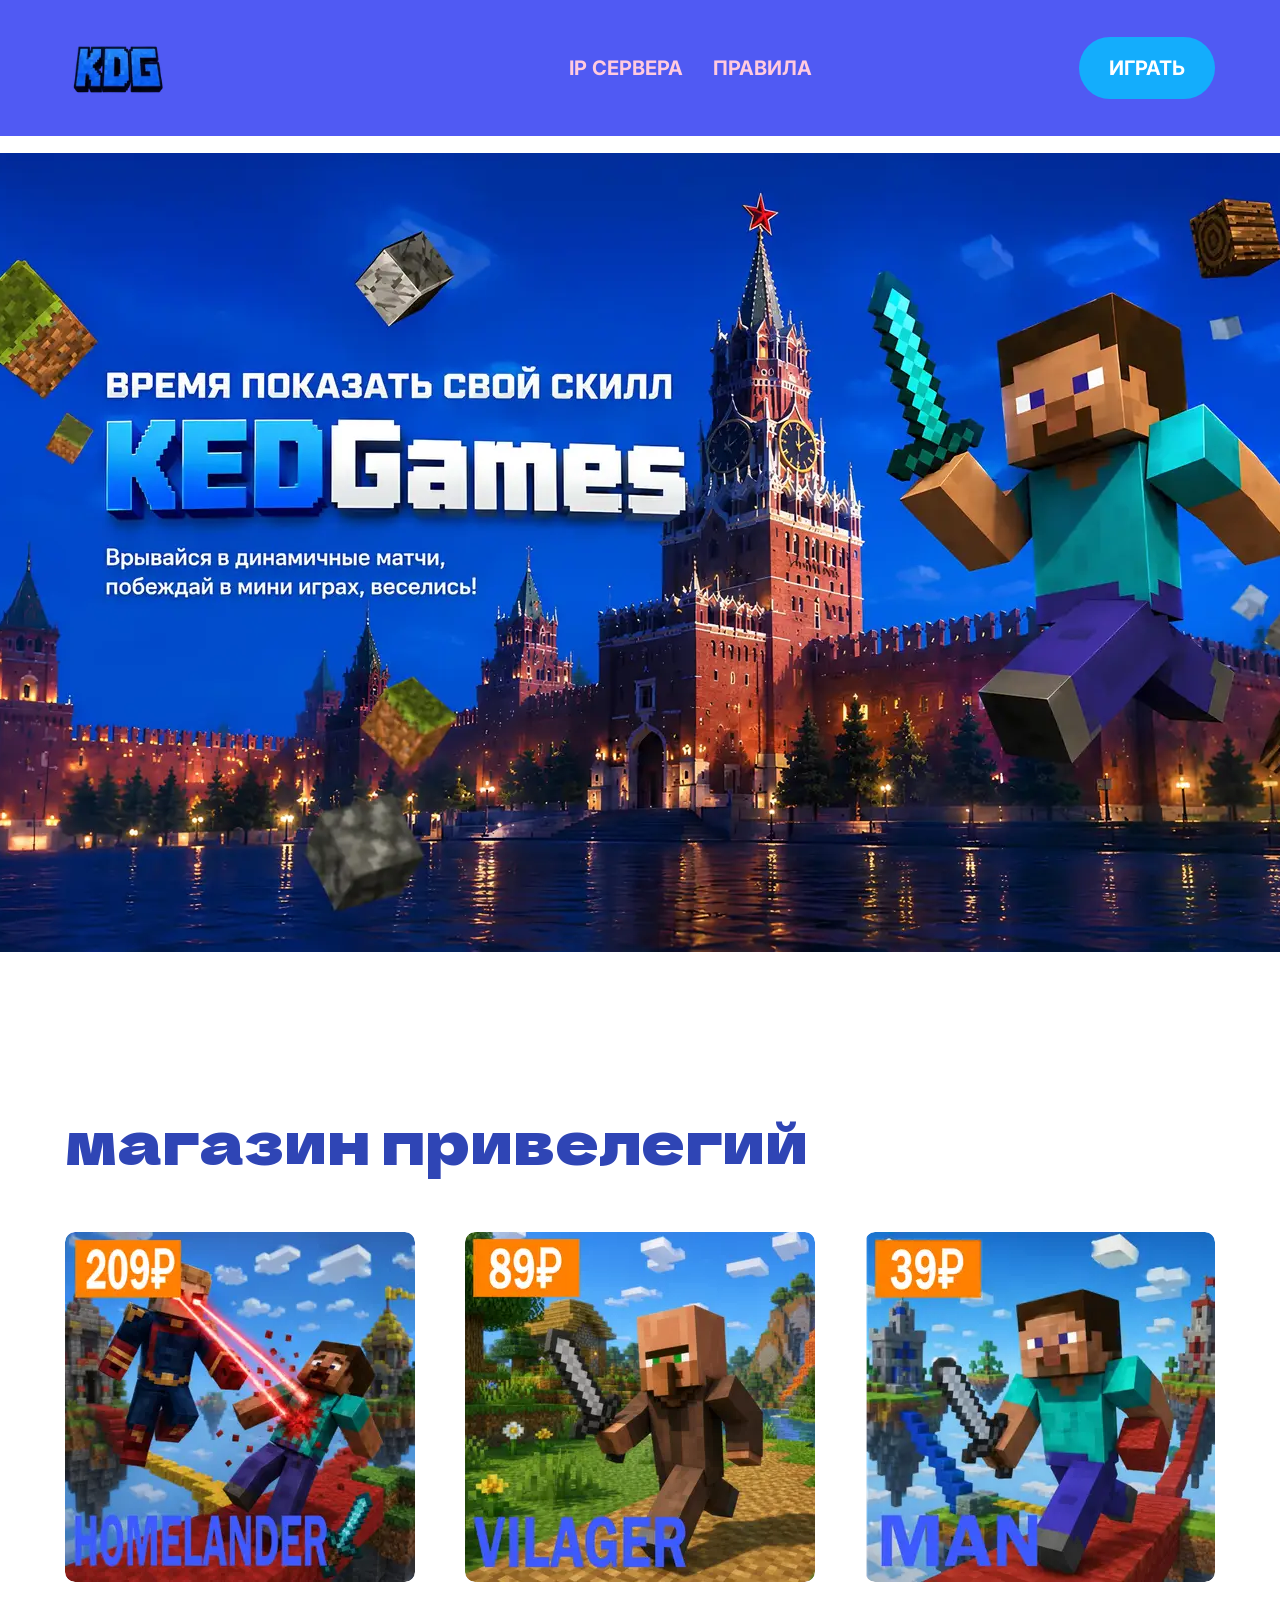
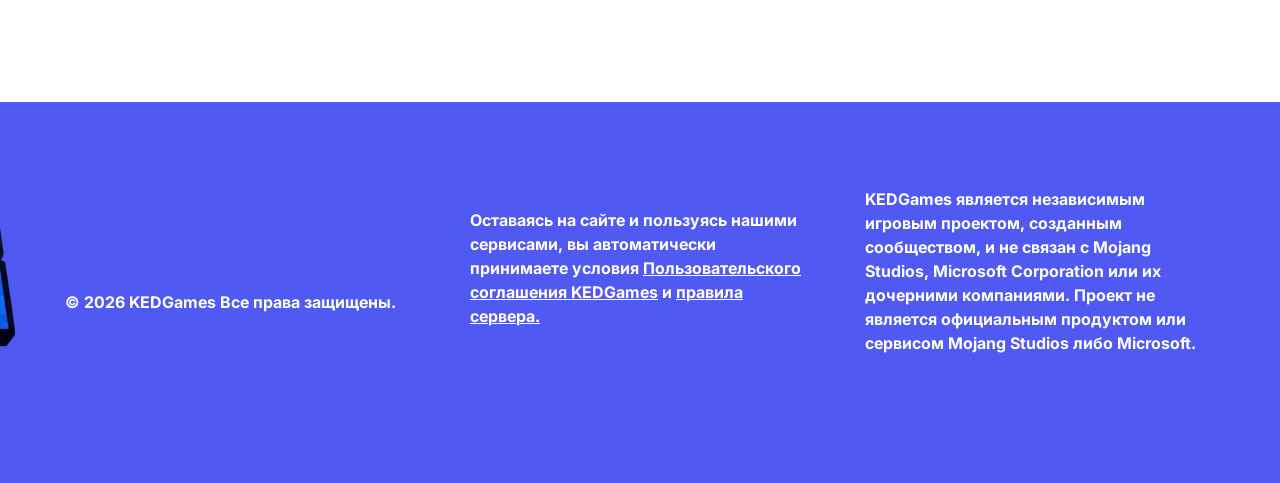
==== index.html @ 6a22aa48 "Add files via upload" ====
<!DOCTYPE html>
<!-- saved from url=(0029)https://lp839925.myflexbe.ru/ -->
<html lang="ru" data-min-viewport="desktop:1200|mobile:390" data-base-viewport="desktop:auto" data-max-viewport="desktop:auto" style="--zoom: 1; --100vw: 1905px; --100vh: 950px; --scrollbarWidth: 15px;"><head><meta http-equiv="Content-Type" content="text/html; charset=UTF-8"> <title>KEDGames</title><meta name="flexbe-theme-id" value="4"><meta name="viewport" content="width=device-width, viewport-fit=cover"><link rel="canonical" href="https://lp839925.myflexbe.ru/"><meta name="description" content="Играйте в Minecraft на сервере KEDGames! Врывайся в динамичные матчи, побеждай в мини играх, веселись!"><meta name="format-detection" content="telephone=no"><meta property="og:type" content="web_site"><meta property="og:url" content="https://lp839925.myflexbe.ru/"><meta property="og:title" content="KEDGames"><meta property="og:description" content="Играйте в Minecraft на сервере KEDGames! Врывайся в динамичные матчи, побеждай в мини играх, веселись!"><meta name="twitter:card" content="summary_large_image"><meta property="og:image" content="https://lp839925.myflexbe.ru/img/52832489_1200_q70.jpg"><link rel="icon" type="image/png" sizes="16x16" href="https://lp839925.myflexbe.ru/img/52856985_16.png"><link rel="icon" type="image/png" sizes="32x32" href="https://lp839925.myflexbe.ru/img/52856985_32.png"><link rel="icon" type="image/png" sizes="120x120" href="https://lp839925.myflexbe.ru/img/52856985_120.png"><link rel="icon" type="image/png" sizes="192x192" href="https://lp839925.myflexbe.ru/img/52856985_192.png"><link rel="apple-touch-icon" sizes="180x180" href="https://lp839925.myflexbe.ru/img/52856985_180.png"><link rel="preconnect" href="https://fonts.gstatic.com/" crossorigin=""><link rel="preconnect" href="https://fonts.googleapis.com/" crossorigin=""><script> window.flexbe_cli = { s_id: 760339, group_id: 839925, p_id: 3290459, theme_id: 4,  vars: {}, locale: {} }; </script><script id="_initPolyfills.js">"use strict";(()=>{for(let r of[Array,String,Reflect.getPrototypeOf(Int8Array)]){let t=function(e){if(e=Math.trunc(e)||0,e<0&&(e+=this.length),!(e<0||e>=this.length))return this[e]};o=t,r.prototype.at||Object.defineProperty(r.prototype,"at",{value:t,writable:!0,enumerable:!1,configurable:!0})}var o;typeof ResizeObserver>"u"&&a("_resizeObserver.js");function a(r){var t;let e=((t=document.head.querySelector('meta[name="flexbe-theme-id"]'))==null?void 0:t.getAttribute("value"))||"4",n=document.head||document.getElementsByTagName("head")[0],i=document.createElement("script");i.type="text/javascript",i.src=`/_s/build/theme/${e}/${r}`,n.appendChild(i)}})();
</script><script id="_viewport.js">"use strict";(()=>{var r=window,a=document,m=a.head.querySelector("[name=viewport]");function f(t){let e={desktop:"auto",mobile:"auto"};if(!t)return e;for(let n of t.split("|")){let[o,i]=n.split(":");o!=="desktop"&&o!=="mobile"||(e[o]=i==="auto"?"auto":Number(i))}return e}function w(t="auto",e){return t==="auto"?e:t}function _(){let t=a.documentElement;return{minViewport:f(t.getAttribute("data-min-viewport")),baseViewport:f(t.getAttribute("data-base-viewport"))}}function S(){var t,e,n;let i=(t=(e=r.screen.orientation)==null?void 0:e.type)!=null?t:Math.abs((n=r.orientation)!=null?n:0)===90?"landscape":"portrait";return/portrait/.test(String(i))?"portrait":"landscape"}function b(){let t=r.visualViewport;return t?Math.round(t.width*t.scale):Math.min(a.documentElement.clientWidth,a.documentElement.offsetWidth)}function v(t,e){let{minViewport:n,baseViewport:o}=_(),i=w(n.mobile,390),u=w(n.desktop,1200),p=t==="landscape"&&e>=570?570:768,l=[0,Math.min(i,p)],d=[p,u],s="device-width";return e>=l[0]&&e<l[1]?s=i:e>=d[0]&&e<=d[1]?s=u:typeof o.desktop=="number"&&e>=o.desktop&&(s=o.desktop),s}function E(){if(!m)return;let t=S(),e=b(),n=v(t,e);m.setAttribute("content",`width=${n}, viewport-fit=cover`)}var c=0;function A(){c===0&&(c=requestAnimationFrame(()=>{c=0,E()}))}E();r.addEventListener("orientationchange",A);r.addEventListener("resize",A);})();
</script><script id="_zoom.js">"use strict";(()=>{var w=Object.getOwnPropertyDescriptor(Element.prototype,"scrollTop"),b=Object.getOwnPropertyDescriptor(Element.prototype,"scrollLeft");document.body?window.zoom=Number.parseFloat(String(getComputedStyle(document.body).zoom)):document.addEventListener("DOMContentLoaded",()=>{window.zoom=Number.parseFloat(String(getComputedStyle(document.body).zoom))},{once:!0});function u(){let t=window.zoom;return Number.isFinite(t)&&t>0?t:1}function a(){return u()!==1}function f(t){let e=u();return e===1?t:Math.round(t/e)}function i(t){return t*u()}function m(){var t;return(t=document.scrollingElement)!=null?t:document.documentElement}function c(t){return t===m()}function p(t){let e=u();return new DOMRect(t.x/e,t.y/e,t.width/e,t.height/e)}function g(t,e=()=>!1){let o=t.getBoundingClientRect,n=t.getClientRects;t.getBoundingClientRect=function(){let l=o.call(this);return!a()||e(this)?l:p(l)},t.getClientRects=function(){let l=n.call(this);return!a()||e(this)?l:Array.from(l,p)}}function d(t,e){if(!(e!=null&&e.get)||!e.set)return;let o=e.get,n=e.set;Object.defineProperty(Element.prototype,t,{configurable:!0,enumerable:e.enumerable,get(){let l=o.call(this);return c(this)?f(l):l},set(l){let r=c(this)?i(l):l;n.call(this,r)}})}function h(t){let e=Object.getOwnPropertyDescriptor(Element.prototype,t);if(!(e!=null&&e.get))return;let o=e.get;Object.defineProperty(Element.prototype,t,{configurable:!0,enumerable:e.enumerable,get(){let n=o.call(this);return c(this)?f(n):n}})}function y(t){let e=Object.getOwnPropertyDescriptor(Element.prototype,t);if(!(e!=null&&e.get))return;let o=e.get;Object.defineProperty(Element.prototype,t,{configurable:!0,enumerable:e.enumerable,get(){let n=o.call(this);return c(this)?f(n):n}})}function s(t,e=()=>!0){return function(o,n){let l=a()&&e(this);if(typeof o=="number"){t.call(this,{left:l?i(o):o,top:l?i(n??0):n??0});return}if(!l){t.call(this,o);return}let r={...o};r.left!=null&&(r.left=i(r.left)),r.top!=null&&(r.top=i(r.top)),t.call(this,r)}}function E(){let t=[["scrollY","scrollTop"],["pageYOffset","scrollTop"],["scrollX","scrollLeft"],["pageXOffset","scrollLeft"]];for(let[e,o]of t)Object.defineProperty(window,e,{configurable:!0,enumerable:!0,get(){return m()[o]},set(n){m()[o]=n}});window.scrollTo=s(window.scrollTo),window.scrollBy=s(window.scrollBy),Element.prototype.scrollTo=s(Element.prototype.scrollTo,c),Element.prototype.scrollBy=s(Element.prototype.scrollBy,c)}g(Element.prototype,t=>t===document.documentElement);g(Range.prototype);d("scrollTop",w);d("scrollLeft",b);h("scrollWidth");h("scrollHeight");y("clientWidth");y("clientHeight");E();})();
</script><script id="_scripts.js">"use strict";(()=>{var r=e=>{if(!e||!/lazy/.test(e.type))return;let t=document.createElement("script");Array.from(e.attributes).forEach(n=>t.setAttribute(n.name,n.value)),t.type="module",t.defer=!1,t.appendChild(document.createTextNode(e.innerHTML)),e.parentNode.replaceChild(t,e)};document.addEventListener("DOMContentLoaded",()=>{Array.from(document.scripts).forEach(e=>r(e)),flexbe_cli.events.on("run_code",e=>{r(document.scripts[e.id])})});})();
</script><script id="_text.js">"use strict";(()=>{var b=CSS.supports("width","1cqi"),u=class n{constructor(t={}){this.observer=void 0,this.containers=void 0,this.options=void 0,this.containers=new Set,this.options={rootSelector:".element-content, [data-id]",...t},this.observer=new ResizeObserver(this.handleResize.bind(this))}static getInstance(t){return n.instance||(n.instance=new n(t)),n.instance}observe(t){let e=t.closest(this.options.rootSelector);!e||this.containers.has(e)||(this.containers.add(e),this.observer.observe(e),this.updateContainer(e))}unobserve(t){let e=t.closest(this.options.rootSelector);!e||!this.containers.has(e)||(this.observer.unobserve(e),this.containers.delete(e))}handleResize(t){requestAnimationFrame(()=>{t.forEach(e=>{let r=e.target;this.updateContainer(r)})})}updateContainer(t){let e=t.clientWidth;t.style.setProperty("--100cqi",`${e}px`)}};u.instance=void 0;function d(n,t){if(b||window.isEditor)return;u.getInstance(t).observe(n)}var h=(n,t,e)=>!Array.isArray(t)||!Array.isArray(e)||t.length!==e.length?!1:t.every((r,i)=>n?e.includes(r):e[i]===r);var G=h.bind(null,!0),H=h.bind(null,!1);var ot=Object.freeze({value:"auto",title:"AUTO",auto:!0,selectValue:"auto"}),it=Object.freeze({value:"fill",title:"FILL",fill:!0,selectValue:"fill",tip:typeof tr=="function"&&tr("editor::units::fill_tip")}),st=Object.freeze({value:"px",title:"PX",step:1,altStep:5}),lt=Object.freeze({value:"pt",title:"PT",step:1,altStep:.1}),at=Object.freeze({value:"em",title:"EM",step:.1,altStep:.01}),ct=Object.freeze({value:"rem",title:"REM",step:.1,altStep:.01}),ut=Object.freeze({value:"vh",title:"VH",step:1,altStep:.1,tip:typeof tr=="function"&&tr("editor::units::vh_tip")}),ft=Object.freeze({value:"vw",title:"VW",step:1,altStep:.1,tip:typeof tr=="function"&&tr("editor::units::vw_tip")}),pt=Object.freeze({value:"cqw",title:"CQW",step:1,altStep:.1}),dt=Object.freeze({value:"cqw",title:"CQH",step:1,altStep:.1}),ht=Object.freeze({value:"ch",title:"CH",step:1,altStep:5,tip:typeof tr=="function"&&tr("editor::units::ch_tip")}),mt=Object.freeze({value:"%",title:"%",step:1,altStep:.1});var Ct={click:globalThis.MouseEvent,auxclick:globalThis.MouseEvent,dblclick:globalThis.MouseEvent,mousedown:globalThis.MouseEvent,mouseup:globalThis.MouseEvent,mouseover:globalThis.MouseEvent,mousemove:globalThis.MouseEvent,mouseout:globalThis.MouseEvent,mouseenter:globalThis.MouseEvent,mouseleave:globalThis.MouseEvent,contextmenu:globalThis.MouseEvent,keydown:globalThis.KeyboardEvent,keyup:globalThis.KeyboardEvent,keypress:globalThis.KeyboardEvent,focus:globalThis.FocusEvent,blur:globalThis.FocusEvent,focusin:globalThis.FocusEvent,focusout:globalThis.FocusEvent,input:globalThis.InputEvent,change:globalThis.Event,submit:globalThis.Event,reset:globalThis.Event,touchstart:typeof globalThis.TouchEvent=="function"?globalThis.TouchEvent:globalThis.Event,touchmove:typeof globalThis.TouchEvent=="function"?globalThis.TouchEvent:globalThis.Event,touchend:typeof globalThis.TouchEvent=="function"?globalThis.TouchEvent:globalThis.Event,touchcancel:typeof globalThis.TouchEvent=="function"?globalThis.TouchEvent:globalThis.Event,scroll:globalThis.UIEvent,resize:globalThis.UIEvent,select:globalThis.UIEvent,wheel:globalThis.WheelEvent,drag:globalThis.DragEvent,dragstart:globalThis.DragEvent,dragend:globalThis.DragEvent,dragenter:globalThis.DragEvent,dragover:globalThis.DragEvent,dragleave:globalThis.DragEvent,drop:globalThis.DragEvent,copy:globalThis.ClipboardEvent,cut:globalThis.ClipboardEvent,paste:globalThis.ClipboardEvent,custom:globalThis.CustomEvent};var E=n=>crypto.getRandomValues(new Uint8Array(n)),C=(n,t,e)=>{let r=256-256%n.length;if(r===256){let o=n.length-1;return(s=t)=>{if(!s)return"";let l="";for(;;){let a=e(s),c=s;for(;c--;)if(l+=n[a[c]&o],l.length>=s)return l}}}let i=Math.ceil(1.6*256*t/r);return(o=t)=>{if(!o)return"";let s="";for(;;){let l=e(i),a=i;for(;a--;)if(l[a]<r&&(s+=n[l[a]%n.length],s.length>=o))return s}}},m=(n,t=21)=>C(n,t|0,E);var S="0123456789abcdefghijklmnopqrstuvwxyzABCDEFGHIJKLMNOPQRSTUVWXYZ",_t=m(S,8),Pt=typeof crypto<"u"&&typeof crypto.getRandomValues=="function"?()=>crypto.getRandomValues(new Uint8Array(1))[0]&15:()=>Math.floor(Math.random()*16);var f=(n=>{if(typeof process<"u"&&(n=process.env)!=null&&n.LOG_LEVEL){let t=process.env.LOG_LEVEL.toLowerCase();if(["debug","info","warn","error"].includes(t))return t}return"error"})();function T(n){let t=`[${n}]`;return{debug:(...e)=>{["debug"].includes(f)&&console.debug(t,...e)},info:(...e)=>{["debug","info"].includes(f)&&console.info(t,...e)},warn:(...e)=>{["debug","info","warn"].includes(f)&&console.warn(t,...e)},error:(...e)=>{console.error(t,...e)}}}var Dt=T("App");var Gt=String.fromCharCode;function p(n){var t;return!(n!=null&&(t=n.textContent)!=null&&t.replace(/[\u200B\uFEFF]/g,"").trim())}function g(n){if(!(n!=null&&n.childNodes))return 1/0;if(p(n))return 0;let e=document.createElement("span");Array.from(n.childNodes).forEach(o=>{e.appendChild(o.cloneNode(!0))});let r=getComputedStyle(n);Object.assign(e.style,{position:"absolute",visibility:"hidden",left:"-9999px",top:"-9999px",fontFamily:r.fontFamily,fontWeight:r.fontWeight,fontStyle:r.fontStyle,fontStretch:r.fontStretch,fontVariant:r.fontVariant,lineHeight:r.lineHeight,textTransform:r.textTransform,fontSize:"100px",letterSpacing:0,textAlign:"center",whiteSpace:"nowrap",padding:0,width:"auto"}),n.ownerDocument.body.appendChild(e);let i=Math.ceil(e.getBoundingClientRect().width)/100;return n.ownerDocument.body.removeChild(e),i}var y=".element-text[data-is-filled]";async function x(){var n;await((n=document.fonts)==null?void 0:n.ready);let t=$('<style id="filled-text"></style>');$(y).each((r,i)=>{let o=$(i);if(p(i)){o.attr("data-is-filled","empty");return}let l=o.closest("[data-id]").attr("data-id"),a=g(o[0]),c=`
            [data-id="${l}"] ${y} {
                --textWidth: ${a};
                --letterSpacing: 0 !important;
            }
        `;t.append(c),o.attr("data-is-filled","computed"),d(i)}),$("head").append(t)}document.readyState==="loading"?document.addEventListener("DOMContentLoaded",()=>{x()}):x();})();
</script><style id="_core.css">
*{box-sizing:border-box;font-smooth:always;-webkit-font-smoothing:antialiased;-moz-osx-font-smoothing:auto;-webkit-tap-highlight-color:var(--focusRing);-webkit-nbsp-mode:normal}*,:focus{outline:none}.is-android *{max-height:9999999px;-moz-text-size-adjust:none}body,html{width:100%;margin:0;padding:0;-webkit-locale:"en";overscroll-behavior:none}html{-webkit-text-size-adjust:100%;text-size-adjust:100%;font-size:var(--1rem,16px)!important;letter-spacing:var(--letterSpacing,normal)!important;touch-action:manipulation}body{position:relative;word-break:normal;background:var(--pageBackground,#fff);zoom:var(--zoom)}[contenteditable=true],body{overflow-wrap:anywhere}.page-background{position:absolute;width:100%;height:100%;z-index:-1;contain:strict;background-repeat:var(--pageBackgroundRepeat,repeat);background-position:var(--pageBackgroundPosition,center);background-size:var(--pageBackgroundSize,cover);background-image:var(--pageBackgroundImage)}.page-background--fixed{position:fixed;left:var(--fixedOffset);width:var(--100vw);height:var(--100lvh)}:is(a,button,input[type=submit],[tabindex="0"]):focus-visible{box-shadow:0 0 0 4px var(--focusRing)}audio,canvas,embed,iframe,img,object,svg,video{display:block;vertical-align:middle;border-style:none}audio,canvas,embed,iframe,object{-webkit-user-select:none;-moz-user-select:none;user-select:none}embed,iframe,img,input[type=image],object,table,video{aspect-ratio:attr(width)/attr(height)}p{margin:0}h1,h2,h3,h4,h5,h6,ol,p,ul{margin:0;margin-block:0;margin-inline:0}h1{font-size:3rem}h2{font-size:2.25rem}h3{font-size:1.875rem}h4{font-size:1.5rem}h5{font-size:1.25rem}h6{font-size:1rem}.element-text :is(h1,h2,h3,h4,h5,h6){font-size:inherit}.element-text h1{font-size:1.15em}ol,ul{position:relative;margin:0;padding:0;list-style:none}.element-text ul{padding-inline-start:2ch;list-style-type:none!important}.element-text ul>li:before{--s:0.3125em;content:"";position:absolute;left:0;width:var(--s);height:var(--s);background:currentColor;border-radius:50%;margin-top:calc(.5lh - var(--s) / 2);margin-left:calc(1ch - var(--s) / 2)}.element-text ul[style*="list-style-type: square"] li:before{--s:0.65ch;border-radius:0}.element-text ol{padding-inline-start:3ch;list-style-type:none!important}.element-text ol>li{counter-increment:item}.element-text ol>li:before{content:counter(item) ".";display:inline-flex;white-space:nowrap;justify-content:end;position:relative;text-align:right;padding-right:.4ch;width:3ch;margin-left:-3ch;border-radius:50%;font-variant-numeric:tabular-nums;box-sizing:border-box}:is(ul,ol,table,tr)>br{display:none}button,input,select,textarea{margin:0;font-size:100%;vertical-align:middle}button,input{overflow:visible;line-height:normal}button::-moz-focus-inner,input::-moz-focus-inner{padding:0;border:0}textarea{overflow:auto;vertical-align:top}img{height:auto;vertical-align:middle;border:0;-ms-interpolation-mode:bicubic}img,svg{max-width:100%}svg{display:inline-block;max-height:100%;fill:currentColor;fill-rule:evenodd;stroke:currentColor;stroke-width:0}hr{border:0;margin-top:.5em;margin-bottom:.5em;height:1px;background:currentColor}.is-ios.is-safari .page-background--fixed{transform:translateZ(0)}[color-type=gradient]{display:inline-block;-webkit-background-clip:text;-webkit-text-fill-color:transparent}[color-type=gradient] s,[color-type=gradient] u{text-decoration-color:var(--currentColor)}[color-type=gradient] a{opacity:1!important}[color-type=color]:not(:has([background-type])){display:contents}[color-type=color] s,[color-type=color] u{text-decoration-color:initial}[background-type]{display:initial!important}body:not(.mode--editor){min-height:var(--100vh)}body:not(.mode--editor) .only-editor{display:none}body:not(.show-hidden).adaptive-desktop [data-hidden=desktop],body:not(.show-hidden).adaptive-mobile [data-hidden=mobile],body:not(.show-hidden) [data-hidden=all]{display:none!important}.invisible{opacity:0;visibility:hidden}.hidden-all,[data-hidden=true],[hidden],body.adaptive-desktop .hidden-desktop,body.adaptive-mobile .hidden-mobile,body:not(.adaptive-desktop) .visible-desktop,body:not(.adaptive-mobile) .visible-mobile{display:none!important}.adaptive-mobile .provide-panel-safe-area{padding-top:59px}.widget-list{display:contents}
@property --fixedOffset{syntax:"<length>";inherits:true;initial-value:0}@property --zoom{syntax:"<number>";inherits:true;initial-value:1}:root{--letterSpacing:0;--1rem:16px;--xsmallGap:15px;--smallGap:25px;--normalGap:50px;--largeGap:70px;--containerGutter:25px;--containerWidth:1150px;--containerMaxWidth:calc(var(--100vw) - var(--containerGutter) * 2);--headerElementsGap:7px;--headerMaxWidth:calc(100% - 14px);--headerWidth:calc(var(--containerWidth) + 14px);--100cqi:100cqi;--100cqb:100cqb;--100vw:calc(100vw / var(--zoom));--100dvw:calc(100vw / var(--zoom));--100svw:calc(100vw / var(--zoom));--100lvw:calc(100vw / var(--zoom));--100vh:calc(100vh / var(--zoom));--100dvh:calc(100vh / var(--zoom));--100svh:calc(100vh / var(--zoom));--100lvh:calc(100vh / var(--zoom));--cover:var(--100svh);--heroHeight:var(--cover,var(--100lvh,100vh));--heroHeightMin:0vh;--heroHeightMax:1000vh;--linkOpacity:1;--linkColor:inherit;--linkDecoration:underline;--linkDecorationThickness:1px;--linkHoverColor:inherit;--linkHoverOpacity:0.75;--linkHoverDecoration:none;--transitionDuration:0.3s;--transitionTiming:ease;--safeAreaTop:env(safe-area-inset-top);--safeAreaRight:env(safe-area-inset-right);--safeAreaBottom:env(safe-area-inset-bottom);--safeAreaLeft:env(safe-area-inset-left);--imageRendering:auto;--scrollbarWidth:0px}@supports (width:100dvw){:root{--100dvw:calc(100dvw / var(--zoom));--100svw:calc(100svw / var(--zoom));--100lvw:calc(100lvw / var(--zoom));--100dvh:calc(100dvh / var(--zoom));--100svh:calc(100svh / var(--zoom));--100lvh:calc(100lvh / var(--zoom))}}:root{--lightColor:#fff;--lightColor_contrast:#000;--darkColor:#000;--darkColor_contrast:#fff;--lightText:#fff;--lightText_contrast:#060607;--darkText:#060607;--darkText_contrast:#fff;--currentColor:#060607;--currentContrast:#060607;--contrastColor:#fff;--focusRing:rgba(0,149,255,.35)}:root:has(body.adaptive-mobile){--containerGutter:15px;--containerWidth:360px;--headerMaxWidth:calc(100% - 10px);--headerWidth:calc(var(--containerWidth) + 4px);--headerElementsGap:2px;--xsmallGap:10px;--smallGap:20px;--normalGap:30px;--largeGap:50px}[data-contrast]{color:var(--currentColor)}[data-contrast=dark]{--currentColor:var(--darkText);--currentContrast:var(--darkColor);--contrastColor:var(--darkText_contrast)}[data-contrast=light]{--currentColor:var(--lightText);--currentContrast:var(--lightColor);--contrastColor:var(--lightText_contrast)}
@font-face{font-family:Roboto-Ruble;font-style:normal;font-weight:300;src:url("/_s/files/fonts/roboto-ruble-300.woff2") format("woff2");font-display:swap;unicode-range:u+20bd}@font-face{font-family:Roboto-Ruble;font-style:normal;font-weight:400;src:url("/_s/files/fonts/roboto-ruble-400.woff2") format("woff2");font-display:swap;unicode-range:u+20bd}@font-face{font-family:Roboto-Ruble;font-style:normal;font-weight:500;src:url("/_s/files/fonts/roboto-ruble-500.woff2") format("woff2");font-display:swap;unicode-range:u+20bd}@font-face{font-family:Roboto-Ruble;font-style:normal;font-weight:700;src:url("/_s/files/fonts/roboto-ruble-700.woff2") format("woff2");font-display:swap;unicode-range:u+20bd}

[class*=font-family-]{font-family:var(--fontFamily)}.apply-text-style,[class*=text-style-]{font-family:var(--fontFamily);font-size:var(--fontSize);font-weight:var(--fontWeight);line-height:var(--lineHeight);letter-spacing:var(--letterSpacing);font-style:var(--fontStyle);-webkit-text-decoration:var(--textDecoration);text-decoration:var(--textDecoration);text-transform:var(--textTransform);text-align:var(--textAlign,inherit);color:var(--currentColor,currentColor)}.adaptive-mobile .apply-text-style,.adaptive-mobile [class*=text-style-]{font-size:var(--fontSize_mobile,var(--fontSize));font-weight:var(--fontWeight_mobile,var(--fontWeight));line-height:var(--lineHeight_mobile,var(--lineHeight));letter-spacing:var(--letterSpacing_mobile,var(--letterSpacing));text-align:var(--textAlign_mobile,var(--textAlign,inherit));color:var(--currentColor_mobile,var(--currentColor))}a{text-decoration:none;hyphens:manual;pointer-events:all}a,a:active,a:visited{color:inherit;outline:none}.element-text a,.style-link,p a{color:var(--linkColor);-webkit-text-decoration:var(--linkDecoration);text-decoration:var(--linkDecoration);-webkit-text-decoration-skip:ink;text-decoration-skip-ink:auto;text-decoration-thickness:var(--linkDecorationThickness);opacity:var(--linkOpacity);transition:all .3s cubic-bezier(.21,.67,.58,1);cursor:pointer}.element-text a:active,.element-text a:visited,.style-link:active,.style-link:visited,p a:active,p a:visited{color:var(--linkColor)}.is-pointer .element-text a:hover,.is-pointer .style-link:hover,.is-pointer p a:hover{color:var(--linkHoverColor);-webkit-text-decoration:var(--linkHoverDecoration);text-decoration:var(--linkHoverDecoration);opacity:var(--linkHoverOpacity)}ol img,p img,ul img{height:auto!important}figure,pre{margin:0}.close-times{font-size:14px;width:2em;height:2em;margin-top:-.5em;margin-right:-.5em;z-index:99;background-repeat:no-repeat;background-position:50%;cursor:pointer;color:currentColor;opacity:1;transition:opacity .18s cubic-bezier(.21,.67,.58,1);transform:translateZ(0);pointer-events:all;will-change:transform,opacity;outline:none}.is-pointer .close-times:hover{text-decoration:none;opacity:.65}.close-times:after,.close-times:before{display:block;content:"";width:2px;height:1.3em;background:currentColor;position:absolute;left:-1px;right:0;top:0;margin-top:.35em;margin-left:1em}.close-times:before{transform:rotate(45deg)}.close-times:after{transform:rotate(-45deg)}.slider-button{display:none}.is-screenshoter,.mode--editor{--focusRing:transparent}
@media (min-width:768px) and (max-width:1200px){html{overflow-x:auto}}.container-list{overflow:hidden}.is-modal-open .container-list{z-index:1}.container{position:relative;width:var(--containerWidth)!important;max-width:min(var(--containerMaxWidth),100%)!important;margin:0 auto}body.adaptive-desktop .container.full-width{width:100%!important;max-width:100%!important}.cover{min-height:var(--heroHeight,100vh);min-height:min(max(var(--heroHeightMin),var(--heroHeight)),var(--heroHeightMax));height:auto;align-items:center;align-content:center}.col-2,[data-cols="2"]{flex-basis:8.33333333%;max-width:8.33333333%}.col-3,[data-cols="3"]{flex-basis:12.5%;max-width:12.5%}.col-4,[data-cols="4"]{flex-basis:16.66666667%;max-width:16.66666667%}.col-5,[data-cols="5"]{flex-basis:20.83333333%;max-width:20.83333333%}.col-6,[data-cols="6"]{flex-basis:25%;max-width:25%}.col-7,[data-cols="7"]{flex-basis:29.16666667%;max-width:29.16666667%}.col-8,[data-cols="8"]{flex-basis:33.33333333%;max-width:33.33333333%}.col-9,[data-cols="9"]{flex-basis:37.5%;max-width:37.5%}.col-10,[data-cols="10"]{flex-basis:41.66666667%;max-width:41.66666667%}.col-11,[data-cols="11"]{flex-basis:45.83333333%;max-width:45.83333333%}.col-12,[data-cols="12"]{flex-basis:50%;max-width:50%}.col-13,[data-cols="13"]{flex-basis:54.16666667%;max-width:54.16666667%}.col-14,[data-cols="14"]{flex-basis:58.33333333%;max-width:58.33333333%}.col-15,[data-cols="15"]{flex-basis:62.5%;max-width:62.5%}.col-16,[data-cols="16"]{flex-basis:66.66666667%;max-width:66.66666667%}.col-17,[data-cols="17"]{flex-basis:70.83333333%;max-width:70.83333333%}.col-18,[data-cols="18"]{flex-basis:75%;max-width:75%}.col-19,[data-cols="19"]{flex-basis:79.16666667%;max-width:79.16666667%}.col-20,[data-cols="20"]{flex-basis:83.33333333%;max-width:83.33333333%}.col-21,[data-cols="21"]{flex-basis:87.5%;max-width:87.5%}.col-22,[data-cols="22"]{flex-basis:91.66666667%;max-width:91.66666667%}.col-23,[data-cols="23"]{flex-basis:95.83333333%;max-width:95.83333333%}.col-24,[data-cols="24"]{flex-basis:100%;max-width:100%}.col-auto{flex-grow:1}.layout-type-header{display:flex;flex-flow:column;gap:10px;pointer-events:none;z-index:1000}.layout-type-header .element-item{pointer-events:all}.layout-type-section-title{margin-bottom:var(--sectionTitleGap,50px)}.layout-type-section-footer{margin-top:var(--normalGap,50px)}body.adaptive-desktop .layout-type-section-title:has(.content-zone[data-hidden=all]),body.adaptive-desktop .layout-type-section-title:has(.content-zone[data-hidden=desktop]){margin-bottom:0}body.adaptive-desktop .layout-type-section-footer:has(.content-zone[data-hidden=all]),body.adaptive-desktop .layout-type-section-footer:has(.content-zone[data-hidden=desktop]){margin-top:0}body.adaptive-mobile .layout-type-section-title:has(.content-zone[data-hidden=all]),body.adaptive-mobile .layout-type-section-title:has(.content-zone[data-hidden=mobile]){margin-bottom:0}body.adaptive-mobile .layout-type-section-footer:has(.content-zone[data-hidden=all]),body.adaptive-mobile .layout-type-section-footer:has(.content-zone[data-hidden=mobile]){margin-top:0}.layout-type-cards,.layout-type-column,.layout-type-section-footer,.layout-type-section-title,.layout-type-tabs{z-index:1000}.gap-container{margin:calc(var(--gapSize) / -2);max-width:calc(100% + var(--gapSize));pointer-events:none}.gap-item{margin:calc(var(--gapSize) / 2);pointer-events:auto}.gap-zero{--gapSize:0px}.gap-small{--gapSize:var(--smallGap)}.gap-normal{--gapSize:var(--normalGap)}.gap-large{--gapSize:var(--largeGap)}
.b_block,.container-fluid{position:relative}.b_block{z-index:auto;width:100%}.b_block.hidden{display:none}.b_block[data-abtest-variant]:not([data-abtest-active]){display:none!important}body:not(.mode--editor) .b_block.pointerless{pointer-events:none!important}body:not(.mode--editor) .b_block[data-overlayed]{position:absolute}body:not(.is-editor) .b_block[data-overlayed]{pointer-events:none}
.adaptive-mobile .cards-am-1,.cards-1{--columns:1}.cards-1 .flexbe-card{flex-basis:calc(100% - var(--gapSize));max-width:calc(100% - var(--gapSize))}.adaptive-mobile .cards-am-2,.cards-2{--columns:2}.cards-2 .flexbe-card{flex-basis:calc(50% - var(--gapSize));max-width:calc(50% - var(--gapSize))}.adaptive-mobile .cards-am-3,.cards-3{--columns:3}.cards-3 .flexbe-card{flex-basis:calc(33.33333333% - var(--gapSize));max-width:calc(33.33333333% - var(--gapSize))}.adaptive-mobile .cards-am-4,.cards-4{--columns:4}.cards-4 .flexbe-card{flex-basis:calc(25% - var(--gapSize));max-width:calc(25% - var(--gapSize))}.adaptive-mobile .cards-am-5,.cards-5{--columns:5}.cards-5 .flexbe-card{flex-basis:calc(20% - var(--gapSize));max-width:calc(20% - var(--gapSize))}.adaptive-mobile .cards-am-6,.cards-6{--columns:6}.cards-6 .flexbe-card{flex-basis:calc(16.66666667% - var(--gapSize));max-width:calc(16.66666667% - var(--gapSize))}.flexbe-cards-root{display:flex;flex-flow:column;align-items:center;position:relative;flex-shrink:0}.flexbe-cards-root .slider-pagination--cards{--paginationMargin:20px;width:100%}.flexbe-cards-root .slider-pagination--cards.type--fraction{--paginationMargin:15px}.flexbe-cards-root .slider-pagination--cards.position--outside{position:absolute;top:100%;left:50%;transform:translateX(-50%);justify-content:center;text-align:center}.flexbe-cards-root .slider-button--cards{pointer-events:none}.flexbe-cards-root .slider-button--cards.position--under{position:relative;left:0;right:0;padding:var(--sliderButtonMargin) calc(var(--sliderButtonMargin) / 2) 0}.flexbe-cards-root .slider-button--cards.position--under.swiper-button-prev{margin-left:auto}.flexbe-cards-root .slider-button--cards.position--under.swiper-button-next{margin-right:auto}.flexbe-cards-root.slider-disabled .slider-button--cards,.flexbe-cards-root.slider-disabled .slider-pagination--cards{display:none}.flexbe-cards-root.slider-enabled .flexbe-cards{flex-wrap:nowrap;justify-content:start}.flexbe-cards-root.slider-enabled .flexbe-card,.flexbe-cards-root.slider-enabled .flexbe-cards-slider{margin-top:0;margin-bottom:0}.flexbe-cards-container{width:100%;min-height:20px;position:relative;flex-shrink:0;flex-flow:row wrap}.flexbe-cards-container,.flexbe-cards-slider{flex-grow:1;display:flex}.flexbe-cards-slider.swiper-effect-fade{margin:0;max-width:100%}.flexbe-cards-slider.swiper-effect-fade .flexbe-cards{--gapSize:0}.flexbe-cards-slider.swiper-effect-fade .swiper-slide-hidden{pointer-events:none}body.adaptive-desktop .flexbe-cards-slider:not(.flexbe-cards-slider--desktop)>.swiper-wrapper{flex-wrap:wrap!important}body.adaptive-desktop .flexbe-cards-slider--desktop>.flexbe-cards{flex-wrap:nowrap;justify-content:start}.flexbe-cards-wrapper{width:100%;display:flex}.hide-overflow .swiper{overflow-x:hidden;overflow-x:clip}.show-overflow .flexbe-cards-slider.swiper-effect-slide .flexbe-card.swiper-slide{opacity:1;transition:all var(--transitionDuration) var(--transitionTiming,ease) var(--transitionDelay,0s)}.show-overflow .flexbe-cards-slider.swiper-effect-slide .flexbe-card.swiper-slide-hidden{cursor:pointer;pointer-events:all}.is-pointer .show-overflow .flexbe-cards-slider.swiper-effect-slide .flexbe-card.swiper-slide-hidden:hover{opacity:.8;transition:opacity .18s ease}.show-overflow--opacity .swiper-slide-hidden{transition:opacity .3s ease!important}.show-overflow--opacity .swiper-slide-hidden *{pointer-events:none!important}.show-overflow--opacity .flexbe-cards-slider.swiper-effect-slide .flexbe-card.swiper-slide-hidden{opacity:.55}.flexbe-cards{width:100%;flex-flow:row wrap}.flexbe-card,.flexbe-cards{display:flex;flex-shrink:0;flex-grow:1}.flexbe-card .component-ico{transition:none}.adaptive-desktop .layout-type-cards.full-width,.adaptive-mobile .layout-type-cards.am-full-width{padding:0 var(--edgeGap,var(--gapSize))}.flexbe-cards-root .slider-button--cards.position--outside{--sliderButtonOffset:min(0px,calc((var(--100vw) / 2) - var(--sliderButtonSize) - var(--sliderButtonMargin) - 50%))}.flexbe-cards-root .slider-button--cards.position--overlap{--sliderButtonOffset:max(0px,calc((var(--sliderButtonSize) / 2) - (var(--100vw) / 2 - var(--sliderButtonMargin) - 50%)))}
.element-item{--zIndex:0;--zIndexValue:calc(1000 + var(--zIndex, 0));--elementPosition:relative;--elementOverflow:visible;--elementAlignX:flex-start;--elementAlignY:flex-start;--elementX:0;--elementY:0;--elementWidth:auto;--elementMinWidth:auto;--elementHeight:auto;--elementMinHeight:auto;--elementMaxHeight:none;--elementTopLeftRadius:0;--elementTopRightRadius:0;--elementBottomRightRadius:0;--elementBottomLeftRadius:0;--elementPaddingTop:0px;--elementPaddingBottom:0px;--elementPaddingRight:0px;--elementPaddingLeft:0px;--elementRotate:0deg;position:var(--elementPosition)!important;display:flex;z-index:var(--zIndexValue);mix-blend-mode:var(--blendMode)}.element-item.no-gutter{--zIndexValue:var(--bgZIndex);padding:0;margin-left:calc(var(--paddingLeft, 0px) * -1);margin-right:calc(var(--paddingRight, 0px) * -1);width:-moz-available;width:-webkit-fill-available;max-width:none}.element-item.no-gutter.is-first-child{margin-top:calc(var(--paddingTop) * -1)!important}.element-item.no-gutter.is-last-child{margin-bottom:calc(var(--paddingBottom) * -1)!important}.element-item.entity-state--hover>.element-content{--elementOpacity:1!important}.element-item.fill-space{flex-grow:1}.element-item.fill-space:not(:has(>.elements-list)){--elementAlign:stretch}.element-content{display:flex;flex-flow:row wrap;justify-content:var(--elementJustify,inherit);align-items:var(--elementAlign,inherit);text-align:var(--elementTextAlign,inherit);overflow:var(--elementOverflow,visible);opacity:var(--elementOpacity,1);position:relative;width:100%;border-top-left-radius:var(--elementTopLeftRadius,0);border-top-right-radius:var(--elementTopRightRadius,0);border-bottom-right-radius:var(--elementBottomRightRadius,0);border-bottom-left-radius:var(--elementBottomLeftRadius,0)}body:not(.mode--editor) .element-content.pointerless,body:not(.mode--editor) .element-content.pointerless *{pointer-events:none!important;-webkit-user-select:none!important;-moz-user-select:none!important;user-select:none!important}[data-is-container=inline]{container-type:inline-size!important;contain-intrinsic-width:10px}[data-is-container=inline] *{min-width:-moz-min-content;min-width:min-content}[data-element-justify=start]{--elementJustify:flex-start;--elementTextAlign:left}[data-element-justify=center]{--elementJustify:center;--elementTextAlign:center}[data-element-justify=end]{--elementJustify:flex-end;--elementTextAlign:right}[data-element-justify=between]{--elementJustify:space-between;--elementTextAlign:left}[data-element-align=start]{--elementAlign:flex-start}[data-element-align=center]{--elementAlign:center}[data-element-align=end]{--elementAlign:flex-end}body.adaptive-desktop [data-mr="1"]{--sideMarginRight:5%}body.adaptive-desktop [data-ml="1"]{--sideMarginLeft:5%}body.adaptive-desktop [data-mr="2"]{--sideMarginRight:10%}body.adaptive-desktop [data-ml="2"]{--sideMarginLeft:10%}body.adaptive-desktop [data-mr="3"]{--sideMarginRight:15%}body.adaptive-desktop [data-ml="3"]{--sideMarginLeft:15%}body.adaptive-desktop [data-mr="4"]{--sideMarginRight:20%}body.adaptive-desktop [data-ml="4"]{--sideMarginLeft:20%}body.adaptive-desktop [data-mr="5"]{--sideMarginRight:25%}body.adaptive-desktop [data-ml="5"]{--sideMarginLeft:25%}body.adaptive-desktop [data-mr="6"]{--sideMarginRight:30%}body.adaptive-desktop [data-ml="6"]{--sideMarginLeft:30%}body.adaptive-desktop [data-mr="7"]{--sideMarginRight:35%}body.adaptive-desktop [data-ml="7"]{--sideMarginLeft:35%}body.adaptive-desktop [data-mr="8"]{--sideMarginRight:40%}body.adaptive-desktop [data-ml="8"]{--sideMarginLeft:40%}body.adaptive-desktop [data-mr="9"]{--sideMarginRight:45%}body.adaptive-desktop [data-ml="9"]{--sideMarginLeft:45%}body.adaptive-desktop [data-mr="10"]{--sideMarginRight:50%}body.adaptive-desktop [data-ml="10"]{--sideMarginLeft:50%}body.adaptive-desktop [data-mr="11"]{--sideMarginRight:55%}body.adaptive-desktop [data-ml="11"]{--sideMarginLeft:55%}body.adaptive-desktop [data-mr="12"]{--sideMarginRight:60%}body.adaptive-desktop [data-ml="12"]{--sideMarginLeft:60%}body.adaptive-desktop [data-mr="13"]{--sideMarginRight:65%}body.adaptive-desktop [data-ml="13"]{--sideMarginLeft:65%}body.adaptive-desktop [data-mr="14"]{--sideMarginRight:70%}body.adaptive-desktop [data-ml="14"]{--sideMarginLeft:70%}body.adaptive-desktop [data-mr="15"]{--sideMarginRight:75%}body.adaptive-desktop [data-ml="15"]{--sideMarginLeft:75%}body.adaptive-desktop [data-mr="16"]{--sideMarginRight:80%}body.adaptive-desktop [data-ml="16"]{--sideMarginLeft:80%}body.adaptive-desktop [data-mr="17"]{--sideMarginRight:85%}body.adaptive-desktop [data-ml="17"]{--sideMarginLeft:85%}body.adaptive-desktop [data-mr="18"]{--sideMarginRight:90%}body.adaptive-desktop [data-ml="18"]{--sideMarginLeft:90%}body.adaptive-desktop [data-mr="19"]{--sideMarginRight:95%}body.adaptive-desktop [data-ml="19"]{--sideMarginLeft:95%}.element-background-color,.element-background-image,.element-border{position:absolute!important;top:0;left:0;right:0;bottom:0;pointer-events:none;-webkit-user-select:none;-moz-user-select:none;user-select:none;border-top-left-radius:var(--elementTopLeftRadius,0)!important;border-top-right-radius:var(--elementTopRightRadius,0)!important;border-bottom-right-radius:var(--elementBottomRightRadius,0)!important;border-bottom-left-radius:var(--elementBottomLeftRadius,0)!important}.element-background-color{background-color:var(--elementBackgroundColor,transparent);z-index:2}.element-background-image{--proportion:0;z-index:1}.element-border{border:var(--elementBorderWidth,0) var(--elementBorderStyle,solid) var(--elementBorderColor,transparent);z-index:2000}
.element-item--explicit-sizing{--elementFlexGrow:0;--elementFlexGrowY:0;--elementFlexBasis:auto;--elementFlexBasisY:auto;--elementAlignSelf:auto;--elementAlignSelfY:auto;max-width:var(--elementMaxWidth,none)!important}.element-item--explicit-sizing,.element-item--explicit-sizing.allow-proportion{--elementHeightPx:var(--elementHeight)}.element-item--explicit-sizing-static{--elementMaxWidth:none}.fillwidth-desktop,.fillwidth-mobile{--elementMinWidth:10px}.fillheight-desktop,.fillheight-mobile{--elementMinHeight:10px}body.adaptive-desktop .element-item--explicit-sizing.autowidth-desktop>.element-content{container-type:revert}body.adaptive-desktop .element-item--explicit-sizing.allow-proportion.autowidth-desktop{--elementWidth:calc(var(--elementHeightPx) / var(--elementProportion))!important}body.adaptive-desktop .element-item--explicit-sizing.fillwidth-desktop{--elementWidth:auto!important}body.adaptive-desktop .element-item--explicit-sizing.fillheight-desktop{--elementHeight:auto!important}body.adaptive-desktop .stack-container[data-direction=column]>.element-item--explicit-sizing-static.fillheight-desktop{--elementFlexGrowY:1;--elementFlexBasisY:0}body.adaptive-desktop .stack-container[data-direction=row]>.element-item--explicit-sizing-static.fillwidth-desktop{--elementFlexGrow:1;--elementFlexBasis:0}body.adaptive-desktop .stack-container[data-direction=column]>.element-item--explicit-sizing-static.fillwidth-desktop{--elementAlignSelf:stretch}body.adaptive-desktop .stack-container[data-direction=row]>.element-item--explicit-sizing-static.fillheight-desktop{--elementAlignSelfY:stretch}body.adaptive-mobile .element-item--explicit-sizing.autowidth-mobile>.element-content{container-type:revert}body.adaptive-mobile .element-item--explicit-sizing.allow-proportion.autowidth-mobile{--elementWidth:calc(var(--elementHeightPx) / var(--elementProportion))!important}body.adaptive-mobile .element-item--explicit-sizing.fillwidth-mobile{--elementWidth:auto!important}body.adaptive-mobile .element-item--explicit-sizing.fillheight-mobile{--elementHeight:auto!important}body.adaptive-mobile .stack-container[data-am-direction=row]>.element-item--explicit-sizing-static.fillwidth-mobile{--elementFlexGrow:1;--elementFlexBasis:0}body.adaptive-mobile .stack-container[data-am-direction=column]>.element-item--explicit-sizing-static.fillheight-mobile{--elementFlexGrowY:1;--elementFlexBasisY:0}body.adaptive-mobile .stack-container[data-am-direction=column]>.element-item--explicit-sizing-static.fillwidth-mobile{--elementAlignSelf:stretch}body.adaptive-mobile .stack-container[data-am-direction=row]>.element-item--explicit-sizing-static.fillheight-mobile{--elementAlignSelfY:stretch}
.free-area{position:absolute!important}.element-item--free,.free-area{top:0;left:0;right:0;bottom:0;pointer-events:none!important}.element-item--free{--elementPosition:absolute;margin:auto;justify-content:var(--elementAlignX,inherit)!important;align-items:var(--elementAlignY,inherit)!important;contain:layout style size}.element-item--free[data-overflow]{overflow:hidden;contain:strict;border-radius:var(--topLeftRadius,var(--elementTopLeftRadius,0)) var(--topRightRadius,var(--elementTopRightRadius,0)) var(--bottomRightRadius,var(--elementBottomRightRadius,0)) var(--bottomLeftRadius,var(--elementBottomLeftRadius,0))}.element-content--free{position:relative;flex-shrink:0;pointer-events:auto!important;top:var(--elementY,0);left:var(--elementX,0);width:var(--elementWidth,auto)!important;min-width:var(--elementMinWidth,1px)!important;max-width:var(--elementMaxWidth,none)!important;height:var(--elementHeight,auto)!important;min-height:var(--elementMinHeight,1px)!important;max-height:var(--elementMaxHeight,none)!important;transform:rotate(var(--elementRotate,0));contain:style layout}.element-item.element-with-animation{contain:none}.element-item.element-with-animation.has-scroll-fixed-animation[data-overflow]{clip-path:inset(0)}.has-animation{contain:none;will-change:transform}[data-containment=layout]{width:var(--containerWidth)!important;max-width:var(--containerMaxWidth)!important}.element-item--descent{--zIndexValue:calc(10 + var(--zIndex, 0))}body.adaptive-desktop .element-item--free[data-snap-to]{height:0}body.adaptive-desktop .element-item--free[data-snap-to=top]{bottom:unset}body.adaptive-desktop .element-item--free[data-snap-to=bottom]{top:unset}body.adaptive-mobile .element-item--free[data-am-snap-to]{height:0}body.adaptive-mobile .element-item--free[data-am-snap-to=top]{bottom:unset}body.adaptive-mobile .element-item--free[data-am-snap-to=bottom]{top:unset}
.element-item--static{--elementWidth:100%;width:var(--elementWidth,100%);min-width:var(--elementMinWidth,0);max-width:var(--elementMaxWidth,100%);height:var(--elementHeight,auto);min-height:var(--elementMinHeight,0);max-height:var(--elementMaxHeight,none);padding:var(--elementPaddingTop,var(--elementMarginTop,0)) var(--elementPaddingRight,var(--sideMarginRight,0)) var(--elementPaddingBottom,var(--elementMarginBottom,0)) var(--elementPaddingLeft,var(--sideMarginLeft,0))}.element-content--static{transform:rotate(var(--elementRotate,0deg))}.element-item--static:not(.element-item--explicit-sizing-static,.element-item--in-header){--elementWidth:100%!important}
.flexbe-row{width:100%;width:-moz-available;width:-webkit-fill-available;max-width:calc(100% + var(--gapSize));flex-flow:row nowrap;margin:0 calc(var(--gapSize) / -2);pointer-events:none}.flexbe-column,.flexbe-row{display:flex;flex-grow:1;flex-shrink:0}.flexbe-column.gap-item{margin:0;padding:calc(var(--gapSize) / 2)}body.adaptive-desktop .flexbe-row.first-row .flexbe-column{padding-top:0}body.adaptive-desktop .flexbe-row.last-row .flexbe-column{padding-bottom:0}.adaptive-desktop .layout-type-column.full-width,.adaptive-mobile .layout-type-column.am-full-width{padding:0 var(--edgeGap,var(--gapSize))}body.adaptive-desktop .clasp-columns .flexbe-column.first-column .content-zone{--topRightRadius:0px;--bottomRightRadius:0px}body.adaptive-desktop .clasp-columns .flexbe-column:not(.first-column):not(.last-column) .content-zone{--topRightRadius:0px;--bottomRightRadius:0px;--topLeftRadius:0px;--bottomLeftRadius:0px}body.adaptive-desktop .clasp-columns .flexbe-column.last-column .content-zone{--topLeftRadius:0px;--bottomLeftRadius:0px}
.header-area{position:relative;width:100%}.header-wrapper{position:relative;width:inherit;will-change:scroll-position}.floating-header-background{display:block!important;position:absolute;top:0;left:0;height:100%;width:100%;pointer-events:none;z-index:-1;opacity:0;visibility:hidden;background:var(--contrastColor);transition:all .15s ease}[data-fixed-animation] .floating-header-background{transition:none}.header-separator{position:relative;margin:0 auto;height:1px;width:var(--containerWidth);background-color:var(--currentColor);z-index:2}body:is(.is-view,.mode--preview,.mode--generation,.state--hide-editor) .b_block[data-overlayed]:not(:has(.position-fixed)){z-index:2499}body:is(.is-view,.mode--preview,.mode--generation,.state--hide-editor) .b_block .fixed-area{z-index:2500}.b_block .position-fixed{position:fixed;top:0;left:var(--fixedOffset,0);width:var(--100vw);z-index:2500;transition:top .15s ease}.b_block .position-fixed .hidden-when-fixed,.b_block .position-fixed .hide-floating-separator{display:none}.b_block .position-fixed .floating-header-background{visibility:visible;opacity:1}.b_block .position-sticky{z-index:2501}.b_block .fade-out{animation:slideDown 1 .12s cubic-bezier(.21,.67,.58,1) reverse,fadeIn 1 .12s cubic-bezier(.21,.67,.58,1) reverse;animation-fill-mode:forwards}.b_block .fade-in{animation:slideDown 1 .2s cubic-bezier(.42,0,.79,.33),fadeIn 1 .2s cubic-bezier(.42,0,.79,.33);animation-fill-mode:forwards}
.modal-list{display:none;width:100%;height:100%;position:fixed;content-visibility:hidden;clip-path:inset(0);top:0;bottom:0;left:0;right:0;z-index:3000;pointer-events:none}.modal-list.rise{z-index:100000}.modal-list.show{display:flex;content-visibility:visible}.m_modal{position:absolute;z-index:0;top:0;left:0;right:0;bottom:0;width:100%;height:100%;display:none;content-visibility:hidden}.m_modal.hide,.m_modal.show{content-visibility:visible;display:block;z-index:1}.m_modal .modal-data{position:relative;z-index:1;height:100%;display:flex;justify-content:center;align-items:center}.m_modal .modal-data>.close-times{position:fixed;top:40px;right:40px}.m_modal .scroller{padding:var(--normalGap) 0;max-height:var(--100vh);width:100%;height:100%;display:flex;align-items:flex-start;justify-content:center;position:relative;overflow-x:hidden;overflow-y:auto;-webkit-overflow-scrolling:touch;pointer-events:all}.m_modal .modal-content{position:relative;margin:auto}.m_modal .close.rise{z-index:100000!important}body:not(.mode--editor) .m_modal.pointerless .scroller{pointer-events:none}
.stack-container{position:relative;display:flex;row-gap:var(--containerGapY,0);column-gap:var(--containerGapX,0);flex-wrap:var(--containerWrap,nowrap);flex-direction:var(--containerDirection,inherit);justify-content:var(--containerJustify,inherit);align-items:var(--containerAlign,inherit);align-content:var(--containerAlign,inherit);padding:var(--containerPaddingTop,0) var(--containerPaddingRight,0) var(--containerPaddingBottom,0) var(--containerPaddingLeft,0)}.stack-container>.element-item--explicit-sizing-static{flex-shrink:0}body.adaptive-desktop .stack-container[data-direction=column]>.element-item--explicit-sizing-static{flex-grow:var(--elementFlexGrowY,0);flex-basis:var(--elementFlexBasisY,auto);align-self:var(--elementAlignSelf,auto)}body.adaptive-desktop .stack-container[data-direction=row]>.element-item--explicit-sizing-static{flex-grow:var(--elementFlexGrow,0);flex-basis:var(--elementFlexBasis,auto);align-self:var(--elementAlignSelfY,auto)}body.adaptive-desktop .is-container.autoheight-desktop:has(>.elements-list--empty),body.adaptive-desktop .is-container.autowidth-desktop:has(>.elements-list--empty){--elementMinWidth:50px;--elementMinHeight:50px}body.adaptive-mobile .stack-container[data-am-direction=column]>.element-item--explicit-sizing-static{flex-grow:var(--elementFlexGrowY,0);flex-basis:var(--elementFlexBasisY,auto);align-self:var(--elementAlignSelf,auto)}body.adaptive-mobile .stack-container[data-am-direction=row]>.element-item--explicit-sizing-static{flex-grow:var(--elementFlexGrow,0);flex-basis:var(--elementFlexBasis,auto);align-self:var(--elementAlignSelfY,auto)}body.adaptive-mobile .is-container.autoheight-desktop:has(>.elements-list--empty),body.adaptive-mobile .is-container.autowidth-desktop:has(>.elements-list--empty){--elementMinWidth:50px;--elementMinHeight:50px}
body.adaptive-mobile .layout-type-header{gap:5px}body.adaptive-mobile .container.am-full-width{width:100%!important;max-width:100%!important}body.adaptive-mobile .col-am-4{flex-basis:16.66666667%;max-width:16.66666667%}body.adaptive-mobile .col-am-5{flex-basis:20.83333333%;max-width:20.83333333%}body.adaptive-mobile .col-am-6{flex-basis:25%;max-width:25%}body.adaptive-mobile .col-am-7{flex-basis:29.16666667%;max-width:29.16666667%}body.adaptive-mobile .col-am-8{flex-basis:33.33333333%;max-width:33.33333333%}body.adaptive-mobile .col-am-9{flex-basis:37.5%;max-width:37.5%}body.adaptive-mobile .col-am-10{flex-basis:41.66666667%;max-width:41.66666667%}body.adaptive-mobile .col-am-11{flex-basis:45.83333333%;max-width:45.83333333%}body.adaptive-mobile .col-am-12{flex-basis:50%;max-width:50%}body.adaptive-mobile .col-am-13{flex-basis:54.16666667%;max-width:54.16666667%}body.adaptive-mobile .col-am-14{flex-basis:58.33333333%;max-width:58.33333333%}body.adaptive-mobile .col-am-15{flex-basis:62.5%;max-width:62.5%}body.adaptive-mobile .col-am-16{flex-basis:66.66666667%;max-width:66.66666667%}body.adaptive-mobile .col-am-17{flex-basis:70.83333333%;max-width:70.83333333%}body.adaptive-mobile .col-am-18{flex-basis:75%;max-width:75%}body.adaptive-mobile .col-am-19{flex-basis:79.16666667%;max-width:79.16666667%}body.adaptive-mobile .col-am-20{flex-basis:83.33333333%;max-width:83.33333333%}body.adaptive-mobile .col-am-21{flex-basis:87.5%;max-width:87.5%}body.adaptive-mobile .col-am-22{flex-basis:91.66666667%;max-width:91.66666667%}body.adaptive-mobile .col-am-23{flex-basis:95.83333333%;max-width:95.83333333%}body.adaptive-mobile .col-am-24{flex-basis:100%;max-width:100%}body.adaptive-mobile .gap-am-zero{--gapSize:0px}body.adaptive-mobile .gap-am-10,body.adaptive-mobile .gap-am-xsmall{--gapSize:var(--xsmallGap)}body.adaptive-mobile .gap-am-small{--gapSize:var(--smallGap)}body.adaptive-mobile .gap-am-normal{--gapSize:var(--normalGap)}body.adaptive-mobile .gap-am-large{--gapSize:var(--largeGap)}body.adaptive-mobile .hor-padding-am-0{--edgeGap:0px}body.adaptive-mobile .hor-padding-am-1{--edgeGap:1px}body.adaptive-mobile .hor-padding-am-2{--edgeGap:2px}body.adaptive-mobile .hor-padding-am-3{--edgeGap:3px}body.adaptive-mobile .hor-padding-am-4{--edgeGap:4px}body.adaptive-mobile .hor-padding-am-5{--edgeGap:5px}body.adaptive-mobile .hor-padding-am-6{--edgeGap:6px}body.adaptive-mobile .hor-padding-am-7{--edgeGap:7px}body.adaptive-mobile .hor-padding-am-8{--edgeGap:8px}body.adaptive-mobile .hor-padding-am-9{--edgeGap:9px}body.adaptive-mobile .hor-padding-am-10{--edgeGap:10px}body.adaptive-mobile .hor-padding-am-11{--edgeGap:11px}body.adaptive-mobile .hor-padding-am-12{--edgeGap:12px}body.adaptive-mobile .hor-padding-am-13{--edgeGap:13px}body.adaptive-mobile .hor-padding-am-14{--edgeGap:14px}body.adaptive-mobile .hor-padding-am-15{--edgeGap:15px}body.adaptive-mobile .hor-padding-am-16{--edgeGap:16px}body.adaptive-mobile .hor-padding-am-17{--edgeGap:17px}body.adaptive-mobile .hor-padding-am-18{--edgeGap:18px}body.adaptive-mobile .hor-padding-am-19{--edgeGap:19px}body.adaptive-mobile .hor-padding-am-20{--edgeGap:20px}
body.adaptive-mobile .cards-am-1 .flexbe-card{flex-basis:calc(100% - var(--gapSize));max-width:calc(100% - var(--gapSize))}body.adaptive-mobile .cards-am-2 .flexbe-card{flex-basis:calc(50% - var(--gapSize));max-width:calc(50% - var(--gapSize))}body.adaptive-mobile .cards-am-3 .flexbe-card{flex-basis:calc(33.33333333% - var(--gapSize));max-width:calc(33.33333333% - var(--gapSize))}body.adaptive-mobile .cards-am-4 .flexbe-card{flex-basis:calc(25% - var(--gapSize));max-width:calc(25% - var(--gapSize))}body.adaptive-mobile .card-am-flexible{max-width:none!important}body.adaptive-mobile .flexbe-cards-root .slider-pagination--cards{--paginationMargin:10px}body.adaptive-mobile .flexbe-cards-wrapper{overflow:visible}body.adaptive-mobile .flexbe-cards-slider:not(.flexbe-cards-slider--mobile) .swiper-wrapper{flex-wrap:wrap!important}body.adaptive-mobile .flexbe-cards-slider--mobile>.flexbe-cards{flex-wrap:nowrap;justify-content:start}
body.adaptive-mobile [data-am-element-justify=start]{--elementJustify:flex-start;--elementTextAlign:left}body.adaptive-mobile [data-am-element-justify=center]{--elementJustify:center;--elementTextAlign:center}body.adaptive-mobile [data-am-element-justify=end]{--elementJustify:flex-end;--elementTextAlign:right}body.adaptive-mobile [data-am-element-align=start]{--elementAlign:flex-start}body.adaptive-mobile [data-am-element-align=center]{--elementAlign:center}body.adaptive-mobile [data-am-element-align=end]{--elementAlign:flex-end}
body.adaptive-mobile .flexbe-row{flex-wrap:wrap;margin:0}body.adaptive-mobile .flexbe-row.first-row .first-column{--gapSizeTop:0}body.adaptive-mobile .flexbe-row.last-row .last-column{--gapSizeBottom:0}body.adaptive-mobile .flexbe-row.reverse-on-mobile{flex-wrap:wrap-reverse}body.adaptive-mobile .flexbe-row.reverse-on-mobile .first-column{--gapSizeTop:calc(var(--gapSize) / 2);--gapSizeBottom:0}body.adaptive-mobile .flexbe-row.reverse-on-mobile .last-column{--gapSizeTop:0;--gapSizeBottom:calc(var(--gapSize) / 2)}body.adaptive-mobile .flexbe-column{--gapSizeTop:calc(var(--gapSize) / 2);--gapSizeBottom:calc(var(--gapSize) / 2);width:100%;max-width:100%;flex-basis:100%;padding:var(--gapSizeTop) 0 var(--gapSizeBottom)}body.adaptive-mobile .flexbe-column:has(+.last-column>[data-hidden=all]),body.adaptive-mobile .flexbe-column:has(+.last-column>[data-hidden=mobile]){--gapSizeBottom:0}body.adaptive-mobile .flexbe-column:has([data-hidden=mobile],[data-hidden=all]){--gapSizeTop:0;--gapSizeBottom:0}body.adaptive-mobile .am-clasp-columns .flexbe-column.first-column .content-zone{--bottomLeftRadius:0px;--bottomRightRadius:0px}body.adaptive-mobile .am-clasp-columns .flexbe-column:not(.first-column):not(.last-column) .content-zone{--bottomLeftRadius:0px;--bottomRightRadius:0px;--topRightRadius:0px;--topLeftRadius:0px}body.adaptive-mobile .am-clasp-columns .flexbe-column.last-column .content-zone{--topRightRadius:0px;--topLeftRadius:0px}
body.adaptive-mobile .m_modal .modal-data>.close-times{display:block!important;top:0;right:var(--fixedOffset);margin-top:20px;margin-right:10px}body.adaptive-mobile .m_modal .component-bg{left:var(--fixedOffset);width:var(--100vw)}body.adaptive-mobile .m_modal .scroller{min-height:100%;padding:0}body.adaptive-mobile .m_modal .modal-data{justify-content:stretch;align-items:stretch}

.flex{display:flex}.flex-row{flex-direction:row}.flex-col{flex-direction:column}.justify-center{justify-content:center}.justify-between{justify-content:space-between}.items-center{align-items:center}.flex-grow{flex-grow:1}
.overflow{overflow:hidden}.noanimate,.noanimate *{transition:none!important;animation:none!important}.scrollable{pointer-events:all;overflow-x:hidden;overflow-y:auto;-webkit-overflow-scrolling:touch}.invisible-scrollbar{scrollbar-width:none}.invisible-scrollbar::-webkit-scrollbar{display:none}.whitespace-normal{word-break:keep-all;word-wrap:normal;overflow-wrap:normal}.whitespace-nowrap{white-space:nowrap}.justify-content-start{justify-content:flex-start}.justify-content-end{justify-content:flex-end}.justify-content-center{justify-content:center}.align-items-start{align-items:flex-start;align-content:flex-start}.align-items-end{align-items:flex-end;align-content:flex-end}.align-items-center{align-items:center;align-content:center}.align-items-stretch{align-items:stretch;align-content:stretch}.fr-dib{display:block;margin:0 auto}.fr-dib.fr-fil{margin-left:0}.fr-dib.fr-fir{margin-right:0}.fr-dii{display:inline-block;margin:.5em}.fr-dii.fr-fil{float:left;margin-left:0}.fr-dii.fr-fir{float:right;margin-right:0}
</style><link id="_animations_slideup.css" href="./index_files/_animations_slideup.css" media="all" rel="stylesheet" type="text/css"><style id="bg.css">
.component-bg{position:absolute;top:0;left:0;right:0;bottom:-1px;overflow:hidden;pointer-events:none;z-index:0}.component-bg .layer{position:absolute;top:0;left:0;width:100%;height:100%}.component-bg .color-holder{background:var(--componentBgVideoPreview,transparent)}.component-bg .image-holder,.component-bg .preview-holder{background-repeat:no-repeat;background-size:cover}.component-bg .image-holder{image-rendering:var(--imageRendering,auto)}.component-bg .preview-holder{transition:opacity .3s ease,visibility .3s ease}.component-bg .video-holder{opacity:0;display:flex;align-items:center;justify-content:center}.component-bg .video-holder iframe,.component-bg .video-holder video{flex-shrink:0}.component-bg .parallax-holder+.image-holder{animation:none!important}.component-bg .parallax-holder.ready+.image-holder{opacity:0;visibility:hidden}.component-bg .overlay{background:var(--componentBgColor,transparent);opacity:var(--componentBgOpacity,1)}.component-bg.image-loaded .preview-holder{opacity:0;visibility:hidden}.component-bg.video-loaded .color-holder,.component-bg.video-loaded .image-holder{opacity:0;visibility:hidden;display:none}.component-bg.video-loaded .video-holder{opacity:1}.component-bg[data-type=video][data-effect]{clip-path:inset(0)}.component-bg[data-type=video][data-effect] .image-holder,.component-bg[data-type=video][data-effect] .video-holder{position:fixed;height:max(100vh,var(--100vh))}.component-bg[data-type=video][data-effect=parallax] .image-holder,.component-bg[data-type=video][data-effect=parallax] .video-holder{transform:translateZ(0);will-change:transform}.component-bg[data-type=image][data-effect=fixed] .image-holder{transform:none!important;transition:none!important;animation:none!important;will-change:unset!important;contain:none!important}.component-bg[data-type=image][data-effect=fixed] .image-holder,.component-bg[data-type=image][data-effect=fixed] .preview-holder{background-attachment:fixed}body:is(.is-ios,.is-osx.is-touch,.is-safari,.adaptive-mobile) .component-bg[data-effect=fixed]{clip-path:inset(0)}body:is(.is-ios,.is-osx.is-touch,.is-safari,.adaptive-mobile) .component-bg[data-effect=fixed] .image-holder,body:is(.is-ios,.is-osx.is-touch,.is-safari,.adaptive-mobile) .component-bg[data-effect=fixed] .preview-holder{position:fixed;background-attachment:scroll;left:var(--fixedOffset);width:var(--100vw);height:var(--100lvh);will-change:transform;transform:translateZ(0)}.b_block .component-bg .overlay[data-alpha="1"]{opacity:1!important}body.adaptive-mobile .component-bg[data-mobile-video-enabled=false] .video-holder{display:none!important}body.adaptive-mobile .component-bg[data-mobile-video-enabled=false] .image-holder{opacity:1;visibility:visible;display:block}body.adaptive-mobile .component-bg[data-effect-mobile=off] .layer{position:absolute!important;top:0!important;left:0!important;width:100%!important;height:100%!important;background-attachment:scroll!important;transform:none!important;will-change:auto!important}body.adaptive-mobile .component-bg[data-effect-mobile=off] .image-holder{opacity:1!important;visibility:visible!important}body.adaptive-mobile .component-bg[data-effect-mobile=off] .parallax-holder{display:none!important}body.adaptive-mobile .component-bg[data-effect-mobile=off] .overlay{--componentBgOpacity:revert!important}
</style><style id="bg-element.css">
.bg-element{position:relative;box-sizing:border-box;--bgColor:none;--bgImage:none;--bgAverageColor:none;--bgShadingColor:none;--bgPositionX:50%;--bgPositionY:50%;--bgShadow:none;--borderWidth:0px;--borderColor:transparent;--bgShadowZIndex:997;--bgZIndex:998;--bgZBorder:999;--hoverFadeInFrom:0;--hoverFadeInTo:1;z-index:auto}.bg-border,.bg-border-hover,.bg-fill,.bg-fill-hover,.bg-glare-hover,.bg-preview,.bg-shadow{position:absolute;top:0;left:0;right:0;bottom:0;border-radius:var(--topLeftRadius,0) var(--topRightRadius,0) var(--bottomRightRadius,0) var(--bottomLeftRadius,0);pointer-events:none}.bg-glare-hover{overflow:hidden;contain:strict;z-index:var(--bgZIndex)}.bg-glare-hover:before{position:absolute;top:0;left:0;right:0;bottom:0;content:"";aspect-ratio:1/1;border-radius:100%;transform:translate(calc(var(--bgGlareX, 0) - 50%),calc(var(--bgGlareY, 0) - 50%));background:var(--bgGlareColor);filter:blur(var(--bgGlareBlur,100px));z-index:auto;width:0;transition:width max(var(--transitionDuration),.1s) var(--transitionTiming,ease)}.bg-fill{z-index:var(--bgZIndex);background:var(--bgColor)}.bg-fill[data-img-ext=png]{background-color:transparent}.bg-fill[data-type=image]{background-size:cover;background-repeat:no-repeat;background-position:var(--bgPositionX) var(--bgPositionY)}.bg-fill[data-type=image]:before{content:"";display:block;position:absolute;top:0;left:0;width:100%;height:100%;box-sizing:border-box;background:var(--bgShadingColor);border-radius:inherit}.bg-fill-hover{display:none;z-index:var(--bgZIndex);background:var(--hoverBgColor)}.bg-fill-hover[data-img-ext=png]{background-color:transparent}.bg-fill-hover[data-type=image]{background-size:cover;background-repeat:no-repeat;background-color:var(--hoverBgAverageColor);background-position:var(--hoverBgPositionX) var(--hoverBgPositionY)}.bg-fill-hover[data-type=image]:before{content:"";display:block;position:absolute;top:0;left:0;width:100%;height:100%;box-sizing:border-box;background-color:var(--hoverBgShadingColor);border-radius:inherit}.bg-preview{z-index:var(--bgZIndex);background-repeat:no-repeat;background-size:cover;background-position:var(--bgPositionX) var(--bgPositionY);background-color:var(--bgAverageColor);transition:opacity .4s ease,visibility .4s ease}.bg-border{border:var(--borderWidth) solid var(--borderColor);z-index:var(--bgZBorder)}.bg-border.is-gradient{background:var(--borderGradient);border-radius:0;border:0}.bg-border-hover{display:none;z-index:var(--bgZBorder);border:var(--borderWidth) solid var(--hoverBorderColor)}.bg-border-hover.is-gradient{background:var(--hoverBorderGradient);border-radius:0;border:0}.bg-shadow{box-shadow:var(--bgShadow);z-index:var(--bgShadowZIndex)}.is-touch .bg-glare-hover{display:none!important}
</style><style id="button.css">
.component-button{--bgZIndex:0;--bgZBorder:1;--iconMargin:10px;--iconSize:1rem;--textAlign:center;--justifyContent:center;--buttonWide:auto;background:none;border:none;color:var(--currentColor);font:inherit;outline:inherit;display:inline-flex;position:relative;padding:var(--gapY,0) var(--gapX,0);border-radius:var(--topLeftRadius,0) var(--topRightRadius,0) var(--bottomRightRadius,0) var(--bottomLeftRadius,0);min-width:15px;-webkit-user-select:none;-moz-user-select:none;user-select:none;text-align:var(--textAlign);justify-content:var(--justifyContent);align-items:center;vertical-align:middle;max-width:100%;word-break:normal;hyphens:none;width:var(--buttonWide,"auto")!important}.component-button:is([data-action-target],[data-action]){cursor:pointer}.component-button a[data-action]{-webkit-user-select:none;-moz-user-select:none;user-select:none;width:100%;height:100%;position:absolute;z-index:1;cursor:pointer}.component-button.wide{--buttonWide:100%}.component-button.high{height:100%!important}.component-button .btn-icon{min-height:min(var(--iconSize),1lh)}.component-button .btn-icon,.component-button .btn-text{transition:var(--transitionDuration) var(--transitionTiming);transition-property:color,opacity}.component-button .btn-text{position:relative;min-height:1lh;word-break:keep-all;overflow-wrap:normal}.component-button .btn-text.text-gradient{background:var(--currentGradient,var(--currentColor));background-clip:text!important;-webkit-background-clip:text!important;text-decoration-color:var(--currentContrast);-webkit-text-decoration-color:var(--currentContrast);color:transparent;-webkit-text-fill-color:transparent}.component-button :is(.btn-icon,.btn-text){z-index:2}.component-button .btn-icon.icon-right{order:2}.component-button .btn-icon.icon-right+.btn-text{margin-right:var(--iconMargin)}.component-button .btn-icon.icon-left+.btn-text{margin-left:var(--iconMargin)}.component-button .in-cart-icon{position:absolute;top:50%;left:50%;width:18px;opacity:0;visibility:hidden;transform:translate3d(-50%,-50%,0) scale(.6)}.component-button.animate-add-to-cart{pointer-events:none}.component-button.animate-add-to-cart .btn-text,.component-button.animate-add-to-cart .component-icon{transition:none;opacity:0;will-change:transform}.component-button.animate-add-to-cart .in-cart-icon{opacity:1;transform:translate3d(-50%,-50%,0) scale(1);visibility:visible;will-change:transform;transition:opacity .45s,visibility .45s,transform .3s cubic-bezier(.25,1,.1,3)}body:is(.is-view,.mode--preview,.mode--generation,.state--hide-editor) .component-button.hover{color:var(--currentColorHover,var(--currentColor))}body:is(.is-view,.mode--preview,.mode--generation,.state--hide-editor) .component-button.hover .btn-text.text-gradient{background:var(--currentColor)}body:is(.is-view,.mode--preview,.mode--generation,.state--hide-editor) .component-button.hover .component-icon{color:var(--iconColorHover,var(--iconColor,var(--currentColor)))}
body.adaptive-mobile .component-button{width:var(--buttonWide_mobile,var(--buttonWide))!important;text-align:var(--textAlign_mobile,var(--textAlign));justify-content:var(--justifyContent_mobile,var(--justifyContent))}
.component-button.submitting,.component-button.success{pointer-events:none}.component-button.submitting .btn-text,.component-button.submitting .component-icon,.component-button.success .btn-text,.component-button.success .component-icon{opacity:0}.component-button.submitting .submitting-icon,.component-button.success .success-icon{display:block;opacity:1}.component-button .submitting-icon,.component-button .success-icon{position:absolute;width:18px;height:18px;top:50%;left:50%;margin:auto;transform:translate(-50%,-50%);display:none;opacity:0;transition:opacity .3s ease}
.text-underline{pointer-events:none;position:absolute;left:0;right:0;transition:var(--transitionDuration) var(--transitionTiming)}.text-underline:not(.is-static){bottom:calc(var(--hoverUnderlineBorder) * -1);height:var(--hoverUnderlineBorder);background:var(--hoverUnderlineColor)}.text-underline:not(.is-static).is-underlined{transform:translateY(4px);opacity:0}.text-underline:not(.is-static).is-animated{left:auto;right:0;width:0}.text-underline:not(.is-static).is-change{opacity:0}.text-underline.is-static{bottom:calc(var(--underlineBorder) * -1);height:var(--underlineBorder);background:var(--underlineColor)}.text-underline.is-static.is-underlined{transform:translateY(0);opacity:1}.text-underline.is-static.is-animated{left:0;right:auto;width:100%}body:is(.is-view,.mode--preview,.mode--generation,.state--hide-editor) .hover-underline:hover .text-underline.is-change,body:is(.is-view,.mode--preview,.mode--generation,.state--hide-editor) .hover-underline:hover .text-underline:not(.is-static){bottom:calc(var(--hoverUnderlineBorder) * -1);height:var(--hoverUnderlineBorder);background:var(--hoverUnderlineColor)}body:is(.is-view,.mode--preview,.mode--generation,.state--hide-editor) .hover-underline:hover .text-underline:not(.is-static).is-underlined{transform:translateY(0);opacity:1}body:is(.is-view,.mode--preview,.mode--generation,.state--hide-editor) .hover-underline:hover .text-underline:not(.is-static).is-animated{left:0;right:auto;width:100%}body:is(.is-view,.mode--preview,.mode--generation,.state--hide-editor) .hover-underline:hover .text-underline.is-static.is-underlined{transform:translateY(4px);opacity:0}body:is(.is-view,.mode--preview,.mode--generation,.state--hide-editor) .hover-underline:hover .text-underline.is-static.is-animated{left:auto;right:0;width:0}
</style><style id="icon.css">
:root{--iconSize:60px;--iconBorderSize:1px;--iconBorderRadius:15%;--transitionDuration:0.2s;--transitionTiming:ease}.component-icon{--iconScaling:var(--scaling,56%);position:relative;display:flex;align-items:center;justify-content:center;border-radius:0;overflow:hidden;width:var(--iconSize);color:var(--iconColor,var(--currentColor));max-width:100%;flex-shrink:0}.component-icon[data-action-target]{cursor:pointer}.component-icon [data-action]{position:absolute;inset:0;z-index:2}.component-icon:after{position:absolute;top:0;left:0;width:100%;height:100%;display:none;content:"";border-radius:inherit;box-sizing:border-box;z-index:0}.component-icon .icon-wrap{display:flex;position:relative;width:100%;padding-bottom:100%;z-index:1}.component-icon .icon{position:absolute;top:0;left:0;width:100%;height:100%;background-size:contain;background-repeat:no-repeat;background-position:50%}.component-icon .icon.hover-icon{opacity:0}.component-icon.style--bordered.border--medium{--iconBorderSize:2px}.component-icon.style--bordered.border--large{--iconBorderSize:3px}.component-icon.style--bordered.border--xlarge{--iconBorderSize:5px}.component-icon.size--xsmall{--iconSize:26px}.component-icon.size--small{--iconSize:40px}.component-icon.size--medium{--iconSize:60px}.component-icon.size--large{--iconSize:80px}.component-icon.size--custom{width:var(--iconSizeFallback,var(--iconSize))}.component-icon.style--bordered:after,.component-icon.style--filled:after{display:block}.component-icon.style--bordered .icon,.component-icon.style--filled .icon{width:var(--iconScaling);height:var(--iconScaling);top:calc((100% - var(--iconScaling)) / 2);left:calc((100% - var(--iconScaling)) / 2)}.component-icon.style--filled:after{background:var(--iconColor,var(--currentColor))}.component-icon.style--filled .icon-wrap{color:var(--iconColor_contrast,var(--contrastColor))}.component-icon.style--bordered:after{border:var(--iconBorderSize) solid var(--iconColor,var(--currentColor));z-index:1}.component-icon.shape--round{border-radius:50%}.component-icon.shape--rounded{border-radius:var(--iconBorderRadius)}.component-icon.scale--cover .icon{top:0;left:0;width:100%;height:100%;background-size:cover}.component-icon.color--dark{--currentColor:var(--darkText);--contrastColor:var(--darkText_contrast)}.component-icon.color--light{--currentColor:var(--lightText);--contrastColor:var(--lightText_contrast)}.component-icon.hover--opacity .icon-wrap,.component-icon.hover--opacity:after{transition:opacity var(--transitionDuration) var(--transitionTiming)}.component-icon.hover--opacity:hover .icon-wrap,.component-icon.hover--opacity:hover:after{opacity:.7}.component-icon.hover--zoom{overflow:visible}.component-icon.hover--zoom .icon-wrap,.component-icon.hover--zoom:after{transition:transform var(--transitionDuration) var(--transitionTiming)}.component-icon.hover--zoom:hover.style--none .icon-wrap,.component-icon.hover--zoom:hover:after{transform:scale(1.12)}.component-icon.hover--color .icon-wrap{transition:color var(--transitionDuration) var(--transitionTiming)}.component-icon.hover--color .icon{transition:opacity var(--transitionDuration) var(--transitionTiming)}.component-icon.hover--color:after{transition:color var(--transitionDuration) var(--transitionTiming),opacity var(--transitionDuration) var(--transitionTiming),background-color var(--transitionDuration) var(--transitionTiming),border-color var(--transitionDuration) var(--transitionTiming)}.component-icon.hover--color:not(.style--filled).color--gradient:hover .icon.hover-icon{opacity:1}.component-icon.hover--color:not(.style--filled).color--gradient:hover .icon.hover-icon+.icon{opacity:0}
</style><style id="logo.css">
.component-logo{--logoSize:180px;display:flex;align-items:center;justify-content:center;position:relative;height:100%;width:var(--logoSize,100%);aspect-ratio:var(--ratio)}.component-logo a{position:absolute;top:0;left:0;width:100%;height:100%}.component-logo-img{display:block;width:100%;height:100%;object-fit:contain;-webkit-user-drag:none;-webkit-user-select:none;-moz-user-select:none;user-select:none;fill-rule:revert}
body.adaptive-mobile .component-logo{--logoSizeAdaptive:180px;width:var(--logoSizeAdaptive,100%)}
</style><style id="image.css">
.component-image{width:100%;position:relative;overflow:hidden;contain:layout;display:flex;padding-bottom:0!important}.component-image:not(.thumb-item){border-radius:var(--radius,0)}.component-image.loading{background-color:var(--imageAverageColor,transparent)}.component-image.empty .component-image__image{background:currentColor;opacity:.15}.component-image.round{--radius:50%!important;--ratio:1!important}.component-image[data-action-target]{cursor:pointer}.component-image [data-action]{position:absolute;inset:0;z-index:3}.is-pointer .component-image[data-effect=zoom] .component-image__image{transition:transform .5s ease;left:-1px;right:-1px;bottom:-1px;top:-1px}.is-pointer .component-image[data-effect=zoom]:hover{will-change:transform}.is-pointer .component-image[data-effect=zoom]:hover .component-image__image{transform:scale(1.06);transition:transform 1.35s cubic-bezier(.45,.16,0,.57)}.component-image__image{image-rendering:var(--imageRendering,auto);z-index:0;opacity:1;visibility:visible;-webkit-user-select:none;-moz-user-select:none;user-select:none;-webkit-user-drag:none;text-indent:-9999px;border-radius:inherit;min-width:100%;min-height:unset;max-width:100%;max-height:100%;aspect-ratio:var(--ratio,calc(100% / var(--proportion)));object-position:var(--imagePositionX,50%) var(--imagePositionY,50%);background-repeat:no-repeat;background-position:var(--imagePositionX,50%) var(--imagePositionY,50%)}.component-image__image:not([src]){visibility:hidden}.component-image__contain{background-size:contain;object-fit:contain}.component-image__cover{background-size:cover;object-fit:cover}.component-slider__wrapper{display:flex;flex-flow:row nowrap;max-width:100%;overflow:auto}.component-image__scroll{position:absolute;z-index:2;text-align:left;top:0;left:0;width:100%;height:100%;opacity:0;overflow-x:hidden;overflow-y:auto;transition:opacity .35s ease .15s;--titleSize:1.375rem;--descSize:0.875rem}.component-image__scroll[data-size=large]{--titleSize:1.875rem;--descSize:1rem}.component-image__scroll[data-size=small]{--titleSize:1.125rem}.component-image__scroll[data-size=xsmall]{--titleSize:0.9375rem;--descSize:0.8125rem}.component-image__content{position:relative;width:100%;min-height:100%;display:flex;flex-flow:column;padding:min(5%,30px)}body.adaptive-mobile .component-image__content{padding:10px}.component-image__content[data-position=auto]{--textAlign:auto}.component-image__content[data-position*=top]{justify-content:flex-start}.component-image__content[data-position*=bottom]{justify-content:flex-end}.component-image__content[data-position*=left]{align-items:flex-start;--textAlign:left}.component-image__content[data-position*=right]{align-items:flex-end;--textAlign:right}.component-image__content[data-position^=center]{justify-content:center}.component-image__content[data-position$=center]{align-items:center;--textAlign:center}.component-image__overlay{z-index:0;position:absolute;top:0;left:0;width:100%;height:100%;pointer-events:none}.component-image__title{font-size:var(--fontSizeTitle,var(--titleSize));line-height:var(--lineHeightTitle,1.15);font-weight:var(--fontWeightTitle,700);text-align:var(--textAlignTitle,var(--textAlign,center));letter-spacing:var(--letterSpacingTitle,0);font-style:var(--fontStyleTitle,normal);-webkit-text-decoration:var(--textDecorationTitle,auto);text-decoration:var(--textDecorationTitle,auto);transform:translateY(4px);transition:transform .3s ease .15s}.component-image__desc,.component-image__title{z-index:1;word-break:normal;word-wrap:normal;overflow-wrap:normal}.component-image__desc{font-size:var(--fontSizeDesc,var(--descSize));line-height:var(--lineHeightDesc,1.3);font-weight:var(--fontWeightDesc,700);text-align:var(--textAlignDesc,var(--textAlign,center));letter-spacing:var(--letterSpacingDesc,0);font-style:var(--fontStyleDesc,normal);-webkit-text-decoration:var(--textDecorationDesc,auto);text-decoration:var(--textDecorationDesc,auto);display:block;transform:translateY(7px);transition:transform .35s ease .15s}.component-image__title~.component-image__desc{margin-top:.4em}.component-image.hover .component-image__scroll,.component-image__scroll[data-type=static]{opacity:1;transition-delay:0s}.component-image.hover .component-image__scroll :is(.component-image__title,.component-image__desc),.component-image__scroll[data-type=static] :is(.component-image__title,.component-image__desc){transform:translateZ(0);transition-delay:0s}
</style><style id="video.css">
.is-safari .component-video{will-change:transform}.component-video{width:100%;position:relative;aspect-ratio:var(--ratio,calc(100% / var(--proportion, 60%)))}.component-video :is(iframe,video){display:block;width:100%;height:100%;pointer-events:all}.component-video .scale-contain{object-fit:contain}.component-video .scale-cover{object-fit:cover}.component-video .video-wrapper{z-index:0;border-radius:var(--radius,0);overflow:hidden}.component-video .video-overlay,.component-video .video-wrapper{position:absolute;left:0;top:0;width:100%;height:100%}.component-video[data-controls="0"] .video-wrapper{pointer-events:none}.component-video:not([data-controls="0"]) .custom-video{background:#000}.component-video.overlayed{cursor:pointer}.is-pointer .component-video.overlayed:hover .component-video__preview:not(.preloading) .play-btn:before{transform:scale(1)}.component-video__preview{--playBtnBg:rgba(6,6,7,.15);--playBtnColor:#fff;--playBtnBorder:#fff;display:flex;justify-content:center;align-items:center;position:absolute;z-index:1;top:0;left:0;width:100%;height:100%;opacity:1;border-radius:var(--radius,0);overflow:hidden;visibility:visible;transition:opacity .3s cubic-bezier(.21,.67,.58,1),visibility .3s cubic-bezier(.21,.67,.58,1)}.component-video__preview.no-image{--playBtnBg:#fff;--playBtnColor:#060607;--playBtnBorder:transparent}.component-video__preview .component-image{position:absolute;top:0;left:0;width:100%;height:100%;padding-bottom:0!important;border-radius:0!important;z-index:0}.component-video__preview .component-image__image{border-radius:0!important}.component-video__preview .play-btn{position:relative;display:flex;align-items:center;justify-content:center;aspect-ratio:1;min-width:40px;width:15%;max-width:96px;color:var(--playBtnColor);z-index:1}.component-video__preview .play-btn:before{content:"";position:absolute;width:100%;height:100%;box-sizing:border-box;left:0;top:0;border-radius:100%;background:var(--playBtnBg);border:2px solid var(--playBtnBorder);backdrop-filter:blur(3px);transform:scale(.95);transition:all .3s cubic-bezier(.21,.67,.58,1)}.component-video__preview .play-btn:after{display:block;content:"";width:100%;padding-bottom:100%;pointer-events:none}.component-video__preview .play-icon{position:absolute;left:50%;top:50%;height:30px;width:28px;max-width:32%;margin-left:2px;transform:translate(-50%,-50%)}.component-video__preview .preloader{display:none;position:absolute;top:50%;left:50%;width:28px;height:28px;margin-left:-14px;margin-top:-14px}.component-video__preview.preloading .play-icon{display:none}.component-video__preview.preloading .preloader{display:block}
</style><link id="menu.css" href="./index_files/menu.css" media="all" rel="stylesheet" type="text/css"><link id="swiper.css" href="./index_files/swiper.css" media="all" rel="stylesheet" type="text/css"><link id="entities.css" href="./index_files/c5c6.css" media="all" rel="stylesheet" type="text/css"><link id="page_host_3290459" href="./index_files/3290459_10285899.css" media="all" rel="stylesheet" type="text/css"><meta name="theme-color" content="#EBE8DE">  <style id="filled-text"></style><style>.interactivity-pointerless, .interactivity-pointerless * { pointer-events: none !important; user-select: none !important; } .interactivity-cursor-pointer { cursor: pointer !important; } .interactivity-user-select-none { user-select: none !important; -webkit-user-select: none !important; }</style></head> <body class="is-view adaptive-desktop animation--slide_up is-desktop is-pointer is-touch is-chrome DOMContentLoaded" data-contrast="dark">     <div class="page-background " aria-hidden="true"><style> :root {  --pageBackground: #EBE8DE;   } </style></div> <main class="container-list "> <header class="b_block block-195655300 was-view" data-is="block" data-id="195655300" data-b-id="HEADER" data-page-id="3290459" data-contrast="light" tabindex="-1"> <div class="component-bg " aria-hidden="true" data-component="background" data-type="color" data-has-placeholder="true" data-lazy="true"> <div class="layer overlay"></div> </div> <div class="header-wrapper layout-type-header" style=""> <div class="content-zone elements-list hidden-mobile hidden-when-fixed" data-is="zone" data-id="533462551" data-e-id="zone_header" data-direction="header" data-am-direction="column"> <div class="element-item element-item--static element-item--in-header" data-element-justify="start" data-am-element-justify="center" data-is="element" data-id="264206607" data-e-id="header_logo" data-item-id="2"> <div class="element-content element-264206607  element-content--static"> <div class="component-logo" data-component="logo" style="--logoSize: 100%; --logoSizeAdaptive: 100%; --ratio: 1"> <img class="component-logo-img" width="3464" height="3464" draggable="false" alt="Logo" src="./index_files/52833145_150_q70.webp"> </div> </div> </div> <div class="element-item element-item--static element-item--in-header" data-element-justify="center" data-am-element-justify="center" data-is="element" data-id="773984782" data-e-id="header_logo" data-item-id="4"> <div class="element-content element-773984782  element-content--static"> <div class="component-logo" data-component="logo" style="--logoSize: 100%; --logoSizeAdaptive: 100%; --ratio: 4.208333333333333"> <svg class="component-logo-img"> <use href="/img/52833491.svg#logo"></use> </svg> </div> </div> </div> <div class="element-item element-item--static element-item--in-header" data-element-justify="center" data-am-element-justify="center" data-is="element" data-id="103071377" data-e-id="header_menu" data-item-id="6"> <div class="element-content element-103071377  element-content--static"> <nav class="component-menu style--underline apply-text-style font-family-content" data-component="menu" data-direction="row" data-direction-adaptive="row" data-type="click" data-show_more="true"> <ul class="component-menu-list component-menu-list--root nowrap-list "> <li class="menu-item root-item"> <a class="menu-item-text root-item-text" href="https://docs.google.com/presentation/d/1J2O-3naCfbGtCx72cNANdGP_1qufIx8JPwAyq2-8R2c/edit?usp=sharing"> <span>IP СЕРВЕРА</span> </a> </li> <li class="menu-item root-item"> <a class="menu-item-text root-item-text" href="https://docs.google.com/presentation/d/1lHTBq2AXeGCvOX-42sinCpeBP151M46Lb_bh0cIsSms/edit?usp=sharing"> <span>правила</span> </a> </li> </ul> </nav> </div> </div> <div class="element-item element-item--static element-item--in-header" data-is="element" data-id="583804640" data-e-id="header_divider" data-item-id="7"> </div> <div class="element-item element-item--static element-item--in-header" data-element-justify="end" data-am-element-justify="center" data-is="element" data-id="179079260" data-e-id="header_button" data-item-id="8"> <div class="element-content element-179079260  element-content--static"> <button class="component-button font-family-content scale-only-bg bg-element hover-trigger-text hover-trigger-fill_fade hover-trigger js-hover" data-component="button" data-action-target=""> <a data-action="link" href="https://docs.google.com/presentation/d/1J2O-3naCfbGtCx72cNANdGP_1qufIx8JPwAyq2-8R2c/edit?usp=sharing" target="_blank" tabindex="-1"></a> <span class="bg-fill" data-type="color"></span> <span class="bg-fill-hover"></span> <span class="apply-text-style btn-text ">   играть </span> </button> </div> </div> </div> <div class="content-zone elements-list hidden-desktop" data-is="zone" data-id="218218952" data-e-id="zone_header" data-direction="header" data-am-direction="header"> <div class="element-item element-item--static element-item--in-header" data-element-justify="center" data-am-element-justify="center" data-is="element" data-id="508355242" data-e-id="header_logo" data-item-id="2"> <div class="element-content element-508355242  element-content--static"> <div class="component-logo" data-component="logo" style="--logoSize: 100%; --logoSizeAdaptive: 100%; --ratio: 1"> <img class="component-logo-img" width="3464" height="3464" draggable="false" alt="Logo" src="data:image/svg+xml;utf8,&lt;svg xmlns=&#39;http://www.w3.org/2000/svg&#39; width=&#39;3464&#39; height=&#39;3464&#39;&gt;&lt;rect width=&#39;100%&#39; height=&#39;100%&#39; fill=&#39;transparent&#39;/&gt;&lt;/svg&gt;" data-lazy-src="/img/52833145_%optimalWidth%_q70.webp"> </div> </div> </div> <div class="element-item element-item--static element-item--in-header" data-is="element" data-id="479742958" data-e-id="header_divider" data-item-id="3"> </div> <div class="element-item element-item--static element-item--in-header" data-element-justify="end" data-am-element-justify="center" data-is="element" data-id="263306672" data-e-id="header_button" data-item-id="4"> <div class="element-content element-263306672  element-content--static"> <button class="component-button  scale-only-bg  wide                                bg-element hover-trigger-text hover-trigger-fill_fade hover-trigger js-hover " data-component="button" data-action-target=""> <a data-action="link" href="https://docs.google.com/presentation/d/1J2O-3naCfbGtCx72cNANdGP_1qufIx8JPwAyq2-8R2c/edit?usp=sharing" target="_blank" tabindex="-1"></a> <span class="bg-fill" data-type="color"></span> <span class="bg-fill-hover"></span> <span class="apply-text-style btn-text ">   ИГРАТЬ </span> </button> </div> </div> <div class="element-item fill-space element-item--static fill-space element-item--in-header" data-is="element" data-id="700033539" data-e-id="header_spacer" data-item-id="6"> <div class="element-content element-700033539  element-content--static"> </div> </div> <div class="element-item no-gap element-item--static element-item--in-header" data-element-justify="end" data-am-element-justify="end" data-is="element" data-id="503862289" data-e-id="header_contacts" data-item-id="8"> <div class="element-content element-503862289  element-content--static"> <div class="component-icon component-ico size--custom style--none color--auto border--small shape--none  scale--contain" style=" --iconSizeFallback: 32px;  --stroke: 1.5; " data-component="icon" data-img-lazy="1" data-action-target="" data-img-url="/_s/images/svg/lucide/menu.svg#icon"> <a data-action="modal" data-modal-id="modal31962" tabindex="-1"></a> <span class="icon-wrap"> <svg class="icon vector-icon" viewBox="0 0 50 50"> <use></use> </svg> </span> </div> </div> </div> <div class="element-item element-item--static element-item--in-header" data-is="element" data-id="293038671" data-e-id="header_divider" data-item-id="9"> </div> </div> </div> </header> <section class="b_block block-775272722 cover was-view" data-is="block" data-id="775272722" data-b-id="BUNDLE" data-page-id="3290459" data-contrast="dark" tabindex="-1"> <div class="component-bg " aria-hidden="true" data-component="background" data-type="color" data-has-placeholder="true" data-lazy="true"> <div class="layer overlay"></div> </div> <div class="main-area"> <div class="main-area_spacer main-area_spacer--top"></div> <div class="layout-type-column gap-zero gap-am-zero full-width am-full-width grid-zone container lightbox-container zone-195015082" data-is="zone" data-id="195015082" data-e-id="zone_grid" style=""> <div class="flexbe-row align-items-stretch first-row last-row" data-item-id="1"> </div> </div> <div class="main-area_spacer main-area_spacer--bottom"></div> </div> <div class="free-area elements-list elements-list--free" data-direction="free" data-control-descent="true"> <div class="element-item element-item--explicit-sizing autoheight-desktop autoheight-mobile allow-proportion element-item--free transition-target" style="--zIndex: 1;" data-is="element" data-id="907793034" data-e-id="media01" data-hidden="desktop" data-element-justify="start" data-containment="layout" data-snap-to="top" data-am-snap-to="top"> <div class="element-content element-907793034  element-content--explicit-sizing element-content--free"> <figure class="component-image js-hover loading " data-component="image" data-img-scale="contain" data-img-id="52837237" data-img-ext="jpg" data-img-x="50%" data-img-y="50%" data-img-proportion="91.10459433040077" data-img-lazy="" data-img-autoload="" style="--imagePositionX: 50%; --imagePositionY: 50%;--imageAverageColor: #263E7F;"> <img class="component-image__image component-image__contain" draggable="false" data-src="/img/52837237.jpg" width="1023" height="932"> </figure> </div> </div> <div class="element-item element-item--explicit-sizing autoheight-desktop autoheight-mobile allow-proportion element-item--free transition-target" style="--zIndex: 0;" data-is="element" data-id="912841823" data-e-id="media01" data-hidden="mobile" data-element-justify="start" data-containment="layout" data-snap-to="top" data-am-snap-to="top"> <div class="element-content element-912841823  element-content--explicit-sizing element-content--free"> <figure class="component-image js-hover" data-component="image" data-img-scale="contain" data-img-id="52832489" data-img-ext="jpg" data-img-x="50%" data-img-y="50%" data-img-proportion="56.2799043062201" data-img-lazy="" data-img-autoload="" style="--imagePositionX: 50%; --imagePositionY: 50%;--imageAverageColor: #26407F;"> <img class="component-image__image component-image__contain" draggable="false" data-src="/img/52832489.jpg" width="3344" height="1882" src="./index_files/52832489_1420_q70.webp"> </figure> </div> </div> </div> </section> <section class="b_block block-345691712  wait-animation" data-is="block" data-id="345691712" data-b-id="BUNDLE" data-page-id="3290459" data-hidden="desktop" data-contrast="dark" tabindex="-1"> <div class="component-bg " aria-hidden="true" data-component="background" data-type="color" data-has-placeholder="true" data-lazy="true"> <div class="layer overlay"></div> </div> <div class="main-area"> <div class="main-area_spacer main-area_spacer--top"></div> <div class="layout-type-column gap-normal gap-am-normal  normal-width am-normal-width grid-zone container container-section-title layout-type-section-title zone-812655155  " data-is="zone" data-id="812655155" data-e-id="zone_grid"> <div class="zone-514001638  content-zone content-zone--vertical  no-gap" data-is="zone" data-id="514001638" data-e-id="zone" data-multivar=""> <div class="elements-list elements-list--static lightbox-container elements-list--only elements-list--allowFill" data-direction="column" data-elements-scope="zone" data-element-align="start" data-element-justify="start"> <div class="element-item is-first-child element-item--static" style="--zIndex: 1;" data-element-justify="start" data-is="element" data-id="802429061" data-e-id="text01"> <div class="element-content element-802429061  element-content--static"> <div class="element-text text-style-title  "> <span color-type="color" style="color: #2f45b5">магазин привелегий</span> </div> </div> </div> <div class="element-item is-last-child element-item--static" style="--zIndex: 0;" data-element-justify="start" data-is="element" data-id="548766041" data-e-id="text01"> <div class="element-content element-548766041  element-content--static"> <div class="element-text text-style-subtitle  "> </div> </div> </div> </div> </div> </div> <div class="flexbe-cards-root layout-type-cards  slider-has-pagination normal-width am-full-width gap-normal gap-am-normal gallery-zone container lightbox-container zone-380968066  " data-is="zone" data-id="380968066" data-e-id="zone_gallery" style="--ratio: 1;"> <div class="flexbe-cards-container mode-slider col-24 col-am-24  " data-component="cards" data-mode="slider"> <div class="flexbe-cards-wrapper show-overflow show-overflow--opacity"> <div class="swiper gap-container flexbe-cards-slider flexbe-cards-slider--desktop flexbe-cards-slider--mobile" data-cards="3" data-cards-mobile="1" data-slider-responsive-mode="all" data-count="1" data-loop="0" data-autoplay="0" data-effect="slide" data-effect-mobile="slide" data-overflow="0"> <div class="flexbe-cards swiper-wrapper cards-3 cards-am-1 align-items-stretch justify-content-center"> <div class="flexbe-card gap-item swiper-slide card-am-flexible" data-item-id="1" style="--radius: 10px"> <figure class="component-image js-hover loading " data-component="image" data-action-target="" data-img-scale="cover" data-img-id="52836651" data-img-ext="png" data-img-x="50%" data-img-y="50%" data-img-proportion="100" data-effect="zoom" data-img-lazy="" data-img-autoload="" data-img-transparent="" style="--imagePositionX: 50%; --imagePositionY: 50%;"> <a data-action="link" href="https://www.donationalerts.com/r/kedgames" tabindex="-1"></a> <img class="component-image__image component-image__cover" draggable="false" data-src="/img/52836651.png" width="3464" height="3464"> </figure> </div> </div> </div> </div> </div> <div class="slider-pagination  disabled slider-pagination--cards type--bullets color--contrast position--outside size--medium" data-type="bullets" data-direction="horizontal" data-prevent-action="" data-bullets-visible="0"> </div> </div> <div class="main-area_spacer main-area_spacer--bottom"></div> </div> </section> <section class="b_block block-421447993  wait-animation" data-is="block" data-id="421447993" data-b-id="BUNDLE" data-page-id="3290459" data-hidden="desktop" data-contrast="dark" tabindex="-1"> <div class="component-bg " aria-hidden="true" data-component="background" data-type="color" data-has-placeholder="true" data-lazy="true"> <div class="layer overlay"></div> </div> <div class="main-area"> <div class="main-area_spacer main-area_spacer--top"></div> <div class="flexbe-cards-root layout-type-cards  slider-has-pagination normal-width am-full-width gap-normal gap-am-normal gallery-zone container lightbox-container zone-305538828  " data-is="zone" data-id="305538828" data-e-id="zone_gallery" style="--ratio: 1;"> <div class="flexbe-cards-container mode-slider col-24 col-am-24  " data-component="cards" data-mode="slider"> <div class="flexbe-cards-wrapper show-overflow show-overflow--opacity"> <div class="swiper gap-container flexbe-cards-slider flexbe-cards-slider--desktop flexbe-cards-slider--mobile" data-cards="3" data-cards-mobile="1" data-slider-responsive-mode="all" data-count="1" data-loop="0" data-autoplay="0" data-effect="slide" data-effect-mobile="slide" data-overflow="0"> <div class="flexbe-cards swiper-wrapper cards-3 cards-am-1 align-items-stretch justify-content-center"> <div class="flexbe-card gap-item swiper-slide card-am-flexible" data-item-id="1" style="--radius: 10px"> <figure class="component-image js-hover loading " data-component="image" data-action-target="" data-img-scale="cover" data-img-id="52836661" data-img-ext="png" data-img-x="50%" data-img-y="50%" data-img-proportion="100.58072009291521" data-effect="zoom" data-img-lazy="" data-img-autoload="" style="--imagePositionX: 50%; --imagePositionY: 50%;--imageAverageColor: #666958;"> <a data-action="link" href="https://www.donationalerts.com/r/kedgames" tabindex="-1"></a> <img class="component-image__image component-image__cover" draggable="false" data-src="/img/52836661.png" width="3444" height="3464"> </figure> </div> </div> </div> </div> </div> <div class="slider-pagination  disabled slider-pagination--cards type--bullets color--contrast position--outside size--medium" data-type="bullets" data-direction="horizontal" data-prevent-action="" data-bullets-visible="0"> </div> </div> <div class="main-area_spacer main-area_spacer--bottom"></div> </div> </section> <section class="b_block block-220936763  wait-animation" data-is="block" data-id="220936763" data-b-id="BUNDLE" data-page-id="3290459" data-hidden="desktop" data-contrast="dark" tabindex="-1"> <div class="component-bg " aria-hidden="true" data-component="background" data-type="color" data-has-placeholder="true" data-lazy="true"> <div class="layer overlay"></div> </div> <div class="main-area"> <div class="main-area_spacer main-area_spacer--top"></div> <div class="flexbe-cards-root layout-type-cards  slider-has-pagination normal-width am-full-width gap-normal gap-am-normal gallery-zone container lightbox-container zone-285429198  " data-is="zone" data-id="285429198" data-e-id="zone_gallery" style="--ratio: 1;"> <div class="flexbe-cards-container mode-slider col-24 col-am-24  " data-component="cards" data-mode="slider"> <div class="flexbe-cards-wrapper show-overflow show-overflow--opacity"> <div class="swiper gap-container flexbe-cards-slider flexbe-cards-slider--desktop flexbe-cards-slider--mobile" data-cards="3" data-cards-mobile="1" data-slider-responsive-mode="all" data-count="1" data-loop="0" data-autoplay="0" data-effect="slide" data-effect-mobile="slide" data-overflow="0"> <div class="flexbe-cards swiper-wrapper cards-3 cards-am-1 align-items-stretch justify-content-center"> <div class="flexbe-card gap-item swiper-slide card-am-flexible" data-item-id="1" style="--radius: 10px"> <figure class="component-image js-hover loading " data-component="image" data-action-target="" data-img-scale="cover" data-img-id="52836713" data-img-ext="jpg" data-img-x="50%" data-img-y="50%" data-img-proportion="100" data-effect="zoom" data-img-lazy="" data-img-autoload="" style="--imagePositionX: 50%; --imagePositionY: 50%;--imageAverageColor: #5D5971;"> <a data-action="link" href="https://www.donationalerts.com/r/kedgames" tabindex="-1"></a> <img class="component-image__image component-image__cover" draggable="false" data-src="/img/52836713.jpg" width="3464" height="3464"> </figure> </div> </div> </div> </div> </div> <div class="slider-pagination  disabled slider-pagination--cards type--bullets color--contrast position--outside size--medium" data-type="bullets" data-direction="horizontal" data-prevent-action="" data-bullets-visible="0"> </div> </div> <div class="main-area_spacer main-area_spacer--bottom"></div> </div> </section> <section class="b_block block-253767934 was-view" data-is="block" data-id="253767934" data-b-id="BUNDLE" data-page-id="3290459" data-hidden="mobile" data-contrast="dark" tabindex="-1"> <div class="component-bg " aria-hidden="true" data-component="background" data-type="color" data-has-placeholder="true" data-lazy="true"> <div class="layer overlay"></div> </div> <div class="main-area"> <div class="main-area_spacer main-area_spacer--top"></div> <div class="layout-type-column gap-normal gap-am-normal  normal-width am-normal-width grid-zone container container-section-title layout-type-section-title zone-640806837  " data-is="zone" data-id="640806837" data-e-id="zone_grid"> <div class="zone-607043077  content-zone content-zone--vertical  no-gap" data-is="zone" data-id="607043077" data-e-id="zone" data-multivar=""> <div class="elements-list elements-list--static lightbox-container elements-list--only elements-list--allowFill" data-direction="column" data-elements-scope="zone" data-element-align="start" data-element-justify="start"> <div class="element-item is-first-child is-last-child element-item--static" style="--zIndex: 0;" data-element-justify="start" data-is="element" data-id="607519224" data-e-id="text01"> <div class="element-content element-607519224  element-content--static"> <div class="element-text text-style-title  "> <span color-type="color" style="color: #2f45b5">магазин привелегий</span> </div> </div> </div> </div> </div> </div> <div class="flexbe-cards-root layout-type-cards slider-has-pagination normal-width am-full-width gap-normal gap-am-normal gallery-zone container lightbox-container zone-399059281 slider-inited slider-enabled" data-is="zone" data-id="399059281" data-e-id="zone_gallery" style="--ratio: 1;"> <div class="flexbe-cards-container mode-slider col-24 col-am-24" data-component="cards" data-mode="slider" style=""> <div class="flexbe-cards-wrapper show-overflow show-overflow--opacity"> <div class="swiper gap-container flexbe-cards-slider flexbe-cards-slider--desktop flexbe-cards-slider--mobile swiper-initialized swiper-horizontal swiper-pointer-events swiper-watch-progress swiper-backface-hidden swiper-effect-slide swiper-inited" data-cards="3" data-cards-mobile="1" data-slider-responsive-mode="all" data-count="3" data-loop="0" data-autoplay="0" data-effect="slide" data-effect-mobile="slide" data-overflow="0"> <div class="flexbe-cards swiper-wrapper cards-3 cards-am-1 align-items-stretch justify-content-center slider-wrapper" style="transform: translate3d(0px, 0px, 0px);"> <div class="flexbe-card gap-item swiper-slide card-am-flexible swiper-slide-visible swiper-slide-active" data-item-id="1" style="--radius: 10px; width: 400px;"> <figure class="component-image js-hover hover" data-component="image" data-action-target="" data-img-scale="cover" data-img-id="52836713" data-img-ext="jpg" data-img-x="50%" data-img-y="50%" data-img-proportion="100" data-effect="zoom" data-img-lazy="" data-img-autoload="" style="--imagePositionX: 50%; --imagePositionY: 50%;--imageAverageColor: #5D5971;"> <a data-action="link" href="https://www.donationalerts.com/r/kedgames" tabindex="-1"></a> <img class="component-image__image component-image__cover" draggable="false" data-src="/img/52836713.jpg" width="3464" height="3464" src="./index_files/52836713_350_q70.webp"> </figure> </div> <div class="flexbe-card gap-item swiper-slide card-am-flexible swiper-slide-visible swiper-slide-next" data-item-id="2" style="--radius: 10px; width: 400px;"> <figure class="component-image js-hover" data-component="image" data-action-target="" data-img-scale="cover" data-img-id="52836661" data-img-ext="png" data-img-x="50%" data-img-y="50%" data-img-proportion="100.58072009291521" data-effect="zoom" data-img-lazy="" data-img-autoload="" style="--imagePositionX: 50%; --imagePositionY: 50%;--imageAverageColor: #666958;"> <a data-action="link" href="https://www.donationalerts.com/r/kedgames" tabindex="-1"></a> <img class="component-image__image component-image__cover" draggable="false" data-src="/img/52836661.png" width="3444" height="3464" src="./index_files/52836661_350_q70.webp"> </figure> </div> <div class="flexbe-card gap-item swiper-slide card-am-flexible swiper-slide-visible" data-item-id="3" style="--radius: 10px; width: 400px;"> <figure class="component-image js-hover" data-component="image" data-action-target="" data-img-scale="cover" data-img-id="52836651" data-img-ext="png" data-img-x="50%" data-img-y="50%" data-img-proportion="100" data-effect="zoom" data-img-lazy="" data-img-autoload="" data-img-transparent="" style="--imagePositionX: 50%; --imagePositionY: 50%;"> <a data-action="link" href="https://www.donationalerts.com/r/kedgames" tabindex="-1"></a> <img class="component-image__image component-image__cover" draggable="false" data-src="/img/52836651.png" width="3464" height="3464" src="./index_files/52836651_350_q70.webp"> </figure> </div> </div> </div> </div> </div> <div class="slider-pagination disabled slider-pagination--cards type--bullets color--contrast position--outside size--medium swiper-pagination-clickable swiper-pagination-bullets swiper-pagination-horizontal swiper-pagination-lock" data-type="bullets" data-direction="horizontal" data-prevent-action="" data-bullets-visible="0"><span class="swiper-pagination-bullet swiper-pagination-bullet-active"></span></div> </div> <div class="main-area_spacer main-area_spacer--bottom"></div> </div> </section> <footer class="b_block block-790723449 was-view" data-is="block" data-id="790723449" data-b-id="FOOTER" data-page-id="3290459" data-contrast="light" tabindex="-1"> <div class="component-bg " aria-hidden="true" data-component="background" data-type="color" data-has-placeholder="true" data-lazy="true"> <div class="layer overlay"></div> </div> <div class="layout-type-column gap-normal gap-am-normal  normal-width am-normal-width container indent"> <div class="flexbe-row align-items-stretch first-row last-row  " data-item-id="1"> <div class="flexbe-column gap-item first-column" data-cols="8" data-item-id="1"> <div class="zone-970196657  content-zone content-zone--vertical  no-gap" data-is="zone" data-id="970196657" data-e-id="zone" data-multivar=""> <div class="elements-list elements-list--static lightbox-container elements-list--only elements-list--allowFill" data-direction="column" data-elements-scope="zone" data-element-align="center" data-element-justify="start"> <div class="element-item is-first-child element-item--static" style="--zIndex: 1;" data-element-justify="start" data-is="element" data-id="671266222" data-e-id="social01"> <div class="element-content element-671266222  element-content--static"> <div class="component-socials font-family-content shape--none size--medium position--horizontal margin--large style--none hover--opacity color--contrast " data-component="socials" style="--socialMargin:30px; --socialSize:20px; --socialCustomColor:auto; --socialCustomContrast:#FFF"> <a class="social-container telegram  js-hover" aria-label="telegram" rel="noopener noreferrer nofollow" href="https://t.me/kedgames" target="_blank"> <div class="social"> <svg class="social-icon"> <use href="/_s/images/theme/4/res/socials/telegram.svg?6#icon"></use> </svg> </div> </a> <a class="social-container discord  js-hover" aria-label="discord" rel="noopener noreferrer nofollow" href="https://discord.gg/Gy6pryZK" target="_blank"> <div class="social"> <svg class="social-icon"> <use href="/_s/images/theme/4/res/socials/discord.svg?6#icon"></use> </svg> </div> </a> <a class="social-container yt  js-hover" aria-label="yt" rel="noopener noreferrer nofollow" href="https://youtube.com/@ked_games?si=a3p488wSgYOJJc06" target="_blank"> <div class="social"> <svg class="social-icon"> <use href="/_s/images/theme/4/res/socials/yt.svg?6#icon"></use> </svg> </div> </a> <a class="social-container tiktok  js-hover" aria-label="tiktok" rel="noopener noreferrer nofollow" href="https://tiktok.com/@kedgames.ru" target="_blank"> <div class="social"> <svg class="social-icon"> <use href="/_s/images/theme/4/res/socials/tiktok.svg?6#icon"></use> </svg> </div> </a> <a class="social-container max  js-hover" aria-label="max" rel="noopener noreferrer nofollow" href="https://max.ru/join/BwIKtk8pBqcnCVqx9xpeT7QcYjDQAfc5tCUoAV1NF9A" target="_blank"> <div class="social"> <svg class="social-icon"> <use href="/_s/images/theme/4/res/socials/max.svg?6#icon"></use> </svg> </div> </a> <a class="social-container email  js-hover" aria-label="email" rel="noopener noreferrer nofollow" href="mailto:ked.games@hotmail.com"> <div class="social"> <svg class="social-icon"> <use href="/_s/images/theme/4/res/socials/email.svg?6#icon"></use> </svg> </div> </a> </div> </div> </div> <div class="element-item is-last-child element-item--static" style="--zIndex: 0;" data-element-justify="start" data-is="element" data-id="214366149" data-e-id="text01"> <div class="element-content element-214366149  element-content--static"> <div class="element-text text-style-content  "> <span style="font-weight: 700">© 2026 KEDGames Все права защищены.</span><br> </div> </div> </div> </div> </div> </div> <div class="flexbe-column gap-item" data-cols="8" data-item-id="2"> <div class="zone-256016467  content-zone content-zone--vertical  no-gap" data-is="zone" data-id="256016467" data-e-id="zone" data-multivar=""> <div class="elements-list elements-list--static lightbox-container elements-list--only elements-list--allowFill" data-direction="column" data-elements-scope="zone" data-element-align="center" data-element-justify="start"> <div class="element-item is-first-child is-last-child element-item--static" style="--zIndex: 0;" data-element-justify="start" data-is="element" data-id="563528732" data-e-id="text01"> <div class="element-content element-563528732  element-content--static"> <div class="element-text text-style-content  "> <span style="font-weight: 700">Оставаясь на сайте и пользуясь нашими сервисами, вы автоматически принимаете условия&nbsp;</span><a draggable="false" href="https://docs.google.com/presentation/d/1BrlrmePwOb0J2nubgCK_aUM2yjRl-jSVvMFDoPNjrhU/edit?usp=sharing" target="_blank"><span style="font-weight: 700">Пользовательского соглашения KEDGames</span></a><span style="font-weight: 700">&nbsp;и </span><a href="https://docs.google.com/presentation/d/1lHTBq2AXeGCvOX-42sinCpeBP151M46Lb_bh0cIsSms/edit?usp=sharing" rel="noopener noreferrer" target="_blank"><span style="font-weight: 700">правила сервера.</span></a><span style="font-weight: 700">&nbsp; &nbsp; &nbsp; &nbsp; &nbsp; &nbsp; &nbsp; &nbsp; &nbsp; &nbsp; &nbsp; &nbsp; &nbsp; &nbsp; &nbsp; &nbsp; &nbsp; &nbsp; &nbsp; &nbsp; &nbsp; &nbsp; &nbsp; &nbsp; &nbsp; &nbsp; &nbsp; &nbsp; &nbsp; &nbsp; &nbsp; &nbsp; &nbsp; &nbsp; &nbsp; &nbsp; &nbsp; &nbsp; &nbsp; &nbsp; &nbsp; &nbsp; &nbsp; &nbsp; &nbsp; &nbsp; &nbsp; &nbsp; &nbsp; &nbsp; &nbsp; &nbsp; &nbsp; &nbsp; &nbsp; &nbsp; &nbsp; &nbsp; &nbsp; &nbsp; &nbsp; &nbsp; &nbsp; &nbsp; &nbsp; &nbsp; &nbsp; &nbsp; &nbsp; &nbsp; &nbsp; &nbsp; &nbsp; &nbsp; &nbsp; &nbsp; &nbsp; &nbsp; &nbsp; &nbsp; &nbsp; &nbsp; &nbsp; &nbsp; &nbsp; &nbsp; &nbsp; &nbsp; &nbsp; &nbsp; &nbsp; &nbsp; &nbsp; &nbsp; &nbsp; &nbsp; &nbsp; &nbsp; &nbsp; &nbsp; &nbsp; &nbsp; &nbsp; &nbsp; &nbsp;&nbsp;</span><br> </div> </div> </div> </div> </div> </div> <div class="flexbe-column gap-item last-column" data-cols="8" data-item-id="3"> <div class="zone-284559992  content-zone content-zone--vertical  no-gap" data-is="zone" data-id="284559992" data-e-id="zone" data-multivar=""> <div class="elements-list elements-list--static lightbox-container elements-list--only elements-list--allowFill" data-direction="column" data-elements-scope="zone" data-element-align="center" data-element-justify="start"> <div class="element-item is-first-child is-last-child element-item--static" style="--zIndex: 0;" data-element-justify="start" data-is="element" data-id="627483049" data-e-id="text01"> <div class="element-content element-627483049  element-content--static"> <div class="element-text text-style-content  "> <span style="font-weight: 700">KEDGames является независимым игровым проектом, созданным сообществом, и не связан с Mojang Studios, Microsoft Corporation или их дочерними компаниями. Проект не является официальным продуктом или сервисом Mojang Studios либо Microsoft.<br><br></span><br> </div> </div> </div> </div> </div> </div> </div> </div> <div class="free-area elements-list elements-list--free" data-direction="free" data-control-descent="true"> <div class="element-item element-item--explicit-sizing allow-proportion element-item--free transition-target" style="--zIndex: 0;" data-is="element" data-id="494395504" data-e-id="media01" data-element-justify="start" data-containment="layout" data-snap-to="top" data-am-snap-to="top"> <div class="element-content element-494395504  element-content--explicit-sizing element-content--free"> <figure class="component-image js-hover" data-component="image" data-img-scale="cover" data-img-id="52833145" data-img-ext="png" data-img-x="50%" data-img-y="50%" data-img-proportion="100" data-img-lazy="" data-img-autoload="" data-img-transparent="" style="--imagePositionX: 50%; --imagePositionY: 50%;"> <img class="component-image__image component-image__cover" draggable="false" data-src="/img/52833145.png" width="3464" height="3464" src="./index_files/52833145_298_q70.webp"> </figure> </div> </div> </div> </footer> </main> <aside class="modal-list"> <section class="m_modal modal-modal86696 " data-is="modal" data-id="modal86696" data-m-id="BASIC" data-page-id="3290459" data-clickout="true" tabindex="-1"> <div class="modal-data" data-contrast="light"> <div class="component-bg " aria-hidden="true" data-component="background" data-type="color" data-has-placeholder="true" data-lazy="true"> <div class="layer overlay"></div> </div> <div class="free-area elements-list elements-list--free" data-direction="free" data-control-descent="true"> </div> <div class="scroller animation-fade align-center justify-center gap-x- gap-y-   mobile-align-center mobile-justify-center mobile-gap-x-10 mobile-gap-y-10 mobile-full-width " data-overlay="true"> <div class="scroll-content"> <div class="modal-content"> <div class="zone-233370237  content-zone content-zone--vertical       bg-element " data-is="zone" data-id="233370237" data-e-id="zone" data-multivar="" data-contrast="dark" data-hover-contrast="dark" data-component="backgroundElement"> <span class="bg-fill" data-type="color"></span> <div class="elements-list elements-list--static lightbox-container elements-list--only elements-list--allowFill" data-direction="column" data-elements-scope="zone" data-element-align="start" data-element-justify="center" data-control-descent="true"> <div class="element-item is-first-child element-item--static" style="--zIndex: 1;" data-element-justify="center" data-is="element" data-id="805586938" data-e-id="text01"> <div class="element-content element-805586938  element-content--static"> <h3 class="element-text text-style-h3  "> <span color-type="color" style="color: #ee3a26;">Отправить сообщение</span><br> </h3> </div> </div> <div class="element-item is-last-child element-item--static" style="--zIndex: 0;" data-element-justify="center" data-is="element" data-id="458652913" data-e-id="form01"> <div class="element-content element-458652913  element-content--static"> <form class="component-form fields-count-2 style-filled  component-form-new description-position-top title-behaviour-dynamic title-position-inside " method="post" enctype="multipart/form-data" novalidate="" data-style="style-filled" data-component="form" data-prevent-action=""> <div class="form-info"> <input type="hidden" name="id" value="458652913"> <input type="hidden" name="goal" value=""> <textarea name="goal_html" style="display:none"></textarea> <input type="hidden" name="name" value="Application"> <input type="hidden" name="action" value="modal"> <input type="submit" hidden="hidden"> </div> <div class="form-fields-advanced"></div> <div class="form-fields" data-count="2"> <div class="form-field-complex " data-field-id="271862" data-type="complex_line" style="--formFieldsAlign:end;--formFieldsColumns:auto auto;--formFieldsColumns_mobile:auto auto;--formFieldsAlign_mobile:end;"> <div class="form-fields form-fields--row form-fields-mobile--column" data-count="2"> <div class="form-field " data-field-id="647719" data-type="name"> <div class="form-field-text"> <div class="form-field-text__wrap"> <label class="form-field-title" for="458652913-647719"> Имя </label> <div class="form-field-input__wrap"> <input type="text" data-prefix="fields" class="form-field-text__input" id="458652913-647719" name="fields[647719][value]" autocomplete="on" placeholder=" " data-check="name"> </div> <span class="border"></span> </div> <div class="error"> <span class="error-text"></span> </div> </div> <div class="form-field-hidden"> <input type="hidden" name="fields[647719][id]" value="647719"> <input type="hidden" name="fields[647719][type]" value="name"> <input type="hidden" name="fields[647719][name]" value="Имя"> </div> </div> <div class="form-field " data-field-id="184142" data-type="phone"> <div class="form-field-text"> <div class="form-field-text__wrap"> <label class="form-field-title" for="458652913-184142"> Телефон * </label> <div class="form-field-input__wrap"> <input type="tel" data-prefix="fields" class="form-field-text__input" id="458652913-184142" name="fields[184142][value]" autocomplete="on" placeholder=" " data-check="phone" data-required="true" required=""> </div> <span class="border"></span> </div> <div class="error"> <span class="error-text"></span> </div> </div> <div class="form-field-hidden"> <input type="hidden" name="fields[184142][id]" value="184142"> <input type="hidden" name="fields[184142][type]" value="phone"> <input type="hidden" name="fields[184142][name]" value="Телефон"> </div> </div> </div> </div> <div class="form-field" data-field-id="820559" data-type="textarea"> <div class="form-field-text"> <div class="form-field-text__wrap"> <label class="form-field-title" for="458652913-820559"> Текстовый блок </label> <textarea class="form-field-text__input form-field-text__textarea autosize scrollable" name="fields[820559][value]" id="458652913-820559" rows="5" autocomplete="off" placeholder=" "></textarea> <span class="border"></span> </div> <div class="error"> <span class="error-text"></span> </div> </div> <div class="form-field-hidden"> <input type="hidden" name="fields[820559][id]" value="820559"> <input type="hidden" name="fields[820559][type]" value="textarea"> <input type="hidden" name="fields[820559][name]" value="Текстовый блок"> </div> </div> </div> <div class="form-submit"> <button class="component-button font-family-content scale-only-bg form-button wide                                bg-element hover-trigger-text hover-trigger-fill_fade hover-trigger js-hover " type="submit" data-component="button" data-action-target=""> <a data-action="modal" data-modal-id="done56926" tabindex="-1"></a> <span class="bg-fill" data-type="color"></span> <span class="bg-fill-hover"></span> <svg class="circle-loader infinite submitting-icon" viewBox="25 25 50 50"> <circle class="circle-loader__path" cx="50" cy="50" r="19"></circle> </svg> <svg class="success-icon" viewBox="0 0 18 14" width="18" height="18"> <path d="M 2.205 5.77223L 0 7.92347L 6.3 14L 18 2.15124L 15.795 0L 6.3 9.74699L 2.205 5.77223Z"></path> </svg> <span class="apply-text-style btn-text ">   Отправить </span> </button> <div id="captcha-458652913" class="captcha captcha-invisible"></div> </div> </form> </div> </div> </div> </div> <div class="close close--inside rise"> <div class="component-icon component-ico size--custom style--none color--contrast border--none shape--none  scale--contain" style=" --iconSizeFallback: 16px; " data-component="icon" data-img-lazy="1" data-action-target="" data-img-url="/_s/images/svg/times/4px.svg#icon"> <a data-action="close" tabindex="-1"></a> <span class="icon-wrap"> <svg class="icon vector-icon" viewBox="0 0 50 50"> <use></use> </svg> </span> </div> </div> </div> </div> </div> </div> </section> <section class="m_modal modal-modal31962 " data-is="modal" data-id="modal31962" data-m-id="BASIC" data-page-id="3290459" data-clickout="true" tabindex="-1"> <div class="modal-data" data-contrast="light"> <div class="component-bg " aria-hidden="true" data-component="background" data-type="color" data-has-placeholder="true" data-lazy="true"> <div class="layer overlay"></div> </div> <div class="free-area elements-list elements-list--free" data-direction="free" data-control-descent="true"> </div> <div class="scroller animation-fade align-center justify-center gap-x- gap-y-   mobile-align-center mobile-justify-center mobile-gap-x-10 mobile-gap-y-10 mobile-full-width " data-overlay="true"> <div class="scroll-content"> <div class="modal-content"> <div class="zone-542926373  content-zone content-zone--vertical       bg-element " data-is="zone" data-id="542926373" data-e-id="zone" data-multivar="" data-contrast="light" data-hover-contrast="light" data-component="backgroundElement"> <span class="bg-fill" data-type="color"></span> <div class="elements-list elements-list--static lightbox-container elements-list--only elements-list--allowFill" data-direction="column" data-elements-scope="zone" data-element-align="start" data-element-justify="center" data-control-descent="true"> <div class="element-item is-first-child is-last-child element-item--static" style="--zIndex: 0;" data-element-justify="center" data-is="element" data-id="593439660" data-e-id="menu01"> <div class="element-content element-593439660  element-content--static"> <nav class="component-menu style--underline apply-text-style font-family-content" data-component="menu" data-direction="column" data-direction-adaptive="column" data-type="click" data-rollup-adaptive="true"> <ul class="component-menu-list component-menu-list--root wrap-list "> <li class="menu-item root-item"> <a class="menu-item-text root-item-text" href="https://docs.google.com/presentation/d/1J2O-3naCfbGtCx72cNANdGP_1qufIx8JPwAyq2-8R2c/edit?usp=sharing"> <span>IP СЕРВЕРА</span> </a> </li> <li class="menu-item root-item"> <a class="menu-item-text root-item-text" href="https://docs.google.com/presentation/d/1lHTBq2AXeGCvOX-42sinCpeBP151M46Lb_bh0cIsSms/edit?usp=sharing"> <span>ПРАВИЛА</span> </a> </li> </ul> </nav> </div> </div> </div> </div> <div class="close close--inside rise"> <div class="component-icon component-ico size--custom style--none color--contrast border--none shape--none  scale--contain" style=" --iconSizeFallback: 16px; " data-component="icon" data-img-lazy="1" data-action-target="" data-img-url="/_s/images/svg/times/4px.svg#icon"> <a data-action="close" tabindex="-1"></a> <span class="icon-wrap"> <svg class="icon vector-icon" viewBox="0 0 50 50"> <use></use> </svg> </span> </div> </div> </div> </div> </div> </div> </section> <section class="m_modal modal-done56926 " data-is="modal" data-id="done56926" data-m-id="BASIC" data-page-id="3290459" data-clickout="true" tabindex="-1"> <div class="modal-data" data-contrast="light"> <div class="component-bg " aria-hidden="true" data-component="background" data-type="color" data-has-placeholder="true" data-lazy="true"> <div class="layer overlay"></div> </div> <div class="free-area elements-list elements-list--free" data-direction="free" data-control-descent="true"> </div> <div class="scroller animation-fade align-center justify-center gap-x- gap-y-   mobile-align-center mobile-justify-center mobile-gap-x-10 mobile-gap-y-10 mobile-full-width " data-overlay="true"> <div class="scroll-content"> <div class="modal-content"> <div class="zone-104445670  content-zone content-zone--vertical       bg-element " data-is="zone" data-id="104445670" data-e-id="zone" data-multivar="" data-contrast="dark" data-hover-contrast="dark" data-component="backgroundElement"> <span class="bg-fill" data-type="color"></span> <div class="elements-list elements-list--static lightbox-container elements-list--only elements-list--allowFill" data-direction="column" data-elements-scope="zone" data-element-align="start" data-element-justify="center" data-control-descent="true"> <div class="element-item is-first-child element-item--static" style="--zIndex: 2;" data-element-justify="center" data-is="element" data-id="650574691" data-e-id="text01"> <div class="element-content element-650574691  element-content--static"> <div class="element-text text-style-h3  "> <span color-type="color" style="color: #ee3a26;"><span style="font-weight: 700;">Спасибо за обращение</span></span> </div> </div> </div> <div class="element-item element-item--static" style="--zIndex: 1;" data-element-justify="center" data-is="element" data-id="289817055" data-e-id="text01"> <div class="element-content element-289817055  element-content--static"> <div class="element-text text-style-content  "> <span color-type="color" style="color: #01835d;">Мы получили ваше сообщение и в скором времени свяжемся с вами</span> </div> </div> </div> <div class="element-item is-last-child element-item--static element-with-animation" style="--zIndex: 0;" data-element-justify="center" data-is="element" data-id="162170025" data-e-id="button01"> <div class="element-content button-1 element-162170025  element-content--static has-animation" style="transform-origin: 50% 50%; transition: transform linear, opacity linear, clip-path linear !important; opacity: 1; transform: perspective(800px) translateX(0px) translateY(0px) translateZ(0px) rotateX(0deg) rotateY(0deg) rotateZ(0deg) scaleX(0.5) scaleY(0.5) scaleZ(1) skewX(0deg) skewY(0deg);"> <button class="component-button font-family-content scale-only-bg  wide                                bg-element hover-trigger-text hover-trigger-fill_fade hover-trigger js-hover " data-component="button" data-action-target=""> <a data-action="anchor" href="https://lp839925.myflexbe.ru/#114194017" tabindex="-1"></a> <span class="bg-fill" data-type="color"></span> <span class="bg-fill-hover"></span> <span class="apply-text-style btn-text ">   ГОТОВО </span> </button> </div> </div> </div> </div> <div class="close close--inside rise"> <div class="component-icon component-ico size--custom style--none color--contrast border--none shape--none  scale--contain" style=" --iconSizeFallback: 16px; " data-component="icon" data-img-lazy="1" data-action-target="" data-img-url="/_s/images/svg/times/4px.svg#icon"> <a data-action="close" tabindex="-1"></a> <span class="icon-wrap"> <svg class="icon vector-icon" viewBox="0 0 50 50"> <use></use> </svg> </span> </div> </div> </div> </div> </div> </div> </section> <section class="m_modal modal-modal23079 " data-is="modal" data-id="modal23079" data-m-id="BASIC" data-page-id="3290459" data-clickout="true" tabindex="-1"> <div class="modal-data" data-contrast="light"> <div class="component-bg " aria-hidden="true" data-component="background" data-type="color" data-has-placeholder="true" data-lazy="true"> <div class="layer overlay"></div> </div> <div class="free-area elements-list elements-list--free" data-direction="free" data-control-descent="true"> </div> <div class="scroller animation-fade align-center justify-center gap-x- gap-y- full-width full-height mobile-align-center mobile-justify-center mobile-gap-x-10 mobile-gap-y-10 mobile-full-width " data-overlay="true"> <div class="scroll-content"> <div class="modal-content"> <div class="zone-502014516  content-zone content-zone--vertical       bg-element " data-is="zone" data-id="502014516" data-e-id="zone" data-multivar="" data-contrast="light" data-hover-contrast="light" data-component="backgroundElement"> <span class="bg-fill" data-type="color"></span> <div class="elements-list elements-list--static lightbox-container elements-list--only elements-list--allowFill" data-direction="column" data-elements-scope="zone" data-element-align="start" data-element-justify="center" data-control-descent="true"> <div class="element-item is-first-child element-item--static" style="--zIndex: 2;" data-element-justify="center" data-is="element" data-id="130633519" data-e-id="text01"> <div class="element-content element-130633519  element-content--static"> <h2 class="element-text text-style-title  "> <span color-type="color" style="color: #eaebeb;">О нас</span> </h2> </div> </div> <div class="element-item element-item--static" style="--zIndex: 1;" data-element-justify="center" data-is="element" data-id="914896466" data-e-id="text01"> <div class="element-content element-914896466  element-content--static"> <div class="element-text text-style-content  ">  Мы — «Гурман», шаурмичная в Санкт-Петербурге, где каждый найдет свой идеальный вкус. Никакой заморозки и скучных блюд — только свежие ингредиенты, сочная шаурма, хрустящий картофель фри и фирменные соусы. У нас уютная атмосфера и блюда, которые хочется пробовать снова и снова.<br> </div> </div> </div> <div class="element-item is-last-child element-item--static fill-space" style="--zIndex: 0;" data-element-justify="center" data-is="element" data-id="516619285" data-e-id="media01"> <div class="element-content element-516619285  element-content--static"> <figure class="component-image js-hover loading " data-component="image" data-img-scale="cover" data-img-id="49382575" data-img-ext="jpg" data-img-x="50%" data-img-y="100%" data-img-proportion="66.6796875" data-img-lazy="" data-img-autoload="" style="--imagePositionX: 50%; --imagePositionY: 100%;--imageAverageColor: #141914;"> <img class="component-image__image component-image__cover" draggable="false" data-src="/img/49382575.jpg" width="2560" height="1707"> </figure> </div> </div> </div> </div> <div class="close close--inside rise"> <div class="component-icon component-ico size--custom style--none color--contrast border--none shape--none  scale--contain" style=" --iconSizeFallback: 16px; " data-component="icon" data-img-lazy="1" data-action-target="" data-img-url="/_s/images/svg/times/4px.svg#icon"> <a data-action="close" tabindex="-1"></a> <span class="icon-wrap"> <svg class="icon vector-icon" viewBox="0 0 50 50"> <use></use> </svg> </span> </div> </div> </div> </div> </div> </div> </section> <section class="m_modal modal-product29936 " data-is="modal" data-id="product29936" data-m-id="BASIC" data-page-id="3290459" data-clickout="true" tabindex="-1"> <div class="modal-data" data-contrast="light"> <div class="component-bg " aria-hidden="true" data-component="background" data-type="color" data-has-placeholder="true" data-lazy="true"> <div class="layer overlay"></div> </div> <div class="free-area elements-list elements-list--free" data-direction="free" data-control-descent="true"> </div> <div class="scroller animation-fade align-center justify-center gap-x-50 gap-y-50   mobile-align-center mobile-justify-center mobile-gap-x-10 mobile-gap-y-10 mobile-full-width " data-overlay="true"> <div class="scroll-content"> <div class="modal-content"> <div class="zone-974069829  content-zone content-zone--vertical       bg-element " data-is="zone" data-id="974069829" data-e-id="zone" data-multivar="" data-contrast="dark" data-hover-contrast="dark" data-component="backgroundElement"> <span class="bg-fill" data-type="color"></span> <div class="elements-list elements-list--static lightbox-container elements-list--only elements-list--allowFill" data-direction="column" data-elements-scope="zone" data-element-align="start" data-element-justify="center" data-control-descent="true"> <div class="element-item is-first-child element-item--static no-gutter" style="--zIndex: 3;" data-element-justify="center" data-is="element" data-id="930930606" data-e-id="media01"> <div class="element-content element-930930606  element-content--static"> <figure class="component-image js-hover loading " data-component="image" data-img-scale="contain" data-img-id="52836651" data-img-ext="png" data-img-x="50%" data-img-y="50%" data-img-proportion="100" data-img-lazy="" data-img-autoload="" data-img-transparent="" style="--imagePositionX: 50%; --imagePositionY: 50%;"> <img class="component-image__image component-image__contain" draggable="false" data-src="/img/52836651.png" width="3464" height="3464"> </figure> </div> </div> <div class="element-item element-item--static" style="--zIndex: 2;" data-element-justify="start" data-is="element" data-id="944974527" data-e-id="text01"> <div class="element-content element-944974527  element-content--static"> <div class="element-text text-style-subtitle  ">  MAN  </div> </div> </div> <div class="element-item element-item--static" style="--zIndex: 1;" data-element-justify="start" data-is="element" data-id="456307107" data-e-id="text01"> <div class="element-content element-456307107  element-content--static"> <div class="element-text text-style-content  "> <span style="font-style: italic; font-weight: 700">при покупке товара обязательно введите свой ник!<br><br>Оставаясь на сайте и пользуясь нашими сервисами, вы автоматически принимаете условия&nbsp;<a href="https://docs.google.com/presentation/d/1BrlrmePwOb0J2nubgCK_aUM2yjRl-jSVvMFDoPNjrhU/edit?usp=sharing" target="_blank">Пользовательского соглашения KEDGames</a> и&nbsp;<a href="https://docs.google.com/presentation/d/1lHTBq2AXeGCvOX-42sinCpeBP151M46Lb_bh0cIsSms/edit?usp=sharing" target="_blank">правила сервера.</a></span> </div> </div> </div> <div class="element-item is-last-child element-item--static" style="--zIndex: 0;" data-element-justify="start" data-is="element" data-id="726509509" data-e-id="button01"> <div class="element-content element-726509509  element-content--static"> <div class="buttons-holder single with-price"> <div class="button-wrapper button-1"> <button class="component-button  scale-only-bg                                  bg-element hover-trigger-text hover-trigger-fill_fade hover-trigger js-hover " data-component="button" data-action-target=""> <a data-action="link" href="https://www.donationalerts.com/r/kedgames" target="_blank" tabindex="-1"></a> <span class="bg-fill" data-type="color"></span> <span class="bg-fill-hover"></span> <span class="apply-text-style btn-text ">   КУПИТЬ </span> </button> </div> <div class="element-text text-style-content  text-wrapper element-text--price"> <span style="font-weight: 700">&nbsp;</span> </div> </div> </div> </div> </div> </div> <div class="close close--inside rise"> <div class="component-icon component-ico size--custom style--none color--contrast border--none shape--none  scale--contain" style=" --iconSizeFallback: 16px; " data-component="icon" data-img-lazy="1" data-action-target="" data-img-url="/_s/images/svg/times/4px.svg#icon"> <a data-action="close" tabindex="-1"></a> <span class="icon-wrap"> <svg class="icon vector-icon" viewBox="0 0 50 50"> <use></use> </svg> </span> </div> </div> </div> </div> </div> </div> </section> <section class="m_modal modal-product57481 " data-is="modal" data-id="product57481" data-m-id="BASIC" data-page-id="3290459" data-clickout="true" tabindex="-1"> <div class="modal-data" data-contrast="light"> <div class="component-bg " aria-hidden="true" data-component="background" data-type="color" data-has-placeholder="true" data-lazy="true"> <div class="layer overlay"></div> </div> <div class="free-area elements-list elements-list--free" data-direction="free" data-control-descent="true"> </div> <div class="scroller animation-fade align-center justify-center gap-x-50 gap-y-50   mobile-align-center mobile-justify-center mobile-gap-x-10 mobile-gap-y-10 mobile-full-width " data-overlay="true"> <div class="scroll-content"> <div class="modal-content"> <div class="zone-569806456  content-zone content-zone--vertical       bg-element " data-is="zone" data-id="569806456" data-e-id="zone" data-multivar="" data-contrast="dark" data-hover-contrast="dark" data-component="backgroundElement"> <span class="bg-fill" data-type="color"></span> <div class="elements-list elements-list--static lightbox-container elements-list--only elements-list--allowFill" data-direction="column" data-elements-scope="zone" data-element-align="start" data-element-justify="center" data-control-descent="true"> <div class="element-item is-first-child element-item--static no-gutter" style="--zIndex: 3;" data-element-justify="center" data-is="element" data-id="453776919" data-e-id="media01"> <div class="element-content element-453776919  element-content--static"> <figure class="component-image js-hover loading " data-component="image" data-img-scale="cover" data-img-id="52836661" data-img-ext="png" data-img-x="50%" data-img-y="50%" data-img-proportion="100.58072009291521" data-img-lazy="" data-img-autoload="" style="--imagePositionX: 50%; --imagePositionY: 50%;--imageAverageColor: #666958;"> <img class="component-image__image component-image__cover" draggable="false" data-src="/img/52836661.png" width="3444" height="3464"> </figure> </div> </div> <div class="element-item element-item--static" style="--zIndex: 2;" data-element-justify="start" data-is="element" data-id="861643154" data-e-id="text01"> <div class="element-content element-861643154  element-content--static"> <div class="element-text text-style-subtitle  ">  VILAGER  </div> </div> </div> <div class="element-item element-item--static" style="--zIndex: 1;" data-element-justify="start" data-is="element" data-id="581097135" data-e-id="text01"> <div class="element-content element-581097135  element-content--static"> <div class="element-text text-style-content  "> <span style="font-style: italic; font-weight: 700">при покупке товара обязательно введите свой ник!<br><br>Оставаясь на сайте и пользуясь нашими сервисами, вы автоматически принимаете условия&nbsp;<a href="https://docs.google.com/presentation/d/1BrlrmePwOb0J2nubgCK_aUM2yjRl-jSVvMFDoPNjrhU/edit?usp=sharing" target="_blank">Пользовательского соглашения KEDGames</a> и&nbsp;<a href="https://docs.google.com/presentation/d/1lHTBq2AXeGCvOX-42sinCpeBP151M46Lb_bh0cIsSms/edit?usp=sharing" target="_blank">правила сервера.</a></span> </div> </div> </div> <div class="element-item is-last-child element-item--static" style="--zIndex: 0;" data-element-justify="start" data-is="element" data-id="298255037" data-e-id="button01"> <div class="element-content element-298255037  element-content--static"> <div class="buttons-holder single with-price"> <div class="button-wrapper button-1"> <button class="component-button  scale-only-bg                                  bg-element hover-trigger-text hover-trigger-fill_fade hover-trigger js-hover " data-component="button" data-action-target=""> <a data-action="link" href="https://www.donationalerts.com/r/kedgames" target="_blank" tabindex="-1"></a> <span class="bg-fill" data-type="color"></span> <span class="bg-fill-hover"></span> <span class="apply-text-style btn-text ">   КУПИТЬ </span> </button> </div> <div class="element-text text-style-content  text-wrapper element-text--price"> <span style="font-weight: 700">&nbsp;</span> </div> </div> </div> </div> </div> </div> <div class="close close--inside rise"> <div class="component-icon component-ico size--custom style--none color--contrast border--none shape--none  scale--contain" style=" --iconSizeFallback: 16px; " data-component="icon" data-img-lazy="1" data-action-target="" data-img-url="/_s/images/svg/times/4px.svg#icon"> <a data-action="close" tabindex="-1"></a> <span class="icon-wrap"> <svg class="icon vector-icon" viewBox="0 0 50 50"> <use></use> </svg> </span> </div> </div> </div> </div> </div> </div> </section> <section class="m_modal modal-product43802 " data-is="modal" data-id="product43802" data-m-id="BASIC" data-page-id="3290459" data-clickout="true" tabindex="-1"> <div class="modal-data" data-contrast="light"> <div class="component-bg " aria-hidden="true" data-component="background" data-type="color" data-has-placeholder="true" data-lazy="true"> <div class="layer overlay"></div> </div> <div class="free-area elements-list elements-list--free" data-direction="free" data-control-descent="true"> </div> <div class="scroller animation-fade align-center justify-center gap-x-50 gap-y-50   mobile-align-center mobile-justify-center mobile-gap-x-10 mobile-gap-y-10 mobile-full-width " data-overlay="true"> <div class="scroll-content"> <div class="modal-content"> <div class="zone-516212261  content-zone content-zone--vertical       bg-element " data-is="zone" data-id="516212261" data-e-id="zone" data-multivar="" data-contrast="dark" data-hover-contrast="dark" data-component="backgroundElement"> <span class="bg-fill" data-type="color"></span> <div class="elements-list elements-list--static lightbox-container elements-list--only elements-list--allowFill" data-direction="column" data-elements-scope="zone" data-element-align="start" data-element-justify="center" data-control-descent="true"> <div class="element-item is-first-child element-item--static no-gutter" style="--zIndex: 3;" data-element-justify="center" data-is="element" data-id="386492599" data-e-id="media01"> <div class="element-content element-386492599  element-content--static"> <figure class="component-image js-hover loading " data-component="image" data-img-scale="contain" data-img-id="52836713" data-img-ext="jpg" data-img-x="50%" data-img-y="50%" data-img-proportion="100" data-img-lazy="" data-img-autoload="" style="--imagePositionX: 50%; --imagePositionY: 50%;--imageAverageColor: #5D5971;"> <img class="component-image__image component-image__contain" draggable="false" data-src="/img/52836713.jpg" width="3464" height="3464"> </figure> </div> </div> <div class="element-item element-item--static" style="--zIndex: 2;" data-element-justify="start" data-is="element" data-id="142958291" data-e-id="text01"> <div class="element-content element-142958291  element-content--static"> <div class="element-text text-style-subtitle  ">  HOMELANDER  </div> </div> </div> <div class="element-item element-item--static" style="--zIndex: 1;" data-element-justify="start" data-is="element" data-id="590048775" data-e-id="text01"> <div class="element-content element-590048775  element-content--static"> <div class="element-text text-style-content  "> <span style="font-style: italic; font-weight: 700">при покупке товара обязательно введите свой ник!<br><br>Оставаясь на сайте и пользуясь нашими сервисами, вы автоматически принимаете условия&nbsp;<a href="https://docs.google.com/presentation/d/1BrlrmePwOb0J2nubgCK_aUM2yjRl-jSVvMFDoPNjrhU/edit?usp=sharing" target="_blank">Пользовательского соглашения KEDGames</a> и&nbsp;<a href="https://docs.google.com/presentation/d/1lHTBq2AXeGCvOX-42sinCpeBP151M46Lb_bh0cIsSms/edit?usp=sharing" target="_blank">правила сервера.</a></span> </div> </div> </div> <div class="element-item is-last-child element-item--static" style="--zIndex: 0;" data-element-justify="start" data-is="element" data-id="508414483" data-e-id="button01"> <div class="element-content element-508414483  element-content--static"> <div class="buttons-holder single with-price"> <div class="button-wrapper button-1"> <button class="component-button  scale-only-bg                                  bg-element hover-trigger-text hover-trigger-fill_fade hover-trigger js-hover " data-component="button" data-action-target=""> <a data-action="link" href="https://www.donationalerts.com/r/kedgames" target="_blank" tabindex="-1"></a> <span class="bg-fill" data-type="color"></span> <span class="bg-fill-hover"></span> <span class="apply-text-style btn-text ">   КУПИТЬ </span> </button> </div> <div class="element-text text-style-content  text-wrapper element-text--price"> <span style="font-weight: 700">&nbsp;</span> </div> </div> </div> </div> </div> </div> <div class="close close--inside rise"> <div class="component-icon component-ico size--custom style--none color--contrast border--none shape--none  scale--contain" style=" --iconSizeFallback: 16px; " data-component="icon" data-img-lazy="1" data-action-target="" data-img-url="/_s/images/svg/times/4px.svg#icon"> <a data-action="close" tabindex="-1"></a> <span class="icon-wrap"> <svg class="icon vector-icon" viewBox="0 0 50 50"> <use></use> </svg> </span> </div> </div> </div> </div> </div> </div> </section> </aside> <div class="widget-list"> </div>          <style id="font-setup">  @import url('https://fonts.googleapis.com/css2?display=swap&family=Dela+Gothic+One:ital,wght@0,100;0,200;0,300;0,400;0,500;0,600;0,700;0,800;0,900;1,100;1,200;1,300;1,400;1,500;1,600;1,700;1,800;1,900&family=Dela+Gothic+One:ital,wght@0,100;0,200;0,300;0,400;0,500;0,600;0,700;0,800;0,900;1,100;1,200;1,300;1,400;1,500;1,600;1,700;1,800;1,900&family=Inter:ital,wght@0,100;0,200;0,300;0,400;0,500;0,600;0,700;0,800;0,900;1,100;1,200;1,300;1,400;1,500;1,600;1,700;1,800;1,900&family=Inter:ital,wght@0,100;0,200;0,300;0,400;0,500;0,600;0,700;0,800;0,900;1,100;1,200;1,300;1,400;1,500;1,600;1,700;1,800;1,900&family=Inter:ital,wght@0,100;0,200;0,300;0,400;0,500;0,600;0,700;0,800;0,900;1,100;1,200;1,300;1,400;1,500;1,600;1,700;1,800;1,900&family=Inter:ital,wght@0,100;0,200;0,300;0,400;0,500;0,600;0,700;0,800;0,900;1,100;1,200;1,300;1,400;1,500;1,600;1,700;1,800;1,900&family=Inter:ital,wght@0,100;0,200;0,300;0,400;0,500;0,600;0,700;0,800;0,900;1,100;1,200;1,300;1,400;1,500;1,600;1,700;1,800;1,900');    body {
font-family: Inter,Roboto-Ruble,Helvetica,Arial,sans-serif; font-size: 16px; font-weight: 400; line-height: 1.5; letter-spacing: 0px
}
.adaptive-mobile {
font-size: inherit; font-weight: inherit; line-height: inherit; letter-spacing: inherit
}
.text-style-h1 {
--fontFamily: "Dela Gothic One",Roboto-Ruble,Helvetica,Arial,sans-serif; --fontSize: 72px; --fontWeight: 500; --lineHeight: 1; --letterSpacing: 0px; --textTransform: none; --fontStyle: normal; --fontSize_mobile: 40px; --fontWeight_mobile: var(--fontWeight); --lineHeight_mobile: var(--lineHeight); --letterSpacing_mobile: var(--letterSpacing)
}
.text-style-title {
--fontFamily: "Dela Gothic One",Roboto-Ruble,Helvetica,Arial,sans-serif; --fontSize: 60px; --fontWeight: 500; --lineHeight: 1.1; --letterSpacing: 0px; --textTransform: none; --fontStyle: normal; --fontSize_mobile: 32px; --fontWeight_mobile: var(--fontWeight); --lineHeight_mobile: var(--lineHeight); --letterSpacing_mobile: var(--letterSpacing)
}
.text-style-h3 {
--fontFamily: Inter,Roboto-Ruble,Helvetica,Arial,sans-serif; --fontSize: 34px; --fontWeight: 700; --lineHeight: 1.5; --letterSpacing: 0px; --textTransform: uppercase; --fontStyle: normal; --fontSize_mobile: 20px; --fontWeight_mobile: var(--fontWeight); --lineHeight_mobile: var(--lineHeight); --letterSpacing_mobile: var(--letterSpacing)
}
.text-style-h4 {
--fontFamily: Inter,Roboto-Ruble,Helvetica,Arial,sans-serif; --fontSize: 26px; --fontWeight: 700; --lineHeight: 1.5; --letterSpacing: 0px; --textTransform: none; --fontStyle: normal; --fontSize_mobile: 16px; --fontWeight_mobile: 500; --lineHeight_mobile: 1; --letterSpacing_mobile: var(--letterSpacing)
}
.text-style-subtitle {
--fontFamily: Inter,Roboto-Ruble,Helvetica,Arial,sans-serif; --fontSize: 18px; --fontWeight: 400; --lineHeight: 1.5; --letterSpacing: 0px; --textTransform: none; --fontStyle: normal; --fontSize_mobile: var(--fontSize); --fontWeight_mobile: var(--fontWeight); --lineHeight_mobile: var(--lineHeight); --letterSpacing_mobile: var(--letterSpacing)
}
.text-style-content {
--fontFamily: Inter,Roboto-Ruble,Helvetica,Arial,sans-serif; --fontSize: 16px; --fontWeight: 400; --lineHeight: 1.5; --letterSpacing: 0px; --textTransform: none; --fontStyle: normal; --fontSize_mobile: var(--fontSize); --fontWeight_mobile: var(--fontWeight); --lineHeight_mobile: var(--lineHeight); --letterSpacing_mobile: var(--letterSpacing)
}
.text-style-caption {
--fontFamily: Inter,Roboto-Ruble,Helvetica,Arial,sans-serif; --fontSize: 14px; --fontWeight: 400; --lineHeight: 1.3; --letterSpacing: 0px; --textTransform: none; --fontStyle: normal; --fontSize_mobile: var(--fontSize); --fontWeight_mobile: var(--fontWeight); --lineHeight_mobile: var(--lineHeight); --letterSpacing_mobile: var(--letterSpacing)
}
.font-family-h1 {
--fontFamily: "Dela Gothic One",Roboto-Ruble,Helvetica,Arial,sans-serif
}
.font-family-title {
--fontFamily: "Dela Gothic One",Roboto-Ruble,Helvetica,Arial,sans-serif
}
.font-family-h3 {
--fontFamily: Inter,Roboto-Ruble,Helvetica,Arial,sans-serif
}
.font-family-h4 {
--fontFamily: Inter,Roboto-Ruble,Helvetica,Arial,sans-serif
}
.font-family-subtitle {
--fontFamily: Inter,Roboto-Ruble,Helvetica,Arial,sans-serif
}
.font-family-content {
--fontFamily: Inter,Roboto-Ruble,Helvetica,Arial,sans-serif
}
.font-family-caption {
--fontFamily: Inter,Roboto-Ruble,Helvetica,Arial,sans-serif
} </style><link id="_fixes.css" media="all" rel="stylesheet" type="text/css" href="./index_files/_fixes.css"><link id="bg-element_hover.css" media="all" rel="stylesheet" type="text/css" href="./index_files/bg-element_hover.css"><link id="socials.css" media="all" rel="stylesheet" type="text/css" href="./index_files/socials.css"><link id="form.css" media="all" rel="stylesheet" type="text/css" href="./index_files/form.css"><script id="flexbe-vars"> flexbe_cli.vars = {"site":{"id":839925,"delivery":[],"pickups":[],"currencyData":{"code":"RUB","symbol":"₽","decimals":2},"currencyFormat":{"str":":value :symbol","t":" ","d":","},"language":"ru","country":"RU","timezone":"Europe/Astrakhan","images":{"lazy":1,"lazy_priority":0,"effect":"color","webp":1,"avif":0,"quality":"high","slow_network":1,"webp_support":true,"avif_support":true,"quality_map":{"jpg":70,"webp":70,"avif":55}},"captcha":{"enabled":false,"ttl":0,"provider":null,"client_key":"","server_key":"","visible":false,"policy":{"show":false},"env":{"RECAPTCHA_ENABLED":true,"RECAPTCHA_VISIBLE_SITE_KEY":"6LcNruQfAAAAALLWn_aK1WMYiiD5AIO3mPuOKJUm","RECAPTCHA_INVISIBLE_SITE_KEY":"6LekqeQfAAAAAEm10Ek6V0ZSEqIvofQ6Pg3xlh1Z"}},"cookiesWarning":{"style":null,"show":0,"uri_link":null,"link_text":null,"use_policy":null,"button_text":null,"custom_text":null,"use_custom_warning_text":null,"show_decline_button":1,"decline_button_text":null,"uri":null,"content":null,"consent_mode":"click"},"smoothingScroll":0,"trailingSlash":"default","discounts":[],"ecommerce":{"inStockStatus":"in_stock","outOfStockStatus":"out_of_stock","autoOpenCart":false,"minTotalOrder":0,"hideOutOfStock":false,"allowPreorder":false,"allowPriceless":false,"zeroPrice":true,"hidePrice":false,"noPriceLabel":"Не указана"},"delayCounters":3000,"googleMapsKey":"","yandexMapsKey":""},"page":{"id":3290459,"versionId":10285899,"themeId":4,"utime":"2026-06-17T23:14:57.000Z","language":"ru","responsive":"auto"},"globals":{"themesHash":"27f4e82c5fe33cb7189245cf6bf59b7c","versionId":"188228cb","isScreenshot":null,"isBot":null,"isCriticalCss":null,"isService":null},"context":{"productId":null}}; flexbe_cli.plugins = {}; flexbe_cli.locale.translation = {"calendar":{"choose_time_desc":"Выберите время","days":{"fr":"Пт","mo":"Пн","sa":"Сб","su":"Вс","th":"Чт","tu":"Вт","we":"Ср"},"errors":{"invalid_date":"Некорректная дата"},"month":{"april":"Апрель","august":"Август","december":"Декабрь","february":"Февраль","january":"Январь","july":"Июль","june":"Июнь","march":"Март","may":"Май","november":"Ноябрь","october":"Октябрь","september":"Сентябрь"},"month_d":{"april":"Апреля","august":"Августа","december":"Декабря","february":"Февраля","january":"Января","july":"Июля","june":"Июня","march":"Марта","may":"Мая","november":"Ноября","october":"Октября","september":"Сентября"}},"cart":{"cancel_remove":{"cancel":"Восстановить","seconds":"c","text":"Товар удалён"},"count":"Всего","delivery":{"unavailable_error":"Доставка недоступна"},"delivery_price_not_fix":"Стоимость доставки не включена в итоговую сумму заказа","discount_title":"Скидка на заказ","empty":"Корзина пуста","free_price":"Бесплатно","item":"шт.","maximum_quantity_tip":"Добавлено максимально доступное количество","min_total_delivery_tip":"Минимальная сумма заказа для выбранного способа доставки ⏤ %sum%","min_total_info":"Минимальная сумма заказа ⏤ ","min_total_tip":"Минимальная сумма заказа ⏤ %sum%","neasted_discount":"Добавьте товары еще на %total% и получите скидку %discount%","out_of_stock_tip":"Товара нет в наличии","price_confirmation":{"apply":"Подтвердить","cancel":"Отмена","items_price_changed":"{\"one\":\"Изменилась цена на %count% товар\",\"few\":\"Изменилась цена на %count% товара\",\"many\":\"Изменилась цена на %count% товаров\",\"other\":\"Изменилась цена на %count% товара\"}","more_button":"Подробнее"},"promocode":{"block":{"title":"Изменилась скидка на заказ"},"block_title":"Промокод %code%","close":"Отменить","delivery_free":"Бесплатная доставка","link":"Добавить промокод","not_applied_title":"Промокод %code% не будет применен","title":"Введите ваш промокод"},"promocode_title":"Скидка по промокоду","promotion":{"code":{"amount_error":"Промокод действует для заказов от %amount%","default_error":"Промокод недоступен","notfound_error":"Данного промокода не существует","timeout_error":"Действие промокода истекло"}},"quantity_status":{"in_stock":"В наличии","items_in_stock":"{\"one\":\"В наличии: %count% шт.\",\"few\":\"В наличии: %count% шт.\",\"many\":\"В наличии: %count% шт.\",\"other\":\"В наличии: %count% шт.\"}","items_left_in_stock":"{\"one\":\"Осталась %count% шт.\",\"few\":\"Осталось %count% шт.\",\"many\":\"Осталось %count% шт.\",\"other\":\"Осталось %count% шт.\"}","not_available":"Товар недоступен","out_of_stock":"Нет в наличии","preorder":"Под заказ"},"shipping":"Доставка","some_items_not_available_tip":"Одного или нескольких товаров нет в наличии","subtotal":"Подытог","total":"Итого","until_delivery":"Для данного способа доставки добавьте товары на","until_free":"До бесплатной доставки осталось","until_min_total_info":"Добавьте товары на ⏤ ","variant_confirmation":{"error":{"out_of_stock":"Товар закончился","price_changed":"Цена изменилась","quantity_changed":"Доступное количество изменилось"},"title":"Некоторые товары изменились"}},"cookies":{"button":"Принять","button_decline":"Отказаться","button_link":"Подробнее","compact_text":"Мы используем файлы cookie, чтобы улучшить работу сайта","long_text":"Мы используем файлы cookie, чтобы улучшить работу сайта. Продолжая использовать этот сайт, вы соглашаетесь с использованием cookie-файлов."},"ecommerce":{"add_to_cart":"В корзину","article":"Артикул: %article%","card":{"empty":"Нет элементов","price":{"contractual":"Договорная","empty":"Не указана","preorder":"Под заказ"}},"navigation":{"next":"Далее","prev":"Назад","separator":"из"},"option":{"disabled":"Недоступен","locked":"Нет в наличии"},"section":{"empty":"Нет товаров"}},"element_cart":{"button":"Перейти в корзину","empty":"Ваша корзина пуста","text":"Корзина","title":"Товары"},"form":{"address":{"address_line_1":{"label":"Улица, дом"},"address_line_2":{"label":"Квартира, офис"},"city":{"label":"Город"},"country":{"label":"Страна"},"region":{"label":"Регион"},"state":{"label":"Штат"},"zip":{"label":"Почтовый индекс"}},"apply":"Применить","captcha_error":"Ошибка ввода CAPTCHA. Попробуйте еще раз","captcha_not_checked":"Вы не прошли CAPTCHA","captcha_policy_text":"<span class=\"policy-message\">Этот сайт защищен reCAPTCHA и регулируется </span><a href=\"https://policies.google.com/privacy\" class=\"policy-link\" target=\"_blank\">Политикой конфиденциальности</a><span class=\"policy-message\"> и </span><a href=\"https://policies.google.com/terms\" class=\"policy-link\" target=\"_blank\">Условиями использования</a><span class=\"policy-message\"> компании Google.</span>","delivery_min_total_tip":"Доступно от %sum%","digits":"Поле должно содержать только цифры","email":"Некорректный адрес электронной почты","error_file":"Не удалось загрузить файл","error_file_accept":"%name%: неверный формат файла","error_file_size":"%name%: превышен допустимый размер файла: %size%","loading":"Файлы еще загружаются","personal_data_checkbox":"<span class=\"policy-message\">Я согласен(-на) на обработку </span><a href=\"%file%\" class=\"policy-link\" target=\"_blank\">персональных&nbsp;данных</a>","personal_data_checkbox_without_link":"<span class=\"policy-message\">Я согласен(-на) на обработку персональных данных</span>","personal_data_text":"<span class=\"policy-message\">Нажимая на кнопку, вы даете согласие на обработку&nbsp;</span><a href=\"%file%\" class=\"policy-link\" target=\"_blank\">персональных данных</a>","personal_data_text_without_link":"<span class=\"policy-message\">Нажимая на кнопку, вы даете согласие на обработку персональных данных</span>","phone":"Некорректный номер телефона","phone_minlength":"Минимальная длина - 5 цифр","recaptcha_policy_text":"<span class=\"policy-message\">Этот сайт защищен reCAPTCHA и регулируется </span><a href=\"https://policies.google.com/privacy\" class=\"policy-link\" target=\"_blank\">Политикой конфиденциальности</a><span class=\"policy-message\"> и </span><a href=\"https://policies.google.com/terms\" class=\"policy-link\" target=\"_blank\">Условиями использования</a><span class=\"policy-message\"> компании Google.</span>","required":"Поле должно быть заполнено","select_files":"Выберите файлы","shipping":{"delivery":{"label":"Доставка"},"pickup":{"label":"Пункт выдачи"}},"smart_captcha_policy_text":"<span class=\"policy-message\">Этот сайт защищён с помощью Yandex SmartCaptcha и регулируется </span><a href=\"https://yandex.ru/legal/confidential/ru\" class=\"policy-link\" target=\"_blank\">Политикой конфиденциальности</a><span class=\"policy-message\"> и </span><a href=\"https://yandex.ru/legal/cloud_terms_smartcaptcha/ru\" class=\"policy-link\" target=\"_blank\">Условиями использования</a><span class=\"policy-message\">.</span>","text":"Некорректное значение"},"header_cart":{"button":"Перейти в корзину","empty":"Ваша корзина пуста","text":"Корзина","title":"Товары"},"main":{"copyright_text":"Создано на"},"pay":{"close":"Закрыть","loading":"Загрузка...","methods":{"bank_card":"Банковская карта","cash":"Наличные","mobile_beeline":"Билайн","mobile_mts":"МТС","paypal":"PayPal","qiwi":"QIWI Кошелек","sber_loan":"В кредит","sberbank":"Сбербанк","sbp":"СБП","tinkoff_bank":"Т-Банк","w1":"Единый кошелёк","webmoney":"WebMoney R","webmoney_z":"WebMoney Z","yandex":"ЮMoney","yandex_pay":"Яндекс Пэй","yandex_split":"Яндекс Сплит","yandexkassa":"ЮKassa"},"order_number":"Счет №","order_was_paid":"был оплачен","pay":"Оплатить","payment_amount":"Сумма к оплате","payment_error":"Ошибка при оплате","payment_methods":"Выберите способ оплаты","payment_number":"Оплата счета №","payment_success":"Оплата прошла успешно","thank_you":"Спасибо за заказ!","try_again":"Попробуйте еще раз","try_again_text":"Попробуйте позже или выберите другой способ оплаты"},"quiz":{"captcha_label":"Подтвердите, что вы не робот","captcha_title":"Отправка формы","from":"из","next":"Далее","press_enter":"или нажмите Enter","prev":"Назад","select":{"empty_option":"Выберите ответ"},"skip":"Пропустить шаг","step":"Шаг","submit":"Отправить"},"timer":{"dd":"Дней","hh":"Часов","mm":"Минут","ss":"Секунд"}}; flexbe_cli.locale.dateFormat = {"dateLiteral":".","dateMask":"DD.MM.YYYY","firstDay":1,"dateTimeLiteral":", ","hour12":false,"timeLiteral":":","timeMask":"HH:MM","dateTimeMask":"DD.MM.YYYY, HH:MM"}; flexbe_cli.locale.currencyFormat = {"str":":value :symbol","t":" ","d":","}; </script><script src="./index_files/_core.mjs" type="module"></script><script defer="" src="./index_files/anime.min.js" type="text/javascript"></script><script defer="" src="./index_files/79d6.js" type="module"></script><script src="./index_files/noconflict-3.6.4+debounce.min.js" type="text/javascript"></script>    <script async="" src="./index_files/swiper-bundle.min.js"></script></body></html>
---- index_files/menu.css ----
.component-menu{--textColor:var(--currentColor);--textColorHover:var(--currentColorHover);--itemColor:var(--textColor,var(--currentColor));--itemColorHover:var(--textColorHover,var(--currentColorHover,var(--itemColor)));--itemOpacityHover:var(--textOpacityHover);--itemReverseOpacity:var(--textOpacityHoverReverse);--gapX:12px;--gapY:5px;--textOpacity:1;--textOpacityHover:1;--textOpacityHoverReverse:0.5;--underlineSize:1px;--underlineOpacityHover:0.35;display:flex;justify-content:inherit;-webkit-user-select:none;-moz-user-select:none;user-select:none;min-width:100%}.component-menu[data-show_more]{overflow-x:clip}.component-menu .root-item{color:var(--itemColor)}.component-menu .component-menu-list--nested{display:none}.component-menu .folder-item.active,.component-menu .menu-item.active,.component-menu .root-item.active{color:var(--itemColorHover);opacity:var(--itemOpacityHover)}.component-menu .menu-item.active>.folder-item-text,.component-menu .menu-item.active>.menu-item-text{color:var(--activeColor,var(--accentColor))}.component-menu .menu-item.active>.folder-item-text:before,.component-menu .menu-item.active>.menu-item-text:before,.component-menu .root-item.active>.folder-item-text.style-underline:after,.component-menu .root-item.active>.menu-item-text.style-underline:after{transform:scaleX(1);background-color:var(--activeColor,var(--accentColor))}.component-menu .root-item.active>.folder-item-text.style-progress:after,.component-menu .root-item.active>.menu-item-text.style-progress:after{width:100%;background-color:var(--activeColor,var(--accentColor))}.component-menu .folder-item.active>.folder-item-text{color:var(--activeColor,var(--accentColor))}.component-menu .folder-item :has(>.menu-item.active)>.folder-item-text{color:var(--activeColor,var(--accentColor))}.component-menu .root-item{pointer-events:none}.component-menu .folder-item.show .root-item-text .folder-arrow{transform:rotate(-180deg)}.component-menu-list{margin:calc(-1 * var(--gapY)) calc(-1 * var(--gapX));padding:0;display:flex;align-items:center;flex-flow:row wrap;justify-content:var(--elementJustify,inherit);text-align:var(--elementTextAlign,inherit);list-style:none;word-break:keep-all;overflow-wrap:normal;text-wrap:pretty}.component-menu-list.nowrap-list{flex-wrap:nowrap;flex-shrink:0;overflow-x:hidden;overflow-x:clip}.component-menu-list .breadcrumbs-active-item{display:block;margin:var(--gapY) var(--gapX);color:var(--activeItemColor)}.component-menu-list .menu-item{display:block;position:relative;justify-content:inherit}.component-menu-list .menu-item:not(.show-more):not(:last-child):after{content:"";position:absolute;top:50%;right:0;transform:translate(50%,-50%);-webkit-mask-repeat:no-repeat;mask-repeat:no-repeat;-webkit-mask-position:center;mask-position:center;-webkit-mask-image:var(--divider);mask-image:var(--divider);-webkit-mask-size:var(--dividerSize);mask-size:var(--dividerSize);width:var(--dividerSize);height:var(--dividerSize);display:var(--dividerDisplay);background-color:var(--dividerColor,var(--itemColor));transition:inherit}.component-menu-list .show-more{position:relative;display:flex;align-items:center;padding:var(--gapY) 0;margin:0 var(--gapX);cursor:pointer;pointer-events:all}.component-menu-list .show-more.hover,.component-menu-list .show-more.show{opacity:.8}.component-menu-list .show-more svg{width:18px;height:calc(1em * var(--lineHeight));min-height:6px;margin:auto}.component-menu-list .menu-item-text{position:relative;display:inline-flex;align-items:center;padding:var(--gapY) 0;margin:0 var(--gapX);color:inherit;font-style:var(--fontStyle);-webkit-text-decoration:var(--textDecoration);text-decoration:var(--textDecoration);opacity:1;cursor:pointer;pointer-events:all;-webkit-user-select:none;-moz-user-select:none;user-select:none}.component-menu-list .menu-item-text span{position:relative}.component-menu-list .folder-arrow{display:inline-block;width:10px;height:10px;margin-left:10px;flex-shrink:0;transition:transform .3s ease}.component-menu .root-item{transition:color .3s ease,opacity .3s ease}.component-menu .root-item.active,.component-menu .root-item.hover,.component-menu .root-item.show{color:var(--itemColorHover);opacity:var(--itemOpacityHover)}.component-menu.style--progress .root-item-text span,.component-menu.style--underline .root-item-text span{z-index:2}.component-menu.style--progress .root-item-text span:before,.component-menu.style--underline .root-item-text span:before{content:"";display:block;position:absolute;bottom:-2px;left:0;width:100%;height:var(--underlineSize);background:var(--underlineColorHover,var(--itemColorHover));z-index:-1;pointer-events:none}.component-menu.style--underline .root-item-text span:before{transform:translateY(calc(var(--underlineSize) * 1.5));opacity:0;transition:transform .3s ease,opacity .3s ease}.component-menu.style--underline .root-item.active .root-item-text span:before,.component-menu.style--underline .root-item.hover .root-item-text span:before,.component-menu.style--underline .root-item.show .root-item-text span:before{transform:translateZ(0);opacity:var(--underlineOpacityHover)}.component-menu.style--progress .root-item-text span:before{width:0;left:auto;right:0;opacity:var(--underlineOpacityHover);transition:left .3s ease,right .3s ease,width .3s ease}.component-menu.style--progress .root-item.active .root-item-text span:before,.component-menu.style--progress .root-item.hover .root-item-text span:before,.component-menu.style--progress .root-item.show .root-item-text span:before{left:0;right:auto;width:100%;transition-delay:.1s}.component-menu.style--reverse_opacity .root-item{transition:opacity .3s ease}.component-menu.style--reverse_opacity .root-item.active,.component-menu.style--reverse_opacity .root-item.hover,.component-menu.style--reverse_opacity .root-item.show{color:var(--itemColor);opacity:var(--itemOpacity,var(--textOpacity));transition-delay:0s}.component-menu.style--reverse_opacity .root-item.active:after,.component-menu.style--reverse_opacity .root-item.hover:after,.component-menu.style--reverse_opacity .root-item.show:after{opacity:var(--itemReverseOpacity)}.component-menu.style--reverse_opacity.in-show .root-item:not(.hover):not(.show):not(.active),.component-menu.style--reverse_opacity:has(.hover,.show,.active) .root-item:not(.hover):not(.show):not(.active){opacity:var(--itemReverseOpacity)!important;transition-delay:.1s}body.adaptive-desktop .component-menu[data-direction=row]{--gapY:5px}body.adaptive-desktop .component-menu[data-direction=column]{--gapX:0px}body.adaptive-desktop .component-menu[data-direction=column] .component-menu-list:not(.component-menu-list--nested){margin:0;display:block}body.adaptive-desktop .component-menu[data-direction=column] .component-menu-list:not(.component-menu-list--nested) .menu-item:after{display:none}
.component-menu-dropdown{--animationSlideDistance:5px;--gap:10px;position:absolute;display:flex;justify-content:center;padding:10px 0;animation:slideDown .55s ease 1,fadeIn .35s cubic-bezier(.21,.67,.58,1) 1;z-index:2700;max-width:640px}.component-menu-dropdown.rise{z-index:100000}.component-menu-dropdown .folder-arrow{transform:rotate(-90deg)}.component-menu-dropdown .component-menu-list{display:block;position:absolute;background:var(--lightColor);color:var(--darkText);box-shadow:inset 0 0 0 1px hsla(0,0%,51%,.07),0 20px 20px rgba(0,0,0,.07);margin:0;border-radius:max(10px,calc(var(--gap) / 2));padding:max(5px,calc(var(--gap) / 2)) 0;min-width:150px;width:-moz-max-content;width:max-content;max-width:inherit;max-height:inherit;flex-flow:column;justify-content:inherit}.component-menu-dropdown .menu-item{position:relative;display:flex;align-items:center;pointer-events:all;cursor:pointer;transition:all .2s}.component-menu-dropdown .menu-item:before{content:"";display:block;position:absolute;top:0;bottom:0;left:max(5px,calc(var(--gap) / 2));right:max(5px,calc(var(--gap) / 2));border-radius:max(8px,calc(var(--gap) / 2));background:rgba(6,6,7,.08);opacity:0;transition:opacity .2s cubic-bezier(.21,.67,.58,1)}.component-menu-dropdown .menu-item.hover:before,.component-menu-dropdown .menu-item.hover>.menu-item-text,.component-menu-dropdown .menu-item.show:before,.component-menu-dropdown .menu-item.show>.menu-item-text{opacity:1}.component-menu-dropdown .menu-item-text{width:100%;justify-content:space-between;opacity:.85;margin:0;padding:max(6px,var(--gap)) max(9px,calc(var(--gap) * 1.5))}.component-menu-dropdown .component-menu-list .component-menu-list{top:0;left:100%;visibility:hidden;transform:scaleY(0);opacity:0;pointer-events:none;margin-top:-5px}.component-menu-dropdown .component-menu-list .component-menu-list.show-dropdown{opacity:1;visibility:visible;transform:scaleY(1);z-index:5;pointer-events:all;transition:opacity .3s cubic-bezier(.21,.67,.58,1),visibility .3s cubic-bezier(.21,.67,.58,1);transition-delay:0s;-webkit-user-select:auto;-moz-user-select:auto;user-select:auto}.component-menu-dropdown .component-menu-list .component-menu-list.show-dropdown.in-right{margin-left:-5px}.component-menu-dropdown .component-menu-list .component-menu-list.show-dropdown.in-left{margin-right:-5px;left:auto;right:100%}.component-menu-dropdown .component-menu-list .component-menu-list.show-dropdown.in-top{bottom:0;top:auto;margin-bottom:-5px}
body.adaptive-mobile .component-menu-dropdown{max-width:calc(var(--100vw) - 20px)}
body.adaptive-mobile .component-menu{overflow:visible}body.adaptive-mobile .component-menu-list{flex-grow:1}body.adaptive-mobile .component-menu-list .folder-item .folder-arrow{transform:rotate(0deg)}body.adaptive-mobile .component-menu-list .folder-item.show>.folder-item-text .folder-arrow{transform:rotate(-180deg)}body.adaptive-mobile [data-direction-adaptive=row] .component-menu-list{flex-wrap:wrap;max-width:calc(100% + var(--gapX) * 2)}body.adaptive-mobile [data-direction-adaptive=column] .component-menu-list--root,body.adaptive-mobile [data-rollup-adaptive=true] .folder-item.show>.component-menu-list--nested{display:block}body.adaptive-mobile [data-direction-adaptive=column] .component-menu-list{margin:0}body.adaptive-mobile [data-direction-adaptive=column] .component-menu-list .folder-arrow{margin-right:-10px}body.adaptive-mobile [data-direction-adaptive=column] .component-menu-list .menu-item:after{display:none}body.adaptive-mobile [data-direction-adaptive=column] .menu-item{padding:.05px}body.adaptive-mobile [data-direction-adaptive=column] .menu-item-text{margin:0;width:100%;justify-content:var(--elementJustify,inherit)}body.adaptive-mobile .component-menu .component-menu-list--nested{position:relative;width:100%;max-width:none;background:none;box-shadow:none;padding:var(--gapX) calc(var(--gapX));margin:0;border-radius:7px}body.adaptive-mobile .component-menu .component-menu-list--nested .folder-item-text,body.adaptive-mobile .component-menu .component-menu-list--nested .menu-item-text{display:block;justify-content:inherit;opacity:1}body.adaptive-mobile .component-menu .component-menu-list--nested .folder-item-text{justify-content:inherit}body.adaptive-mobile .component-menu .component-menu-list--nested .folder-item-text span{width:auto;padding:0}body.adaptive-mobile .component-menu .component-menu-list--nested .folder-item-text .folder-arrow{position:relative;top:0;right:0;margin-left:10px}body.adaptive-mobile [data-contrast=light] .component-menu-list--nested,body.adaptive-mobile [data-contrast] [data-contrast=light] .component-menu-list--nested{background:rgba(74,74,74,.15)}body.adaptive-mobile [data-contrast=dark] .component-menu-list--nested,body.adaptive-mobile [data-contrast] [data-contrast=dark] .component-menu-list--nested{background:hsla(0,0%,91%,.15)}
---- index_files/c5c6.css ----
[data-e-id=media01].element-item--static .component-image[data-img-scale=contain]{--imagePositionX:revert!important}[data-e-id=media01].element-item--static[data-element-justify=start]{--imagePositionX:0%}[data-e-id=media01].element-item--static[data-element-justify=center]{--imagePositionX:50%}[data-e-id=media01].element-item--static[data-element-justify=end]{--imagePositionX:100%}[data-e-id=media01].element-item--explicit-sizing>.element-content .component-slider__item,[data-e-id=media01].element-item--explicit-sizing>.element-content>.component-image[data-img-scale=cover],[data-e-id=media01].element-item--explicit-sizing>.element-content>.component-slider,[data-e-id=media01].element-item--explicit-sizing>.element-content>.component-video{--ratio:calc(infinity);width:100%;height:100%}.elements-list--allowFill [data-e-id=media01].fill-space{--ratio:calc(infinity)!important}.elements-list--allowFill [data-e-id=media01].fill-space .element-content>[data-component]{min-height:var(--imageMinHeight,200px)}[data-e-id=media01] [data-component]{--radius:var(--mediaTopLeftRadius,0) var(--mediaTopRightRadius,0) var(--mediaBottomRightRadius,0) var(--mediaBottomLeftRadius,0)}.is-ios [data-e-id=media01] [data-component]{will-change:transform}[data-e-id=media01].no-gutter .element-content{padding-top:0!important;padding-bottom:0!important}.no-gap [data-e-id=media01].element-item--static.is-first-child,[data-e-id=media01].no-gutter.is-first-child{--mediaTopLeftRadius:var(--topLeftRadius,0);--mediaTopRightRadius:var(--topRightRadius,0)}.no-gap [data-e-id=media01].element-item--static.is-last-child,[data-e-id=media01].no-gutter.is-last-child{--mediaBottomRightRadius:var(--bottomRightRadius,0);--mediaBottomLeftRadius:var(--bottomLeftRadius,0)}body.adaptive-mobile [data-e-id=media01]{--imageMinHeight:54vw}body.adaptive-mobile [data-e-id=media01].element-item--static[data-am-element-justify=start]{--imagePositionX:0%}body.adaptive-mobile [data-e-id=media01].element-item--static[data-am-element-justify=center]{--imagePositionX:50%}body.adaptive-mobile [data-e-id=media01].element-item--static[data-am-element-justify=end]{--imagePositionX:100%}
[data-e-id=menu01].fill-space .element-content{display:flex;align-items:flex-end}
[data-e-id=social01] .component-socials .style--none.shape--none{margin:-10px 0}[data-e-id=social01].fill-space .element-content{align-items:flex-end}
.element-text[data-is-filled]:not([data-is-filled=computed]):not([data-is-filled=empty]){visibility:hidden}body.adaptive-desktop .element-text[data-is-filled=computed]{font-size:calc(var(--100cqi) / (var(--textWidth, 1000) / var(--fillScale, 1)))}body.adaptive-mobile .element-text[data-is-filled=computed]{font-size:calc(var(--100cqi) / (var(--textWidth, 1000) / var(--fillScale_mobile, var(--fillScale, 1))))}[data-e-id=text01]{--elementMinWidth:min-content}[data-e-id=text01].element-item--explicit-sizing .element-content{word-break:normal;white-space:normal}[data-e-id=text01].fill-space .element-content{align-items:flex-end}[data-e-id=text01][data-element-justify=between]{--elementTextAlign:justify}[data-e-id=text01] .element-text{display:block;max-width:100%;width:100%;margin:0;padding:0}body.adaptive-desktop [data-e-id=text01].autowidth-desktop:not([data-containment=box])>.element-content,body.adaptive-mobile [data-e-id=text01].autowidth-mobile:not([data-containment=box])>.element-content{max-width:var(--elementMaxWidth,100%)!important}body.adaptive-mobile [data-e-id=text01][data-am-element-justify=between]{--elementTextAlign:justify}[data-e-id=text01] .quote-mark{display:none;width:35px;height:23px;margin-bottom:20px;order:-1}[data-e-id=text01] [data-quote-style="1"]{width:auto;text-align:left!important;position:relative;padding-left:min(1.5ch,22px)}[data-e-id=text01] [data-quote-style="1"]:before{content:"";position:absolute;top:2px;bottom:2px;left:0;width:.08em;min-width:1px;max-width:4px;background:currentColor}[data-e-id=text01][data-element-justify=start] [data-quote-style="1"]{width:100%}
[data-e-id=zone]{--paddingTop:0px;--paddingBottom:0px;--paddingLeft:0px;--paddingRight:0px;display:flex;position:relative;width:100%;min-height:var(--minHeight,0);opacity:var(--elementOpacity,1);pointer-events:all;padding:var(--borderWidth,0)}[data-e-id=zone]>.elements-list{justify-content:var(--elementAlign,flex-start);align-items:var(--elementJustify,flex-start);display:flex;flex-flow:column nowrap;position:relative;width:100%;padding:var(--paddingTop) var(--paddingRight) var(--paddingBottom) var(--paddingLeft);z-index:auto!important}[data-e-id=zone] .element-item--static{--elementMaxWidth:var(--maxWidthContent,none)}[data-e-id=zone].has-action{cursor:pointer}body.adaptive-desktop [data-e-id=zone].content-zone--double{align-items:stretch}body.adaptive-desktop [data-e-id=zone].content-zone--double .elements-list--first{--topRightRadius:0px;--bottomRightRadius:0px;padding-right:calc(var(--paddingGap, 0px) / 2)}body.adaptive-desktop [data-e-id=zone].content-zone--double .elements-list--first .element-item.no-gutter{margin-right:calc(var(--paddingGap, 0px) / -2)}body.adaptive-desktop [data-e-id=zone].content-zone--double .elements-list--last{--topLeftRadius:0px;--bottomLeftRadius:0px;padding-left:calc(var(--paddingGap, 0px) / 2)}body.adaptive-desktop [data-e-id=zone].content-zone--double .elements-list--last .element-item.no-gutter{margin-left:calc(var(--paddingGap, 0px) / -2)}body.adaptive-mobile [data-e-id=zone].content-zone--adaptive-row{align-items:stretch}body.adaptive-mobile [data-e-id=zone].content-zone--adaptive-row .elements-list--adaptive-first{--topRightRadius:0px;--bottomRightRadius:0px;padding-right:calc(var(--paddingGap, 0px) / 2);order:0}body.adaptive-mobile [data-e-id=zone].content-zone--adaptive-row .elements-list--adaptive-first .element-item.no-gutter{margin-right:calc(var(--paddingGap, 0px) / -2)}body.adaptive-mobile [data-e-id=zone].content-zone--adaptive-row .elements-list--adaptive-last{--topLeftRadius:0px;--bottomLeftRadius:0px;padding-left:calc(var(--paddingGap, 0px) / 2);order:1}body.adaptive-mobile [data-e-id=zone].content-zone--adaptive-row .elements-list--adaptive-last .element-item.no-gutter{margin-left:calc(var(--paddingGap, 0px) / -2)}body.adaptive-mobile [data-e-id=zone].content-zone--adaptive-column{flex-flow:column;height:-moz-min-content;height:min-content}body.adaptive-mobile [data-e-id=zone].content-zone--adaptive-column .elements-list{max-width:100%}body.adaptive-mobile [data-e-id=zone].content-zone--adaptive-column .elements-list--adaptive-top{--bottomLeftRadius:0px;--bottomRightRadius:0px;padding-bottom:calc(var(--paddingGap, 0px) / 2);order:0}body.adaptive-mobile [data-e-id=zone].content-zone--adaptive-column .elements-list--adaptive-top .element-item.is-last-child.no-gutter{margin-bottom:calc(var(--paddingGap, 0px) / -2)!important}body.adaptive-mobile [data-e-id=zone].content-zone--adaptive-column .elements-list--adaptive-bottom{--topLeftRadius:0px;--topRightRadius:0px;padding-top:calc(var(--paddingGap, 0px) / 2);order:1}body.adaptive-mobile [data-e-id=zone].content-zone--adaptive-column .elements-list--adaptive-bottom .element-item.is-first-child.no-gutter{margin-top:calc(var(--paddingGap, 0px) / -2)!important}
[data-e-id=zone_gallery] [data-component]{pointer-events:all}
[data-e-id=zone_header]{--elementMinHeight:30px;--elementAlign:center;position:relative;display:flex;flex-flow:row nowrap;align-items:stretch;justify-content:center;width:var(--headerMaxWidth);margin:0 auto}[data-e-id=zone_header] .element-item{--elementMaxWidth:calc(var(--containerWidth) + var(--elementPaddingRight) + var(--elementPaddingLeft));--elementPaddingRight:var(--headerElementsGap);--elementPaddingLeft:var(--headerElementsGap)}body.adaptive-mobile [data-e-id=zone_header][data-am-direction=column]{--headerMaxWidth:360px;flex-flow:column nowrap;min-height:0;padding:0;margin:0 auto}body.adaptive-mobile [data-e-id=zone_header][data-am-direction=column] .element-item:not([data-am-element-justify]){--elementJustify:center;--elementTextAlign:center}body.adaptive-mobile [data-e-id=zone_header][data-am-direction=column] .element-item{--elementPaddingTop:7px;--elementPaddingBottom:7px;--elementPaddingRight:0px;--elementPaddingLeft:0px;align-self:var(--elementJustify,center);flex-basis:auto}body.adaptive-mobile [data-e-id=zone_header][data-am-direction=column] [data-e-id=header_divider],body.adaptive-mobile [data-e-id=zone_header][data-am-direction=column] [data-e-id=header_spacer]{display:none}body.adaptive-mobile [data-e-id=zone_header][data-am-direction=column] [data-e-id=header_logo] .component-logo{flex-shrink:0}
[data-m-id=BASIC]{--width:400px;--gapLeft:50px;--gapRight:50px;--gapTop:50px;--gapBottom:50px}[data-m-id=BASIC] .scroller{display:flex;flex-flow:column;justify-content:flex-start;align-items:flex-start;padding:0}[data-m-id=BASIC] .scroll-content{display:flex;margin:0;width:100%;flex-grow:1;pointer-events:none;padding:var(--gapTop) var(--gapRight) var(--gapBottom) var(--gapLeft)!important}[data-m-id=BASIC] .modal-content{position:relative;display:flex;flex-flow:column;margin:auto;width:var(--width);min-height:var(--minHeight)}[data-m-id=BASIC] .content-zone{flex-grow:1;min-height:100%}[data-m-id=BASIC]{--closeSize:16px}[data-m-id=BASIC] .close{padding:5px;z-index:1001;pointer-events:all;transition:opacity .18s}[data-m-id=BASIC] .close .component-icon{--iconSize:var(--closeSize)!important;--iconSizeFallback:var(--closeSize)!important}[data-m-id=BASIC] .close--outside{position:fixed;top:5px;right:5px;margin:0 var(--scrollbarWidth)}[data-m-id=BASIC] .close--near{position:absolute;bottom:100%;left:100%;margin:0}[data-m-id=BASIC] .close--inside{position:absolute;top:15px;right:15px;cursor:pointer}[data-m-id=BASIC] [data-contrast=dark]~.close--inside{--iconColor:var(--darkColor)}[data-m-id=BASIC] [data-contrast=light]~.close--inside{--iconColor:var(--lightColor)}body:not(.mode--editor) [data-m-id=BASIC]{--animationDirection:normal;--animationDuration:450ms;--animationFunction:cubic-bezier(0.09,0.31,0.22,0.96)}body:not(.mode--editor) [data-m-id=BASIC].animation-backwards{--animationDirection:reverse;--animationDuration:250ms}body:not(.mode--editor) [data-m-id=BASIC] .animation-fade{--animationName:fadeIn}body:not(.mode--editor) [data-m-id=BASIC] .animation-slide{--animationName:slideDown}body.adaptive-desktop .close:hover{opacity:.8}body.adaptive-desktop [data-m-id=BASIC] .justify-end .close--near{left:auto;right:100%}body.adaptive-desktop [data-m-id=BASIC] .justify-end .close--outside{left:0;right:auto;margin:5px}body.adaptive-desktop [data-m-id=BASIC] .align-start .close--near,body.adaptive-desktop [data-m-id=BASIC] .full-height .close--near{top:0}body.adaptive-desktop [data-m-id=BASIC] .scroller.justify-start .modal-content{margin-left:0}body.adaptive-desktop [data-m-id=BASIC] .scroller.justify-end .modal-content{margin-right:0}body.adaptive-desktop [data-m-id=BASIC] .scroller.align-start .modal-content{margin-top:0}body.adaptive-desktop [data-m-id=BASIC] .scroller.align-end .modal-content{margin-bottom:0}body.adaptive-desktop [data-m-id=BASIC] .full-width{--width:100%}body.adaptive-desktop [data-m-id=BASIC] .full-width .modal-content{margin-left:0;margin-right:0}body.adaptive-desktop:not(.mode--editor) [data-m-id=BASIC] .full-height .modal-content{margin-top:0;margin-bottom:0}body.adaptive-desktop [data-m-id=BASIC] .gap-x-0.justify-start>.bg-element{--topLeftRadius:0px;--bottomLeftRadius:0px}body.adaptive-desktop [data-m-id=BASIC] .gap-x-0.justify-end>.bg-element{--topRightRadius:0px;--bottomRightRadius:0px}body.adaptive-desktop [data-m-id=BASIC] .gap-y-0.align-start>.bg-element{--topRightRadius:0px;--topLeftRadius:0px}body.adaptive-desktop [data-m-id=BASIC] .gap-y-0.align-end>.bg-element{--bottomRightRadius:0px;--bottomLeftRadius:0px}body.adaptive-desktop [data-m-id=BASIC] .gap-y-0.full-height>.bg-element,body.adaptive-desktop [data-m-id=BASIC] .gap-y-0.full-width>.bg-element{--topRightRadius:0px;--topLeftRadius:0px;--bottomRightRadius:0px;--bottomLeftRadius:0px}body.adaptive-desktop [data-m-id=BASIC] .animation-slide.align-end .modal-content{--animationName:slideUp}body.adaptive-desktop [data-m-id=BASIC] .animation-slide.justify-start .modal-content{--animationName:slideRight;--animationSlideDistance:50px}body.adaptive-desktop [data-m-id=BASIC] .animation-slide.justify-end .modal-content{--animationName:slideLeft;--animationSlideDistance:50px}body.adaptive-mobile [data-m-id=BASIC] .free-area{width:100%;max-width:var(--100vw);left:var(--fixedOffset)}body.adaptive-mobile [data-m-id=BASIC] .scroll-content{max-width:var(--100vw);margin-left:var(--fixedOffset)}body.adaptive-mobile [data-m-id=BASIC] .scroller.mobile-justify-start .modal-content{margin-left:0}body.adaptive-mobile [data-m-id=BASIC] .scroller.mobile-justify-end .modal-content{margin-right:0}body.adaptive-mobile [data-m-id=BASIC] .scroller.mobile-align-start .modal-content{margin-top:0}body.adaptive-mobile [data-m-id=BASIC] .scroller.mobile-align-end .modal-content{margin-bottom:0}body.adaptive-mobile [data-m-id=BASIC] .mobile-full-width{--width:100%}body.adaptive-mobile [data-m-id=BASIC] .mobile-full-width .modal-content{margin-left:0;margin-right:0}body.adaptive-mobile:not(.mode--editor) [data-m-id=BASIC] .mobile-full-height .modal-content{margin-top:0;margin-bottom:0;flex-grow:1}body.adaptive-mobile:not(.mode--editor) [data-m-id=BASIC] .mobile-full-height .content-zone--adaptive-column .elements-list{flex-basis:auto}body.adaptive-mobile [data-m-id=BASIC] .close--inside{top:7px;right:7px}body.adaptive-mobile [data-m-id=BASIC] .close--outside{display:flex;justify-content:flex-end;align-items:center;position:sticky;flex-shrink:0;flex-grow:0;min-height:60px;width:100%;max-width:var(--100vw);margin-left:var(--fixedOffset);padding:0 7px;top:0;transition:all .35s ease}body.adaptive-mobile [data-m-id=BASIC] .close--outside.stuck{background:var(--contrastColor);color:var(--currentColor)}body.adaptive-mobile [data-m-id=BASIC] .animation-slide{--animationName:slideDown;--animationSlideDistance:30px}body.adaptive-mobile [data-m-id=BASIC] .animation-slide.mobile-align-end .modal-content{--animationName:slideUp}body.adaptive-mobile [data-m-id=BASIC] .animation-slide.mobile-justify-start .modal-content{--animationName:slideRight}body.adaptive-mobile [data-m-id=BASIC] .animation-slide.mobile-justify-end .modal-content{--animationName:slideLeft}body.adaptive-mobile [data-m-id=BASIC] .mobile-gap-y-0:is(.mobile-justify-start,.mobile-full-width,.mobile-full-height) .content-zone{--topLeftRadius:0px;--bottomLeftRadius:0px}body.adaptive-mobile [data-m-id=BASIC] .mobile-gap-y-0:is(.mobile-justify-end,.mobile-full-width,.mobile-full-height) .content-zone{--topRightRadius:0px;--bottomRightRadius:0px}body.adaptive-mobile [data-m-id=BASIC] .mobile-gap-y-0:is(.mobile-align-start,.mobile-full-width,.mobile-full-height) .content-zone{--topRightRadius:0px;--topLeftRadius:0px}body.adaptive-mobile [data-m-id=BASIC] .mobile-gap-y-0:is(.mobile-align-end,.mobile-full-width,.mobile-full-height) .content-zone{--bottomRightRadius:0px;--bottomLeftRadius:0px}
[data-w-id=FIXED_AREA]{position:fixed!important;top:0;left:0;right:0;bottom:0;pointer-events:none;z-index:2502}
[data-e-id=form01].element-item--explicit-sizing .component-form{max-width:100%}[data-e-id=form01].fill-space .element-content{display:flex;align-items:flex-end}
[data-e-id=header_contacts].element-item{--elementPaddingRight:3px;--elementPaddingLeft:3px}[data-e-id=header_contacts].no-gap{--elementPaddingRight:0px;--elementPaddingLeft:0px}[data-e-id=header_contacts] .element-content{display:flex;flex-flow:row;align-self:var(--elementAlign,center);align-items:center}[data-e-id=header_contacts] .component-icon{--iconPad:10px;margin-right:var(--iconPad)}[data-e-id=header_contacts] .component-icon:last-of-type{margin-right:0}[data-e-id=header_contacts] .component-icon.size--xsmall{--iconPad:7px;--iconSize:20px}[data-e-id=header_contacts] .component-icon.size--small{--iconSize:26px}[data-e-id=header_contacts] .component-icon.size--medium{--iconSize:32px}[data-e-id=header_contacts] .component-icon.size--large{--iconSize:40px}[data-e-id=header_contacts] .component-icon:has(+.element-text-wrap){align-self:flex-start}
[data-e-id=header_divider]{padding:0;pointer-events:none!important}
[data-e-id=header_logo] .component-logo{max-width:100%}[data-e-id=header_logo][data-element-justify=center] .component-logo-img{background-position:50%}[data-e-id=header_logo][data-element-justify=start] .component-logo-img{background-position:0 50%}[data-e-id=header_logo][data-element-justify=end] .component-logo-img{background-position:100% 50%}
[data-e-id=header_menu].fill-space{flex-grow:10}
[data-e-id=header_spacer]{--elementPaddingRight:0px!important;--elementPaddingLeft:0px!important;--elementMaxWidth:none!important;pointer-events:none!important}
[data-b-id=BUNDLE].cover{display:flex;flex-flow:column;justify-content:center}[data-b-id=BUNDLE] .header-area{flex-shrink:0}[data-b-id=BUNDLE] .layout-type-header{padding:20px 0}[data-b-id=BUNDLE] .main-area{--tabTransition:0.3s;--tabContentTransition:0.85s;position:relative;display:flex;flex-flow:column;justify-content:var(--contentAlign,center);flex-shrink:0;flex-grow:1;width:100%}[data-b-id=BUNDLE] .main-area_spacer{flex-shrink:0;visibility:hidden}[data-b-id=BUNDLE] .main-area_spacer--top{height:var(--indent-top)}[data-b-id=BUNDLE] .main-area_spacer--bottom{height:var(--indent-bottom)}[data-b-id=BUNDLE] .tab-content{display:contents}[data-b-id=BUNDLE] .tab-content.active>[data-id]{animation:fadeIn var(--tabContentTransition) ease 1 backwards}body.adaptive-desktop [data-b-id=BUNDLE] .stretch-content .flexbe-cards-root,body.adaptive-desktop [data-b-id=BUNDLE] .stretch-content .layout-type-column{flex-grow:1}body.adaptive-mobile [data-b-id=BUNDLE] .layout-type-header{padding:15px 0}body.adaptive-mobile [data-b-id=BUNDLE] .am-stretch-content .flexbe-cards-root,body.adaptive-mobile [data-b-id=BUNDLE] .am-stretch-content .layout-type-column{flex-grow:1}
[data-b-id=FOOTER]{padding-top:var(--indent-top);padding-bottom:var(--indent-bottom)}body.adaptive-mobile [data-b-id=FOOTER] .element-item:not([data-am-element-justify]){--elementJustify:center;--elementTextAlign:center}
[data-b-id=HEADER] .header-wrapper{padding-top:var(--indent-top);padding-bottom:var(--indent-bottom)}
[data-e-id=button01].element-item--explicit-sizing .element-content{align-items:center}[data-e-id=button01].element-item--explicit-sizing-static .component-button{--buttonWide:100%!important;--buttonWide_mobile:100%!important}[data-e-id=button01]{--buttonsGap:10px}[data-e-id=button01] .element-content{align-items:center;flex-flow:row nowrap}[data-e-id=button01] .buttons-holder{width:100%;display:flex;flex-flow:row wrap;align-items:center;justify-content:inherit;pointer-events:none;gap:var(--buttonsGap)}[data-e-id=button01] .buttons-holder.with-price.single{flex-wrap:nowrap}[data-e-id=button01] .buttons-holder.with-price .button-wrapper{flex-shrink:0}[data-e-id=button01] .buttons-holder.price-on-left .text-wrapper{order:-1}[data-e-id=button01] .buttons-holder.no-gap .button-1 .component-button:after,[data-e-id=button01] .buttons-holder.no-gap .button-1 .component-button:before{border-top-right-radius:0;border-bottom-right-radius:0;border-right-width:calc(var(--borderWidth) / 2)}[data-e-id=button01] .buttons-holder.no-gap .button-2 .component-button:after,[data-e-id=button01] .buttons-holder.no-gap .button-2 .component-button:before{border-top-left-radius:0;border-bottom-left-radius:0;border-left-width:calc(var(--borderWidth) / 2)}[data-e-id=button01] .button-wrapper,[data-e-id=button01] .text-wrapper{max-width:100%;flex-grow:0;flex-shrink:1;pointer-events:all}[data-e-id=button01] .text-wrapper{min-width:50px;flex-grow:1}[data-e-id=button01][data-element-justify=center] .text-wrapper{flex-grow:0}[data-e-id=button01].fill-space .element-content{display:flex;align-items:flex-end}
---- index_files/3290459_10285899.css ----
:root:has(body.adaptive-mobile){--containerGutter:15px;--containerWidth:360px;--zoom:1}:root:has(body.adaptive-desktop){--containerGutter:25px;--containerWidth:1150px}body{--pageBackground:#EBE8DE}
[data-id="195655300"]{--componentBgColor:#0011ff;--componentBgOpacity:0.66;--currentContrast:var(--lightColor);--currentColor:var(--lightText);--contrastColor:var(--lightText_contrast)}[data-id="195655300"] .header-separator{background:"#8e8e8e"}[data-id="195655300"],body.adaptive-mobile [data-id="195655300"] .header-wrapper{--indent-top:15px;--indent-bottom:15px}
[data-id="220936763"]{--componentBgColor:#ffffff;--componentBgOpacity:1;--currentContrast:var(--darkColor);--currentColor:var(--darkText);--contrastColor:var(--darkText_contrast);--indent-top:120px;--indent-bottom:120px}body.adaptive-mobile [data-id="220936763"]{--indent-top:0px;--indent-bottom:80px}
[data-id="253767934"]{--componentBgColor:#ffffff;--componentBgOpacity:1;--currentContrast:var(--darkColor);--currentColor:var(--darkText);--contrastColor:var(--darkText_contrast);--indent-top:70px;--indent-bottom:120px}body.adaptive-mobile [data-id="253767934"]{--indent-top:80px;--indent-bottom:80px}
[data-id="345691712"]{--componentBgColor:#ffffff;--componentBgOpacity:1;--currentContrast:var(--darkColor);--currentColor:var(--darkText);--contrastColor:var(--darkText_contrast);--indent-top:120px;--indent-bottom:120px}body.adaptive-mobile [data-id="345691712"]{--indent-top:0px;--indent-bottom:80px}
[data-id="421447993"]{--componentBgColor:#ffffff;--componentBgOpacity:1;--currentContrast:var(--darkColor);--currentColor:var(--darkText);--contrastColor:var(--darkText_contrast);--indent-top:120px;--indent-bottom:120px}body.adaptive-mobile [data-id="421447993"]{--indent-top:0px;--indent-bottom:135px}
[data-id="775272722"],body.adaptive-mobile [data-id="775272722"]{--heroHeight:calc(var(--cover) * 100 / 100);--heroHeightMin:0px;--heroHeightMax:1000px;--contentAlign:center}[data-id="775272722"]{--componentBgColor:#ffffff;--componentBgOpacity:1;--currentContrast:var(--darkColor);--currentColor:var(--darkText);--contrastColor:var(--darkText_contrast);--indent-top:55px;--indent-bottom:180px}body.adaptive-mobile [data-id="775272722"]{--indent-top:0px;--indent-bottom:0px}
[data-id="790723449"]{--componentBgColor:#0011ff;--componentBgOpacity:0.66;--currentContrast:var(--lightColor);--currentColor:var(--lightText);--contrastColor:var(--lightText_contrast);--indent-top:80px;--indent-bottom:80px}body.adaptive-mobile [data-id="790723449"]{--indent-top:60px;--indent-bottom:60px}
[data-id="103071377"]{--elementWidth:664px}[data-id="103071377"] .component-menu{--fontSize:20px;--lineHeight:1.5;--letterSpacing:0px;--fontWeight:700;--textTransform:uppercase;--fontStyle:normal;--textDecoration:none;--currentContrast:var(--darkColor);--currentColor:#ffcadf;--gapX:15px;--gapY:7.5px;--textOpacityHover:1;--underlineSize:1px;--underlineColorHover:var(--textColorHover);--underlineOpacityHover:0.35}
[data-id="104445670"]{--topLeftRadius:20px;--topRightRadius:20px;--bottomRightRadius:20px;--bottomLeftRadius:20px;--currentColor:var(--darkText);--contrastColor:var(--darkText_contrast);--bgColor:#ebe8de;--underlineBorder:1px;--underlineColor:var(--currentColor)}[data-id="104445670"],body.adaptive-mobile [data-id="104445670"]{--elementOpacity:1;--paddingLeft:30px;--paddingRight:30px;--paddingTop:30px;--paddingBottom:30px}
[data-id="130633519"],body.adaptive-mobile [data-id="130633519"]{--elementPaddingLeft:0px;--elementPaddingRight:0px;--elementPaddingTop:35px;--elementPaddingBottom:30px}
[data-id="142958291"],body.adaptive-mobile [data-id="142958291"]{--elementPaddingLeft:0px;--elementPaddingRight:0px;--elementPaddingTop:30px;--elementPaddingBottom:10px}[data-id="142958291"] .element-text{--fontSize:22px;--lineHeight:1.37;--fontWeight:700;--textAlign:left;--justifyContent:flex-start}
[data-id="162170025"],body.adaptive-mobile [data-id="162170025"]{--elementPaddingLeft:0px;--elementPaddingRight:0px;--elementPaddingBottom:0px}[data-id="162170025"]{--elementPaddingTop:25px;--buttonsGap:15px}body.adaptive-mobile [data-id="162170025"]{--elementPaddingTop:120px}[data-id="162170025"] .button-wrapper.button-1{flex-grow:1}[data-id="162170025"] .button-1 .component-button{--buttonWide:100%;--topLeftRadius:50px;--topRightRadius:50px;--bottomRightRadius:50px;--bottomLeftRadius:50px;--bgColor:#01835d;--underlineBorder:1px;--underlineColor:var(--currentColor);--fontSize:20px;--lineHeight:1.5;--letterSpacing:0px;--fontWeight:700;--textAlign:center;--justifyContent:center;--fontStyle:normal;--textDecoration:none;--currentContrast:var(--darkColor);--currentColor:#ffcbdd;--gapX:60px;--gapY:10px;--transitionDuration:0.35s;--hoverBgColor:#309174;--currentColorHover:#ffcbdd;--hoverBgShadow:none;--hoverBorderColor:transparent;--hoverBorderGradient:transparent;--hoverUnderlineBorder:var(--underlineBorder);--hoverUnderlineColor:var(--underlineColor)}
[data-id="179079260"]{--elementWidth:180px}[data-id="179079260"] .component-button{--topLeftRadius:50px;--topRightRadius:50px;--bottomRightRadius:50px;--bottomLeftRadius:50px;--bgColor:rgba(0, 200, 255, 0.75);--underlineBorder:1px;--underlineColor:var(--currentColor);--fontSize:20px;--lineHeight:1.5;--letterSpacing:0px;--fontWeight:700;--textAlign:center;--justifyContent:center;--textTransform:uppercase;--fontStyle:normal;--textDecoration:none;--currentContrast:var(--darkColor);--currentColor:#ffffff;--gapX:30px;--gapY:16px;--transitionDuration:0.35s;--hoverBgColor:rgba(67, 195, 231, 0.8125);--currentColorHover:#ffffff;--hoverBgShadow:none;--hoverBorderColor:transparent;--hoverBorderGradient:transparent;--hoverUnderlineBorder:var(--underlineBorder);--hoverUnderlineColor:var(--underlineColor)}

[data-id="214366149"],body.adaptive-mobile [data-id="214366149"]{--elementPaddingLeft:0px;--elementPaddingRight:0px;--elementPaddingTop:0px;--elementPaddingBottom:0px}

[data-id="228436345"]{--elementWidth:0px}
[data-id="233370237"]{--topLeftRadius:20px;--topRightRadius:20px;--bottomRightRadius:20px;--bottomLeftRadius:20px;--currentColor:var(--darkText);--contrastColor:var(--darkText_contrast);--bgColor:rgba(235, 232, 222, 0.98);--underlineBorder:1px;--underlineColor:var(--currentColor)}[data-id="233370237"],body.adaptive-mobile [data-id="233370237"]{--elementOpacity:1;--paddingLeft:30px;--paddingRight:30px;--paddingTop:30px;--paddingBottom:30px}
[data-id="256016467"]{--topLeftRadius:0px;--topRightRadius:0px;--bottomRightRadius:0px;--bottomLeftRadius:0px;--underlineBorder:1px;--underlineColor:var(--currentColor)}[data-id="256016467"],body.adaptive-mobile [data-id="256016467"]{--elementOpacity:1;--paddingGap:0px;--paddingLeft:0px;--paddingRight:0px;--paddingTop:0px;--paddingBottom:0px}
[data-id="263306672"]{--elementWidth:199px}[data-id="263306672"] .component-button{--buttonWide:100%;--topLeftRadius:10px;--topRightRadius:10px;--bottomRightRadius:10px;--bottomLeftRadius:10px;--bgColor:rgba(0, 200, 255, 0.75);--underlineBorder:1px;--underlineColor:var(--currentColor);--fontSize:16px;--lineHeight:1.5;--letterSpacing:0px;--fontWeight:500;--textAlign:center;--justifyContent:center;--fontStyle:normal;--textDecoration:none;--currentContrast:var(--lightColor_contrast);--currentColor:var(--lightColor);--gapX:22px;--gapY:12px;--transitionDuration:0.35s;--hoverBgColor:rgba(67, 195, 231, 0.8125);--currentColorHover:var(--lightColor);--hoverBgShadow:none;--hoverBorderColor:transparent;--hoverBorderGradient:transparent;--hoverUnderlineBorder:var(--underlineBorder);--hoverUnderlineColor:var(--underlineColor)}
[data-id="264206607"]{--elementWidth:120px}
[data-id="284559992"],body.adaptive-mobile [data-id="284559992"]{--elementOpacity:1;--paddingGap:0px;--paddingLeft:0px;--paddingRight:0px;--paddingTop:0px;--paddingBottom:0px}[data-id="284559992"]{--topLeftRadius:0px;--topRightRadius:0px;--bottomRightRadius:0px;--bottomLeftRadius:0px;--underlineBorder:1px;--underlineColor:var(--currentColor)}body.adaptive-mobile [data-id="284559992"]{--minHeight:185px}
[data-id="285429198"]{--ratio:1}
[data-id="289817055"],body.adaptive-mobile [data-id="289817055"]{--elementPaddingLeft:0px;--elementPaddingRight:0px;--elementPaddingTop:5px;--elementPaddingBottom:5px}
[data-id="293038671"]{--elementWidth:1px}
[data-id="298255037"]{--buttonsGap:15px}[data-id="298255037"],body.adaptive-mobile [data-id="298255037"]{--elementPaddingLeft:0px;--elementPaddingRight:0px;--elementPaddingTop:10px;--elementPaddingBottom:10px}[data-id="298255037"] .button-1 .component-button{--topLeftRadius:50px;--topRightRadius:50px;--bottomRightRadius:50px;--bottomLeftRadius:50px;--bgColor:#1b1b1c;--underlineBorder:1px;--underlineColor:var(--currentColor);--fontSize:15px;--lineHeight:1.37;--letterSpacing:0px;--fontWeight:500;--textAlign:center;--justifyContent:center;--fontStyle:normal;--textDecoration:none;--currentContrast:var(--lightColor_contrast);--currentColor:var(--lightColor);--gapX:22px;--gapY:12px;--transitionDuration:0.2s;--hoverBgColor:#434344;--currentColorHover:var(--lightColor);--hoverBgShadow:none;--hoverBorderColor:transparent;--hoverBorderGradient:transparent;--hoverUnderlineBorder:var(--underlineBorder);--hoverUnderlineColor:var(--underlineColor)}[data-id="298255037"] .element-text--price{--fontSize:16px;--lineHeight:1.5;--fontWeight:500;--textAlign:right;--justifyContent:flex-end}
[data-id="305538828"]{--ratio:1}
[data-id="380968066"]{--ratio:1}
[data-id="386492599"],body.adaptive-mobile [data-id="386492599"]{--elementPaddingLeft:0px;--elementPaddingRight:0px;--elementPaddingTop:0px;--elementPaddingBottom:0px;--ratio:1;--proportion:100%;--imageMinHeight:200px}[data-id="386492599"] .element-content{--mediaTopLeftRadius:10px;--mediaTopRightRadius:10px;--mediaBottomRightRadius:10px;--mediaBottomLeftRadius:10px}
[data-id="399059281"]{--ratio:1}
[data-id="401902409"]{--elementWidth:0px}
[data-id="453776919"],body.adaptive-mobile [data-id="453776919"]{--elementPaddingLeft:0px;--elementPaddingRight:0px;--elementPaddingTop:0px;--elementPaddingBottom:0px;--ratio:0.99009901;--proportion:101%;--imageMinHeight:200px}[data-id="453776919"] .element-content{--mediaTopLeftRadius:10px;--mediaTopRightRadius:10px;--mediaBottomRightRadius:10px;--mediaBottomLeftRadius:10px}
[data-id="456307107"],body.adaptive-mobile [data-id="456307107"]{--elementPaddingLeft:0px;--elementPaddingRight:0px;--elementPaddingTop:0px;--elementPaddingBottom:40px}[data-id="456307107"] .element-text{--fontSize:16px;--lineHeight:1.5;--fontWeight:400;--textAlign:left;--justifyContent:flex-start}
.select-container-in-body .select-container-458652913.dropdown-select-ul .option-e{--fontSizeSelect:16px;--lineHeightSelect:1.2;--fontStyleSelect:normal;font-size:var(--fontSizeSelect);line-height:var(--lineHeightSelect);font-weight:var(--fontWeightSelect);letter-spacing:var(--letterSpacingSelect);font-style:var(--fontStyleSelect);text-decoration:var(--textDecorationSelect);text-transform:var(--textTransformSelect)}[data-id="458652913"],body.adaptive-mobile [data-id="458652913"]{--elementPaddingLeft:0px;--elementPaddingRight:0px;--elementPaddingTop:0px;--elementPaddingBottom:0px}[data-id="458652913"] .component-form{--formShadow:none;--formInputBorderSize:1px;--formInputGapX:16px;--formInputGapY:12px;--formFieldsGapY:20px;--formFieldsGapX:20px;--formButtonGap:20px;--formTitleGap:10px;--formDescGap:0;--titleInputWeight:400;--formInputJustify:start;--formButtonJustify:start;--lineHeightTitleDynamic:19.2px;--lineHeightTitleFocusInside:13.44px;--fontSizeFocusInside:11.2px;--lineHeightTitleFocusOutside:19.2px;--formInputWidth:550px;--formInputBorderColor:rgba(1, 94, 65, 0.6);--fontSizeText:16px;--lineHeightText:1.2;--fontStyleText:normal;--fontSizeDesc:13px;--lineHeightDesc:1.2;--letterSpacingDesc:0px;--fontWeightDesc:400;--textTransformDesc:none;--fontStyleDesc:normal;--formTopLeftRadius:10px;--formTopRightRadius:10px;--formBottomRightRadius:10px;--formBottomLeftRadius:10px;--formInputBorderColorHover:rgba(1, 94, 65, 0.8);--currentColorTitleFocus:#000000;--formInputBorderColorFocus:#015e41}body.adaptive-mobile [data-id="458652913"] .component-form{--lineHeightTitleDynamic_mobile:19.2px;--lineHeightTitleFocusOutside_mobile:19.2px;--lineHeightTitleFocusInside_mobile:13.44px;--fontSizeFocusInside_mobile:11.2px}[data-id="458652913"] .component-button{--buttonWide:100%;--topLeftRadius:50px;--topRightRadius:50px;--bottomRightRadius:50px;--bottomLeftRadius:50px;--bgColor:#fec9dc;--underlineBorder:1px;--underlineColor:var(--currentColor);--fontSize:20px;--lineHeight:1.5;--letterSpacing:0px;--fontWeight:700;--textAlign:center;--justifyContent:center;--textTransform:uppercase;--fontStyle:normal;--textDecoration:none;--currentContrast:var(--lightColor);--currentColor:#00845d;--gapX:30px;--gapY:10px;--transitionDuration:0.35s;--hoverBgColor:#edc5d4;--currentColorHover:#00845d;--hoverBgShadow:none;--hoverBorderColor:transparent;--hoverBorderGradient:transparent;--hoverUnderlineBorder:var(--underlineBorder);--hoverUnderlineColor:var(--underlineColor)}
[data-id="479742958"]{--elementWidth:20px}
[data-id="494395504"],body.adaptive-mobile [data-id="494395504"]{--elementPaddingLeft:0px;--elementPaddingRight:0px;--elementPaddingTop:0px;--elementPaddingBottom:0px;--elementAlignX:flex-start;--elementAlignY:flex-start;--elementWidth:251px;--elementRotate:0deg}[data-id="494395504"]{--elementX:-301px;--elementY:27px;--elementHeight:298px}body.adaptive-mobile [data-id="494395504"]{--elementX:54px;--elementY:482px;--elementMaxWidth:initial;--elementMinWidth:0;--elementHeight:107px;--elementMaxHeight:initial;--elementMinHeight:0}[data-id="494395504"] .element-content{--mediaTopLeftRadius:10px;--mediaTopRightRadius:10px;--mediaBottomRightRadius:10px;--mediaBottomLeftRadius:10px}
[data-id="502014516"]{--topLeftRadius:20px;--topRightRadius:20px;--bottomRightRadius:20px;--bottomLeftRadius:20px;--currentColor:var(--lightText);--contrastColor:var(--lightText_contrast);--bgColor:#ee3a26;--underlineBorder:1px;--underlineColor:var(--currentColor);--elementOpacity:1;--paddingLeft:40px;--paddingRight:40px;--paddingTop:40px;--paddingBottom:40px}body.adaptive-mobile [data-id="502014516"]{--elementOpacity:1;--paddingLeft:15px;--paddingRight:15px;--paddingTop:15px;--paddingBottom:15px}
[data-id="503862289"]{--elementWidth:35px}[data-id="503862289"] .component-icon{--scaling:56%;--iconSize:32px}
[data-id="508355242"]{--elementWidth:59px}
[data-id="508414483"]{--buttonsGap:15px}[data-id="508414483"],body.adaptive-mobile [data-id="508414483"]{--elementPaddingLeft:0px;--elementPaddingRight:0px;--elementPaddingTop:10px;--elementPaddingBottom:10px}[data-id="508414483"] .button-1 .component-button{--topLeftRadius:50px;--topRightRadius:50px;--bottomRightRadius:50px;--bottomLeftRadius:50px;--bgColor:#1b1b1c;--underlineBorder:1px;--underlineColor:var(--currentColor);--fontSize:15px;--lineHeight:1.37;--letterSpacing:0px;--fontWeight:500;--textAlign:center;--justifyContent:center;--fontStyle:normal;--textDecoration:none;--currentContrast:var(--lightColor_contrast);--currentColor:var(--lightColor);--gapX:22px;--gapY:12px;--transitionDuration:0.2s;--hoverBgColor:#434344;--currentColorHover:var(--lightColor);--hoverBgShadow:none;--hoverBorderColor:transparent;--hoverBorderGradient:transparent;--hoverUnderlineBorder:var(--underlineBorder);--hoverUnderlineColor:var(--underlineColor)}[data-id="508414483"] .element-text--price{--fontSize:16px;--lineHeight:1.5;--fontWeight:500;--textAlign:right;--justifyContent:flex-end}
[data-id="514001638"],body.adaptive-mobile [data-id="514001638"]{--elementOpacity:1;--paddingLeft:0px;--paddingRight:0px;--paddingTop:0px;--paddingBottom:0px}[data-id="514001638"]{--topLeftRadius:0px;--topRightRadius:0px;--bottomRightRadius:0px;--bottomLeftRadius:0px;--underlineBorder:1px;--underlineColor:var(--currentColor);--maxWidthContent:900px}body.adaptive-mobile [data-id="514001638"]{--maxWidthContent:false}
[data-id="516212261"]{--topLeftRadius:7px;--topRightRadius:7px;--bottomRightRadius:7px;--bottomLeftRadius:7px;--currentColor:var(--darkText);--contrastColor:var(--darkText_contrast);--bgColor:#ffffff;--underlineBorder:1px;--underlineColor:var(--currentColor);--elementOpacity:1;--paddingLeft:40px;--paddingRight:40px;--paddingTop:40px;--paddingBottom:40px}body.adaptive-mobile [data-id="516212261"]{--elementOpacity:1;--paddingLeft:30px;--paddingRight:30px;--paddingTop:30px;--paddingBottom:30px}
[data-id="516619285"],body.adaptive-mobile [data-id="516619285"]{--elementPaddingLeft:0px;--elementPaddingRight:0px;--elementPaddingTop:0px;--elementPaddingBottom:0px;--ratio:1.49253731;--proportion:67%}[data-id="516619285"]{--imageMinHeight:515px}body.adaptive-mobile [data-id="516619285"]{--imageMinHeight:350px}[data-id="516619285"] .element-content{--mediaTopLeftRadius:18px;--mediaTopRightRadius:18px;--mediaBottomRightRadius:18px;--mediaBottomLeftRadius:18px}

[data-id="542926373"]{--topLeftRadius:20px;--topRightRadius:20px;--bottomRightRadius:20px;--bottomLeftRadius:20px;--currentColor:var(--lightText);--contrastColor:var(--lightText_contrast);--bgColor:rgba(0, 17, 255, 0.66);--underlineBorder:1px;--underlineColor:var(--currentColor)}[data-id="542926373"],body.adaptive-mobile [data-id="542926373"]{--elementOpacity:1;--paddingLeft:30px;--paddingRight:30px;--paddingTop:30px;--paddingBottom:30px}
[data-id="548766041"],body.adaptive-mobile [data-id="548766041"]{--elementPaddingLeft:0px;--elementPaddingRight:0px;--elementPaddingTop:10px;--elementPaddingBottom:0px}
[data-id="556605934"]{--elementWidth:0px}
[data-id="563528732"],body.adaptive-mobile [data-id="563528732"]{--elementPaddingRight:0px;--elementPaddingTop:0px;--elementPaddingBottom:0px}[data-id="563528732"]{--elementPaddingLeft:5px}body.adaptive-mobile [data-id="563528732"]{--elementPaddingLeft:0px}
[data-id="569806456"]{--topLeftRadius:7px;--topRightRadius:7px;--bottomRightRadius:7px;--bottomLeftRadius:7px;--currentColor:var(--darkText);--contrastColor:var(--darkText_contrast);--bgColor:#ffffff;--underlineBorder:1px;--underlineColor:var(--currentColor);--elementOpacity:1;--paddingLeft:40px;--paddingRight:40px;--paddingTop:40px;--paddingBottom:40px}body.adaptive-mobile [data-id="569806456"]{--elementOpacity:1;--paddingLeft:30px;--paddingRight:30px;--paddingTop:30px;--paddingBottom:30px}
[data-id="581097135"],body.adaptive-mobile [data-id="581097135"]{--elementPaddingLeft:0px;--elementPaddingRight:0px;--elementPaddingTop:0px;--elementPaddingBottom:40px}[data-id="581097135"] .element-text{--fontSize:16px;--lineHeight:1.5;--fontWeight:400;--textAlign:left;--justifyContent:flex-start}
[data-id="583804640"]{--elementWidth:20px}
[data-id="590048775"],body.adaptive-mobile [data-id="590048775"]{--elementPaddingLeft:0px;--elementPaddingRight:0px;--elementPaddingTop:0px;--elementPaddingBottom:40px}[data-id="590048775"] .element-text{--fontSize:16px;--lineHeight:1.5;--fontWeight:400;--textAlign:left;--justifyContent:flex-start}
[data-id="593439660"],body.adaptive-mobile [data-id="593439660"]{--elementPaddingLeft:0px;--elementPaddingRight:0px;--elementPaddingTop:0px;--elementPaddingBottom:0px}[data-id="593439660"] .component-menu,body.adaptive-mobile [data-id="593439660"] .component-menu{--fontSize:20px;--lineHeight:1.5;--letterSpacing:0px;--fontWeight:700;--currentContrast:var(--darkColor);--gapX:15px;--gapY:7.5px}[data-id="593439660"] .component-menu{--textTransform:uppercase;--fontStyle:normal;--textDecoration:none;--currentColor:#fec9dc;--textOpacityHover:1;--underlineSize:1px;--underlineColorHover:var(--textColorHover);--underlineOpacityHover:0.35}body.adaptive-mobile [data-id="593439660"] .component-menu{--currentColor:#ffffff}
[data-id="607043077"],body.adaptive-mobile [data-id="607043077"]{--elementOpacity:1;--paddingLeft:0px;--paddingRight:0px;--paddingTop:0px;--paddingBottom:0px}[data-id="607043077"]{--topLeftRadius:0px;--topRightRadius:0px;--bottomRightRadius:0px;--bottomLeftRadius:0px;--underlineBorder:1px;--underlineColor:var(--currentColor);--maxWidthContent:900px}body.adaptive-mobile [data-id="607043077"]{--maxWidthContent:false}
[data-id="607519224"],body.adaptive-mobile [data-id="607519224"]{--elementPaddingLeft:0px;--elementPaddingRight:0px;--elementPaddingTop:0px;--elementPaddingBottom:10px}
[data-id="610470318"]{--elementWidth:0px}
[data-id="627483049"],body.adaptive-mobile [data-id="627483049"]{--elementPaddingLeft:0px;--elementPaddingRight:0px;--elementPaddingTop:5px;--elementPaddingBottom:0px}
[data-id="629097596"]{--elementWidth:0px}

[data-id="650574691"],body.adaptive-mobile [data-id="650574691"]{--elementPaddingLeft:0px;--elementPaddingRight:0px;--elementPaddingTop:10px;--elementPaddingBottom:10px}[data-id="650574691"] .element-text{--lineHeight:1.2}
[data-id="671266222"],body.adaptive-mobile [data-id="671266222"]{--elementPaddingRight:0px;--elementPaddingTop:0px;--elementPaddingBottom:0px}[data-id="671266222"]{--elementPaddingLeft:30px}body.adaptive-mobile [data-id="671266222"]{--elementPaddingLeft:0px}[data-id="671266222"] .component-socials{--socialSize:20px;--socialMargin:30px}
[data-id="700033539"]{--elementWidth:50px}
[data-id="726509509"]{--buttonsGap:15px}[data-id="726509509"],body.adaptive-mobile [data-id="726509509"]{--elementPaddingLeft:0px;--elementPaddingRight:0px;--elementPaddingTop:10px;--elementPaddingBottom:10px}[data-id="726509509"] .button-1 .component-button{--topLeftRadius:50px;--topRightRadius:50px;--bottomRightRadius:50px;--bottomLeftRadius:50px;--bgColor:#1b1b1c;--underlineBorder:1px;--underlineColor:var(--currentColor);--fontSize:15px;--lineHeight:1.37;--letterSpacing:0px;--fontWeight:500;--textAlign:center;--justifyContent:center;--fontStyle:normal;--textDecoration:none;--currentContrast:var(--lightColor_contrast);--currentColor:var(--lightColor);--gapX:22px;--gapY:12px;--transitionDuration:0.2s;--hoverBgColor:#434344;--currentColorHover:var(--lightColor);--hoverBgShadow:none;--hoverBorderColor:transparent;--hoverBorderGradient:transparent;--hoverUnderlineBorder:var(--underlineBorder);--hoverUnderlineColor:var(--underlineColor)}[data-id="726509509"] .element-text--price{--fontSize:16px;--lineHeight:1.5;--fontWeight:500;--textAlign:right;--justifyContent:flex-end}
[data-id="773984782"]{--elementWidth:180px}
[data-id="802429061"],body.adaptive-mobile [data-id="802429061"]{--elementPaddingLeft:0px;--elementPaddingRight:0px;--elementPaddingTop:0px;--elementPaddingBottom:10px}
[data-id="805586938"],body.adaptive-mobile [data-id="805586938"]{--elementPaddingLeft:0px;--elementPaddingRight:0px;--elementPaddingTop:5px;--elementPaddingBottom:35px}

[data-id="861643154"],body.adaptive-mobile [data-id="861643154"]{--elementPaddingLeft:0px;--elementPaddingRight:0px;--elementPaddingTop:30px;--elementPaddingBottom:10px}[data-id="861643154"] .element-text{--fontSize:22px;--lineHeight:1.37;--fontWeight:700;--textAlign:left;--justifyContent:flex-start}
[data-id="907793034"],body.adaptive-mobile [data-id="907793034"]{--elementPaddingLeft:0px;--elementPaddingRight:0px;--elementPaddingTop:0px;--elementPaddingBottom:0px;--elementAlignX:flex-start;--elementAlignY:flex-start;--elementHeight:auto;--elementRotate:0deg}[data-id="907793034"]{--elementX:-107px;--elementY:17px;--elementWidth:1420px;--elementProportion:0.91104594;--ratio:1.09763948}body.adaptive-mobile [data-id="907793034"]{--elementX:0px;--elementY:165px;--elementWidth:360px;--elementMaxWidth:initial;--elementMinWidth:0;--elementMaxHeight:initial;--elementMinHeight:0}[data-id="907793034"] .element-content{--mediaTopLeftRadius:10px;--mediaTopRightRadius:10px;--mediaBottomRightRadius:10px;--mediaBottomLeftRadius:10px}
[data-id="912841823"],body.adaptive-mobile [data-id="912841823"]{--elementPaddingLeft:0px;--elementPaddingRight:0px;--elementPaddingTop:0px;--elementPaddingBottom:0px;--elementAlignX:flex-start;--elementAlignY:flex-start;--elementRotate:0deg}[data-id="912841823"]{--elementX:-107px;--elementY:17px;--elementWidth:1420px;--elementHeight:auto;--elementProportion:0.56279904;--ratio:1.77683316}body.adaptive-mobile [data-id="912841823"]{--elementX:0px;--elementY:196px;--elementWidth:360px;--elementMaxWidth:initial;--elementMinWidth:0;--elementMaxHeight:initial;--elementMinHeight:0}[data-id="912841823"] .element-content{--mediaTopLeftRadius:10px;--mediaTopRightRadius:10px;--mediaBottomRightRadius:10px;--mediaBottomLeftRadius:10px}
[data-id="914896466"]{--elementPaddingLeft:215px;--elementPaddingRight:215px;--elementPaddingTop:5px;--elementPaddingBottom:60px}body.adaptive-mobile [data-id="914896466"]{--elementPaddingLeft:0px;--elementPaddingRight:0px;--elementPaddingTop:5px;--elementPaddingBottom:60px}
[data-id="930930606"],body.adaptive-mobile [data-id="930930606"]{--elementPaddingLeft:0px;--elementPaddingRight:0px;--elementPaddingTop:0px;--elementPaddingBottom:0px;--ratio:1;--proportion:100%;--imageMinHeight:200px}[data-id="930930606"] .element-content{--mediaTopLeftRadius:10px;--mediaTopRightRadius:10px;--mediaBottomRightRadius:10px;--mediaBottomLeftRadius:10px}
[data-id="944974527"],body.adaptive-mobile [data-id="944974527"]{--elementPaddingLeft:0px;--elementPaddingRight:0px;--elementPaddingTop:30px;--elementPaddingBottom:10px}[data-id="944974527"] .element-text{--fontSize:22px;--lineHeight:1.37;--fontWeight:700;--textAlign:left;--justifyContent:flex-start}
[data-id="970196657"],body.adaptive-mobile [data-id="970196657"]{--elementOpacity:1;--paddingGap:0px;--paddingLeft:0px;--paddingRight:0px;--paddingTop:0px;--paddingBottom:0px}[data-id="970196657"]{--topLeftRadius:0px;--topRightRadius:0px;--bottomRightRadius:0px;--bottomLeftRadius:0px;--underlineBorder:1px;--underlineColor:var(--currentColor)}body.adaptive-mobile [data-id="970196657"]{--minHeight:20px}
[data-id="973886742"]{--elementWidth:0px}
[data-id="974069829"]{--topLeftRadius:7px;--topRightRadius:7px;--bottomRightRadius:7px;--bottomLeftRadius:7px;--currentColor:var(--darkText);--contrastColor:var(--darkText_contrast);--bgColor:#ffffff;--underlineBorder:1px;--underlineColor:var(--currentColor);--elementOpacity:1;--paddingLeft:40px;--paddingRight:40px;--paddingTop:40px;--paddingBottom:40px}body.adaptive-mobile [data-id="974069829"]{--elementOpacity:1;--paddingLeft:30px;--paddingRight:30px;--paddingTop:30px;--paddingBottom:30px}
[data-id="979347409"]{--elementWidth:0px}

[data-id=modal86696]{--width:600px;--minHeight:400px;--closeSize:16px;--gapLeft:25px;--gapRight:25px;--gapTop:25px;--gapBottom:25px}[data-id=modal86696] .modal-data>.close-times{color:var(--lightColor)}[data-id=modal86696] .modal-data>.component-bg{--componentBgColor:#000000;--componentBgOpacity:0.8;--currentContrast:var(--lightColor);--currentColor:var(--lightText);--contrastColor:var(--lightText_contrast)}[data-id=modal86696] .close>.component-icon{--scaling:56%;--iconSize:16px}body.adaptive-mobile [data-id=modal86696]{--width:600px;--minHeight:0px;--closeSize:22px;--gapLeft:10px;--gapRight:10px;--gapTop:10px;--gapBottom:10px}body.adaptive-mobile [data-id=modal86696] .close>.component-icon{--scaling:56%;--iconSize:22px}
[data-id=modal31962]{--width:400px;--minHeight:0px;--closeSize:16px;--gapLeft:25px;--gapRight:25px;--gapTop:25px;--gapBottom:25px}[data-id=modal31962] .modal-data>.close-times{color:var(--lightColor)}[data-id=modal31962] .modal-data>.component-bg{--componentBgColor:#000000;--componentBgOpacity:0.66;--currentContrast:var(--lightColor);--currentColor:var(--lightText);--contrastColor:var(--lightText_contrast)}[data-id=modal31962] .close>.component-icon{--scaling:56%;--iconSize:16px}body.adaptive-mobile [data-id=modal31962]{--width:400px;--minHeight:0px;--closeSize:22px;--gapLeft:10px;--gapRight:10px;--gapTop:10px;--gapBottom:10px}body.adaptive-mobile [data-id=modal31962] .close>.component-icon{--scaling:56%;--iconSize:22px;--iconColor:#ffffff;--iconColor_contrast:#060607}
[data-id=done56926]{--width:400px;--minHeight:0px;--closeSize:16px;--gapLeft:25px;--gapRight:25px;--gapTop:25px;--gapBottom:25px}[data-id=done56926] .modal-data>.close-times{color:var(--lightColor)}[data-id=done56926] .modal-data>.component-bg{--componentBgColor:#000000;--componentBgOpacity:0.8;--currentContrast:var(--lightColor);--currentColor:var(--lightText);--contrastColor:var(--lightText_contrast)}[data-id=done56926] .close>.component-icon{--scaling:56%;--iconSize:16px}body.adaptive-mobile [data-id=done56926]{--width:400px;--minHeight:0px;--closeSize:22px;--gapLeft:10px;--gapRight:10px;--gapTop:10px;--gapBottom:10px}body.adaptive-mobile [data-id=done56926] .close>.component-icon{--scaling:56%;--iconSize:22px}
[data-id=modal23079]{--width:400px;--minHeight:0px;--closeSize:16px;--gapLeft:40px;--gapRight:40px;--gapTop:40px;--gapBottom:40px}[data-id=modal23079] .modal-data>.close-times{color:var(--lightColor)}[data-id=modal23079] .modal-data>.component-bg{--componentBgColor:#000000;--componentBgOpacity:0.8;--currentContrast:var(--lightColor);--currentColor:var(--lightText);--contrastColor:var(--lightText_contrast)}[data-id=modal23079] .close>.component-icon{--scaling:56%;--iconSize:16px}body.adaptive-mobile [data-id=modal23079]{--width:400px;--minHeight:0px;--closeSize:22px;--gapLeft:10px;--gapRight:10px;--gapTop:10px;--gapBottom:10px}body.adaptive-mobile [data-id=modal23079] .close>.component-icon{--scaling:56%;--iconSize:22px}
[data-id=product29936]{--width:405px;--minHeight:0px;--closeSize:16px;--gapLeft:50px;--gapRight:50px;--gapTop:50px;--gapBottom:50px}[data-id=product29936] .modal-data>.close-times{color:var(--lightColor)}[data-id=product29936] .modal-data>.component-bg{--componentBgColor:#000000;--componentBgOpacity:0.8;--currentContrast:var(--lightColor);--currentColor:var(--lightText);--contrastColor:var(--lightText_contrast)}[data-id=product29936] .close>.component-icon{--scaling:56%;--iconSize:16px}body.adaptive-mobile [data-id=product29936]{--width:405px;--minHeight:0px;--closeSize:22px;--gapLeft:10px;--gapRight:10px;--gapTop:10px;--gapBottom:10px}body.adaptive-mobile [data-id=product29936] .close>.component-icon{--scaling:56%;--iconSize:22px}
[data-id=product57481]{--width:405px;--minHeight:0px;--closeSize:16px;--gapLeft:50px;--gapRight:50px;--gapTop:50px;--gapBottom:50px}[data-id=product57481] .modal-data>.close-times{color:var(--lightColor)}[data-id=product57481] .modal-data>.component-bg{--componentBgColor:#000000;--componentBgOpacity:0.8;--currentContrast:var(--lightColor);--currentColor:var(--lightText);--contrastColor:var(--lightText_contrast)}[data-id=product57481] .close>.component-icon{--scaling:56%;--iconSize:16px}body.adaptive-mobile [data-id=product57481]{--width:405px;--minHeight:0px;--closeSize:22px;--gapLeft:10px;--gapRight:10px;--gapTop:10px;--gapBottom:10px}body.adaptive-mobile [data-id=product57481] .close>.component-icon{--scaling:56%;--iconSize:22px}
[data-id=product43802]{--width:405px;--minHeight:0px;--closeSize:16px;--gapLeft:50px;--gapRight:50px;--gapTop:50px;--gapBottom:50px}[data-id=product43802] .modal-data>.close-times{color:var(--lightColor)}[data-id=product43802] .modal-data>.component-bg{--componentBgColor:#000000;--componentBgOpacity:0.8;--currentContrast:var(--lightColor);--currentColor:var(--lightText);--contrastColor:var(--lightText_contrast)}[data-id=product43802] .close>.component-icon{--scaling:56%;--iconSize:16px}body.adaptive-mobile [data-id=product43802]{--width:405px;--minHeight:0px;--closeSize:22px;--gapLeft:10px;--gapRight:10px;--gapTop:10px;--gapBottom:10px}body.adaptive-mobile [data-id=product43802] .close>.component-icon{--scaling:56%;--iconSize:22px}
---- index_files/socials.css ----
.component-socials{--socialMargin:10px;--socialCustomColor:#969696;--socialSize:20px;--socialHoverScale:1.1;--socialHoverOpacity:0.7;display:flex;flex-flow:row wrap;align-items:center;justify-content:inherit;gap:var(--socialMargin)}.component-socials.position--vertical{flex-direction:column}.component-socials.position--vertical .social-container{width:100%}.component-socials .social-container{display:flex;align-items:center;--iconColor:var(--socialColor);--iconContrast:var(--socialContrast);--iconColorHover:var(--socialColor);--iconContrastHover:var(--socialContrast);--iconOpacityHover:var(--socialHoverOpacity);--iconScaleHover:var(--socialHoverScale)}.component-socials .social{display:inline-flex;position:relative;color:var(--iconColor);width:1em;height:1em;justify-content:center;align-items:center;font-size:var(--socialSize)}.component-socials .social-icon{display:flex;position:absolute;width:1em;height:1em;z-index:1}.component-socials .social-title{margin-left:.6em}
.component-socials .social-container{--socialColor:var(--currentColor,var(--bgContrast));--socialContrast:var(--contrastColor)}.component-socials.color--contrast .social-container{--iconColor:var(--currentColor);--iconContrast:var(--contrastColor)}.component-socials.color--custom .social-container{--iconColor:var(--socialCustomColor);--iconContrast:var(--socialCustomContrast)}.component-socials .twitter_x{--socialColor:#000;--socialContrast:#fff}.component-socials .yandex_zen{--socialColor:#292929;--socialContrast:#fff}.component-socials .instagram{--socialColor:#e1306c;--socialContrast:#fff}.component-socials .fb{--socialColor:#1877f2;--socialContrast:#fff}.component-socials .vk{--socialColor:#07f;--socialContrast:#fff}.component-socials .twitter{--socialColor:#1da1f2;--socialContrast:#fff}.component-socials .telegram{--socialColor:#29a8ea;--socialContrast:#fff}.component-socials .ok{--socialColor:#ed812b;--socialContrast:#fff}.component-socials .gplus{--socialColor:#dd4b39;--socialContrast:#fff}.component-socials .skype{--socialColor:#00aff0;--socialContrast:#fff}.component-socials .yt{--socialColor:red;--socialContrast:#fff}.component-socials .vimeo{--socialColor:#1ab7ea;--socialContrast:#fff}.component-socials .snapchat{--socialColor:#fffc00;--socialContrast:#000}.component-socials .whatsapp{--socialColor:#65cf72;--socialContrast:#fff}.component-socials .periscope{--socialColor:#3aa4c6;--socialContrast:#fff}.component-socials .viber{--socialColor:#7360f2;--socialContrast:#fff}.component-socials .behance{--socialColor:#1769ff;--socialContrast:#fff}.component-socials .dribble{--socialColor:#ea4c89;--socialContrast:#fff}.component-socials .p{--socialColor:#e60023;--socialContrast:#fff}.component-socials .in{--socialColor:#069;--socialContrast:#fff}.component-socials .tripadvisor{--socialColor:#34a1;--socialContrast:#fff}.component-socials .tiktok{--socialColor:#fe2c55;--socialContrast:#fff}.component-socials .messenger{--socialColor:#0084ff;--socialContrast:#fff}.component-socials .discord{--socialColor:#5865f2;--socialContrast:#fff}.component-socials .yandex_music{--socialColor:#ffd42b;--socialContrast:#000}.component-socials .tenchat{--socialColor:#fc3234;--socialContrast:#fff}.component-socials .apple_music{--socialColor:#fb3951;--socialContrast:#fff}.component-socials .spotify{--socialColor:#2ebd59;--socialContrast:#fff}.component-socials .soundcloud{--socialColor:#ff5502;--socialContrast:#fff}.component-socials .avito{--socialColor:#00aafe;--socialContrast:#fff}.component-socials .rutube{--socialColor:#f41240;--socialContrast:#fff}.component-socials .cian{--socialColor:#0468ff;--socialContrast:#fff}.component-socials .beatport{--socialColor:#01ff95;--socialContrast:#000}.component-socials .yelp{--socialColor:#ff1c1a;--socialContrast:#fff}.component-socials .trovo{--socialColor:#3cdb7d;--socialContrast:#000}.component-socials .kick{--socialColor:#00e701;--socialContrast:#000}.component-socials .boosty{--socialColor:#f15f2c;--socialContrast:#fff}.component-socials .patreon{--socialColor:#000;--socialContrast:#fff}.component-socials .twitch{--socialColor:#9146ff;--socialContrast:#fff}.component-socials .max{--socialColor:#3b4aec;--socialContrast:#fff}.component-socials .vkvideo{--socialColor:#07f;--socialContrast:#fff}.component-socials .github{--socialColor:#000;--socialContrast:#fff}
.component-socials .social,.component-socials .social-container{transition:all .3s cubic-bezier(.21,.67,.58,1)}.component-socials.hover--zoom .hover .social{transform:scale(var(--iconScaleHover,1))}.component-socials.hover--opacity .hover{opacity:var(--iconOpacityHover,1)}.component-socials.hover--original .hover{--iconColor:var(--socialColor);--iconContrast:var(--socialContrast)}.component-socials.hover--custom_color .hover{--iconColor:var(--socialHoverCustomColor)!important;--iconContrast:var(--socialHoverCustomContrast)}
.component-socials.shape--round .social:before{border-radius:100%}.component-socials.shape--rounded .social:before{border-radius:.25em}
.component-socials.size--small{--socialSize:16px!important}.component-socials.size--medium{--socialSize:20px!important}.component-socials.size--large{--socialSize:24px!important}
.component-socials.style--bordered .social,.component-socials.style--filled .social{width:2em;height:2em}.component-socials.style--bordered .social:before,.component-socials.style--filled .social:before{content:"";display:block;box-sizing:border-box;position:absolute;width:2em;height:2em;left:50%;top:50%;margin-left:-1em;margin-top:-1em}.component-socials.style--bordered .telegram .social-icon,.component-socials.style--filled .telegram .social-icon{font-size:1.2em}.component-socials.style--bordered .social:before{border-style:solid;border-width:clamp(1px,.08em,5px)}.component-socials.style--filled .social:before{background:var(--iconColor)}.component-socials.style--filled .social-icon{color:var(--iconContrast)}.component-socials.style--filled.shape--round.color--original .original-icon .social-icon{font-size:2em;color:var(--iconColor)}.component-socials.style--filled.shape--round.color--original .original-icon .social:before{display:none}
---- index_files/form.css ----
.form-field-select{width:100%;position:relative;display:flex;flex-direction:column}.form-field-select .arrow{display:block;position:absolute;top:50%;right:15px;width:.6666em;height:.4em;margin-top:-.2em;transition:all .3s ease;color:currentColor}.form-field-select .arrow svg{display:block}.form-field-select .atom-custom-select{display:none;-moz-appearance:none;appearance:none}.form-field-select .select-outer{display:flex;align-items:stretch;justify-content:stretch;position:relative;width:100%;min-height:var(--formInputSize,46px)}.form-field-select .dropdown-container{position:relative;width:100%}.form-field-select .dropdown-select{position:absolute;cursor:pointer;display:flex;align-items:center;width:100%;height:100%;line-height:1.466;font-weight:400;padding:0 40px 0 15px;border-radius:4px;background:var(--lightColor);color:var(--darkText);-webkit-user-select:none;-moz-user-select:none;user-select:none;transition:all .3s ease}.is-pointer .form-field-select .dropdown-select:hover .arrow{opacity:1}.form-field-select .dropdown-select__content{display:flex;align-items:center;white-space:nowrap;overflow:hidden;text-overflow:ellipsis}.select-container-in-body{position:absolute;top:0;left:0;color:var(--lightText);visibility:hidden;z-index:2499;letter-spacing:normal;line-height:normal}.select-container-in-body.rise{z-index:100000}.select-container-in-body .overlay{position:fixed;top:0;bottom:0;left:0;right:0;margin:auto}.select-container-in-body .dropdown-select-ul{position:absolute;width:100%;background-color:#fff;color:var(--darkText);border-radius:4px;top:0;padding:0;max-height:234px;overflow-y:auto;opacity:0;list-style:none;transition-delay:.1s;transition:opacity .18s cubic-bezier(.21,.67,.58,1),transform .3s cubic-bezier(.21,.67,.58,1);box-shadow:0 3px 10px rgba(0,0,0,.08);-webkit-user-select:none;-moz-user-select:none;user-select:none}.select-container-in-body .dropdown-select-ul.sharp{border-radius:0}.select-container-in-body .dropdown-select-ul .option-e{cursor:pointer;display:flex;align-items:center;list-style:none;padding:12px 8px 12px 15px;border:0;line-height:1.466;font-size:.9375em;font-weight:400;position:relative}.select-container-in-body .dropdown-select-ul .option-e:before{content:"";height:1px;width:calc(100% - 30px);display:block;margin:0 15px;position:absolute;background:#f4f4f4;bottom:0;left:0}.select-container-in-body .dropdown-select-ul .option-e:last-of-type:before{content:none}.select-container-in-body .dropdown-select-ul .option-e.selected{color:rgba(6,6,7,.49)}.is-pointer .select-container-in-body .dropdown-select-ul .option-e:hover{background-color:#f4f4f4}.is-pointer .select-container-in-body .dropdown-select-ul .option-e:hover .option-e:before{background:#f4f4f4}.select-container-in-body .dropdown-select-ul::-webkit-scrollbar{width:3px;height:90%}.select-container-in-body .dropdown-select-ul::-webkit-scrollbar-track{background:0}.select-container-in-body .dropdown-select-ul::-webkit-scrollbar-thumb{background-color:rgba(0,0,0,.2);border-radius:3px}.select-container-in-body.active{visibility:visible}.select-container-in-body.active .dropdown-select-ul{opacity:1;transform:translateZ(0)}.select-container-in-body.size--large .option-e{min-height:56px;line-height:1.334;font-size:1rem;display:flex;align-items:center}body.adaptive-mobile .form-fields .form-field-select .dropdown-container,body.adaptive-mobile .quiz-fields .form-field-select .dropdown-container{min-height:25px}body.adaptive-mobile .form-fields .form-field-select .dropdown-select,body.adaptive-mobile .quiz-fields .form-field-select .dropdown-select{font-size:1rem;min-height:25px}body.adaptive-mobile .form-fields .form-field-select .atom-custom-select,body.adaptive-mobile .quiz-fields .form-field-select .atom-custom-select{-webkit-appearance:none;font-size:1rem;display:block;position:absolute;top:0;width:100%;height:100%;z-index:1;opacity:0}
.component-form{display:flex;flex-flow:column;width:100%}.component-form .form-fields-advanced,.component-form .form-info{grid-area:none;display:none}.component-form .form-fields{order:0}.component-form .form-submit,.component-form .policy-data-warning{order:20}.component-form .captcha-global-error{display:none;order:21}.component-form .policy-data-warning--checkbox{order:1;margin-top:var(--formFieldsGapY);align-items:flex-start}.component-form .form-submit{position:relative;margin-top:var(--formButtonGap,20px);text-align:var(--formButtonJustify,start)}.component-form .form-button[disabled]{pointer-events:none;opacity:.65}body.adaptive-desktop .element-content--static:not(.element-content--explicit-sizing)>.component-form{max-width:var(--formInputWidth,none)}body.adaptive-desktop .component-form.inline{display:grid;grid-template-columns:1fr fit-content(30%)}body.adaptive-desktop .component-form.inline.description-position-bottom.title-position-inside .form-submit .component-button{margin-bottom:0;margin-top:calc(var(--formInputGapY) - var(--gapY, 0))}body.adaptive-desktop .component-form.inline.description-position-bottom:is(.title-position-outside,.title-behaviour-static) .form-field-checkbox{margin-top:calc(var(--lineHeightTitleFocusOutside) + var(--formTitleGap) + var(--formInputGapY));margin-bottom:0}body.adaptive-desktop .component-form.inline.description-position-bottom:is(.title-position-outside,.title-behaviour-static) .form-submit .component-button{margin-bottom:0;margin-top:calc(var(--lineHeightTitleFocusOutside) + var(--formTitleGap))}body.adaptive-desktop .component-form.inline.description-position-bottom .form-fields{align-items:flex-start}body.adaptive-desktop .component-form.inline.description-position-bottom .form-field-checkbox{margin-top:var(--formInputGapY);margin-bottom:0}body.adaptive-desktop .component-form.inline.title-position-inside .form-submit .component-button{margin-bottom:calc(var(--formInputGapY) - var(--gapY, 0))}body.adaptive-desktop .component-form.inline.title-position-outside .form-field-select:not(:has(>.form-field-title)) .select-outer,body.adaptive-desktop .component-form.inline.title-position-outside .form-field-text__wrap:not(:has(>.form-field-title)){margin-top:calc(var(--lineHeightTitleFocusOutside) + var(--formTitleGap))}body.adaptive-desktop .component-form.inline.title-behaviour-dynamic.title-position-inside .form-field-text__wrap{--formGapTop:calc(var(--formInputGapY) + var(--diff));--formGapBottom:calc(var(--formInputGapY) - var(--diff))}body.adaptive-desktop .component-form.inline .is_error .error{position:absolute;top:100%;left:0;height:20px;line-height:1rem}body.adaptive-desktop .component-form.inline .form-field-checkbox{margin-bottom:var(--formInputGapY)}body.adaptive-desktop .component-form.inline .form-fields,body.adaptive-desktop .component-form.inline .form-submit{grid-row-start:1;transition:padding .3s cubic-bezier(.21,.67,.58,1)}body.adaptive-desktop .component-form.inline .form-fields{display:inline-flex;flex-flow:row nowrap;align-items:flex-end;width:100%}body.adaptive-desktop .component-form.inline .form-fields .error{line-height:1rem}body.adaptive-desktop .component-form.inline .form-fields.has-error .form-field,body.adaptive-desktop .component-form.inline .form-fields.has-error~.form-submit{padding-bottom:25px}body.adaptive-desktop .component-form.inline .form-field{flex-grow:1;margin:0;flex-basis:100%;display:inline-grid;align-items:flex-end}body.adaptive-desktop .component-form.inline .form-field[data-type=checkbox]{flex-grow:0;flex-basis:auto}body.adaptive-desktop .component-form.inline .form-field-wrap-separator{grid-auto-flow:column;align-items:var(--separatorJustify,"start");height:100%;width:auto;flex-grow:0}body.adaptive-desktop .component-form.inline .form-field-separator{width:var(--separatorHeight,"1px");height:var(--separatorWidth,"100%");margin:0 var(--separatorMarginLeft,"0px") 0 var(--separatorMarginRight,"0px")}body.adaptive-desktop .component-form.inline .form-field-checkbox-item{max-width:100%;height:var(--formInputSize);display:inline-flex;align-items:center}body.adaptive-desktop .component-form.inline .form-field-checkbox__text{white-space:nowrap;text-overflow:ellipsis;overflow:hidden;max-width:270px}body.adaptive-desktop .component-form.inline .form-submit{position:relative;margin-top:0;margin-left:var(--formButtonGap,20px);display:flex;align-items:flex-start}body.adaptive-desktop .component-form.inline .form-submit .component-button{margin-top:auto}body.adaptive-desktop .component-form.inline .btn-text{white-space:nowrap;word-wrap:break-word}body.adaptive-desktop .component-form.inline .captcha-global-error{grid-column:1/-1}body.adaptive-desktop .component-form.inline .policy-data-warning{margin-top:10px;grid-column:1/-1}
.form-field-action-link{display:flex;align-items:center;color:currentColor;opacity:.5;-webkit-user-select:none;-moz-user-select:none;user-select:none;cursor:pointer;transition:opacity .2s ease}.form-field-action-link span{margin-left:8px}.form-field-action-link:hover{opacity:1}.form-field-action-link.hide{display:none}
:root{--formRangeHeight:clamp(2px,0.133em,4px);--formErrorTextSize:clamp(10px,0.75em,15px);--formInputSize:calc(var(--formInputTextSize) * 2.875);--formElementSize:clamp(15px,1.125em,25px);--formElementBorderSize:2px;--formInputGapX:0.9375rem;--formInputGapY:0.6875rem;--fieldUnitsWidth:1.5ex;--formDescGap:0.625em;--formTitleGap:calc(var(--formDescGap) * 0.5);--formFieldsGapX:1.25em;--formFieldsGapY:1.25em;--formButtonGap:1.25rem;--formInputBorderSize:1px;--formInputJustify:"start";--formTopLeftRadius:4px;--formTopRightRadius:4px;--formBottomRightRadius:4px;--formBottomLeftRadius:4px;--diff:0px;--darkBorder:rgba(6,6,7,.15);--lightBorder:hsla(0,0%,100%,.2);--formCaptionTextSize:clamp(10px,0.8125em,22px);--formButtonJustify:start;--formFieldsColumns:auto auto}.component-form:not(.component-form-new).style-underlined:not(.inline) .form-fields .form-field[data-type=email],.component-form:not(.component-form-new).style-underlined:not(.inline) .form-fields .form-field[data-type=name],.component-form:not(.component-form-new).style-underlined:not(.inline) .form-fields .form-field[data-type=phone],.component-form:not(.component-form-new).style-underlined:not(.inline) .form-fields .form-field[data-type=text],.component-form:not(.component-form-new).style-underlined:not(.inline) .form-fields .form-field[data-type=textarea],.component-form:not(.component-form-new).style-underlined:not(.inline) .form-fields .form-field[data-type^=date]{padding-top:10px;padding-bottom:30px}.component-form:not(.component-form-new).style-underlined .form-fields .form-field[data-type=email] .form-field-text__input,.component-form:not(.component-form-new).style-underlined .form-fields .form-field[data-type=name] .form-field-text__input,.component-form:not(.component-form-new).style-underlined .form-fields .form-field[data-type=phone] .form-field-text__input,.component-form:not(.component-form-new).style-underlined .form-fields .form-field[data-type=text] .form-field-text__input,.component-form:not(.component-form-new).style-underlined .form-fields .form-field[data-type=textarea] .form-field-text__input,.component-form:not(.component-form-new).style-underlined .form-fields .form-field[data-type^=date] .form-field-text__input{outline:0}.component-form:not(.component-form-new).style-underlined .form-fields .form-field-text .form-field-title{position:absolute;font-size:var(--formInputTextSize);bottom:calc(50% - (.5em * 1.333));line-height:1.333;padding:0;pointer-events:none;white-space:nowrap;overflow:hidden;text-overflow:ellipsis;max-width:100%;transition:all .3s ease;will-change:transform}.component-form:not(.component-form-new).style-underlined .form-fields .form-field-text .form-field-desc{display:none}.component-form:not(.component-form-new).style-underlined .form-fields .form-field-text .border{background:var(--currentColor)}.component-form:not(.component-form-new).style-underlined .form-fields .form-field-text__input{border-radius:0;background-color:transparent;color:var(--formInputColor);padding-left:0;padding-right:0;opacity:.5}.component-form:not(.component-form-new).style-underlined .form-fields .form-field-text__input::placeholder{opacity:0;transition:opacity .15s ease-in}.component-form:not(.component-form-new).style-underlined .form-fields .form-field-text__input:not(:-moz-placeholder){box-shadow:none;opacity:1}.component-form:not(.component-form-new).style-underlined .form-fields .form-field-text__input.focus,.component-form:not(.component-form-new).style-underlined .form-fields .form-field-text__input:focus,.component-form:not(.component-form-new).style-underlined .form-fields .form-field-text__input:not(:placeholder-shown){box-shadow:none;opacity:1}.component-form:not(.component-form-new).style-underlined .form-fields .form-field-text__input:not(:-moz-placeholder)+.border{opacity:var(--formInputLineOpacityActive)}.component-form:not(.component-form-new).style-underlined .form-fields .form-field-text__input.focus+.border,.component-form:not(.component-form-new).style-underlined .form-fields .form-field-text__input:focus+.border,.component-form:not(.component-form-new).style-underlined .form-fields .form-field-text__input:not(:placeholder-shown)+.border{opacity:var(--formInputLineOpacityActive)}.component-form:not(.component-form-new).style-underlined .form-fields .form-field-text__input:not(:-moz-placeholder)::placeholder{opacity:.5}.component-form:not(.component-form-new).style-underlined .form-fields .form-field-text__input.focus::placeholder,.component-form:not(.component-form-new).style-underlined .form-fields .form-field-text__input:focus::placeholder,.component-form:not(.component-form-new).style-underlined .form-fields .form-field-text__input:not(:placeholder-shown)::placeholder{opacity:.5}.component-form:not(.component-form-new).style-underlined .form-fields .form-field-text__textarea{max-height:250px;padding:0 0 12px;min-height:34px;margin-top:12px}.component-form:not(.component-form-new).style-underlined .form-fields .form-field-text__textarea::-webkit-scrollbar{width:3px;height:90%}.component-form:not(.component-form-new).style-underlined .form-fields .form-field-text__textarea::-webkit-scrollbar-track{background:0}.component-form:not(.component-form-new).style-underlined .form-fields .form-field-text__textarea::-webkit-scrollbar-thumb{background-color:currentColor;border-radius:3px;opacity:.2}.component-form:not(.component-form-new).style-underlined .form-fields .form-field-date .form-field-title{padding-right:20px}.component-form:not(.component-form-new).style-underlined .form-fields .form-field-date__icon{right:1px}.component-form:not(.component-form-new).style-underlined .form-fields .form-field-date__input{padding-right:20px}.component-form:not(.component-form-new).style-underlined .form-fields .form-field-select{margin-top:0}.component-form:not(.component-form-new).style-underlined .form-fields .form-field-select .form-field-desc,.component-form:not(.component-form-new).style-underlined .form-fields .form-field-select .form-field-title{padding-bottom:0}.component-form:not(.component-form-new).style-underlined .form-fields .form-field-select .form-field-desc+.form-field-title{padding-bottom:5px}.component-form:not(.component-form-new).style-underlined .form-fields .form-field-select .arrow{right:10px}.component-form:not(.component-form-new).style-underlined .form-fields .form-field-select .border{background:var(--currentColor)}.component-form:not(.component-form-new).style-underlined .form-fields .form-field-text__input:not(:-moz-placeholder)~.form-field-title{bottom:100%;font-size:var(--formLabelTextSize);height:1.2em;opacity:.5}.component-form:not(.component-form-new).style-underlined .form-fields .form-field-text__input.focus~.form-field-title,.component-form:not(.component-form-new).style-underlined .form-fields .form-field-text__input:focus~.form-field-title,.component-form:not(.component-form-new).style-underlined .form-fields .form-field-text__input:not(:placeholder-shown)~.form-field-title{bottom:100%;font-size:var(--formLabelTextSize);height:1.2em;opacity:.5}.component-form:not(.component-form-new).style-underlined .form-fields .form-field:has(.form-field-text__input:not(:-moz-placeholder)) .form-field-title{bottom:100%;font-size:var(--formLabelTextSize);height:1.2em;opacity:.5}.component-form:not(.component-form-new).style-underlined .form-fields .form-field:has(.form-field-text__input.focus) .form-field-title,.component-form:not(.component-form-new).style-underlined .form-fields .form-field:has(.form-field-text__input:focus) .form-field-title,.component-form:not(.component-form-new).style-underlined .form-fields .form-field:has(.form-field-text__input:not(:placeholder-shown)) .form-field-title{bottom:100%;font-size:var(--formLabelTextSize);height:1.2em;opacity:.5}.component-form:not(.component-form-new).style-underlined .form-fields .dropdown-select{background-color:transparent;border-radius:0;color:var(--formInputColor);padding-left:0;padding-right:0}.component-form:not(.component-form-new).style-underlined .form-fields .dropdown-select:after{content:"";position:absolute;z-index:0;width:100%;bottom:0;left:0;border-bottom:var(--formInputLineSize) solid var(--formInputLineColor);opacity:var(--formInputLineOpacity);transition:all .3s ease}.component-form:not(.component-form-new).style-underlined .form-fields .dropdown-select:focus{box-shadow:none}.component-form:not(.component-form-new).style-underlined .form-fields .dropdown-select:focus:after{opacity:var(--formInputLineOpacityActive)}.component-form:not(.component-form-new).style-transparent .dropdown-select,.component-form:not(.component-form-new).style-transparent .form-field-text__input{background:var(--formInputBackground);outline:none}.component-form:not(.component-form-new).style-transparent .dropdown-select:focus,.component-form:not(.component-form-new).style-transparent .dropdown-select:hover,.component-form:not(.component-form-new).style-transparent .form-field-text__input:focus,.component-form:not(.component-form-new).style-transparent .form-field-text__input:hover{background:var(--formInputBackgroundActive)}.component-form:not(.component-form-new).style-filled .dropdown-select,.component-form:not(.component-form-new).style-filled .form-field-text__input{outline:1px solid var(--formInputBorderColor,transparent);transition:all .3s cubic-bezier(.21,.67,.58,1);color:#0a0a0a;background:#fff}.component-form:not(.component-form-new).style-filled .dropdown-select:focus,.component-form:not(.component-form-new).style-filled .dropdown-select:hover,.component-form:not(.component-form-new).style-filled .form-field-text__input:focus,.component-form:not(.component-form-new).style-filled .form-field-text__input:hover{background:#fff}.component-form:not(.component-form-new).style-filled .form-field-select .dropdown-select,.component-form:not(.component-form-new).style-filled .form-field-text__input{background-color:#fff}.component-form:not(.component-form-new).style-filled .form-field-date__icon,.component-form:not(.component-form-new).style-filled .form-field-select .dropdown-select,.component-form:not(.component-form-new).style-filled .form-field-text__input,.component-form:not(.component-form-new).style-filled .form-field .form-field-select .arrow{color:#060607}.component-form:not(.component-form-new) .form-field-desc{font-size:clamp(10px,.8125em,22px);padding-bottom:var(--formDescGap);opacity:.5;color:var(--currentColor);line-height:1.333}.component-form:not(.component-form-new) .form-field-title{display:block;font-size:clamp(10px,.9375em,28px);line-height:1.375;padding-bottom:var(--formTitleGap);font-weight:500}.component-form:not(.component-form-new) .form-field-date__icon{bottom:16px;grid-row-start:none;grid-row-end:none}.component-form.editor-focus .form-field-spacer{background:repeating-linear-gradient(315deg,hsla(0,0%,50%,.15),hsla(0,0%,50%,.15) 2px,transparent 0,transparent 6px)}.cart-field-promocode,.component-form,.form-field-select .dropdown-select,.form-field-text__input{font-size:var(--fontSizeText,var(--fontSize));line-height:var(--lineHeightText);color:var(--currentColorText,var(--currentColor));font-weight:var(--fontWeightText);letter-spacing:var(--letterSpacingText);font-style:var(--fontStyleText);-webkit-text-decoration:var(--textDecorationText);text-decoration:var(--textDecorationText);text-transform:var(--textTransformText);border:none}.form-field-wrap-spacer{justify-content:center;width:100%;height:100%;display:flex}.form-field-spacer{display:flex;width:100%;height:var(--formFieldSpacerWidth,"20px")}.form-fields-shipping{width:100%}.form-fields-shipping .form-field-hidden{display:none}:is(.component-form,.cart-field-promocode){justify-content:inherit}:is(.component-form,.cart-field-promocode):not(.component-elements-user-style) .form-field-checkbox-item .form-field-checkbox__box,:is(.component-form,.cart-field-promocode):not(.component-elements-user-style) .form-field-file .file-item .icon,:is(.component-form,.cart-field-promocode):not(.component-elements-user-style) .form-field-radio .form-field-radio__box,:is(.component-form,.cart-field-promocode):not(.component-elements-user-style) .form-field-range .range-area:before,:is(.component-form,.cart-field-promocode):not(.component-elements-user-style) .policy-data-warning__box{opacity:.35}:is(.component-form,.cart-field-promocode):not(.component-elements-user-style) .form-field-checkbox-item .form-field-checkbox__input:hover+.form-field-checkbox__box,:is(.component-form,.cart-field-promocode):not(.component-elements-user-style) .form-field-radio .form-field-radio__input:hover+.form-field-radio__box,:is(.component-form,.cart-field-promocode):not(.component-elements-user-style) .policy-data-warning__input:hover+.policy-data-warning__box{opacity:.9}:is(.component-form,.cart-field-promocode):not(.component-elements-user-style) .form-field-checkbox-item .form-field-checkbox__input:checked+.form-field-checkbox__box,:is(.component-form,.cart-field-promocode):not(.component-elements-user-style) .form-field-radio .form-field-radio__input:checked+.form-field-radio__box,:is(.component-form,.cart-field-promocode):not(.component-elements-user-style) .policy-data-warning__input:checked+.policy-data-warning__box{opacity:1}:is(.component-form,.cart-field-promocode) .policy-data-warning{font-size:var(--fontSizeText,var(--fontSize))}:is(.component-form,.cart-field-promocode) .policy-data-warning__box{opacity:1;border:var(--formElementBorderSize) solid var(--formElementColor,var(--currentColorText,var(--currentColor)));color:var(--formElementContrast,var(--contrastColor));width:var(--formElementSize);height:var(--formElementSize);margin-right:calc(var(--formElementSize) / 2)}:is(.component-form,.cart-field-promocode) .policy-data-warning__box i{display:flex;justify-content:center;align-items:center}:is(.component-form,.cart-field-promocode) .policy-data-warning__box i:before{width:calc(var(--formElementSize) / 2);height:calc(var(--formElementSize) / 4);top:50%;left:50%;transform:translate3d(-50%,-50%,0) rotate(-45deg);transform-origin:40% 45%;transition:all .05s}:is(.component-form,.cart-field-promocode) .policy-data-warning__input:hover+.policy-data-warning__box{border-color:var(--formElementColorHover,var(--formElementColor,var(--currentColorText,var(--currentColor))))}:is(.component-form,.cart-field-promocode) .policy-data-warning__input:checked+.policy-data-warning__box{border-color:transparent;background:var(--formElementColorFocus,var(--formElementColor,var(--currentColorText,var(--currentColor))));color:var(--formElementContrastFocus,var(--formElementContrast,var(--contrastColor)))}:is(.component-form,.cart-field-promocode) .policy-data-warning__name{color:var(--currentColorText,var(--currentColor))}:is(.component-form,.cart-field-promocode) .error{position:absolute;width:100%;font-size:var(--formErrorTextSize);line-height:1.5;font-weight:500;color:#ff714d;pointer-events:none;opacity:0;visibility:hidden;transition:all .3s cubic-bezier(.21,.67,.58,1)}:is(.component-form,.cart-field-promocode) .border,:is(.component-form,.cart-field-promocode) .error-text{display:none}:is(.component-form,.cart-field-promocode) .is_error{--formInputBorderColorContrast:#ff714d;--formInputBorderColor:#ff714d;--formElementColor:#ff714d}:is(.component-form,.cart-field-promocode) .is_error.animate{animation:shake .5s ease 1 both .2s}:is(.component-form,.cart-field-promocode) .is_error .file-input .icon:not(.icon-file),:is(.component-form,.cart-field-promocode) .is_error .form-field-checkbox__box,:is(.component-form,.cart-field-promocode) .is_error .form-field-radio__box{background:#ff714d;opacity:.35}:is(.component-form,.cart-field-promocode) .is_error .form-field-checkbox-item .form-field-checkbox__input:hover+.form-field-checkbox__box,:is(.component-form,.cart-field-promocode) .is_error .form-field-radio .form-field-radio__input:hover+.form-field-radio__box,:is(.component-form,.cart-field-promocode) .is_error .policy-data-warning__input:hover+.policy-data-warning__box{--formElementColorHover:#ff714d;opacity:.9}:is(.component-form,.cart-field-promocode) .is_error .policy-data-warning__name{color:#ff714d}:is(.component-form,.cart-field-promocode) .is_error .error,:is(.component-form,.cart-field-promocode) .is_error_info .error{padding-top:3px;pointer-events:all;opacity:1;visibility:visible}:is(.component-form,.cart-field-promocode) .is_error .error-text,:is(.component-form,.cart-field-promocode) .is_error_info .error-text{display:block}:is(.component-form,.cart-field-promocode) .form-button{position:relative}:is(.component-form,.cart-field-promocode) .form-button .captcha{position:absolute;top:0;left:0;bottom:0;right:0;margin:auto;pointer-events:all}:is(.component-form,.cart-field-promocode).all-fields-empty:not(.has-error){animation:shake .5s ease 1 both .2s}.form-field-title{transition:color .3s ease;font-size:var(--fontSizeTitle,var(--fontSizeText));line-height:var(--lineHeightTitle,var(--lineHeightText));color:var(--currentColorEffectTitle,var(--currentColorTitle,var(--currentColorText,var(--currentColorActiveTitle,var(--currentColor)))));font-weight:var(--fontWeightTitle,var(--fontWeightText));letter-spacing:var(--letterSpacingTitle,var(--letterSpacingText));font-style:var(--fontStyleTitle,var(--fontStyleText));-webkit-text-decoration:var(--textDecorationTitle,var(--textDecorationText));text-decoration:var(--textDecorationTitle,var(--textDecorationText));text-transform:var(--textTransformTitle,var(--textTransformText));padding-bottom:var(--formTitleGap);z-index:1}.form-field-desc,.form-field-static_text{font-size:var(--fontSizeDesc,var(--fontSizeText));line-height:var(--lineHeightDesc,var(--lineHeightText));color:var(--currentColorDesc,var(--currentColorText,var(--currentColor)));font-weight:var(--fontWeightDesc,var(--fontWeightText));letter-spacing:var(--letterSpacingDesc,var(--letterSpacingText));font-style:var(--fontStyleDesc,var(--fontStyleText));-webkit-text-decoration:var(--textDecorationDesc,var(--textDecorationText));text-decoration:var(--textDecorationDesc,var(--textDecorationText));text-transform:var(--textTransformDesc,var(--textTransformText))}.form-field-static_text .form-field-text__wrap{margin-top:0!important}.form-field-static_text .form-field-title{padding-left:0!important}.form-field-input__wrap{position:relative;display:flex;align-items:center}.form-field-input__wrap .form-field-text__input:has(+.field-units__position-right){padding-right:calc(var(--formInputGapX) + var(--fieldUnitsWidth, 1.5ex) + 10px)}.form-field-input__wrap .form-field-text__input:has(+.field-units__position-left){padding-left:calc(var(--formInputGapX) + var(--fieldUnitsWidth, 1.5ex) + 10px)}.form-field-units{position:absolute;right:var(--formInputGapX)}.field-units__position-left{right:auto;left:var(--formInputGapX);top:var(--formGapTop,var(--formInputGapY))}.form-field-desc{padding-bottom:var(--formDescGap)}.form-field-text__input{text-align:var(--formInputJustify,"start")}.form-field-select .dropdown-select{justify-content:var(--formInputJustify,"start")}.form-field-select .dropdown-select,.form-field-text__input{color:var(--textInputColor,var(--currentColorText,var(--textInputColorActive,var(--formInputBgContrast,var(--currentColor)))));background:var(--formInputBg,transparent)}.dropdown-select-ul .option-e:not(.selected)[value=""],.dropdown-select__content[value=""],.form-field-text__input::placeholder,.form-field-units{color:var(--textInputColor,var(--currentColorText,var(--textInputColorActive,var(--formInputBgContrast,var(--currentColor)))));opacity:.5}.form-fields{display:flex;flex-wrap:nowrap;flex-direction:column;gap:var(--formFieldsGapY)}.form-fields .form-field-wrap-separator{display:flex;justify-content:var(--separatorJustify,"start")}.form-fields--row{display:grid;gap:var(--formFieldsGapX);grid-template-columns:var(--formFieldsColumns,auto auto);align-items:var(--formFieldsAlign,"end")}.form-fields--row .form-field-wrap-separator{flex-flow:column;align-items:center;width:auto;align-self:stretch}.form-fields--row .form-field-spacer{width:var(--formFieldSpacerWidth,"20px");height:100%}.form-fields--row .form-field-separator{width:var(--separatorHeight,"1px");height:var(--separatorWidth,"100%");margin:0 var(--separatorMarginLeft,"0px") 0 var(--separatorMarginRight,"0px")}.form-fields--column .form-field-spacer{width:100%;height:var(--formFieldSpacerWidth,"20px")}.form-fields--column .form-field-separator{width:var(--separatorWidth,"100%");height:var(--separatorHeight,"1px");margin:var(--separatorMarginTop,"0px") 0 var(--separatorMarginBottom,"0px")}.form-field{text-align:left;padding-bottom:0;transition:padding-bottom .3s cubic-bezier(.21,.67,.58,1)}.form-field.allocate-space-for-error{padding-bottom:25px}.form-field .form-field-select .arrow{color:var(--textInputColor,var(--currentColorText,var(--textInputColorActive,var(--formInputBgContrast,var(--currentColor)))))}.form-field .form-field-select .select-outer{min-height:auto;max-width:100%;box-sizing:border-box}.form-field .form-field-select .dropdown-select{padding:var(--formGapTop,var(--formInputGapY)) calc(var(--formInputGapX) + 30px) var(--formGapBottom,var(--formInputGapY)) var(--formInputGapX);position:relative;height:auto}.form-field--hidden,.form-field[data-type=hidden]{display:none!important}.form-field[data-type=checkbox]+[data-type=checkbox]{margin-top:calc(var(--formFieldsGapY) / -2)}.form-field.active .form-field-select .dropdown-select:after{z-index:21;opacity:0}.form-field.loading .dropdown-select,.form-field.loading .form-field-text__wrap{position:relative;pointer-events:none}.form-field.loading .dropdown-select :not(.form-field-title),.form-field.loading .form-field-text__wrap :not(.form-field-title){color:transparent!important}.form-field.loading .dropdown-select:after,.form-field.loading .form-field-text__wrap:after{content:"";position:absolute;inset:0;z-index:2;border-radius:inherit;background:linear-gradient(90deg,currentColor,transparent 50%,currentColor);background-size:200% 100%;opacity:.1;animation:placeholderBackground 1.5s infinite}.form-field-radio{display:grid;grid-template-rows:[start] auto [row1-title] auto [row2-desc] auto [row3-input] auto [row4-border] auto [end-error];position:relative}.form-field-radio .form-field-title{display:block}.form-field-radio .form-field-radio-item{display:flex;align-items:center;position:relative;margin-bottom:10px;-webkit-user-select:none;-moz-user-select:none;user-select:none}.form-field-radio .form-field-radio-item:last-of-type{margin-bottom:0}.form-field-radio .form-field-radio-item .form-field-radio__text{text-align:left}.is-pointer .form-field-radio .form-field-radio-item:hover input:not(:checked)+.form-field-radio__box{border-color:var(--formElementColorHover,var(--formElementColor,var(--currentColorText,var(--currentColor))))}.form-field-radio .form-field-radio__box{flex-shrink:0;display:flex;align-items:center;justify-content:center;position:relative;width:var(--formElementSize);height:var(--formElementSize);margin-right:calc(var(--formElementSize) / 2);border-radius:50%;box-sizing:border-box;border:var(--formElementBorderSize) solid var(--formElementColor,var(--currentColorText,var(--currentColor)));transition:all .3s ease}.form-field-radio .form-field-radio__box:before{content:"";display:block;opacity:0;position:absolute;width:calc(var(--formElementSize) * .3);height:calc(var(--formElementSize) * .3);background:var(--formElementContrast,var(--contrastColor));border-radius:50%;box-sizing:border-box;transition:all .3s ease}.form-field-radio .form-field-radio__input{opacity:0;position:absolute;pointer-events:none}.form-field-radio .form-field-radio__input:checked+.form-field-radio__box{border-color:transparent;background:var(--formElementColorFocus,var(--formElementColor,var(--currentColorText,var(--currentColor))))}.form-field-radio .form-field-radio__input:checked+.form-field-radio__box:before{background:var(--formElementContrastFocus,var(--formElementContrast,var(--contrastColor)));opacity:1}.form-field-range{display:grid;grid-template-rows:[start] auto [row1-title] auto [row2-desc] auto [row3-input] auto [row4-border] auto [end-error]}.form-field-range .range-outer{--speed:0.25s;display:flex;align-items:center;position:relative;padding:0 calc(var(--formElementSize) / 2);height:var(--formElementSize);cursor:pointer;-webkit-user-select:none;-moz-user-select:none;user-select:none}.form-field-range .range-outer .range-value{transition:width var(--speed) cubic-bezier(.64,.13,.43,.99),margin var(--speed) cubic-bezier(.64,.13,.43,.99)}.form-field-range .range-outer.active-animation,.form-field-range .range-outer:not(.animated){--speed:0s}.form-field-range .range-legend{display:flex;justify-content:space-between;margin:6px 0 0;-webkit-user-select:none;-moz-user-select:none;user-select:none;white-space:nowrap}.form-field-range .range-legend .range-legend-inner{display:flex;flex-grow:1;justify-content:space-between}.form-field-range .range-legend .legend-point{cursor:pointer;min-width:var(--formElementSize);text-align:center}.form-field-range .range-legend.complex{padding:0 calc(var(--formElementSize) / 2)}.form-field-range .range-legend.complex .legend-point{flex-grow:1;position:relative;text-align:center;flex-basis:100%}.form-field-range .range-legend.complex[data-count="10"] .range-legend-inner{margin-inline:calc(-.5% * 100 / 10)}.form-field-range .range-legend.complex[data-count="9"] .range-legend-inner{margin-inline:calc(-.5% * 100 / 9)}.form-field-range .range-legend.complex[data-count="8"] .range-legend-inner{margin-inline:calc(-.5% * 100 / 8)}.form-field-range .range-legend.complex[data-count="7"] .range-legend-inner{margin-inline:calc(-.5% * 100 / 7)}.form-field-range .range-legend.complex[data-count="6"] .range-legend-inner{margin-inline:calc(-.5% * 100 / 6)}.form-field-range .range-legend.complex[data-count="5"] .range-legend-inner{margin-inline:calc(-.5% * 100 / 5)}.form-field-range .range-legend.complex[data-count="4"] .range-legend-inner{margin-inline:calc(-.5% * 100 / 4)}.form-field-range .range-legend.complex[data-count="3"] .range-legend-inner{margin-inline:calc(-.5% * 100 / 3)}.form-field-range .range-legend.limits .legend-point{min-width:var(--formElementSize);text-align:center}.form-field-range input{opacity:0;width:0;height:0;pointer-events:none}.form-field-range .range-area{width:100%;height:var(--formRangeHeight);position:relative;flex-grow:1;flex-shrink:0;z-index:1}.form-field-range .range-area:before{content:"";position:absolute;display:block;left:calc(-1 * (var(--formElementSize) / 2));right:calc(-1 * (var(--formElementSize) / 2));height:100%;top:0;background-color:var(--formElementColor,var(--currentColorText,var(--currentColor)))}.form-field-range .range-value{height:100%;position:absolute;top:0;left:0;width:0}.form-field-range .range-value:before{content:"";display:block;position:absolute;background-color:var(--formElementColorFocus,var(--formElementColor,var(--currentColorText,var(--currentColor))));height:100%;width:calc(100% + var(--formElementSize));top:0;left:calc(var(--formElementSize) / -2)}.form-field-range .range-runner{display:flex;justify-content:center;align-items:center;position:absolute;width:var(--formElementSize);height:var(--formElementSize);transform:translate(-50%,-50%);margin-top:1px;background-color:var(--formElementColorFocus,var(--formElementColor,var(--currentColorText,var(--currentColor))));border-radius:50%;cursor:pointer;transition:width .3s ease,height .3s ease}.form-field-range .range-runner .runner-tip{display:flex;position:absolute;pointer-events:none;align-items:center;justify-content:center;font-size:12px;font-weight:500;white-space:nowrap;padding:0 8px;height:24px;bottom:100%;margin-bottom:5px;color:#fff;background:#060607;opacity:0;border-radius:3px;transition:top .3s ease,opacity .3s ease}.form-field-range .range-runner .runner-tip .prefix{margin-right:5px;opacity:.65}.form-field-range .range-runner .runner-tip .suffix{margin-left:5px;opacity:.65}.form-field-range .range-runner.upper-runner{z-index:1}.form-field-range .range-runner.active .runner-tip,.is-pointer .form-field-range .range-runner:hover .runner-tip{opacity:1;translate:0}.form-field-range .range-runner-right{right:0;transform:translate(50%,-50%)}.form-field-complex{text-align:left}.form-field-complex .form-field-title{display:block;padding-bottom:var(--formGroupTitleGap,var(--formTitleGap))}.form-field-separator{background:var(--separatorColor,var(--formInputBorderColor));width:var(--separatorWidth,"100%");height:var(--separatorHeight,"1px");margin:var(--separatorMarginTop,"0px") 0 var(--separatorMarginBottom,"0px")}.form-field-checkbox{display:grid;grid-template-rows:[start] auto [row1-title] auto [row2-desc] auto [row3-input] auto [row4-border] auto [end-error];position:relative}.form-field-checkbox-item{display:flex;position:relative;align-items:center;margin-bottom:10px;-webkit-user-select:none;-moz-user-select:none;user-select:none}.form-field-checkbox-item:last-of-type{margin-bottom:0}.form-field-checkbox-item .form-field-checkbox__text{-webkit-user-select:none;-moz-user-select:none;user-select:none;text-align:left;width:100%}.form-field-checkbox-item .form-field-checkbox__box{flex-shrink:0;display:block;position:relative;width:var(--formElementSize);height:var(--formElementSize);border-radius:4px;border:var(--formElementBorderSize) solid var(--formElementColor,var(--currentColorText,var(--currentColor)));box-sizing:border-box;margin-right:calc(var(--formElementSize) / 2);transition:all .3s ease}.form-field-checkbox-item .form-field-checkbox__box i{width:100%;height:100%;opacity:0;position:absolute;overflow:hidden;left:0;top:0}.form-field-checkbox-item .form-field-checkbox__box i:before{content:"";display:block;position:absolute;border:2px solid var(--formElementContrast,var(--contrastColor));border-top:0;border-right:0;box-sizing:border-box;height:calc(var(--formElementSize) / 4);width:calc(var(--formElementSize) / 2);top:50%;left:50%;transform:translate3d(-50%,-50%,0) rotate(-45deg);transform-origin:40% 45%;transition:all .05s}.form-field-checkbox-item .form-field-checkbox__input{opacity:0;pointer-events:none;position:absolute}.form-field-checkbox-item .form-field-checkbox__input:checked+.form-field-checkbox__box{border-color:transparent;background:var(--formElementColorFocus,var(--formElementColor,var(--currentColorText,var(--currentColor))))}.form-field-checkbox-item .form-field-checkbox__input:checked+.form-field-checkbox__box i{opacity:1;animation:checkAppearance .3s}.form-field-checkbox-item .form-field-checkbox__input:checked+.form-field-checkbox__box i:before{border-color:var(--formElementContrastFocus,var(--formElementContrast,var(--contrastColor)))}.is-pointer .form-field-checkbox-item:hover input:not(:checked)+.form-field-checkbox__box{border-color:var(--formElementColorHover,var(--formElementColor,var(--currentColorText,var(--currentColor))))}.form-field .form-field-text{position:relative;width:100%;text-align:left}.form-field .form-field-text__wrap{position:relative;width:100%}.form-field .form-field-select,.form-field .form-field-text__wrap{display:grid;grid-template-rows:[start] auto [row1-title] auto [row2-desc] auto [row3-input] auto [row4-border] auto [end-error]}.form-field .form-field-select{grid-template-columns:minmax(0,1fr)}.form-field .form-field-select .dropdown-select,.form-field .form-field-text__input{height:var(--formInputHeight,"auto");border-radius:var(--formTopLeftRadius) var(--formTopRightRadius) var(--formBottomRightRadius) var(--formBottomLeftRadius);box-shadow:var(--formShadow)}.form-field .form-field-text__input{display:block;width:100%;font-family:inherit;padding:var(--formGapTop,var(--formInputGapY)) var(--formInputGapX) var(--formGapBottom,var(--formInputGapY));word-break:keep-all;transition:all .3s ease;-moz-appearance:none;appearance:none;background:var(--formInputBgActive,var(--formInputBg))}.form-field .form-field-date__input{padding-right:calc(var(--formInputBorderSize) + var(--formInputGapX) + 20px)!important}.form-field-text__textarea{resize:none;min-height:var(--formInputSize);max-height:250px;overflow:hidden;-moz-appearance:none;appearance:none;height:var(--formInputHeight,"auto")}.form-field-text__textarea.scrollable{overflow:auto}.form-field-text__textarea::-webkit-scrollbar{width:3px;height:90%}.form-field-text__textarea::-webkit-scrollbar-track{background:0}.form-field-text__textarea::-webkit-scrollbar-thumb{background-color:rgba(0,0,0,.2);border-radius:3px}.f-calendar__input-overlay{position:absolute;height:var(--formInputSize);bottom:0;width:100%;cursor:text;z-index:3}.form-field-date__icon{position:absolute;right:calc(var(--formInputBorderSize) + 15px);background-color:transparent;color:var(--textInputColor,var(--currentColorText,var(--textInputColorActive,var(--formInputBgContrast,var(--currentColor)))));bottom:calc(50% - 8px);width:16px;height:16px;cursor:pointer;opacity:.4;z-index:4;transition:all .3s ease;grid-row-start:row1-title;grid-row-end:row2-desc}.form-field-date__icon.focus,.form-field-date__icon:hover{opacity:.6}.form-field-file{display:grid;grid-template-rows:[start] auto [row1-title] auto [row2-desc] auto [row3-input] auto [row4-border] auto [end-error]}.form-field-file .file-list{width:100%;opacity:1;visibility:visible;height:auto}.form-field-file .file-item{display:flex;margin-bottom:calc(var(--formFieldsGapY) / 2)}.form-field-file .file-item.loading .circle-loader{display:block}.form-field-file .file-item.loading .icon{display:none}.form-field-file .file-item.is-error .file-item--title,.form-field-file .file-item.is-error .icon{color:#ff714d}.is-pointer .form-field-file .file-item:hover .clear-files{opacity:.4}.form-field-file .file-item .circle-loader{display:none;width:var(--formElementSize);height:var(--formElementSize);margin-right:calc(var(--formElementSize) / 2)}.form-field-file .file-item .icon{display:block}.form-field-file .file-item--title{max-width:calc(100% - 85px);overflow:hidden;white-space:nowrap;word-wrap:break-word;text-overflow:ellipsis}.form-field-file .clear-files{width:1.2em;height:1.2em;padding:.26666667em;margin-left:.5ch;opacity:0;cursor:pointer;display:flex;white-space:nowrap}.is-pointer .form-field-file .clear-files:hover{opacity:.6!important}.form-field-file .file-input{display:inline-flex;transition:opacity .3s ease}.form-field-file .file-input:has(input:focus-visible){box-shadow:0 0 0 4px var(--focusRing);border-radius:3px}.form-field-file .file-input,.form-field-file .file-item{cursor:pointer;align-items:center;-webkit-user-select:none;-moz-user-select:none;user-select:none;width:100%}.form-field-file .file-input .icon,.form-field-file .file-item .icon{transition:color .3s ease;display:inline-block;width:var(--formElementSize);height:var(--formElementSize);max-height:var(--formElementSize);color:var(--formElementColor,var(--currentColorText,var(--currentColor)));margin-right:calc(var(--formElementSize) / 2);text-align:center}.form-field-file .file-input .icon svg,.form-field-file .file-item .icon svg{height:100%}.form-field-file .file-input--original,.form-field-file .file-item--original{opacity:0;pointer-events:none;position:absolute}.form-field-file .file-input .icon{color:var(--formElementColorFocus,var(--formElementColor,var(--currentColorText,var(--currentColor))))}.is-pointer .form-field-file .file-input:hover{opacity:.6}.form-field-text__wrap{display:grid;grid-template-rows:[start] auto [row1-title] auto [row2-desc] auto [row3-input] auto [row4-border] auto [end-error];position:relative}.static-text__text{font-size:var(--fontSizeText);color:var(--fontColorText);line-height:var(--lineHeightText);font-weight:var(--fontWeightText);text-align:var(--textAlignText);letter-spacing:var(--letterSpacingText);font-style:var(--fontStyleText);-webkit-text-decoration:var(--textDecorationText);text-decoration:var(--textDecorationText);text-transform:var(--textTransformText);min-height:1lh}.form-field-address__row{flex-direction:row}.form-field-address__row .form-field{flex:1;padding-bottom:0!important}.form-field-address__row--multiple{display:flex!important}.form-field-address__row--multiple:has(>[data-hidden=true]:not(:last-child)~*){display:none}.form-field-address__add-line{width:100%}.form-field-select:has(select option:only-child),.form-field-select[readonly]{pointer-events:none;cursor:default}.form-field-select:has(select option:only-child) .arrow,.form-field-select[readonly] .arrow{display:none}.form-field[data-type=address]{padding-bottom:0!important}.form-field-switch{--formSwitchItemOpacity:0;--formSwitchItemOpacity_hover:0.07;--formSwitchItemOpacity_active:0.1;display:flex;gap:2px;padding:2px;width:100%;border-radius:7px;position:relative}.form-field-switch:before{content:"";position:absolute;inset:0;opacity:.15;border:1px solid currentColor;border-radius:inherit}.form-field-switch-item{flex:1;display:flex;align-items:center;justify-content:center;position:relative;cursor:pointer;padding:8px}.form-field-switch-item:before{content:"";position:absolute;inset:0;background-color:currentColor;opacity:var(--formSwitchItemOpacity);border-radius:5px;transition:opacity .2s ease}.form-field-switch-item:hover:before{opacity:var(--formSwitchItemOpacity_hover)}.form-field-switch-item:has(:checked):before{opacity:var(--formSwitchItemOpacity_active)}.form-field-switch-item__input{display:none}.form-field-switch-item__label{display:flex;align-items:center;justify-content:center;font-size:16px;background-color:transparent;transition:background-color .2s ease;width:100%}.form-field-switch-item__label-icon{width:16px;height:16px;margin-right:10px;display:flex}.form-field-switch-item__label-text{display:flex;font-size:16px}.form-field-select .dropdown-select.hover,.form-field-select .dropdown-select:hover,.form-field-text__input.hover,.form-field-text__input:hover{background:var(--formInputBgHover,var(--formInputBg));box-shadow:var(--formShadowHover,var(--formShadow))}.form-field-select .dropdown-select.focus,.form-field-select .dropdown-select:focus,.form-field-text__input.focus,.form-field-text__input:focus{background:var(--formInputBgFocus,var(--formInputBg));box-shadow:var(--formShadowFocus,var(--formShadow))}.form-field-select:has(.atom-custom-select.hover) .dropdown-select,.form-field-select:has(.atom-custom-select:hover) .dropdown-select{background:var(--formInputBgHover,var(--formInputBg));box-shadow:var(--formShadowHover,var(--formShadow))}.form-field-select:has(.atom-custom-select.focus) .dropdown-select,.form-field-select:has(.atom-custom-select:focus) .dropdown-select{background:var(--formInputBgFocus,var(--formInputBg));box-shadow:var(--formShadowFocus,var(--formShadow))}.title-behaviour-dynamic.title-position-outside .form-field:has(.form-field-text__input:-moz-placeholder) .form-field-title{--currentColorEffectTitle:var(--titleInputColor);font-weight:var(--titleInputWeight)}.title-behaviour-dynamic.title-position-inside .form-field-select .form-field-title,.title-behaviour-dynamic.title-position-inside .form-field:has(.form-field-text__input) .form-field-title,.title-behaviour-dynamic.title-position-outside .form-field:has(.form-field-text__input:placeholder-shown) .form-field-title{--currentColorEffectTitle:var(--titleInputColor);font-weight:var(--titleInputWeight)}.title-behaviour-dynamic.title-position-inside .form-field:has(.dropdown-select:hover) .form-field-title,.title-behaviour-dynamic.title-position-inside .form-field:has(.form-field-text__input.hover) .form-field-title,.title-behaviour-dynamic.title-position-inside .form-field:has(.form-field-text__input:hover) .form-field-title{--currentColorEffectTitle:var(--currentColorTitleHover,var(--titleInputColor,var(--currentColorText)))}.title-behaviour-dynamic.title-position-inside .form-field.active:has(.dropdown-select) .form-field-title,.title-behaviour-dynamic.title-position-inside .form-field:has(.atom-custom-select:focus) .form-field-title,.title-behaviour-dynamic.title-position-inside .form-field:has(.dropdown-container.focus) .form-field-title,.title-behaviour-dynamic.title-position-inside .form-field:has(.form-field-text__input.focus) .form-field-title,.title-behaviour-dynamic.title-position-inside .form-field:has(.form-field-text__input:focus) .form-field-title{--currentColorEffectTitle:var(--currentColorTitleFocus,var(--titleInputColor,var(--currentColorText)))}.title-behaviour-dynamic.title-position-outside .form-field:has(.form-field-text__input:-moz-placeholder.hover) .form-field-title,.title-behaviour-dynamic.title-position-outside .form-field:has(.form-field-text__input:-moz-placeholder:hover) .form-field-title{--currentColorEffectTitle:var(--currentColorTitleHover,var(--titleInputColor,var(--textInputColor,var(--currentColorText))))}.title-behaviour-dynamic.title-position-outside .form-field:has(.form-field-text__input:placeholder-shown.hover) .form-field-title,.title-behaviour-dynamic.title-position-outside .form-field:has(.form-field-text__input:placeholder-shown:hover) .form-field-title{--currentColorEffectTitle:var(--currentColorTitleHover,var(--titleInputColor,var(--textInputColor,var(--currentColorText))))}.title-behaviour-dynamic .form-field.active:has(.dropdown-select) .form-field-title,.title-behaviour-dynamic .form-field:has(.atom-custom-select:focus) .form-field-title,.title-behaviour-dynamic .form-field:has(.dropdown-container.focus) .form-field-title,.title-behaviour-dynamic .form-field:has(.form-field-text__input.focus) .form-field-title,.title-behaviour-dynamic .form-field:has(.form-field-text__input:focus) .form-field-title{--currentColorEffectTitle:var(--currentColorTitleFocus,var(--currentColorTitle,var(--currentColorText)))}.style-filled .form-field-select .dropdown-select,.style-filled .form-field-text__input{outline-style:solid;outline-width:var(--formInputBorderSize,0);outline-color:var(--formInputBorderColorContrast,var(--formInputBorderColor,var(--currentColorForm)));outline-offset:calc(var(--formInputBorderSize, 0) * -1);transition:all .3s cubic-bezier(.21,.67,.58,1)}.style-filled .form-field-select .dropdown-select:hover,.style-filled .form-field-text__input:hover{outline-color:var(--formInputBorderColorHover,var(--formInputBorderHoverColor,var(--formInputBorderColorContrast,var(--formInputBorderColor,var(--currentColorForm)))))}.style-filled .form-field-select .dropdown-select:focus,.style-filled .form-field-text__input:focus{outline-color:var(--formInputBorderColorFocus,var(--formInputBorderFocusColor,var(--formInputBorderColorContrast,var(--formInputBorderColor,var(--currentColorForm)))))}.style-filled .form-field-select:has(.atom-custom-select.hover) .dropdown-select,.style-filled .form-field-select:has(.atom-custom-select:hover) .dropdown-select{outline-color:var(--formInputBorderColorHover,var(--formInputBorderHoverColor,var(--formInputBorderColorContrast,var(--formInputBorderColor,var(--currentColorForm)))))}.style-filled .form-field-select:has(.atom-custom-select.focus) .dropdown-select,.style-filled .form-field-select:has(.atom-custom-select:focus) .dropdown-select{outline-color:var(--formInputBorderColorFocus,var(--formInputBorderFocusColor,var(--formInputBorderColorContrast,var(--formInputBorderColor,var(--currentColorForm)))))}.style-filled.title-behaviour-dynamic .form-field-select .form-field-title,.style-filled.title-behaviour-dynamic .form-field-text__wrap .form-field-title{padding-left:calc(var(--formInputGapX) + var(--formInputBorderSize))}.style-underlined .form-fields .form-field-select .border,.style-underlined .form-fields .form-field-text .border{display:block;width:100%;color:inherit;height:var(--formInputBorderSize,0);background:var(--formInputBorderColorActive,var(--formInputBorderColor,var(--currentColorForm)));transition:opacity .3s ease;will-change:transform}.style-underlined .form-fields .form-field-text__input{border:none}.style-underlined .form-fields .form-field-select:has(.atom-custom-select.hover) .select-outer+.border,.style-underlined .form-fields .form-field-select:has(.atom-custom-select:hover) .select-outer+.border,.style-underlined .form-fields .form-field-select:has(.dropdown-select.hover) .select-outer+.border,.style-underlined .form-fields .form-field-select:has(.dropdown-select:hover) .select-outer+.border,.style-underlined .form-fields .form-field-text__input.hover+.border,.style-underlined .form-fields .form-field-text__input:hover+.border{--formInputBorderColorActive:var(--formInputBorderColorHover)}.style-underlined .form-fields .form-field-select:has(.dropdown-select.focus) .select-outer+.border,.style-underlined .form-fields .form-field-text__input.focus+.border,.style-underlined .form-fields .form-field-text__input:focus+.border,.style-underlined .form-fields .form-field:has(.atom-custom-select:focus) .select-outer+.border{--formInputBorderColorActive:var(--formInputBorderColorFocus)}.style-underlined .form-fields .form-field-text__textarea{max-height:250px}.style-underlined .form-fields .form-field-text__textarea::-webkit-scrollbar{width:3px;height:90%}.style-underlined .form-fields .form-field-text__textarea::-webkit-scrollbar-track{background:0}.style-underlined .form-fields .form-field-text__textarea::-webkit-scrollbar-thumb{background-color:currentColor;border-radius:3px;opacity:.2}.style-underlined .form-fields .form-field-select{margin-top:0}.style-underlined .form-field-date__icon{right:15px}.description-position-top .form-field:has(.form-field-desc) .form-field-date__icon{grid-row-start:row2-desc}.description-position-bottom .form-field-title:has(.form-field-desc){grid-row-start:start;grid-row-end:row1-title}.description-position-bottom .form-field-desc{padding-bottom:0;padding-top:var(--formDescGap);grid-row-start:row4-border;grid-row-end:end-error}.description-position-bottom .error{grid-row-start:row3-input;grid-row-end:row4-border}.description-position-bottom .form-field-input__wrap,.description-position-bottom .form-field-text__input{grid-row-start:row1-title;grid-row-end:row2-desc}.description-position-bottom .select-outer{grid-row-start:row2-desc;grid-row-end:row3-input}.description-position-bottom .select-outer+.border{grid-row-start:row3-input;grid-row-end:row4-border}.description-position-bottom .form-field-text .border{grid-row-start:row2-desc;grid-row-end:row3-input}.title-behaviour-dynamic.title-position-inside .form-field-select:has(>.form-field-title),.title-behaviour-dynamic.title-position-inside .form-field-text__wrap:has(>.form-field-title){--diff:calc(var(--lineHeightTitleFocusInside) / 2);--formGapTop:calc(var(--formInputGapY) + var(--diff));--formGapBottom:calc(var(--formInputGapY) - var(--diff))}.title-behaviour-dynamic.title-position-inside.description-position-top .form-field-select:has(.form-field-desc) .form-field-title,.title-behaviour-dynamic.title-position-inside.description-position-top .form-field-text:has(.form-field-desc) .form-field-title{grid-row-start:row1-title;grid-row-end:row2-desc}.title-behaviour-dynamic.title-position-inside.description-position-top .form-field-select .form-field-title,.title-behaviour-dynamic.title-position-inside.description-position-top .form-field-text .form-field-title{grid-row-start:start;grid-row-end:row1-title}.title-behaviour-dynamic.title-position-inside.style-filled .form-field:has(.form-field-text__input:not(:-moz-placeholder)) .form-field-title{top:calc(var(--formInputBorderSize) + (var(--formInputGapY) - var(--fontSizeFocusInside) / 2) / 2);padding-left:calc(var(--formInputBorderSize) + var(--formInputGapX))}.title-behaviour-dynamic.title-position-inside.style-filled .form-field-select .form-field-title,.title-behaviour-dynamic.title-position-inside.style-filled .form-field:has(.form-field-text__input.focus) .form-field-title,.title-behaviour-dynamic.title-position-inside.style-filled .form-field:has(.form-field-text__input:focus) .form-field-title,.title-behaviour-dynamic.title-position-inside.style-filled .form-field:has(.form-field-text__input:not(:placeholder-shown)) .form-field-title{top:calc(var(--formInputBorderSize) + (var(--formInputGapY) - var(--fontSizeFocusInside) / 2) / 2);padding-left:calc(var(--formInputBorderSize) + var(--formInputGapX))}.title-behaviour-dynamic.title-position-inside.style-filled .form-field-text__wrap:has(.form-field-text__textarea) .form-field-title{top:calc(var(--formInputBorderSize) + var(--formInputGapY))}.title-behaviour-dynamic.title-position-inside .form-field:has(.form-field-desc) .form-field-date__icon{grid-row-start:row1-title}.title-behaviour-dynamic.title-position-inside .form-field-date__icon{grid-row-start:start}.title-behaviour-dynamic.title-position-inside .form-field-text__wrap:has(.form-field-text__textarea) .form-field-title{top:var(--formInputGapY)}.title-behaviour-dynamic.title-position-inside .form-field:has(.atom-custom-select:focus) .form-field-title,.title-behaviour-dynamic.title-position-inside .form-field:has(.dropdown-container.focus) .form-field-title,.title-behaviour-dynamic.title-position-inside .form-field:has(.form-field-text__input.focus) .form-field-title,.title-behaviour-dynamic.title-position-inside .form-field:has(.form-field-text__input:focus) .form-field-title{--currentColorActiveTitle:var(--formInputBgFocusContrast)}.title-behaviour-dynamic.title-position-inside .form-field:has(.form-field-text__input:not(:-moz-placeholder)) .form-field-title{top:calc((var(--formInputGapY) - var(--fontSizeFocusInside) / 2) / 2);font-size:var(--fontSizeFocusInside)}.title-behaviour-dynamic.title-position-inside .form-field:has(.dropdown-container.focus) .form-field-title,.title-behaviour-dynamic.title-position-inside .form-field:has(.form-field-text__input.focus) .form-field-title,.title-behaviour-dynamic.title-position-inside .form-field:has(.form-field-text__input:focus) .form-field-title,.title-behaviour-dynamic.title-position-inside .form-field:has(.form-field-text__input:not(:placeholder-shown)) .form-field-title{top:calc((var(--formInputGapY) - var(--fontSizeFocusInside) / 2) / 2);font-size:var(--fontSizeFocusInside)}.title-behaviour-dynamic.title-position-inside .form-field-select .form-field-title{position:absolute;z-index:1;padding-bottom:0;padding-left:var(--formInputGapX);font-size:var(--fontSizeFocusInside);top:3px;grid-row-start:start;grid-row-end:row1-title}.title-behaviour-dynamic.title-position-outside .form-field:has(.form-field-text__input:not(:-moz-placeholder)) .form-field-title{top:calc((var(--lineHeightTitleFocusOutside) + var(--formTitleGap)) * -1)}.title-behaviour-dynamic.title-position-outside .form-field:has(.form-field-text__input.focus) .form-field-title,.title-behaviour-dynamic.title-position-outside .form-field:has(.form-field-text__input:focus) .form-field-title,.title-behaviour-dynamic.title-position-outside .form-field:has(.form-field-text__input:not(:placeholder-shown)) .form-field-title{top:calc((var(--lineHeightTitleFocusOutside) + var(--formTitleGap)) * -1)}.title-behaviour-dynamic.title-position-outside .form-field-select .form-field-title{grid-row-start:start;grid-row-end:row1-title}.title-behaviour-dynamic.title-position-outside .form-field:has(.form-field-text__input:not(:-moz-placeholder)) .form-field-title{padding-left:0;color:var(--currentColorTitle,var(--currentColorText,var(--currentColor)));padding-bottom:var(--formTitleGap);font-size:var(--fontSizeTitle);line-height:var(--lineHeightTitle);font-weight:var(--fontWeightTitle);letter-spacing:var(--letterSpacingTitle);font-style:var(--fontStyleTitle);text-decoration:var(--textDecorationTitle);text-transform:var(--textTransformTitle)}.title-behaviour-dynamic.title-position-outside .form-field-select .form-field-title,.title-behaviour-dynamic.title-position-outside .form-field:has(.form-field-text__input.focus) .form-field-title,.title-behaviour-dynamic.title-position-outside .form-field:has(.form-field-text__input:focus) .form-field-title,.title-behaviour-dynamic.title-position-outside .form-field:has(.form-field-text__input:not(:placeholder-shown)) .form-field-title{padding-left:0;color:var(--currentColorTitle,var(--currentColorText,var(--currentColor)));padding-bottom:var(--formTitleGap);font-size:var(--fontSizeTitle);line-height:var(--lineHeightTitle);font-weight:var(--fontWeightTitle);letter-spacing:var(--letterSpacingTitle);font-style:var(--fontStyleTitle);-webkit-text-decoration:var(--textDecorationTitle);text-decoration:var(--textDecorationTitle);text-transform:var(--textTransformTitle)}.title-behaviour-dynamic.title-position-outside .form-field-text__wrap:has(>.form-field-title){margin-top:calc(var(--lineHeightTitleFocusOutside) + var(--formTitleGap))}.title-behaviour-dynamic.description-position-bottom .form-field:has(.form-field-desc) .form-field-date__icon{grid-row-start:start;grid-row-end:row2-desc;top:calc(50% - 8px);bottom:auto}.title-behaviour-dynamic.description-position-bottom .form-field-select .form-field-title,.title-behaviour-dynamic.description-position-bottom .form-field-text .form-field-title{grid-row-start:row1-title;grid-row-end:row2-desc}.title-behaviour-dynamic.style-filled .form-field-text__wrap:has(.form-field-text__textarea) .form-field-title{top:calc(var(--formInputBorderSize) + var(--formInputGapY))}.title-behaviour-dynamic.style-filled .form-fields-shipping .form-field-text__wrap:has([data-type=switch]) .form-field-title{padding-left:0}.title-behaviour-dynamic .form-field-text .form-field-title{top:calc(50% - var(--lineHeightTitleDynamic) / 2)}.title-behaviour-dynamic .form-field-text__wrap:has(.form-field-text__textarea) .form-field-title{top:var(--formInputGapY)}.title-behaviour-dynamic .form-field:has(.form-field-text__input:not(:focus):-moz-placeholder.hover) .form-field-title{--currentColorActiveTitle:var(--formInputBgHoverContrast)}.title-behaviour-dynamic .form-field-text:has(.form-field-text__input:not(:focus):hover) .form-field-title,.title-behaviour-dynamic .form-field:has(.atom-custom-select:hover) .form-field-title,.title-behaviour-dynamic .form-field:has(.dropdown-select:hover) .form-field-title,.title-behaviour-dynamic .form-field:has(.form-field-text__input:not(:focus):placeholder-shown.hover) .form-field-title{--currentColorActiveTitle:var(--formInputBgHoverContrast)}.title-behaviour-dynamic .form-field-select .form-field-title,.title-behaviour-dynamic .form-field:has(.form-field-text__input) .form-field-title{color:var(--currentColorEffectTitle,var(--textInputColor,var(--currentColorText,var(--currentColorActiveTitle,var(--formInputBgContrast,var(--currentColor))))));font-size:var(--fontSizeText,16px);line-height:var(--lineHeightText);font-weight:var(--fontWeightText);letter-spacing:var(--letterSpacingText);font-style:var(--fontStyleText);-webkit-text-decoration:var(--textDecorationText);text-decoration:var(--textDecorationText);text-transform:var(--textTransformText)}.title-behaviour-dynamic .form-field-text__wrap .form-field-title{padding-left:var(--formInputGapX)}.title-behaviour-dynamic .form-field-text .form-field-title{position:absolute;padding-bottom:0;pointer-events:none;white-space:nowrap;overflow:hidden;text-overflow:ellipsis;max-width:100%;transition:all .3s ease;will-change:transform}.title-behaviour-dynamic .form-field-select .form-field-title:has(+.form-field-desc),.title-behaviour-dynamic .form-field-text .form-field-title:has(+.form-field-desc){grid-row-start:row1-title;grid-row-end:row2-desc}.title-behaviour-dynamic .form-field-text__wrap:has(.form-field-title) .form-field-text__input+.form-field-units,.title-behaviour-dynamic .form-field-text__wrap:has(.form-field-title) .form-field-text__input::placeholder{opacity:0;transition:opacity .15s ease-in}.title-behaviour-dynamic .form-field-text__wrap:has(.form-field-title) .form-field-text__input.focus+.form-field-units,.title-behaviour-dynamic .form-field-text__wrap:has(.form-field-title) .form-field-text__input.focus::placeholder,.title-behaviour-dynamic .form-field-text__wrap:has(.form-field-title) .form-field-text__input:focus+.form-field-units,.title-behaviour-dynamic .form-field-text__wrap:has(.form-field-title) .form-field-text__input:focus::placeholder{opacity:.5}.title-behaviour-dynamic .form-field-text__wrap:has(.form-field-title) .form-field-text__input:not(:-moz-placeholder)+.form-field-units{opacity:.5}.title-behaviour-dynamic .form-field-text__wrap:has(.form-field-title) .form-field-text__input:not(:placeholder-shown)+.form-field-units{opacity:.5}[data-contrast=dark]{--currentColorForm:rgba(6,6,7,.1)}[data-contrast=light]{--currentColorForm:hsla(0,0%,100%,.2)}.form-field-text:has(.form-field-text__input:not(:focus):hover),.form-field:has(.atom-custom-select:hover),.form-field:has(.dropdown-select:hover),.form-field:has(.form-field-text__input:not(:focus).hover){--textInputColorActive:var(--formInputBgHoverContrast)}.form-field:has(.atom-custom-select:focus),.form-field:has(.dropdown-container.focus),.form-field:has(.form-field-text__input.focus),.form-field:has(.form-field-text__input:focus){--textInputColorActive:var(--formInputBgFocusContrast)}[data-contrast=dark]{--formInputBackground:rgba(6,6,7,.1);--formInputBackgroundActive:rgba(6,6,7,.15);--formInputBorderColor:rgba(6,6,7,.15)}[data-contrast=light]{--formInputBackground:hsla(0,0%,100%,.2);--formInputBackgroundActive:hsla(0,0%,100%,.3);--formInputBorderColor:hsla(0,0%,100%,.2)}.component-form:not(.component-form-new),.component-quiz{--formInputBorderSize:1px}
.promocode-link{display:flex;align-items:center;color:currentColor;opacity:.5;-webkit-user-select:none;-moz-user-select:none;user-select:none;cursor:pointer;transition:opacity .2s ease}.promocode-link span{margin-left:8px}.promocode-link:hover{opacity:1}.promocode-link.hide{display:none}.promocode-field{display:flex;align-items:flex-end;width:100%;position:relative}.promocode-field.hide{display:none}.promocode-field .form-field-text{width:auto;flex:1}.promocode-field .error{position:absolute;top:100%;left:0}.applied-promocode-block{display:block;border-radius:4px;position:relative;padding:15px;animation:fadeIn .2s ease 1 both .25s}.applied-promocode-block:before{content:"";position:absolute;top:0;left:0;width:100%;height:100%;background:currentColor;opacity:.05;border-radius:4px;z-index:-1}.applied-promocode-block__remove{display:flex;align-items:center;justify-content:center;width:30px;height:30px;margin:10px;position:absolute;top:0;right:0;opacity:.25;cursor:pointer;transition:opacity .18s;z-index:10}.is-pointer .applied-promocode-block__remove:hover{opacity:.65}.applied-promocode-block__title{display:flex;align-items:center;font-size:.9375rem}.applied-promocode-block__title span{margin-left:10px}.applied-promocode-block__text{font-size:.8125rem;color:#888;margin-top:10px}.applied-promocode-block .error{position:absolute;left:0;bottom:calc(-1em - 5px);font-size:.75rem;color:#fc4d53}.applied-promocode-block.is_error{margin-bottom:1em}.applied-promocode-block.is_error .applied-promocode-block__text,.applied-promocode-block.is_error .applied-promocode-block__title{opacity:.5}.promocode-button{width:-moz-max-content!important;width:max-content!important;min-width:unset!important;--buttonWide_mobile:auto!important;margin-left:15px}.promocode-button.submitting,.promocode-button.success{pointer-events:none}.promocode-button .btn-text{white-space:nowrap!important}.promocode-button:before{border-color:var(--buttonColor,currentColor)!important;transition:opacity .3s cubic-bezier(.21,.67,.58,1);opacity:.2}.promocode-button.hover{color:var(--buttonColor,currentColor)}.promocode-button.hover:before{background:none!important;opacity:.4}[data-contrast=light] .promocode-button:before{opacity:.4}[data-contrast=light] .promocode-button:hover:before{opacity:.6}
.form-field-shipping-wrap.scroll-up:not(.scroll-down){-webkit-mask-image:linear-gradient(180deg,transparent,#000 10%,#000 90%);mask-image:linear-gradient(180deg,transparent,#000 10%,#000 90%)}.form-field-shipping-wrap.scroll-down:not(.scroll-up){-webkit-mask-image:linear-gradient(180deg,#000 0,#000 90%,transparent);mask-image:linear-gradient(180deg,#000 0,#000 90%,transparent)}.form-field-shipping-wrap.scroll-up.scroll-down{-webkit-mask-image:linear-gradient(180deg,transparent,#000 10%,#000 90%,transparent);mask-image:linear-gradient(180deg,transparent,#000 10%,#000 90%,transparent)}.form-field-shipping-inner{max-height:300px;overflow:auto}.form-field-shipping-switch{margin-bottom:var(--formFieldsGapY)}.form-field-shipping-item{display:block;position:relative;width:100%;border:1px solid transparent;min-height:var(--formInputSize);padding:12px 15px;margin-bottom:calc(var(--formFieldsGapY) / 2);word-break:keep-all;cursor:pointer}.is-pointer .form-field-shipping-item:hover .form-field-shipping-item__box{opacity:.57}.form-field-shipping-item .error-message{display:none;color:#ff4747;font-weight:500;font-size:.75rem}.form-field-shipping-item.shipping-error{pointer-events:none}.form-field-shipping-item.shipping-error>:not(.error-message){opacity:.3}.form-field-shipping-item.shipping-error .delimiter,.form-field-shipping-item.shipping-error .item-price{display:none}.form-field-shipping-item.shipping-error .error-message{display:block}.form-field-shipping-item:last-child{margin-bottom:0!important}.form-field-shipping-item__box{position:absolute;top:0;left:0;right:0;bottom:0;z-index:0;border-radius:4px;border:1px solid currentColor;opacity:.2;pointer-events:none;transition:opacity .3s ease}.form-field-shipping-item__title{display:flex;align-items:center;font-weight:400;padding-right:20px}.form-field-shipping-item__title .delimiter,.form-field-shipping-item__title .item-price{font-weight:400;opacity:.7}.form-field-shipping-item__title .delimiter{margin:0 1ch}.form-field-shipping-item__address,.form-field-shipping-item__desc{font-size:.8125rem;line-height:1.23076923;margin-top:8px;opacity:.5;white-space:pre-wrap;max-width:350px}.form-field-shipping-item__address.loading{position:relative;pointer-events:none}.form-field-shipping-item__address.loading:after{content:"";position:absolute;inset:0;z-index:2;border-radius:5px;background:linear-gradient(90deg,currentColor,transparent 50%,currentColor);background-size:200% 100%;opacity:.1;animation:placeholderBackground 1.5s infinite}.form-field-shipping-item__address+.form-field-shipping-item__desc{margin-top:15px}.form-field-shipping-item__min-total{display:flex;align-items:center;justify-items:center;font-size:.8125rem;line-height:1.07692308;margin-top:10px;opacity:.5}.form-field-shipping-item__min-total span{margin-left:5px}.form-field-shipping-item__input{display:none}.form-field-shipping-item__input:checked~.form-field-shipping-item__box{border-width:2px;opacity:1!important}.form-field-shipping-item__input:checked~.form-field-shipping-item__arrow{opacity:1!important;visibility:visible}.form-field-shipping-item__input:checked~.form-field-shipping-item__title{font-weight:500}.form-field-shipping-item__arrow{position:absolute;top:13px;right:15px;width:16px;height:16px;opacity:0;visibility:hidden;pointer-events:none;z-index:0;transition:all .3s ease}.form-field-shipping-item--blocked{cursor:default;background:rgba(34,17,34,.02)}.form-field-shipping-item--blocked .form-field-shipping-item__input:checked~.form-field-shipping-item__box{border-width:2px;opacity:.4}.form-field-shipping-item--blocked .form-field-shipping-item__input:checked~.form-field-shipping-item__arrow{opacity:.4;visibility:visible}.form-field-shipping-item--only{cursor:default;background:rgba(34,17,34,.02)}.form-field-shipping-item--only .form-field-shipping-item__box{opacity:.57!important}.form-field-shipping-item--only .form-field-shipping-item__arrow{display:none}
body.adaptive-mobile .component-form{--formInputTextSize:max(16px,1em)}body.adaptive-mobile .component-form.inline .form-submit{padding-top:0}body.adaptive-mobile .component-form .form-submit{text-align:var(--formButtonJustify_mobile,var(--formButtonJustify))}
body.adaptive-mobile .form-fields-mobile--column{grid-template-columns:auto}body.adaptive-mobile .form-fields-mobile--column .form-field-spacer{width:100%;height:var(--formFieldSpacerWidth_mobile,var(--formFieldSpacerWidth,"20px"))}body.adaptive-mobile .form-fields-mobile--column .form-field-wrap-separator{justify-content:var(--separatorJustify,"start")}body.adaptive-mobile .form-fields-mobile--column .form-field-separator{width:var(--separatorWidth,"100%");height:var(--separatorHeight,"1px");margin:var(--separatorMarginTop,"0px") 0 var(--separatorMarginBottom,"0px")}body.adaptive-mobile .form-fields-mobile--row{flex-direction:row;grid-template-columns:var(--formFieldsColumns_mobile,var(--formFieldsColumns,auto auto))}body.adaptive-mobile .form-fields-mobile--row .form-field-spacer{width:var(--formFieldSpacerWidth_mobile,var(--formFieldSpacerWidth,"20px"));height:100%}body.adaptive-mobile .form-fields-mobile--row .form-field-separator{width:var(--separatorHeight,"1px");height:var(--separatorWidth,"100%");margin:0 var(--separatorMarginLeft,"0px") 0 var(--separatorMarginRight,"0px")}body.adaptive-mobile .cart-field-promocode,body.adaptive-mobile .component-form,body.adaptive-mobile .form-field-text__input,body.adaptive-mobile .form-fields .form-field-select .dropdown-select{font-size:var(--fontSizeText_mobile,var(--fontSizeText));line-height:var(--lineHeightText_mobile,var(--lineHeightText));font-weight:var(--fontWeightText_mobile,var(--fontWeightText));letter-spacing:var(--letterSpacingText_mobile,var(--letterSpacingText));font-style:var(--fontStyleText_mobile,var(--fontStyleText));-webkit-text-decoration:var(--textDecorationText_mobile,var(--textDecorationText));text-decoration:var(--textDecorationText_mobile,var(--textDecorationText));text-transform:var(--textTransformText_mobile,var(--textTransformText))}body.adaptive-mobile .form-field-title{font-size:var(--fontSizeTitle_mobile,var(--fontSizeTitle,var(--fontSizeText_mobile,var(--fontSizeText))));line-height:var(--lineHeightTitle_mobile,var(--lineHeightTitle,var(--lineHeightText_mobile,var(--lineHeightText))));font-weight:var(--fontWeightTitle_mobile,var(--fontWeightTitle,var(--fontWeightText_mobile,var(--fontWeightText))));letter-spacing:var(--letterSpacingTitle_mobile,var(--letterSpacingTitle,var(--letterSpacingText_mobile,var(--letterSpacingText))));font-style:var(--fontStyleTitle_mobile,var(--fontStyleTitle,var(--fontStyleText_mobile,var(--fontStyleText))));-webkit-text-decoration:var(--textDecorationTitle_mobile,var(--textDecorationTitle));text-decoration:var(--textDecorationTitle_mobile,var(--textDecorationTitle));text-transform:var(--textTransformTitle_mobile,var(--textTransformTitle));padding-bottom:var(--formTitleGap_mobile,var(--formTitleGap))}body.adaptive-mobile .form-field-desc{font-size:var(--fontSizeDesc_mobile,var(--fontSizeDesc,var(--fontSizeText_mobile,var(--fontSizeText))));line-height:var(--lineHeightDesc_mobile,var(--lineHeightDesc,var(--lineHeightText_mobile,var(--lineHeightText))));font-weight:var(--fontWeightDesc_mobile,var(--fontWeightDesc,var(--fontWeightText_mobile,var(--fontWeightText))));letter-spacing:var(--letterSpacingDesc_mobile,var(--letterSpacingDesc,var(--letterSpacingText_mobile,var(--letterSpacingText))));font-style:var(--fontStyleDesc_mobile,var(--fontStyleDesc,var(--fontStyleText_mobile,var(--fontStyleText))));-webkit-text-decoration:var(--textDecorationDesc_mobile,var(--textDecorationDesc));text-decoration:var(--textDecorationDesc_mobile,var(--textDecorationDesc));text-transform:var(--textTransformDesc_mobile,var(--textTransformDesc));padding-bottom:var(--formDescGap_mobile,var(--formDescGap))}body.adaptive-mobile .static-text__text{color:var(--fontColorText_mobile,var(--fontColorText));font-size:var(--fontSizeText_mobile,var(--fontSizeText));line-height:var(--lineHeightText_mobile,var(--lineHeightText));font-weight:var(--fontWeightText_mobile,var(--fontWeightText));text-align:var(--textAlignText_mobile,var(--textAlignText));letter-spacing:var(--letterSpacingText_mobile,var(--letterSpacingText));font-style:var(--fontStyleText_mobile,var(--fontStyleText));-webkit-text-decoration:var(--textDecorationText_mobile,var(--textDecorationText));text-decoration:var(--textDecorationText_mobile,var(--textDecorationText));text-transform:var(--textTransformText_mobile,var(--textTransformText))}body.adaptive-mobile .form-field-text__input{text-align:var(--formInputJustify_mobile,var(--formInputJustify,"start"))}body.adaptive-mobile .form-field-select .dropdown-select{justify-content:var(--formInputJustify_mobile,var(--formInputJustify,"start"))}body.adaptive-mobile .form-field-input__wrap .form-field-text__input:has(+.field-units__position-right){padding-right:calc(var(--formInputGapX_mobile, var(--formInputGapX)) + var(--fieldUnitsWidt, 1.5ex) + 10px)}body.adaptive-mobile .form-field-input__wrap .form-field-text__input:has(+.field-units__position-left){padding-left:calc(var(--formInputGapX_mobile, var(--formInputGapX)) + var(--fieldUnitsWidth, 1.5ex) + 10px)}body.adaptive-mobile .form-fields--row,body.adaptive-mobile .form-fields .form-fields-mobile--row{gap:var(--formFieldsGapX_mobile,var(--formFieldsGapX));align-items:var(--formFieldsAlign_mobile,var(--formFieldsAlign,"end"))}body.adaptive-mobile .form-fields,body.adaptive-mobile .form-fields .form-fields-mobile--column{gap:var(--formFieldsGapY_mobile,var(--formFieldsGapY))}body.adaptive-mobile .form-field-complex .form-field-title{padding-bottom:var(--formGroupTitleGap_mobile,var(--formTitleGap_mobile,var(--formGroupTitleGap,var(--formTitleGap))))}body.adaptive-mobile .style-filled .form-field-select .dropdown-select,body.adaptive-mobile .style-filled .form-field-text__input{outline-width:var(--formInputBorderSize_mobile,var(--formInputBorderSize,0));outline-offset:calc(var(--formInputBorderSize_mobile, var(--formInputBorderSize, 0)) * -1)}body.adaptive-mobile .style-underlined .form-fields .form-field-select .border,body.adaptive-mobile .style-underlined .form-fields .form-field-text .border{height:var(--formInputBorderSize_mobile,var(--formInputBorderSize,0))}body.adaptive-mobile .style-underlined .form-fields .form-field-date__icon{right:15px}body.adaptive-mobile .title-behaviour-dynamic.title-position-inside .form-field-select:has(>.form-field-title),body.adaptive-mobile .title-behaviour-dynamic.title-position-inside .form-field-text__wrap:has(>.form-field-title){--diff:calc(var(--lineHeightTitleFocusInside_mobile, var(--lineHeightTitleFocusInside)) / 2);--formGapTop_mobile:calc(var(--formInputGapY_mobile, var(--formInputGapY)) + var(--diff));--formGapBottom_mobile:calc(var(--formInputGapY_mobile, var(--formInputGapY)) - var(--diff))}body.adaptive-mobile .title-behaviour-dynamic.title-position-inside .form-field-text__wrap:has(.form-field-text__textarea) .form-field-title{top:var(--formInputGapY_mobile,var(--formInputGapY))}body.adaptive-mobile .title-behaviour-dynamic.title-position-inside .form-field:has(.form-field-text__input:not(:-moz-placeholder)) .form-field-title{padding-left:var(--formInputGapX_mobile,var(--formInputGapX));top:calc((var(--formInputGapY_mobile, var(--formInputGapY)) - var(--fontSizeFocusInside_mobile, var(--fontSizeFocusInside)) / 2) / 2);font-size:var(--fontSizeFocusInside_mobile,var(--fontSizeFocusInside))}body.adaptive-mobile .title-behaviour-dynamic.title-position-inside .form-field-select .form-field-title,body.adaptive-mobile .title-behaviour-dynamic.title-position-inside .form-field:has(.form-field-text__input.focus) .form-field-title,body.adaptive-mobile .title-behaviour-dynamic.title-position-inside .form-field:has(.form-field-text__input:focus) .form-field-title,body.adaptive-mobile .title-behaviour-dynamic.title-position-inside .form-field:has(.form-field-text__input:not(:placeholder-shown)) .form-field-title{padding-left:var(--formInputGapX_mobile,var(--formInputGapX));top:calc((var(--formInputGapY_mobile, var(--formInputGapY)) - var(--fontSizeFocusInside_mobile, var(--fontSizeFocusInside)) / 2) / 2);font-size:var(--fontSizeFocusInside_mobile,var(--fontSizeFocusInside))}body.adaptive-mobile .title-behaviour-dynamic.title-position-inside.style-filled .form-field-text__wrap:has(.form-field-text__textarea) .form-field-title{top:calc(var(--formInputBorderSize_mobile, var(--formInputBorderSize)) + var(--formInputGapY_mobile, var(--formInputGapY)))}body.adaptive-mobile .title-behaviour-dynamic.title-position-inside.style-filled .form-field:has(.form-field-text__input:not(:-moz-placeholder)) .form-field-title{padding-left:calc(var(--formInputBorderSize_mobile, var(--formInputBorderSize)) + var(--formInputGapX_mobile, var(--formInputGapX)));top:calc(var(--formInputBorderSize_mobile, var(--formInputBorderSize)) + (var(--formInputGapY_mobile, var(--formInputGapY)) - var(--fontSizeFocusInside_mobile, var(--fontSizeFocusInside)) / 2) / 2)}body.adaptive-mobile .title-behaviour-dynamic.title-position-inside.style-filled .form-field-select .form-field-title,body.adaptive-mobile .title-behaviour-dynamic.title-position-inside.style-filled .form-field:has(.form-field-text__input.focus) .form-field-title,body.adaptive-mobile .title-behaviour-dynamic.title-position-inside.style-filled .form-field:has(.form-field-text__input:focus) .form-field-title,body.adaptive-mobile .title-behaviour-dynamic.title-position-inside.style-filled .form-field:has(.form-field-text__input:not(:placeholder-shown)) .form-field-title{padding-left:calc(var(--formInputBorderSize_mobile, var(--formInputBorderSize)) + var(--formInputGapX_mobile, var(--formInputGapX)));top:calc(var(--formInputBorderSize_mobile, var(--formInputBorderSize)) + (var(--formInputGapY_mobile, var(--formInputGapY)) - var(--fontSizeFocusInside_mobile, var(--fontSizeFocusInside)) / 2) / 2)}body.adaptive-mobile .title-behaviour-dynamic.title-position-outside.style-filled .form-field:has(.form-field-text__input:not(:-moz-placeholder)) .form-field-title{padding-left:0}body.adaptive-mobile .title-behaviour-dynamic.title-position-outside.style-filled .form-field-select .form-field-title,body.adaptive-mobile .title-behaviour-dynamic.title-position-outside.style-filled .form-field:has(.form-field-text__input.focus) .form-field-title,body.adaptive-mobile .title-behaviour-dynamic.title-position-outside.style-filled .form-field:has(.form-field-text__input:focus) .form-field-title,body.adaptive-mobile .title-behaviour-dynamic.title-position-outside.style-filled .form-field:has(.form-field-text__input:not(:placeholder-shown)) .form-field-title{padding-left:0}body.adaptive-mobile .title-behaviour-dynamic.title-position-outside .form-field:has(.form-field-text__input:not(:-moz-placeholder)) .form-field-title{font-size:var(--fontSizeTitle_mobile,var(--fontSizeTitle,var(--fontSizeText_mobile,var(--fontSizeText))));line-height:var(--lineHeightTitle_mobile,var(--lineHeightTitle,var(--lineHeightText_mobile,var(--lineHeightText))));font-weight:var(--fontWeightTitle_mobile,var(--fontWeightTitle,var(--fontWeightText_mobile,var(--fontWeightText))));letter-spacing:var(--letterSpacingTitle_mobile,var(--letterSpacingTitle,var(--letterSpacingText_mobile,var(--letterSpacingText))));font-style:var(--fontStyleTitle_mobile,var(--fontStyleTitle,var(--fontStyleText_mobile,var(--fontStyleText))));text-decoration:var(--textDecorationTitle_mobile,var(--textDecorationTitle,var(--textDecorationText_mobile,var(--textDecorationText))));text-transform:var(--textTransformTitle_mobile,var(--textTransformTitle,var(--textTransformText_mobile,var(--textTransformText))))}body.adaptive-mobile .title-behaviour-dynamic.title-position-outside .form-field-select .form-field-title,body.adaptive-mobile .title-behaviour-dynamic.title-position-outside .form-field:has(.form-field-text__input.focus) .form-field-title,body.adaptive-mobile .title-behaviour-dynamic.title-position-outside .form-field:has(.form-field-text__input:focus) .form-field-title,body.adaptive-mobile .title-behaviour-dynamic.title-position-outside .form-field:has(.form-field-text__input:not(:placeholder-shown)) .form-field-title{font-size:var(--fontSizeTitle_mobile,var(--fontSizeTitle,var(--fontSizeText_mobile,var(--fontSizeText))));line-height:var(--lineHeightTitle_mobile,var(--lineHeightTitle,var(--lineHeightText_mobile,var(--lineHeightText))));font-weight:var(--fontWeightTitle_mobile,var(--fontWeightTitle,var(--fontWeightText_mobile,var(--fontWeightText))));letter-spacing:var(--letterSpacingTitle_mobile,var(--letterSpacingTitle,var(--letterSpacingText_mobile,var(--letterSpacingText))));font-style:var(--fontStyleTitle_mobile,var(--fontStyleTitle,var(--fontStyleText_mobile,var(--fontStyleText))));-webkit-text-decoration:var(--textDecorationTitle_mobile,var(--textDecorationTitle,var(--textDecorationText_mobile,var(--textDecorationText))));text-decoration:var(--textDecorationTitle_mobile,var(--textDecorationTitle,var(--textDecorationText_mobile,var(--textDecorationText))));text-transform:var(--textTransformTitle_mobile,var(--textTransformTitle,var(--textTransformText_mobile,var(--textTransformText))))}body.adaptive-mobile .title-behaviour-dynamic.title-position-outside .form-field-text__wrap:has(>.form-field-title){margin-top:calc(var(--lineHeightTitleFocusOutside_mobile, var(--lineHeightTitleFocusOutside)) + var(--formTitleGap_mobile, var(--formTitleGap)))}body.adaptive-mobile .title-behaviour-dynamic.title-position-outside .form-field:has(.form-field-text__input:not(:-moz-placeholder)) .form-field-title{top:calc((var(--lineHeightTitleFocusOutside_mobile, var(--lineHeightTitleFocusOutside)) + var(--formTitleGap_mobile, var(--formTitleGap))) * -1)}body.adaptive-mobile .title-behaviour-dynamic.title-position-outside .form-field:has(.form-field-text__input.focus) .form-field-title,body.adaptive-mobile .title-behaviour-dynamic.title-position-outside .form-field:has(.form-field-text__input:focus) .form-field-title,body.adaptive-mobile .title-behaviour-dynamic.title-position-outside .form-field:has(.form-field-text__input:not(:placeholder-shown)) .form-field-title{top:calc((var(--lineHeightTitleFocusOutside_mobile, var(--lineHeightTitleFocusOutside)) + var(--formTitleGap_mobile, var(--formTitleGap))) * -1)}body.adaptive-mobile .title-behaviour-dynamic.style-filled .form-field-text__wrap:has(.form-field-text__textarea) .form-field-title{top:calc(var(--formInputBorderSize, var(--formInputBorderSize)) + var(--formInputGapY_mobile, var(--formInputGapY)))}body.adaptive-mobile .title-behaviour-dynamic.style-filled .form-field-select .form-field-title,body.adaptive-mobile .title-behaviour-dynamic.style-filled .form-field-text__wrap .form-field-title{padding-left:calc(var(--formInputBorderSize_mobile, var(--formInputBorderSize)) + var(--formInputGapX_mobile, var(--formInputGapX)))}body.adaptive-mobile .title-behaviour-dynamic .form-field-text__wrap .form-field-title{padding-left:var(--formInputGapX_mobile,var(--formInputGapX))}body.adaptive-mobile .title-behaviour-dynamic .form-field-text__wrap:has(.form-field-text__textarea) .form-field-title{top:var(--formInputGapY_mobile,var(--formInputGapY))}body.adaptive-mobile .title-behaviour-dynamic .form-field-text .form-field-title{top:calc(50% - (var(--lineHeightTitleDynamic_mobile, var(--lineHeightTitleDynamic)) / 2))}body.adaptive-mobile .title-behaviour-dynamic .form-field:has(.form-field-text__input) .form-field-title{font-size:var(--fontSizeText_mobile,var(--fontSizeText));line-height:var(--lineHeightText_mobile,var(--lineHeightText));font-weight:var(--fontWeightText_mobile,var(--fontWeightText));letter-spacing:var(--letterSpacingText_mobile,var(--letterSpacingText));font-style:var(--fontStyleText_mobile,var(--fontStyleText));-webkit-text-decoration:var(--textDecorationText_mobile,var(--textDecorationText));text-decoration:var(--textDecorationText_mobile,var(--textDecorationText));text-transform:var(--textTransformText_mobile,var(--textTransformText))}body.adaptive-mobile .description-position-bottom .form-field-desc{padding-bottom:0;padding-top:var(--formDescGap_mobile,var(--formDescGap))}body.adaptive-mobile .form-field-shipping-item{margin-bottom:calc(var(--formFieldsGapY_mobile, var(--formFieldsGapY)) / 2)}body.adaptive-mobile .form-field-date__icon{right:calc(var(--formInputBorderSize_mobile, var(--formInputBorderSize)) + 15px)}body.adaptive-mobile .form-fields .form-field-select .dropdown-select{min-height:auto}body.adaptive-mobile .form-field-date__input{padding-right:calc(var(--formInputGapX_mobile, var(--formInputGapX)) + 20px)}body.adaptive-mobile .form-field[data-type=checkbox]+[data-type=checkbox]{margin-top:calc(var(--formFieldsGapY_mobile, var(--formFieldsGapY)) / -2)}body.adaptive-mobile .form-field .form-field-select .dropdown-select{border-radius:var(--formTopLeftRadius) var(--formTopRightRadius) var(--formBottomRightRadius) var(--formBottomLeftRadius);padding:var(--formGapTop_mobile,var(--formGapTop,var(--formInputGapY_mobile,var(--formInputGapY)))) calc(var(--formInputGapX_mobile, var(--formInputGapX)) + 30px) var(--formGapBottom_mobile,var(--formGapBottom,var(--formInputGapY_mobile,var(--formInputGapY)))) var(--formInputGapX_mobile,var(--formInputGapX))}body.adaptive-mobile .form-field .form-field-text__input{border-radius:var(--formTopLeftRadius) var(--formTopRightRadius) var(--formBottomRightRadius) var(--formBottomLeftRadius);padding:var(--formGapTop_mobile,var(--formGapTop,var(--formInputGapY_mobile,var(--formInputGapY)))) var(--formInputGapX_mobile,var(--formInputGapX)) var(--formGapBottom_mobile,var(--formGapBottom,var(--formInputGapY_mobile,var(--formInputGapY))))}body.adaptive-mobile .form-field-file .file-item{margin-bottom:calc(var(--formFieldsGapY_mobile, var(--formFieldsGapY)) / 2)}body.adaptive-mobile .form-submit{margin-top:var(--formButtonGap_mobile,var(--formButtonGap,20px))}body.adaptive-mobile .title-behaviour-dynamic.title-position-outside .form-field:has(.form-field-text__input:not(:-moz-placeholder)) .form-field-title{padding-bottom:var(--formTitleGap_mobile,var(--formTitleGap))}body.adaptive-mobile .title-behaviour-dynamic.title-position-outside .form-field-select .form-field-title,body.adaptive-mobile .title-behaviour-dynamic.title-position-outside .form-field:has(.form-field-text__input.focus) .form-field-title,body.adaptive-mobile .title-behaviour-dynamic.title-position-outside .form-field:has(.form-field-text__input:focus) .form-field-title,body.adaptive-mobile .title-behaviour-dynamic.title-position-outside .form-field:has(.form-field-text__input:not(:placeholder-shown)) .form-field-title{padding-bottom:var(--formTitleGap_mobile,var(--formTitleGap))}body.adaptive-mobile .component-form:not(.component-form-new).style-underlined.inline .form-fields .form-field[data-type=email],body.adaptive-mobile .component-form:not(.component-form-new).style-underlined.inline .form-fields .form-field[data-type=name],body.adaptive-mobile .component-form:not(.component-form-new).style-underlined.inline .form-fields .form-field[data-type=phone],body.adaptive-mobile .component-form:not(.component-form-new).style-underlined.inline .form-fields .form-field[data-type=text],body.adaptive-mobile .component-form:not(.component-form-new).style-underlined.inline .form-fields .form-field[data-type=textarea],body.adaptive-mobile .component-form:not(.component-form-new).style-underlined.inline .form-fields .form-field[data-type^=date]{padding-top:10px;padding-bottom:30px}
.policy-data-warning{--linkOpacity:0.6;--linkHoverOpacity:0.75;width:100%;text-align:left;min-height:16px;margin-top:15px;line-height:var(--formElementSize);will-change:opacity;color:var(--currentColor)}.policy-data-warning+.policy-data-warning{margin-top:8px}.policy-data-warning--checkbox{display:flex;align-items:center}.policy-data-warning .policy-message{font-size:var(--formCaptionTextSize);opacity:.6}.policy-data-warning .policy-link{font-size:var(--formCaptionTextSize);color:var(--linkColor);-webkit-text-decoration:var(--linkDecoration);text-decoration:var(--linkDecoration);opacity:var(--linkOpacity);transition:all .3s cubic-bezier(.21,.67,.58,1);cursor:pointer}.policy-data-warning .policy-link:active,.policy-data-warning .policy-link:visited{color:var(--linkColor)}.policy-data-warning .policy-link:hover{color:var(--linkHoverColor);-webkit-text-decoration:var(--linkHoverDecoration);text-decoration:var(--linkHoverDecoration);opacity:var(--linkHoverOpacity)}.policy-data-warning.is_error{--currentColor:#ff714d;--linkOpacity:1}.policy-data-warning.is_error .policy-data-warning__box{opacity:.35;background:var(--currentColor)}.policy-data-warning.is_error .policy-message{opacity:1}.policy-data-warning__name{display:inline-block;vertical-align:middle;max-width:none!important;text-align:left;-webkit-user-select:none;-moz-user-select:none;user-select:none}.policy-data-warning__input{opacity:0;pointer-events:none;position:absolute}.policy-data-warning__box{display:block;flex-shrink:0;position:relative;box-sizing:border-box;border:1px solid var(--currentColor);color:var(--contrastColor);border-radius:.1875rem;width:1rem;height:1rem;margin-right:.5rem;opacity:.6;transition:all .3s ease}.policy-data-warning__box i{width:100%;height:100%;opacity:0;position:absolute;overflow:hidden;left:0;top:0}.policy-data-warning__box i:before{content:"";display:block;top:.25rem;left:.1875rem;height:.3125rem;width:.5rem;position:absolute;transform:rotate(-45deg);border:2px solid currentColor;border-top:0;border-right:0;box-sizing:border-box;transition:width .05s}.policy-data-warning__input:checked+.policy-data-warning__box{background:var(--currentColor);opacity:1}.policy-data-warning__input:checked+.policy-data-warning__box i{opacity:1;width:100%;animation:checkAppearance .3s}
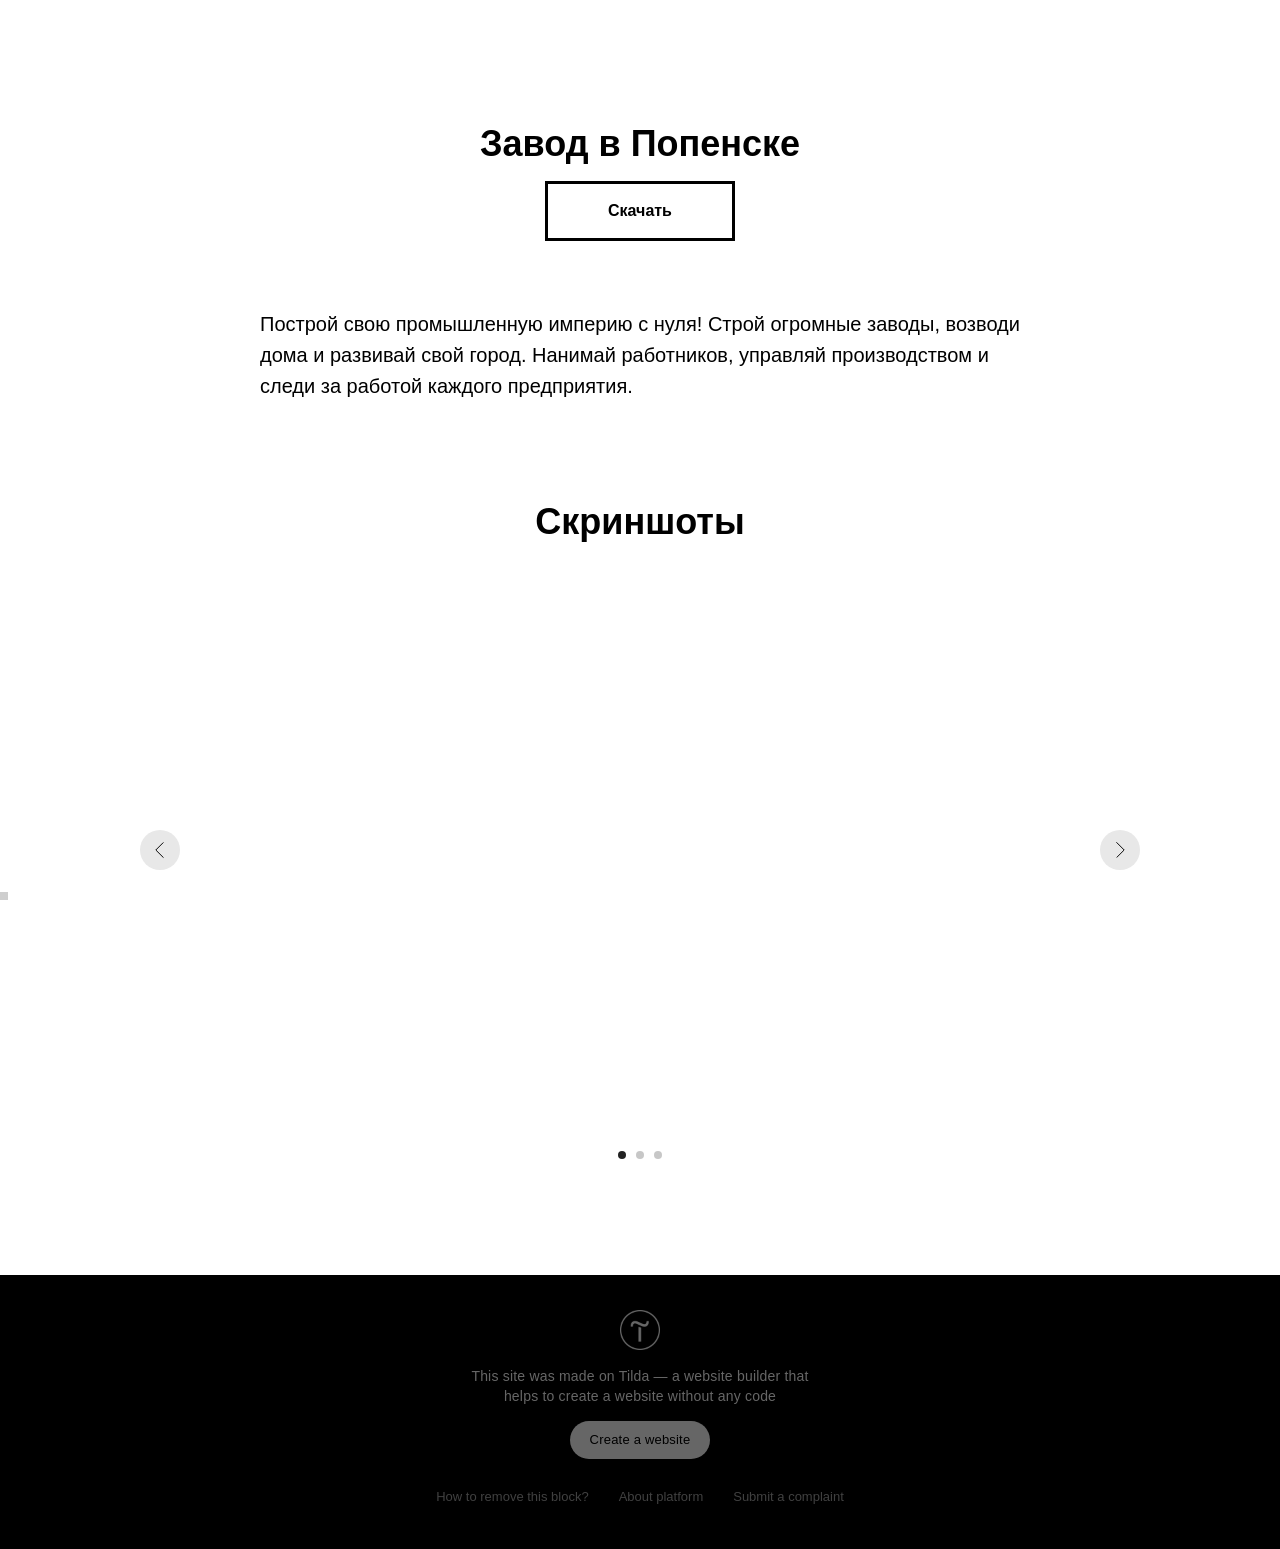
==== commit 75ea54db: "Rename popenskzavod.html to index.html" ====
--- a/index.html
+++ b/index.html
@@ -1,103 +1,68 @@
 <!DOCTYPE html>
-<!-- saved from url=(0029)https://lp839925.myflexbe.ru/ -->
-<html lang="ru" data-min-viewport="desktop:1200|mobile:390" data-base-viewport="desktop:auto" data-max-viewport="desktop:auto" style="--zoom: 1; --100vw: 1905px; --100vh: 950px; --scrollbarWidth: 15px;"><head><meta http-equiv="Content-Type" content="text/html; charset=UTF-8"> <title>KEDGames</title><meta name="flexbe-theme-id" value="4"><meta name="viewport" content="width=device-width, viewport-fit=cover"><link rel="canonical" href="https://lp839925.myflexbe.ru/"><meta name="description" content="Играйте в Minecraft на сервере KEDGames! Врывайся в динамичные матчи, побеждай в мини играх, веселись!"><meta name="format-detection" content="telephone=no"><meta property="og:type" content="web_site"><meta property="og:url" content="https://lp839925.myflexbe.ru/"><meta property="og:title" content="KEDGames"><meta property="og:description" content="Играйте в Minecraft на сервере KEDGames! Врывайся в динамичные матчи, побеждай в мини играх, веселись!"><meta name="twitter:card" content="summary_large_image"><meta property="og:image" content="https://lp839925.myflexbe.ru/img/52832489_1200_q70.jpg"><link rel="icon" type="image/png" sizes="16x16" href="https://lp839925.myflexbe.ru/img/52856985_16.png"><link rel="icon" type="image/png" sizes="32x32" href="https://lp839925.myflexbe.ru/img/52856985_32.png"><link rel="icon" type="image/png" sizes="120x120" href="https://lp839925.myflexbe.ru/img/52856985_120.png"><link rel="icon" type="image/png" sizes="192x192" href="https://lp839925.myflexbe.ru/img/52856985_192.png"><link rel="apple-touch-icon" sizes="180x180" href="https://lp839925.myflexbe.ru/img/52856985_180.png"><link rel="preconnect" href="https://fonts.gstatic.com/" crossorigin=""><link rel="preconnect" href="https://fonts.googleapis.com/" crossorigin=""><script> window.flexbe_cli = { s_id: 760339, group_id: 839925, p_id: 3290459, theme_id: 4,  vars: {}, locale: {} }; </script><script id="_initPolyfills.js">"use strict";(()=>{for(let r of[Array,String,Reflect.getPrototypeOf(Int8Array)]){let t=function(e){if(e=Math.trunc(e)||0,e<0&&(e+=this.length),!(e<0||e>=this.length))return this[e]};o=t,r.prototype.at||Object.defineProperty(r.prototype,"at",{value:t,writable:!0,enumerable:!1,configurable:!0})}var o;typeof ResizeObserver>"u"&&a("_resizeObserver.js");function a(r){var t;let e=((t=document.head.querySelector('meta[name="flexbe-theme-id"]'))==null?void 0:t.getAttribute("value"))||"4",n=document.head||document.getElementsByTagName("head")[0],i=document.createElement("script");i.type="text/javascript",i.src=`/_s/build/theme/${e}/${r}`,n.appendChild(i)}})();
-</script><script id="_viewport.js">"use strict";(()=>{var r=window,a=document,m=a.head.querySelector("[name=viewport]");function f(t){let e={desktop:"auto",mobile:"auto"};if(!t)return e;for(let n of t.split("|")){let[o,i]=n.split(":");o!=="desktop"&&o!=="mobile"||(e[o]=i==="auto"?"auto":Number(i))}return e}function w(t="auto",e){return t==="auto"?e:t}function _(){let t=a.documentElement;return{minViewport:f(t.getAttribute("data-min-viewport")),baseViewport:f(t.getAttribute("data-base-viewport"))}}function S(){var t,e,n;let i=(t=(e=r.screen.orientation)==null?void 0:e.type)!=null?t:Math.abs((n=r.orientation)!=null?n:0)===90?"landscape":"portrait";return/portrait/.test(String(i))?"portrait":"landscape"}function b(){let t=r.visualViewport;return t?Math.round(t.width*t.scale):Math.min(a.documentElement.clientWidth,a.documentElement.offsetWidth)}function v(t,e){let{minViewport:n,baseViewport:o}=_(),i=w(n.mobile,390),u=w(n.desktop,1200),p=t==="landscape"&&e>=570?570:768,l=[0,Math.min(i,p)],d=[p,u],s="device-width";return e>=l[0]&&e<l[1]?s=i:e>=d[0]&&e<=d[1]?s=u:typeof o.desktop=="number"&&e>=o.desktop&&(s=o.desktop),s}function E(){if(!m)return;let t=S(),e=b(),n=v(t,e);m.setAttribute("content",`width=${n}, viewport-fit=cover`)}var c=0;function A(){c===0&&(c=requestAnimationFrame(()=>{c=0,E()}))}E();r.addEventListener("orientationchange",A);r.addEventListener("resize",A);})();
-</script><script id="_zoom.js">"use strict";(()=>{var w=Object.getOwnPropertyDescriptor(Element.prototype,"scrollTop"),b=Object.getOwnPropertyDescriptor(Element.prototype,"scrollLeft");document.body?window.zoom=Number.parseFloat(String(getComputedStyle(document.body).zoom)):document.addEventListener("DOMContentLoaded",()=>{window.zoom=Number.parseFloat(String(getComputedStyle(document.body).zoom))},{once:!0});function u(){let t=window.zoom;return Number.isFinite(t)&&t>0?t:1}function a(){return u()!==1}function f(t){let e=u();return e===1?t:Math.round(t/e)}function i(t){return t*u()}function m(){var t;return(t=document.scrollingElement)!=null?t:document.documentElement}function c(t){return t===m()}function p(t){let e=u();return new DOMRect(t.x/e,t.y/e,t.width/e,t.height/e)}function g(t,e=()=>!1){let o=t.getBoundingClientRect,n=t.getClientRects;t.getBoundingClientRect=function(){let l=o.call(this);return!a()||e(this)?l:p(l)},t.getClientRects=function(){let l=n.call(this);return!a()||e(this)?l:Array.from(l,p)}}function d(t,e){if(!(e!=null&&e.get)||!e.set)return;let o=e.get,n=e.set;Object.defineProperty(Element.prototype,t,{configurable:!0,enumerable:e.enumerable,get(){let l=o.call(this);return c(this)?f(l):l},set(l){let r=c(this)?i(l):l;n.call(this,r)}})}function h(t){let e=Object.getOwnPropertyDescriptor(Element.prototype,t);if(!(e!=null&&e.get))return;let o=e.get;Object.defineProperty(Element.prototype,t,{configurable:!0,enumerable:e.enumerable,get(){let n=o.call(this);return c(this)?f(n):n}})}function y(t){let e=Object.getOwnPropertyDescriptor(Element.prototype,t);if(!(e!=null&&e.get))return;let o=e.get;Object.defineProperty(Element.prototype,t,{configurable:!0,enumerable:e.enumerable,get(){let n=o.call(this);return c(this)?f(n):n}})}function s(t,e=()=>!0){return function(o,n){let l=a()&&e(this);if(typeof o=="number"){t.call(this,{left:l?i(o):o,top:l?i(n??0):n??0});return}if(!l){t.call(this,o);return}let r={...o};r.left!=null&&(r.left=i(r.left)),r.top!=null&&(r.top=i(r.top)),t.call(this,r)}}function E(){let t=[["scrollY","scrollTop"],["pageYOffset","scrollTop"],["scrollX","scrollLeft"],["pageXOffset","scrollLeft"]];for(let[e,o]of t)Object.defineProperty(window,e,{configurable:!0,enumerable:!0,get(){return m()[o]},set(n){m()[o]=n}});window.scrollTo=s(window.scrollTo),window.scrollBy=s(window.scrollBy),Element.prototype.scrollTo=s(Element.prototype.scrollTo,c),Element.prototype.scrollBy=s(Element.prototype.scrollBy,c)}g(Element.prototype,t=>t===document.documentElement);g(Range.prototype);d("scrollTop",w);d("scrollLeft",b);h("scrollWidth");h("scrollHeight");y("clientWidth");y("clientHeight");E();})();
-</script><script id="_scripts.js">"use strict";(()=>{var r=e=>{if(!e||!/lazy/.test(e.type))return;let t=document.createElement("script");Array.from(e.attributes).forEach(n=>t.setAttribute(n.name,n.value)),t.type="module",t.defer=!1,t.appendChild(document.createTextNode(e.innerHTML)),e.parentNode.replaceChild(t,e)};document.addEventListener("DOMContentLoaded",()=>{Array.from(document.scripts).forEach(e=>r(e)),flexbe_cli.events.on("run_code",e=>{r(document.scripts[e.id])})});})();
-</script><script id="_text.js">"use strict";(()=>{var b=CSS.supports("width","1cqi"),u=class n{constructor(t={}){this.observer=void 0,this.containers=void 0,this.options=void 0,this.containers=new Set,this.options={rootSelector:".element-content, [data-id]",...t},this.observer=new ResizeObserver(this.handleResize.bind(this))}static getInstance(t){return n.instance||(n.instance=new n(t)),n.instance}observe(t){let e=t.closest(this.options.rootSelector);!e||this.containers.has(e)||(this.containers.add(e),this.observer.observe(e),this.updateContainer(e))}unobserve(t){let e=t.closest(this.options.rootSelector);!e||!this.containers.has(e)||(this.observer.unobserve(e),this.containers.delete(e))}handleResize(t){requestAnimationFrame(()=>{t.forEach(e=>{let r=e.target;this.updateContainer(r)})})}updateContainer(t){let e=t.clientWidth;t.style.setProperty("--100cqi",`${e}px`)}};u.instance=void 0;function d(n,t){if(b||window.isEditor)return;u.getInstance(t).observe(n)}var h=(n,t,e)=>!Array.isArray(t)||!Array.isArray(e)||t.length!==e.length?!1:t.every((r,i)=>n?e.includes(r):e[i]===r);var G=h.bind(null,!0),H=h.bind(null,!1);var ot=Object.freeze({value:"auto",title:"AUTO",auto:!0,selectValue:"auto"}),it=Object.freeze({value:"fill",title:"FILL",fill:!0,selectValue:"fill",tip:typeof tr=="function"&&tr("editor::units::fill_tip")}),st=Object.freeze({value:"px",title:"PX",step:1,altStep:5}),lt=Object.freeze({value:"pt",title:"PT",step:1,altStep:.1}),at=Object.freeze({value:"em",title:"EM",step:.1,altStep:.01}),ct=Object.freeze({value:"rem",title:"REM",step:.1,altStep:.01}),ut=Object.freeze({value:"vh",title:"VH",step:1,altStep:.1,tip:typeof tr=="function"&&tr("editor::units::vh_tip")}),ft=Object.freeze({value:"vw",title:"VW",step:1,altStep:.1,tip:typeof tr=="function"&&tr("editor::units::vw_tip")}),pt=Object.freeze({value:"cqw",title:"CQW",step:1,altStep:.1}),dt=Object.freeze({value:"cqw",title:"CQH",step:1,altStep:.1}),ht=Object.freeze({value:"ch",title:"CH",step:1,altStep:5,tip:typeof tr=="function"&&tr("editor::units::ch_tip")}),mt=Object.freeze({value:"%",title:"%",step:1,altStep:.1});var Ct={click:globalThis.MouseEvent,auxclick:globalThis.MouseEvent,dblclick:globalThis.MouseEvent,mousedown:globalThis.MouseEvent,mouseup:globalThis.MouseEvent,mouseover:globalThis.MouseEvent,mousemove:globalThis.MouseEvent,mouseout:globalThis.MouseEvent,mouseenter:globalThis.MouseEvent,mouseleave:globalThis.MouseEvent,contextmenu:globalThis.MouseEvent,keydown:globalThis.KeyboardEvent,keyup:globalThis.KeyboardEvent,keypress:globalThis.KeyboardEvent,focus:globalThis.FocusEvent,blur:globalThis.FocusEvent,focusin:globalThis.FocusEvent,focusout:globalThis.FocusEvent,input:globalThis.InputEvent,change:globalThis.Event,submit:globalThis.Event,reset:globalThis.Event,touchstart:typeof globalThis.TouchEvent=="function"?globalThis.TouchEvent:globalThis.Event,touchmove:typeof globalThis.TouchEvent=="function"?globalThis.TouchEvent:globalThis.Event,touchend:typeof globalThis.TouchEvent=="function"?globalThis.TouchEvent:globalThis.Event,touchcancel:typeof globalThis.TouchEvent=="function"?globalThis.TouchEvent:globalThis.Event,scroll:globalThis.UIEvent,resize:globalThis.UIEvent,select:globalThis.UIEvent,wheel:globalThis.WheelEvent,drag:globalThis.DragEvent,dragstart:globalThis.DragEvent,dragend:globalThis.DragEvent,dragenter:globalThis.DragEvent,dragover:globalThis.DragEvent,dragleave:globalThis.DragEvent,drop:globalThis.DragEvent,copy:globalThis.ClipboardEvent,cut:globalThis.ClipboardEvent,paste:globalThis.ClipboardEvent,custom:globalThis.CustomEvent};var E=n=>crypto.getRandomValues(new Uint8Array(n)),C=(n,t,e)=>{let r=256-256%n.length;if(r===256){let o=n.length-1;return(s=t)=>{if(!s)return"";let l="";for(;;){let a=e(s),c=s;for(;c--;)if(l+=n[a[c]&o],l.length>=s)return l}}}let i=Math.ceil(1.6*256*t/r);return(o=t)=>{if(!o)return"";let s="";for(;;){let l=e(i),a=i;for(;a--;)if(l[a]<r&&(s+=n[l[a]%n.length],s.length>=o))return s}}},m=(n,t=21)=>C(n,t|0,E);var S="0123456789abcdefghijklmnopqrstuvwxyzABCDEFGHIJKLMNOPQRSTUVWXYZ",_t=m(S,8),Pt=typeof crypto<"u"&&typeof crypto.getRandomValues=="function"?()=>crypto.getRandomValues(new Uint8Array(1))[0]&15:()=>Math.floor(Math.random()*16);var f=(n=>{if(typeof process<"u"&&(n=process.env)!=null&&n.LOG_LEVEL){let t=process.env.LOG_LEVEL.toLowerCase();if(["debug","info","warn","error"].includes(t))return t}return"error"})();function T(n){let t=`[${n}]`;return{debug:(...e)=>{["debug"].includes(f)&&console.debug(t,...e)},info:(...e)=>{["debug","info"].includes(f)&&console.info(t,...e)},warn:(...e)=>{["debug","info","warn"].includes(f)&&console.warn(t,...e)},error:(...e)=>{console.error(t,...e)}}}var Dt=T("App");var Gt=String.fromCharCode;function p(n){var t;return!(n!=null&&(t=n.textContent)!=null&&t.replace(/[\u200B\uFEFF]/g,"").trim())}function g(n){if(!(n!=null&&n.childNodes))return 1/0;if(p(n))return 0;let e=document.createElement("span");Array.from(n.childNodes).forEach(o=>{e.appendChild(o.cloneNode(!0))});let r=getComputedStyle(n);Object.assign(e.style,{position:"absolute",visibility:"hidden",left:"-9999px",top:"-9999px",fontFamily:r.fontFamily,fontWeight:r.fontWeight,fontStyle:r.fontStyle,fontStretch:r.fontStretch,fontVariant:r.fontVariant,lineHeight:r.lineHeight,textTransform:r.textTransform,fontSize:"100px",letterSpacing:0,textAlign:"center",whiteSpace:"nowrap",padding:0,width:"auto"}),n.ownerDocument.body.appendChild(e);let i=Math.ceil(e.getBoundingClientRect().width)/100;return n.ownerDocument.body.removeChild(e),i}var y=".element-text[data-is-filled]";async function x(){var n;await((n=document.fonts)==null?void 0:n.ready);let t=$('<style id="filled-text"></style>');$(y).each((r,i)=>{let o=$(i);if(p(i)){o.attr("data-is-filled","empty");return}let l=o.closest("[data-id]").attr("data-id"),a=g(o[0]),c=`
-            [data-id="${l}"] ${y} {
-                --textWidth: ${a};
-                --letterSpacing: 0 !important;
+<!-- saved from url=(0060)https://millionth-tactful-rabbit.tilda.ws/page273102409.html -->
+<html><head><meta http-equiv="Content-Type" content="text/html; charset=UTF-8">   <meta name="viewport" content="width=device-width, initial-scale=1.0"> <!--metatextblock--> <title>KEDGames</title> <meta property="og:url" content="https://millionth-tactful-rabbit.tilda.ws/page273102409.html"> <meta property="og:title" content="KEDGames"> <meta property="og:description" content=""> <meta property="og:type" content="website"> <meta property="og:image" content="https://thb.tildacdn.pub/tild6662-6665-4038-a331-346532626331/-/resize/504x/Picsart_26-09-29_16-.jpg"> <link rel="canonical" href="https://millionth-tactful-rabbit.tilda.ws/page273102409.html"> <!--/metatextblock--> <meta name="format-detection" content="telephone=no"> <meta http-equiv="x-dns-prefetch-control" content="on"> <link rel="dns-prefetch" href="https://ws.tildacdn.com/"> <link rel="dns-prefetch" href="https://static.tildacdn.pub/"> <meta name="robots" content="nofollow"> <!--favicons--> <link rel="shortcut icon" href="https://static.tildacdn.pub/img/tildafavicon.ico" type="image/x-icon"> <!--/favicons--> <!-- Assets --> <script type="text/javascript" async="" id="tildastatscript" src="./popenskzavod_files/tilda-stat-1.0.min.js"></script><script src="./popenskzavod_files/tilda-fallback-1.0.min.js" async="" charset="utf-8"></script> <link rel="stylesheet" href="./popenskzavod_files/tilda-grid-3.0.min.css" type="text/css" media="all" onerror="this.loaderr='y';"> <link rel="stylesheet" href="./popenskzavod_files/tilda-blocks-page273102409.min.css" type="text/css" media="all" onerror="this.loaderr='y';"> <link rel="stylesheet" href="./popenskzavod_files/tilda-slds-1.4.min.css" type="text/css" media="all" onload="this.media='all';" onerror="this.loaderr='y';"> <noscript><link rel="stylesheet" href="https://static.tildacdn.pub/css/tilda-slds-1.4.min.css" type="text/css" media="all" /></noscript> <link rel="stylesheet" href="./popenskzavod_files/fonts-tildasans.css" type="text/css" media="all" onerror="this.loaderr='y';"> <script nomodule="" src="./popenskzavod_files/tilda-polyfill-1.0.min.js" charset="utf-8"></script> <script type="text/javascript">function t_onReady(func) {if(document.readyState!='loading') {func();} else {document.addEventListener('DOMContentLoaded',func);}}
+function t_onFuncLoad(funcName,okFunc,time) {if(typeof window[funcName]==='function') {okFunc();} else {setTimeout(function() {t_onFuncLoad(funcName,okFunc,time);},(time||100));}}</script> <script src="./popenskzavod_files/tilda-scripts-3.0.min.js" charset="utf-8" defer="" onerror="this.loaderr='y';"></script> <script src="./popenskzavod_files/tilda-blocks-page273102409.min.js" charset="utf-8" async="" onerror="this.loaderr='y';"></script> <script src="./popenskzavod_files/tilda-lazyload-1.0.min.js" charset="utf-8" async="" onerror="this.loaderr='y';"></script> <script src="./popenskzavod_files/hammer.min.js" charset="utf-8" async="" onerror="this.loaderr='y';"></script> <script src="./popenskzavod_files/tilda-slds-1.4.min.js" charset="utf-8" async="" onerror="this.loaderr='y';"></script> <script src="./popenskzavod_files/tilda-video-1.0.min.js" charset="utf-8" async="" onerror="this.loaderr='y';"></script> <script src="./popenskzavod_files/tilda-events-1.0.min.js" charset="utf-8" async="" onerror="this.loaderr='y';"></script> <script type="text/javascript">window.dataLayer=window.dataLayer||[];</script> <script type="text/javascript">(function() {var ttt='cebo';var tt='oog';var re=new RegExp("bot|g" + tt + "le|yandex|baidu|bing|msn|duckduckbot|teoma|slurp|crawler|spider|robot|crawling|fa" + ttt + "ok","i");if((re.test(navigator.userAgent))===false&&typeof(sessionStorage)!='undefined'&&sessionStorage.getItem('visited')!=='y'&&document.visibilityState){var style=document.createElement('style');style.type='text/css';style.innerHTML='@media screen and (min-width: 980px) {.t-records {opacity: 0;}.t-records_animated {-webkit-transition: opacity ease-in-out .2s;-moz-transition: opacity ease-in-out .2s;-o-transition: opacity ease-in-out .2s;transition: opacity ease-in-out .2s;}.t-records.t-records_visible {opacity: 1;}}';document.getElementsByTagName('head')[0].appendChild(style);function t_setvisRecs(){var alr=document.querySelectorAll('.t-records');Array.prototype.forEach.call(alr,function(el) {el.classList.add("t-records_animated");});setTimeout(function() {Array.prototype.forEach.call(alr,function(el) {el.classList.add("t-records_visible");});sessionStorage.setItem("visited","y");},400);}
+document.addEventListener('DOMContentLoaded',t_setvisRecs);}})();</script><style type="text/css">@media screen and (min-width: 980px) {.t-records {opacity: 0;}.t-records_animated {-webkit-transition: opacity ease-in-out .2s;-moz-transition: opacity ease-in-out .2s;-o-transition: opacity ease-in-out .2s;transition: opacity ease-in-out .2s;}.t-records.t-records_visible {opacity: 1;}}</style></head> <body class="t-body" style="margin:0;"> <!--allrecords--> <div id="allrecords" class="t-records t-records_animated t-records_visible" data-hook="blocks-collection-content-node" data-tilda-project-id="43211009" data-tilda-page-id="273102409" data-tilda-formskey="41f2abc237186596bc0fc33543211009" data-tilda-cookie="no" data-tilda-lazy="yes" data-tilda-root-zone="com" data-tilda-project-country="RU"> <div id="rec4330516601" class="r t-rec t-rec_pt_75 t-rec_pb_45 r_showed r_anim" style="padding-top:75px;padding-bottom:45px; " data-record-type="3"> <!-- T107 --> <div class="t107"> <div class="t-align_center" itemscope="" itemtype="http://schema.org/ImageObject"> <meta itemprop="image" content="https://static.tildacdn.pub/tild6662-6665-4038-a331-346532626331/Picsart_26-09-29_16-.jpg"> <img class="t-img t-width t107__widthauto loaded" src="./popenskzavod_files/Picsart_26-09-29_16-.jpg.webp" data-original="https://static.tildacdn.pub/tild6662-6665-4038-a331-346532626331/Picsart_26-09-29_16-.jpg" imgfield="img" alt=""> </div> </div> </div> <div id="rec4330577101" class="r t-rec t-rec_pt_0 t-rec_pb_15 r_hidden r_anim" style="padding-top:0px;padding-bottom:15px; " data-record-type="33"> <!-- T017 --> <div class="t017"> <div class="t-container t-align_center"> <div class="t-col t-col_10 t-prefix_1"> <div class="t017__title t-title t-title_xxs" field="title">Завод в Попенске</div> </div> </div> </div> </div> <div id="rec4330570301" class="r t-rec t-rec_pt_0 t-rec_pb_0 r_hidden r_anim" style="padding-top:0px;padding-bottom:0px; " data-record-type="1331"> <!-- t1331 --> <div class="t1331"> <div class="t-container"> <div class="t-col t-col_12 "> <div class="t1331__row t1331__row_center"> <a class="t-btn t-btnflex t-btnflex_type_button t-btnflex_md" href="https://wdho.ru/265fC/%D0%97%D0%B0%D0%B2%D0%BE%D0%B4%20%D0%B2%20%D0%9F%D0%BE%D0%BF%D0%B5%D0%BD%D1%81%D0%BA%D0%B5.apk" data-lid="1418039511910"><span class="t-btnflex__text">Скачать</span> <style>#rec4330570301 .t-btnflex.t-btnflex_type_button{color:#000000;border-style:solid !important;border-color:#000000 !important;--border-width:3px;box-shadow:none !important;transition-duration:0.2s;transition-property:background-color,color,border-color,box-shadow,opacity,transform,gap;transition-timing-function:ease-in-out;}</style></a> </div> </div> </div> </div> <style></style> </div> <div id="rec4330579401" class="r t-rec t-rec_pt_60 t-rec_pb_45 r_hidden r_anim" style="padding-top:60px;padding-bottom:45px; " data-record-type="106"> <!-- T004 --> <div class="t004"> <div class="t-container "> <div class="t-col t-col_8 t-prefix_2"> <div field="text" class="t-text t-text_md ">Построй свою промышленную империю с нуля! Строй огромные заводы, возводи дома и развивай свой город. Нанимай работников, управляй производством и следи за работой каждого предприятия.</div> </div> </div> </div> </div> <div id="rec4330727601" class="r t-rec t-rec_pt_45 t-rec_pb_30 r_hidden r_anim" style="padding-top:45px;padding-bottom:30px; " data-record-type="33"> <!-- T017 --> <div class="t017"> <div class="t-container t-align_center"> <div class="t-col t-col_10 t-prefix_1"> <div class="t017__title t-title t-title_xxs" field="title">Скриншоты</div> </div> </div> </div> </div> <div id="rec4330697901" class="r t-rec t-rec_pt_0 t-rec_pb_90" style="padding-top:0px;padding-bottom:90px; " data-animationappear="off" data-record-type="670"> <!-- T670 --> <div class="t670"> <div class="t-slds" style=""> <div class="t-container t-slds__main" style="touch-action: pan-y; -webkit-user-drag: none; -webkit-tap-highlight-color: rgba(0, 0, 0, 0);"> <ul class="t-slds__arrow_container t-slds__arrow_container-outside" style="max-width: 1060px;"> <li class="t-slds__arrow_wrapper t-slds__arrow_wrapper-left" data-slide-direction="left" style="height: 550px;"> <button type="button" class="t-slds__arrow t-slds__arrow-left t-slds__arrow-withbg" aria-controls="carousel_4330697901" aria-disabled="false" aria-label="Предыдущий слайд" style="width: 40px; height: 40px; background-color: rgb(232, 232, 232); margin-top: 0px;"> <div class="t-slds__arrow_body t-slds__arrow_body-left" style="width: 9px;"> <svg role="presentation" focusable="false" style="display: block" viewBox="0 0 9.3 17" xmlns="http://www.w3.org/2000/svg" xmlns:xlink="http://www.w3.org/1999/xlink"> <polyline fill="none" stroke="#000000" stroke-linejoin="butt" stroke-linecap="butt" stroke-width="1" points="0.5,0.5 8.5,8.5 0.5,16.5"></polyline> </svg> </div> </button> </li> <li class="t-slds__arrow_wrapper t-slds__arrow_wrapper-right" data-slide-direction="right" style="height: 550px;"> <button type="button" class="t-slds__arrow t-slds__arrow-right t-slds__arrow-withbg" aria-controls="carousel_4330697901" aria-disabled="false" aria-label="Следующий слайд" style="width: 40px; height: 40px; background-color: rgb(232, 232, 232); margin-top: 0px;"> <div class="t-slds__arrow_body t-slds__arrow_body-right" style="width: 9px;"> <svg role="presentation" focusable="false" style="display: block" viewBox="0 0 9.3 17" xmlns="http://www.w3.org/2000/svg" xmlns:xlink="http://www.w3.org/1999/xlink"> <polyline fill="none" stroke="#000000" stroke-linejoin="butt" stroke-linecap="butt" stroke-width="1" points="0.5,0.5 8.5,8.5 0.5,16.5"></polyline> </svg> </div> </button> </li> </ul> <div class="t-slds__container t-width t-width_9 t-margin_auto"> <div class="t-slds__items-wrapper t-slds__witharrows t-slds_animated-none" id="carousel_4330697901" data-slider-transition="300" data-slider-with-cycle="true" data-slider-correct-height="true" data-auto-correct-mobile-width="false" data-slider-arrows-nearpic="yes" aria-roledescription="carousel" aria-live="off" data-slider-initialized="true" data-slider-totalslides="3" data-slider-pos="1" data-slider-cycle="" data-slider-animated="" data-swiper-initialized="true" data-slider-stopped="yes" style="width: 4300px; height: 550px; transform: translateX(-860px);"> <div class="t-slds__item t-slds__item-loaded" data-slide-index="0" role="group" aria-roledescription="slide" aria-hidden="true" aria-label="3 из 3" style="width: 860px;"> <div class="t-width t-width_9 t-margin_auto" itemscope="" itemtype="http://schema.org/ImageObject"> <div class="t-slds__wrapper t-align_center"> <meta itemprop="image" content="https://static.tildacdn.pub/tild6332-6330-4265-b165-623363636639/953c6660-1358-44d9-8.jpg"> <div class="t670__imgwrapper" bgimgfield="gi_img__2"> <div class="t-slds__bgimg t-bgimg" data-original="https://static.tildacdn.pub/tild6332-6330-4265-b165-623363636639/953c6660-1358-44d9-8.jpg" style="background-image: url('https://thb.tildacdn.pub/tild6332-6330-4265-b165-623363636639/-/resizeb/20x/953c6660-1358-44d9-8.jpg');"> </div> <div class="t670__separator" data-slider-image-width="860" data-slider-image-height="550px" style="padding-bottom: 63.9535%;"></div> </div> </div> </div> </div><div class="t-slds__item t-slds__item_active t-slds__item-loaded" data-slide-index="1" role="group" aria-roledescription="slide" aria-hidden="false" aria-label="1 из 3" style="width: 860px;"> <div class="t-width t-width_9 t-margin_auto" itemscope="" itemtype="http://schema.org/ImageObject"> <div class="t-slds__wrapper t-align_center"> <meta itemprop="image" content="https://static.tildacdn.pub/tild3739-6563-4562-b834-306462656639/0483c33e-6b9c-408e-9.png"> <div class="t670__imgwrapper" bgimgfield="gi_img__0"> <div class="t-slds__bgimg t-bgimg" data-original="https://static.tildacdn.pub/tild3739-6563-4562-b834-306462656639/0483c33e-6b9c-408e-9.png" style="background-image: url('https://thb.tildacdn.pub/tild3739-6563-4562-b834-306462656639/-/resizeb/20x/0483c33e-6b9c-408e-9.png');"> </div> <div class="t670__separator" data-slider-image-width="860" data-slider-image-height="550px" style="padding-bottom: 63.9535%;"></div> </div> </div> </div> </div> <div class="t-slds__item t-slds__item-loaded" data-slide-index="2" role="group" aria-roledescription="slide" aria-hidden="true" aria-label="2 из 3" style="width: 860px;"> <div class="t-width t-width_9 t-margin_auto" itemscope="" itemtype="http://schema.org/ImageObject"> <div class="t-slds__wrapper t-align_center"> <meta itemprop="image" content="https://static.tildacdn.pub/tild3061-6661-4036-b338-613537616165/b91670f8-1b34-45e6-8.jpg"> <div class="t670__imgwrapper" bgimgfield="gi_img__1"> <div class="t-slds__bgimg t-bgimg" data-original="https://static.tildacdn.pub/tild3061-6661-4036-b338-613537616165/b91670f8-1b34-45e6-8.jpg" style="background-image: url('https://thb.tildacdn.pub/tild3061-6661-4036-b338-613537616165/-/resizeb/20x/b91670f8-1b34-45e6-8.jpg');"> </div> <div class="t670__separator" data-slider-image-width="860" data-slider-image-height="550px" style="padding-bottom: 63.9535%;"></div> </div> </div> </div> </div> <div class="t-slds__item t-slds__item-loaded" data-slide-index="3" role="group" aria-roledescription="slide" aria-hidden="true" aria-label="3 из 3" style="width: 860px;"> <div class="t-width t-width_9 t-margin_auto" itemscope="" itemtype="http://schema.org/ImageObject"> <div class="t-slds__wrapper t-align_center"> <meta itemprop="image" content="https://static.tildacdn.pub/tild6332-6330-4265-b165-623363636639/953c6660-1358-44d9-8.jpg"> <div class="t670__imgwrapper" bgimgfield="gi_img__2"> <div class="t-slds__bgimg t-bgimg" data-original="https://static.tildacdn.pub/tild6332-6330-4265-b165-623363636639/953c6660-1358-44d9-8.jpg" style="background-image: url('https://thb.tildacdn.pub/tild6332-6330-4265-b165-623363636639/-/resizeb/20x/953c6660-1358-44d9-8.jpg');"> </div> <div class="t670__separator" data-slider-image-width="860" data-slider-image-height="550px" style="padding-bottom: 63.9535%;"></div> </div> </div> </div> </div><div class="t-slds__item" data-slide-index="4" role="group" aria-roledescription="slide" aria-hidden="true" aria-label="1 из 3" style="width: 860px;"> <div class="t-width t-width_9 t-margin_auto" itemscope="" itemtype="http://schema.org/ImageObject"> <div class="t-slds__wrapper t-align_center"> <meta itemprop="image" content="https://static.tildacdn.pub/tild3739-6563-4562-b834-306462656639/0483c33e-6b9c-408e-9.png"> <div class="t670__imgwrapper" bgimgfield="gi_img__0"> <div class="t-slds__bgimg t-bgimg" data-original="https://static.tildacdn.pub/tild3739-6563-4562-b834-306462656639/0483c33e-6b9c-408e-9.png" style="background-image: url('https://thb.tildacdn.pub/tild3739-6563-4562-b834-306462656639/-/resizeb/20x/0483c33e-6b9c-408e-9.png');"> </div> <div class="t670__separator" data-slider-image-width="860" data-slider-image-height="550px" style="padding-bottom: 63.9535%;"></div> </div> </div> </div> </div> </div> </div> <ul class="t-slds__bullet_wrapper"> <li class="t-slds__bullet t-slds__bullet_active" data-slide-bullet-for="1"> <button type="button" class="t-slds__bullet_body" aria-label="Перейти к слайду 1" style="background-color: #c7c7c7;" aria-current="true"></button> </li> <li class="t-slds__bullet " data-slide-bullet-for="2"> <button type="button" class="t-slds__bullet_body" aria-label="Перейти к слайду 2" style="background-color: #c7c7c7;"></button> </li> <li class="t-slds__bullet " data-slide-bullet-for="3"> <button type="button" class="t-slds__bullet_body" aria-label="Перейти к слайду 3" style="background-color: #c7c7c7;"></button> </li> </ul> <div class="t-slds__caption__container"> </div> </div> </div> </div> <script>t_onReady(function() {t_onFuncLoad('t670_init',function() {t670_init('4330697901',false);});});</script> <style>#rec4330697901 .t-slds__bullet_active .t-slds__bullet_body{background-color:#222 !important;}#rec4330697901 .t-slds__bullet:hover .t-slds__bullet_body{background-color:#222 !important;}</style> </div> </div> <!--/allrecords--> <!-- Tilda copyright. Don't remove this line --> <div class="t-tildalabel t-tildalabel-free" id="tildacopy" data-tilda-sign="43211009#273102409" style="display: block !important; visibility: visible !important; position: relative !important; width: 100% !important; pointer-events: all !important; opacity: 1 !important; margin: 0 !important; z-index: 1 !important"> <div class="t-tildalabel-free__main"> <a href="https://tilda.cc/" target="_blank" style="padding-bottom:12px; display: block;" rel="noopener"><img alt="" style="width:40px;" src="./popenskzavod_files/tildacopy.png" fetchpriority="low"></a> <div style="padding-bottom: 15px;">This site was made on <a href="https://tilda.cc/" target="_blank" style="text-decoration: none; color:inherit;" rel="noopener">Tilda — a website builder</a> that helps to&nbsp;create a&nbsp;website without any code</div> <a href="https://tilda.cc/registration/" target="_blank" style="display: inline-block; padding: 10px 20px; font-size: 13px; border-radius: 50px; background-color: #fff; color:#000; text-decoration: none;" rel="noopener">Create a website</a> </div> <div class="t-tildalabel-free__links-wr"> <a class="t-tildalabel-free__txt-link" href="https://help.tilda.cc/white-label" target="_blank" rel="noopener">How to remove this block?</a> <a class="t-tildalabel-free__txt-link" href="https://tilda.cc/" target="_blank" rel="noopener">About platform</a> <a class="t-tildalabel-free__txt-link" href="https://tilda.cc/abuse/" target="_blank" rel="noopener">Submit a complaint</a> </div> </div> <!-- Stat --> <script type="text/javascript">if(!window.mainTracker) {window.mainTracker='tilda';}
+window.tildastatcookie='no';setTimeout(function(){(function(d,w,k,o,g) {var n=d.getElementsByTagName(o)[0],s=d.createElement(o),f=function(){n.parentNode.insertBefore(s,n);};s.type="text/javascript";s.async=true;s.key=k;s.id="tildastatscript";s.src=g;if(w.opera=="[object Opera]") {d.addEventListener("DOMContentLoaded",f,false);} else {f();}})(document,window,'7598e55dedb4e12ba1f82891cb8c01b7','script','https://static.tildacdn.pub/js/tilda-stat-1.0.min.js');},2000);</script>  <div id="open-incognito-widget" role="button" tabindex="0" aria-label="Открыть текущую вкладку инкогнито"><template shadowrootmode="open"><style>
+            :host {
+                position: fixed;
+                bottom: 0;
+                left: 0;
+                z-index: 2147483646;
+                opacity: 0.35;
+                padding: 0;
+                width: 8px;
+                height: 8px;
+                cursor: pointer;
+                display: flex;
+                justify-content: center;
+                align-items: center;
+                overflow: visible;
+                background-color: rgba(0, 0, 0, 0.55);
             }
-        `;t.append(c),o.attr("data-is-filled","computed"),d(i)}),$("head").append(t)}document.readyState==="loading"?document.addEventListener("DOMContentLoaded",()=>{x()}):x();})();
-</script><style id="_core.css">
-*{box-sizing:border-box;font-smooth:always;-webkit-font-smoothing:antialiased;-moz-osx-font-smoothing:auto;-webkit-tap-highlight-color:var(--focusRing);-webkit-nbsp-mode:normal}*,:focus{outline:none}.is-android *{max-height:9999999px;-moz-text-size-adjust:none}body,html{width:100%;margin:0;padding:0;-webkit-locale:"en";overscroll-behavior:none}html{-webkit-text-size-adjust:100%;text-size-adjust:100%;font-size:var(--1rem,16px)!important;letter-spacing:var(--letterSpacing,normal)!important;touch-action:manipulation}body{position:relative;word-break:normal;background:var(--pageBackground,#fff);zoom:var(--zoom)}[contenteditable=true],body{overflow-wrap:anywhere}.page-background{position:absolute;width:100%;height:100%;z-index:-1;contain:strict;background-repeat:var(--pageBackgroundRepeat,repeat);background-position:var(--pageBackgroundPosition,center);background-size:var(--pageBackgroundSize,cover);background-image:var(--pageBackgroundImage)}.page-background--fixed{position:fixed;left:var(--fixedOffset);width:var(--100vw);height:var(--100lvh)}:is(a,button,input[type=submit],[tabindex="0"]):focus-visible{box-shadow:0 0 0 4px var(--focusRing)}audio,canvas,embed,iframe,img,object,svg,video{display:block;vertical-align:middle;border-style:none}audio,canvas,embed,iframe,object{-webkit-user-select:none;-moz-user-select:none;user-select:none}embed,iframe,img,input[type=image],object,table,video{aspect-ratio:attr(width)/attr(height)}p{margin:0}h1,h2,h3,h4,h5,h6,ol,p,ul{margin:0;margin-block:0;margin-inline:0}h1{font-size:3rem}h2{font-size:2.25rem}h3{font-size:1.875rem}h4{font-size:1.5rem}h5{font-size:1.25rem}h6{font-size:1rem}.element-text :is(h1,h2,h3,h4,h5,h6){font-size:inherit}.element-text h1{font-size:1.15em}ol,ul{position:relative;margin:0;padding:0;list-style:none}.element-text ul{padding-inline-start:2ch;list-style-type:none!important}.element-text ul>li:before{--s:0.3125em;content:"";position:absolute;left:0;width:var(--s);height:var(--s);background:currentColor;border-radius:50%;margin-top:calc(.5lh - var(--s) / 2);margin-left:calc(1ch - var(--s) / 2)}.element-text ul[style*="list-style-type: square"] li:before{--s:0.65ch;border-radius:0}.element-text ol{padding-inline-start:3ch;list-style-type:none!important}.element-text ol>li{counter-increment:item}.element-text ol>li:before{content:counter(item) ".";display:inline-flex;white-space:nowrap;justify-content:end;position:relative;text-align:right;padding-right:.4ch;width:3ch;margin-left:-3ch;border-radius:50%;font-variant-numeric:tabular-nums;box-sizing:border-box}:is(ul,ol,table,tr)>br{display:none}button,input,select,textarea{margin:0;font-size:100%;vertical-align:middle}button,input{overflow:visible;line-height:normal}button::-moz-focus-inner,input::-moz-focus-inner{padding:0;border:0}textarea{overflow:auto;vertical-align:top}img{height:auto;vertical-align:middle;border:0;-ms-interpolation-mode:bicubic}img,svg{max-width:100%}svg{display:inline-block;max-height:100%;fill:currentColor;fill-rule:evenodd;stroke:currentColor;stroke-width:0}hr{border:0;margin-top:.5em;margin-bottom:.5em;height:1px;background:currentColor}.is-ios.is-safari .page-background--fixed{transform:translateZ(0)}[color-type=gradient]{display:inline-block;-webkit-background-clip:text;-webkit-text-fill-color:transparent}[color-type=gradient] s,[color-type=gradient] u{text-decoration-color:var(--currentColor)}[color-type=gradient] a{opacity:1!important}[color-type=color]:not(:has([background-type])){display:contents}[color-type=color] s,[color-type=color] u{text-decoration-color:initial}[background-type]{display:initial!important}body:not(.mode--editor){min-height:var(--100vh)}body:not(.mode--editor) .only-editor{display:none}body:not(.show-hidden).adaptive-desktop [data-hidden=desktop],body:not(.show-hidden).adaptive-mobile [data-hidden=mobile],body:not(.show-hidden) [data-hidden=all]{display:none!important}.invisible{opacity:0;visibility:hidden}.hidden-all,[data-hidden=true],[hidden],body.adaptive-desktop .hidden-desktop,body.adaptive-mobile .hidden-mobile,body:not(.adaptive-desktop) .visible-desktop,body:not(.adaptive-mobile) .visible-mobile{display:none!important}.adaptive-mobile .provide-panel-safe-area{padding-top:59px}.widget-list{display:contents}
-@property --fixedOffset{syntax:"<length>";inherits:true;initial-value:0}@property --zoom{syntax:"<number>";inherits:true;initial-value:1}:root{--letterSpacing:0;--1rem:16px;--xsmallGap:15px;--smallGap:25px;--normalGap:50px;--largeGap:70px;--containerGutter:25px;--containerWidth:1150px;--containerMaxWidth:calc(var(--100vw) - var(--containerGutter) * 2);--headerElementsGap:7px;--headerMaxWidth:calc(100% - 14px);--headerWidth:calc(var(--containerWidth) + 14px);--100cqi:100cqi;--100cqb:100cqb;--100vw:calc(100vw / var(--zoom));--100dvw:calc(100vw / var(--zoom));--100svw:calc(100vw / var(--zoom));--100lvw:calc(100vw / var(--zoom));--100vh:calc(100vh / var(--zoom));--100dvh:calc(100vh / var(--zoom));--100svh:calc(100vh / var(--zoom));--100lvh:calc(100vh / var(--zoom));--cover:var(--100svh);--heroHeight:var(--cover,var(--100lvh,100vh));--heroHeightMin:0vh;--heroHeightMax:1000vh;--linkOpacity:1;--linkColor:inherit;--linkDecoration:underline;--linkDecorationThickness:1px;--linkHoverColor:inherit;--linkHoverOpacity:0.75;--linkHoverDecoration:none;--transitionDuration:0.3s;--transitionTiming:ease;--safeAreaTop:env(safe-area-inset-top);--safeAreaRight:env(safe-area-inset-right);--safeAreaBottom:env(safe-area-inset-bottom);--safeAreaLeft:env(safe-area-inset-left);--imageRendering:auto;--scrollbarWidth:0px}@supports (width:100dvw){:root{--100dvw:calc(100dvw / var(--zoom));--100svw:calc(100svw / var(--zoom));--100lvw:calc(100lvw / var(--zoom));--100dvh:calc(100dvh / var(--zoom));--100svh:calc(100svh / var(--zoom));--100lvh:calc(100lvh / var(--zoom))}}:root{--lightColor:#fff;--lightColor_contrast:#000;--darkColor:#000;--darkColor_contrast:#fff;--lightText:#fff;--lightText_contrast:#060607;--darkText:#060607;--darkText_contrast:#fff;--currentColor:#060607;--currentContrast:#060607;--contrastColor:#fff;--focusRing:rgba(0,149,255,.35)}:root:has(body.adaptive-mobile){--containerGutter:15px;--containerWidth:360px;--headerMaxWidth:calc(100% - 10px);--headerWidth:calc(var(--containerWidth) + 4px);--headerElementsGap:2px;--xsmallGap:10px;--smallGap:20px;--normalGap:30px;--largeGap:50px}[data-contrast]{color:var(--currentColor)}[data-contrast=dark]{--currentColor:var(--darkText);--currentContrast:var(--darkColor);--contrastColor:var(--darkText_contrast)}[data-contrast=light]{--currentColor:var(--lightText);--currentContrast:var(--lightColor);--contrastColor:var(--lightText_contrast)}
-@font-face{font-family:Roboto-Ruble;font-style:normal;font-weight:300;src:url("/_s/files/fonts/roboto-ruble-300.woff2") format("woff2");font-display:swap;unicode-range:u+20bd}@font-face{font-family:Roboto-Ruble;font-style:normal;font-weight:400;src:url("/_s/files/fonts/roboto-ruble-400.woff2") format("woff2");font-display:swap;unicode-range:u+20bd}@font-face{font-family:Roboto-Ruble;font-style:normal;font-weight:500;src:url("/_s/files/fonts/roboto-ruble-500.woff2") format("woff2");font-display:swap;unicode-range:u+20bd}@font-face{font-family:Roboto-Ruble;font-style:normal;font-weight:700;src:url("/_s/files/fonts/roboto-ruble-700.woff2") format("woff2");font-display:swap;unicode-range:u+20bd}
-
-[class*=font-family-]{font-family:var(--fontFamily)}.apply-text-style,[class*=text-style-]{font-family:var(--fontFamily);font-size:var(--fontSize);font-weight:var(--fontWeight);line-height:var(--lineHeight);letter-spacing:var(--letterSpacing);font-style:var(--fontStyle);-webkit-text-decoration:var(--textDecoration);text-decoration:var(--textDecoration);text-transform:var(--textTransform);text-align:var(--textAlign,inherit);color:var(--currentColor,currentColor)}.adaptive-mobile .apply-text-style,.adaptive-mobile [class*=text-style-]{font-size:var(--fontSize_mobile,var(--fontSize));font-weight:var(--fontWeight_mobile,var(--fontWeight));line-height:var(--lineHeight_mobile,var(--lineHeight));letter-spacing:var(--letterSpacing_mobile,var(--letterSpacing));text-align:var(--textAlign_mobile,var(--textAlign,inherit));color:var(--currentColor_mobile,var(--currentColor))}a{text-decoration:none;hyphens:manual;pointer-events:all}a,a:active,a:visited{color:inherit;outline:none}.element-text a,.style-link,p a{color:var(--linkColor);-webkit-text-decoration:var(--linkDecoration);text-decoration:var(--linkDecoration);-webkit-text-decoration-skip:ink;text-decoration-skip-ink:auto;text-decoration-thickness:var(--linkDecorationThickness);opacity:var(--linkOpacity);transition:all .3s cubic-bezier(.21,.67,.58,1);cursor:pointer}.element-text a:active,.element-text a:visited,.style-link:active,.style-link:visited,p a:active,p a:visited{color:var(--linkColor)}.is-pointer .element-text a:hover,.is-pointer .style-link:hover,.is-pointer p a:hover{color:var(--linkHoverColor);-webkit-text-decoration:var(--linkHoverDecoration);text-decoration:var(--linkHoverDecoration);opacity:var(--linkHoverOpacity)}ol img,p img,ul img{height:auto!important}figure,pre{margin:0}.close-times{font-size:14px;width:2em;height:2em;margin-top:-.5em;margin-right:-.5em;z-index:99;background-repeat:no-repeat;background-position:50%;cursor:pointer;color:currentColor;opacity:1;transition:opacity .18s cubic-bezier(.21,.67,.58,1);transform:translateZ(0);pointer-events:all;will-change:transform,opacity;outline:none}.is-pointer .close-times:hover{text-decoration:none;opacity:.65}.close-times:after,.close-times:before{display:block;content:"";width:2px;height:1.3em;background:currentColor;position:absolute;left:-1px;right:0;top:0;margin-top:.35em;margin-left:1em}.close-times:before{transform:rotate(45deg)}.close-times:after{transform:rotate(-45deg)}.slider-button{display:none}.is-screenshoter,.mode--editor{--focusRing:transparent}
-@media (min-width:768px) and (max-width:1200px){html{overflow-x:auto}}.container-list{overflow:hidden}.is-modal-open .container-list{z-index:1}.container{position:relative;width:var(--containerWidth)!important;max-width:min(var(--containerMaxWidth),100%)!important;margin:0 auto}body.adaptive-desktop .container.full-width{width:100%!important;max-width:100%!important}.cover{min-height:var(--heroHeight,100vh);min-height:min(max(var(--heroHeightMin),var(--heroHeight)),var(--heroHeightMax));height:auto;align-items:center;align-content:center}.col-2,[data-cols="2"]{flex-basis:8.33333333%;max-width:8.33333333%}.col-3,[data-cols="3"]{flex-basis:12.5%;max-width:12.5%}.col-4,[data-cols="4"]{flex-basis:16.66666667%;max-width:16.66666667%}.col-5,[data-cols="5"]{flex-basis:20.83333333%;max-width:20.83333333%}.col-6,[data-cols="6"]{flex-basis:25%;max-width:25%}.col-7,[data-cols="7"]{flex-basis:29.16666667%;max-width:29.16666667%}.col-8,[data-cols="8"]{flex-basis:33.33333333%;max-width:33.33333333%}.col-9,[data-cols="9"]{flex-basis:37.5%;max-width:37.5%}.col-10,[data-cols="10"]{flex-basis:41.66666667%;max-width:41.66666667%}.col-11,[data-cols="11"]{flex-basis:45.83333333%;max-width:45.83333333%}.col-12,[data-cols="12"]{flex-basis:50%;max-width:50%}.col-13,[data-cols="13"]{flex-basis:54.16666667%;max-width:54.16666667%}.col-14,[data-cols="14"]{flex-basis:58.33333333%;max-width:58.33333333%}.col-15,[data-cols="15"]{flex-basis:62.5%;max-width:62.5%}.col-16,[data-cols="16"]{flex-basis:66.66666667%;max-width:66.66666667%}.col-17,[data-cols="17"]{flex-basis:70.83333333%;max-width:70.83333333%}.col-18,[data-cols="18"]{flex-basis:75%;max-width:75%}.col-19,[data-cols="19"]{flex-basis:79.16666667%;max-width:79.16666667%}.col-20,[data-cols="20"]{flex-basis:83.33333333%;max-width:83.33333333%}.col-21,[data-cols="21"]{flex-basis:87.5%;max-width:87.5%}.col-22,[data-cols="22"]{flex-basis:91.66666667%;max-width:91.66666667%}.col-23,[data-cols="23"]{flex-basis:95.83333333%;max-width:95.83333333%}.col-24,[data-cols="24"]{flex-basis:100%;max-width:100%}.col-auto{flex-grow:1}.layout-type-header{display:flex;flex-flow:column;gap:10px;pointer-events:none;z-index:1000}.layout-type-header .element-item{pointer-events:all}.layout-type-section-title{margin-bottom:var(--sectionTitleGap,50px)}.layout-type-section-footer{margin-top:var(--normalGap,50px)}body.adaptive-desktop .layout-type-section-title:has(.content-zone[data-hidden=all]),body.adaptive-desktop .layout-type-section-title:has(.content-zone[data-hidden=desktop]){margin-bottom:0}body.adaptive-desktop .layout-type-section-footer:has(.content-zone[data-hidden=all]),body.adaptive-desktop .layout-type-section-footer:has(.content-zone[data-hidden=desktop]){margin-top:0}body.adaptive-mobile .layout-type-section-title:has(.content-zone[data-hidden=all]),body.adaptive-mobile .layout-type-section-title:has(.content-zone[data-hidden=mobile]){margin-bottom:0}body.adaptive-mobile .layout-type-section-footer:has(.content-zone[data-hidden=all]),body.adaptive-mobile .layout-type-section-footer:has(.content-zone[data-hidden=mobile]){margin-top:0}.layout-type-cards,.layout-type-column,.layout-type-section-footer,.layout-type-section-title,.layout-type-tabs{z-index:1000}.gap-container{margin:calc(var(--gapSize) / -2);max-width:calc(100% + var(--gapSize));pointer-events:none}.gap-item{margin:calc(var(--gapSize) / 2);pointer-events:auto}.gap-zero{--gapSize:0px}.gap-small{--gapSize:var(--smallGap)}.gap-normal{--gapSize:var(--normalGap)}.gap-large{--gapSize:var(--largeGap)}
-.b_block,.container-fluid{position:relative}.b_block{z-index:auto;width:100%}.b_block.hidden{display:none}.b_block[data-abtest-variant]:not([data-abtest-active]){display:none!important}body:not(.mode--editor) .b_block.pointerless{pointer-events:none!important}body:not(.mode--editor) .b_block[data-overlayed]{position:absolute}body:not(.is-editor) .b_block[data-overlayed]{pointer-events:none}
-.adaptive-mobile .cards-am-1,.cards-1{--columns:1}.cards-1 .flexbe-card{flex-basis:calc(100% - var(--gapSize));max-width:calc(100% - var(--gapSize))}.adaptive-mobile .cards-am-2,.cards-2{--columns:2}.cards-2 .flexbe-card{flex-basis:calc(50% - var(--gapSize));max-width:calc(50% - var(--gapSize))}.adaptive-mobile .cards-am-3,.cards-3{--columns:3}.cards-3 .flexbe-card{flex-basis:calc(33.33333333% - var(--gapSize));max-width:calc(33.33333333% - var(--gapSize))}.adaptive-mobile .cards-am-4,.cards-4{--columns:4}.cards-4 .flexbe-card{flex-basis:calc(25% - var(--gapSize));max-width:calc(25% - var(--gapSize))}.adaptive-mobile .cards-am-5,.cards-5{--columns:5}.cards-5 .flexbe-card{flex-basis:calc(20% - var(--gapSize));max-width:calc(20% - var(--gapSize))}.adaptive-mobile .cards-am-6,.cards-6{--columns:6}.cards-6 .flexbe-card{flex-basis:calc(16.66666667% - var(--gapSize));max-width:calc(16.66666667% - var(--gapSize))}.flexbe-cards-root{display:flex;flex-flow:column;align-items:center;position:relative;flex-shrink:0}.flexbe-cards-root .slider-pagination--cards{--paginationMargin:20px;width:100%}.flexbe-cards-root .slider-pagination--cards.type--fraction{--paginationMargin:15px}.flexbe-cards-root .slider-pagination--cards.position--outside{position:absolute;top:100%;left:50%;transform:translateX(-50%);justify-content:center;text-align:center}.flexbe-cards-root .slider-button--cards{pointer-events:none}.flexbe-cards-root .slider-button--cards.position--under{position:relative;left:0;right:0;padding:var(--sliderButtonMargin) calc(var(--sliderButtonMargin) / 2) 0}.flexbe-cards-root .slider-button--cards.position--under.swiper-button-prev{margin-left:auto}.flexbe-cards-root .slider-button--cards.position--under.swiper-button-next{margin-right:auto}.flexbe-cards-root.slider-disabled .slider-button--cards,.flexbe-cards-root.slider-disabled .slider-pagination--cards{display:none}.flexbe-cards-root.slider-enabled .flexbe-cards{flex-wrap:nowrap;justify-content:start}.flexbe-cards-root.slider-enabled .flexbe-card,.flexbe-cards-root.slider-enabled .flexbe-cards-slider{margin-top:0;margin-bottom:0}.flexbe-cards-container{width:100%;min-height:20px;position:relative;flex-shrink:0;flex-flow:row wrap}.flexbe-cards-container,.flexbe-cards-slider{flex-grow:1;display:flex}.flexbe-cards-slider.swiper-effect-fade{margin:0;max-width:100%}.flexbe-cards-slider.swiper-effect-fade .flexbe-cards{--gapSize:0}.flexbe-cards-slider.swiper-effect-fade .swiper-slide-hidden{pointer-events:none}body.adaptive-desktop .flexbe-cards-slider:not(.flexbe-cards-slider--desktop)>.swiper-wrapper{flex-wrap:wrap!important}body.adaptive-desktop .flexbe-cards-slider--desktop>.flexbe-cards{flex-wrap:nowrap;justify-content:start}.flexbe-cards-wrapper{width:100%;display:flex}.hide-overflow .swiper{overflow-x:hidden;overflow-x:clip}.show-overflow .flexbe-cards-slider.swiper-effect-slide .flexbe-card.swiper-slide{opacity:1;transition:all var(--transitionDuration) var(--transitionTiming,ease) var(--transitionDelay,0s)}.show-overflow .flexbe-cards-slider.swiper-effect-slide .flexbe-card.swiper-slide-hidden{cursor:pointer;pointer-events:all}.is-pointer .show-overflow .flexbe-cards-slider.swiper-effect-slide .flexbe-card.swiper-slide-hidden:hover{opacity:.8;transition:opacity .18s ease}.show-overflow--opacity .swiper-slide-hidden{transition:opacity .3s ease!important}.show-overflow--opacity .swiper-slide-hidden *{pointer-events:none!important}.show-overflow--opacity .flexbe-cards-slider.swiper-effect-slide .flexbe-card.swiper-slide-hidden{opacity:.55}.flexbe-cards{width:100%;flex-flow:row wrap}.flexbe-card,.flexbe-cards{display:flex;flex-shrink:0;flex-grow:1}.flexbe-card .component-ico{transition:none}.adaptive-desktop .layout-type-cards.full-width,.adaptive-mobile .layout-type-cards.am-full-width{padding:0 var(--edgeGap,var(--gapSize))}.flexbe-cards-root .slider-button--cards.position--outside{--sliderButtonOffset:min(0px,calc((var(--100vw) / 2) - var(--sliderButtonSize) - var(--sliderButtonMargin) - 50%))}.flexbe-cards-root .slider-button--cards.position--overlap{--sliderButtonOffset:max(0px,calc((var(--sliderButtonSize) / 2) - (var(--100vw) / 2 - var(--sliderButtonMargin) - 50%)))}
-.element-item{--zIndex:0;--zIndexValue:calc(1000 + var(--zIndex, 0));--elementPosition:relative;--elementOverflow:visible;--elementAlignX:flex-start;--elementAlignY:flex-start;--elementX:0;--elementY:0;--elementWidth:auto;--elementMinWidth:auto;--elementHeight:auto;--elementMinHeight:auto;--elementMaxHeight:none;--elementTopLeftRadius:0;--elementTopRightRadius:0;--elementBottomRightRadius:0;--elementBottomLeftRadius:0;--elementPaddingTop:0px;--elementPaddingBottom:0px;--elementPaddingRight:0px;--elementPaddingLeft:0px;--elementRotate:0deg;position:var(--elementPosition)!important;display:flex;z-index:var(--zIndexValue);mix-blend-mode:var(--blendMode)}.element-item.no-gutter{--zIndexValue:var(--bgZIndex);padding:0;margin-left:calc(var(--paddingLeft, 0px) * -1);margin-right:calc(var(--paddingRight, 0px) * -1);width:-moz-available;width:-webkit-fill-available;max-width:none}.element-item.no-gutter.is-first-child{margin-top:calc(var(--paddingTop) * -1)!important}.element-item.no-gutter.is-last-child{margin-bottom:calc(var(--paddingBottom) * -1)!important}.element-item.entity-state--hover>.element-content{--elementOpacity:1!important}.element-item.fill-space{flex-grow:1}.element-item.fill-space:not(:has(>.elements-list)){--elementAlign:stretch}.element-content{display:flex;flex-flow:row wrap;justify-content:var(--elementJustify,inherit);align-items:var(--elementAlign,inherit);text-align:var(--elementTextAlign,inherit);overflow:var(--elementOverflow,visible);opacity:var(--elementOpacity,1);position:relative;width:100%;border-top-left-radius:var(--elementTopLeftRadius,0);border-top-right-radius:var(--elementTopRightRadius,0);border-bottom-right-radius:var(--elementBottomRightRadius,0);border-bottom-left-radius:var(--elementBottomLeftRadius,0)}body:not(.mode--editor) .element-content.pointerless,body:not(.mode--editor) .element-content.pointerless *{pointer-events:none!important;-webkit-user-select:none!important;-moz-user-select:none!important;user-select:none!important}[data-is-container=inline]{container-type:inline-size!important;contain-intrinsic-width:10px}[data-is-container=inline] *{min-width:-moz-min-content;min-width:min-content}[data-element-justify=start]{--elementJustify:flex-start;--elementTextAlign:left}[data-element-justify=center]{--elementJustify:center;--elementTextAlign:center}[data-element-justify=end]{--elementJustify:flex-end;--elementTextAlign:right}[data-element-justify=between]{--elementJustify:space-between;--elementTextAlign:left}[data-element-align=start]{--elementAlign:flex-start}[data-element-align=center]{--elementAlign:center}[data-element-align=end]{--elementAlign:flex-end}body.adaptive-desktop [data-mr="1"]{--sideMarginRight:5%}body.adaptive-desktop [data-ml="1"]{--sideMarginLeft:5%}body.adaptive-desktop [data-mr="2"]{--sideMarginRight:10%}body.adaptive-desktop [data-ml="2"]{--sideMarginLeft:10%}body.adaptive-desktop [data-mr="3"]{--sideMarginRight:15%}body.adaptive-desktop [data-ml="3"]{--sideMarginLeft:15%}body.adaptive-desktop [data-mr="4"]{--sideMarginRight:20%}body.adaptive-desktop [data-ml="4"]{--sideMarginLeft:20%}body.adaptive-desktop [data-mr="5"]{--sideMarginRight:25%}body.adaptive-desktop [data-ml="5"]{--sideMarginLeft:25%}body.adaptive-desktop [data-mr="6"]{--sideMarginRight:30%}body.adaptive-desktop [data-ml="6"]{--sideMarginLeft:30%}body.adaptive-desktop [data-mr="7"]{--sideMarginRight:35%}body.adaptive-desktop [data-ml="7"]{--sideMarginLeft:35%}body.adaptive-desktop [data-mr="8"]{--sideMarginRight:40%}body.adaptive-desktop [data-ml="8"]{--sideMarginLeft:40%}body.adaptive-desktop [data-mr="9"]{--sideMarginRight:45%}body.adaptive-desktop [data-ml="9"]{--sideMarginLeft:45%}body.adaptive-desktop [data-mr="10"]{--sideMarginRight:50%}body.adaptive-desktop [data-ml="10"]{--sideMarginLeft:50%}body.adaptive-desktop [data-mr="11"]{--sideMarginRight:55%}body.adaptive-desktop [data-ml="11"]{--sideMarginLeft:55%}body.adaptive-desktop [data-mr="12"]{--sideMarginRight:60%}body.adaptive-desktop [data-ml="12"]{--sideMarginLeft:60%}body.adaptive-desktop [data-mr="13"]{--sideMarginRight:65%}body.adaptive-desktop [data-ml="13"]{--sideMarginLeft:65%}body.adaptive-desktop [data-mr="14"]{--sideMarginRight:70%}body.adaptive-desktop [data-ml="14"]{--sideMarginLeft:70%}body.adaptive-desktop [data-mr="15"]{--sideMarginRight:75%}body.adaptive-desktop [data-ml="15"]{--sideMarginLeft:75%}body.adaptive-desktop [data-mr="16"]{--sideMarginRight:80%}body.adaptive-desktop [data-ml="16"]{--sideMarginLeft:80%}body.adaptive-desktop [data-mr="17"]{--sideMarginRight:85%}body.adaptive-desktop [data-ml="17"]{--sideMarginLeft:85%}body.adaptive-desktop [data-mr="18"]{--sideMarginRight:90%}body.adaptive-desktop [data-ml="18"]{--sideMarginLeft:90%}body.adaptive-desktop [data-mr="19"]{--sideMarginRight:95%}body.adaptive-desktop [data-ml="19"]{--sideMarginLeft:95%}.element-background-color,.element-background-image,.element-border{position:absolute!important;top:0;left:0;right:0;bottom:0;pointer-events:none;-webkit-user-select:none;-moz-user-select:none;user-select:none;border-top-left-radius:var(--elementTopLeftRadius,0)!important;border-top-right-radius:var(--elementTopRightRadius,0)!important;border-bottom-right-radius:var(--elementBottomRightRadius,0)!important;border-bottom-left-radius:var(--elementBottomLeftRadius,0)!important}.element-background-color{background-color:var(--elementBackgroundColor,transparent);z-index:2}.element-background-image{--proportion:0;z-index:1}.element-border{border:var(--elementBorderWidth,0) var(--elementBorderStyle,solid) var(--elementBorderColor,transparent);z-index:2000}
-.element-item--explicit-sizing{--elementFlexGrow:0;--elementFlexGrowY:0;--elementFlexBasis:auto;--elementFlexBasisY:auto;--elementAlignSelf:auto;--elementAlignSelfY:auto;max-width:var(--elementMaxWidth,none)!important}.element-item--explicit-sizing,.element-item--explicit-sizing.allow-proportion{--elementHeightPx:var(--elementHeight)}.element-item--explicit-sizing-static{--elementMaxWidth:none}.fillwidth-desktop,.fillwidth-mobile{--elementMinWidth:10px}.fillheight-desktop,.fillheight-mobile{--elementMinHeight:10px}body.adaptive-desktop .element-item--explicit-sizing.autowidth-desktop>.element-content{container-type:revert}body.adaptive-desktop .element-item--explicit-sizing.allow-proportion.autowidth-desktop{--elementWidth:calc(var(--elementHeightPx) / var(--elementProportion))!important}body.adaptive-desktop .element-item--explicit-sizing.fillwidth-desktop{--elementWidth:auto!important}body.adaptive-desktop .element-item--explicit-sizing.fillheight-desktop{--elementHeight:auto!important}body.adaptive-desktop .stack-container[data-direction=column]>.element-item--explicit-sizing-static.fillheight-desktop{--elementFlexGrowY:1;--elementFlexBasisY:0}body.adaptive-desktop .stack-container[data-direction=row]>.element-item--explicit-sizing-static.fillwidth-desktop{--elementFlexGrow:1;--elementFlexBasis:0}body.adaptive-desktop .stack-container[data-direction=column]>.element-item--explicit-sizing-static.fillwidth-desktop{--elementAlignSelf:stretch}body.adaptive-desktop .stack-container[data-direction=row]>.element-item--explicit-sizing-static.fillheight-desktop{--elementAlignSelfY:stretch}body.adaptive-mobile .element-item--explicit-sizing.autowidth-mobile>.element-content{container-type:revert}body.adaptive-mobile .element-item--explicit-sizing.allow-proportion.autowidth-mobile{--elementWidth:calc(var(--elementHeightPx) / var(--elementProportion))!important}body.adaptive-mobile .element-item--explicit-sizing.fillwidth-mobile{--elementWidth:auto!important}body.adaptive-mobile .element-item--explicit-sizing.fillheight-mobile{--elementHeight:auto!important}body.adaptive-mobile .stack-container[data-am-direction=row]>.element-item--explicit-sizing-static.fillwidth-mobile{--elementFlexGrow:1;--elementFlexBasis:0}body.adaptive-mobile .stack-container[data-am-direction=column]>.element-item--explicit-sizing-static.fillheight-mobile{--elementFlexGrowY:1;--elementFlexBasisY:0}body.adaptive-mobile .stack-container[data-am-direction=column]>.element-item--explicit-sizing-static.fillwidth-mobile{--elementAlignSelf:stretch}body.adaptive-mobile .stack-container[data-am-direction=row]>.element-item--explicit-sizing-static.fillheight-mobile{--elementAlignSelfY:stretch}
-.free-area{position:absolute!important}.element-item--free,.free-area{top:0;left:0;right:0;bottom:0;pointer-events:none!important}.element-item--free{--elementPosition:absolute;margin:auto;justify-content:var(--elementAlignX,inherit)!important;align-items:var(--elementAlignY,inherit)!important;contain:layout style size}.element-item--free[data-overflow]{overflow:hidden;contain:strict;border-radius:var(--topLeftRadius,var(--elementTopLeftRadius,0)) var(--topRightRadius,var(--elementTopRightRadius,0)) var(--bottomRightRadius,var(--elementBottomRightRadius,0)) var(--bottomLeftRadius,var(--elementBottomLeftRadius,0))}.element-content--free{position:relative;flex-shrink:0;pointer-events:auto!important;top:var(--elementY,0);left:var(--elementX,0);width:var(--elementWidth,auto)!important;min-width:var(--elementMinWidth,1px)!important;max-width:var(--elementMaxWidth,none)!important;height:var(--elementHeight,auto)!important;min-height:var(--elementMinHeight,1px)!important;max-height:var(--elementMaxHeight,none)!important;transform:rotate(var(--elementRotate,0));contain:style layout}.element-item.element-with-animation{contain:none}.element-item.element-with-animation.has-scroll-fixed-animation[data-overflow]{clip-path:inset(0)}.has-animation{contain:none;will-change:transform}[data-containment=layout]{width:var(--containerWidth)!important;max-width:var(--containerMaxWidth)!important}.element-item--descent{--zIndexValue:calc(10 + var(--zIndex, 0))}body.adaptive-desktop .element-item--free[data-snap-to]{height:0}body.adaptive-desktop .element-item--free[data-snap-to=top]{bottom:unset}body.adaptive-desktop .element-item--free[data-snap-to=bottom]{top:unset}body.adaptive-mobile .element-item--free[data-am-snap-to]{height:0}body.adaptive-mobile .element-item--free[data-am-snap-to=top]{bottom:unset}body.adaptive-mobile .element-item--free[data-am-snap-to=bottom]{top:unset}
-.element-item--static{--elementWidth:100%;width:var(--elementWidth,100%);min-width:var(--elementMinWidth,0);max-width:var(--elementMaxWidth,100%);height:var(--elementHeight,auto);min-height:var(--elementMinHeight,0);max-height:var(--elementMaxHeight,none);padding:var(--elementPaddingTop,var(--elementMarginTop,0)) var(--elementPaddingRight,var(--sideMarginRight,0)) var(--elementPaddingBottom,var(--elementMarginBottom,0)) var(--elementPaddingLeft,var(--sideMarginLeft,0))}.element-content--static{transform:rotate(var(--elementRotate,0deg))}.element-item--static:not(.element-item--explicit-sizing-static,.element-item--in-header){--elementWidth:100%!important}
-.flexbe-row{width:100%;width:-moz-available;width:-webkit-fill-available;max-width:calc(100% + var(--gapSize));flex-flow:row nowrap;margin:0 calc(var(--gapSize) / -2);pointer-events:none}.flexbe-column,.flexbe-row{display:flex;flex-grow:1;flex-shrink:0}.flexbe-column.gap-item{margin:0;padding:calc(var(--gapSize) / 2)}body.adaptive-desktop .flexbe-row.first-row .flexbe-column{padding-top:0}body.adaptive-desktop .flexbe-row.last-row .flexbe-column{padding-bottom:0}.adaptive-desktop .layout-type-column.full-width,.adaptive-mobile .layout-type-column.am-full-width{padding:0 var(--edgeGap,var(--gapSize))}body.adaptive-desktop .clasp-columns .flexbe-column.first-column .content-zone{--topRightRadius:0px;--bottomRightRadius:0px}body.adaptive-desktop .clasp-columns .flexbe-column:not(.first-column):not(.last-column) .content-zone{--topRightRadius:0px;--bottomRightRadius:0px;--topLeftRadius:0px;--bottomLeftRadius:0px}body.adaptive-desktop .clasp-columns .flexbe-column.last-column .content-zone{--topLeftRadius:0px;--bottomLeftRadius:0px}
-.header-area{position:relative;width:100%}.header-wrapper{position:relative;width:inherit;will-change:scroll-position}.floating-header-background{display:block!important;position:absolute;top:0;left:0;height:100%;width:100%;pointer-events:none;z-index:-1;opacity:0;visibility:hidden;background:var(--contrastColor);transition:all .15s ease}[data-fixed-animation] .floating-header-background{transition:none}.header-separator{position:relative;margin:0 auto;height:1px;width:var(--containerWidth);background-color:var(--currentColor);z-index:2}body:is(.is-view,.mode--preview,.mode--generation,.state--hide-editor) .b_block[data-overlayed]:not(:has(.position-fixed)){z-index:2499}body:is(.is-view,.mode--preview,.mode--generation,.state--hide-editor) .b_block .fixed-area{z-index:2500}.b_block .position-fixed{position:fixed;top:0;left:var(--fixedOffset,0);width:var(--100vw);z-index:2500;transition:top .15s ease}.b_block .position-fixed .hidden-when-fixed,.b_block .position-fixed .hide-floating-separator{display:none}.b_block .position-fixed .floating-header-background{visibility:visible;opacity:1}.b_block .position-sticky{z-index:2501}.b_block .fade-out{animation:slideDown 1 .12s cubic-bezier(.21,.67,.58,1) reverse,fadeIn 1 .12s cubic-bezier(.21,.67,.58,1) reverse;animation-fill-mode:forwards}.b_block .fade-in{animation:slideDown 1 .2s cubic-bezier(.42,0,.79,.33),fadeIn 1 .2s cubic-bezier(.42,0,.79,.33);animation-fill-mode:forwards}
-.modal-list{display:none;width:100%;height:100%;position:fixed;content-visibility:hidden;clip-path:inset(0);top:0;bottom:0;left:0;right:0;z-index:3000;pointer-events:none}.modal-list.rise{z-index:100000}.modal-list.show{display:flex;content-visibility:visible}.m_modal{position:absolute;z-index:0;top:0;left:0;right:0;bottom:0;width:100%;height:100%;display:none;content-visibility:hidden}.m_modal.hide,.m_modal.show{content-visibility:visible;display:block;z-index:1}.m_modal .modal-data{position:relative;z-index:1;height:100%;display:flex;justify-content:center;align-items:center}.m_modal .modal-data>.close-times{position:fixed;top:40px;right:40px}.m_modal .scroller{padding:var(--normalGap) 0;max-height:var(--100vh);width:100%;height:100%;display:flex;align-items:flex-start;justify-content:center;position:relative;overflow-x:hidden;overflow-y:auto;-webkit-overflow-scrolling:touch;pointer-events:all}.m_modal .modal-content{position:relative;margin:auto}.m_modal .close.rise{z-index:100000!important}body:not(.mode--editor) .m_modal.pointerless .scroller{pointer-events:none}
-.stack-container{position:relative;display:flex;row-gap:var(--containerGapY,0);column-gap:var(--containerGapX,0);flex-wrap:var(--containerWrap,nowrap);flex-direction:var(--containerDirection,inherit);justify-content:var(--containerJustify,inherit);align-items:var(--containerAlign,inherit);align-content:var(--containerAlign,inherit);padding:var(--containerPaddingTop,0) var(--containerPaddingRight,0) var(--containerPaddingBottom,0) var(--containerPaddingLeft,0)}.stack-container>.element-item--explicit-sizing-static{flex-shrink:0}body.adaptive-desktop .stack-container[data-direction=column]>.element-item--explicit-sizing-static{flex-grow:var(--elementFlexGrowY,0);flex-basis:var(--elementFlexBasisY,auto);align-self:var(--elementAlignSelf,auto)}body.adaptive-desktop .stack-container[data-direction=row]>.element-item--explicit-sizing-static{flex-grow:var(--elementFlexGrow,0);flex-basis:var(--elementFlexBasis,auto);align-self:var(--elementAlignSelfY,auto)}body.adaptive-desktop .is-container.autoheight-desktop:has(>.elements-list--empty),body.adaptive-desktop .is-container.autowidth-desktop:has(>.elements-list--empty){--elementMinWidth:50px;--elementMinHeight:50px}body.adaptive-mobile .stack-container[data-am-direction=column]>.element-item--explicit-sizing-static{flex-grow:var(--elementFlexGrowY,0);flex-basis:var(--elementFlexBasisY,auto);align-self:var(--elementAlignSelf,auto)}body.adaptive-mobile .stack-container[data-am-direction=row]>.element-item--explicit-sizing-static{flex-grow:var(--elementFlexGrow,0);flex-basis:var(--elementFlexBasis,auto);align-self:var(--elementAlignSelfY,auto)}body.adaptive-mobile .is-container.autoheight-desktop:has(>.elements-list--empty),body.adaptive-mobile .is-container.autowidth-desktop:has(>.elements-list--empty){--elementMinWidth:50px;--elementMinHeight:50px}
-body.adaptive-mobile .layout-type-header{gap:5px}body.adaptive-mobile .container.am-full-width{width:100%!important;max-width:100%!important}body.adaptive-mobile .col-am-4{flex-basis:16.66666667%;max-width:16.66666667%}body.adaptive-mobile .col-am-5{flex-basis:20.83333333%;max-width:20.83333333%}body.adaptive-mobile .col-am-6{flex-basis:25%;max-width:25%}body.adaptive-mobile .col-am-7{flex-basis:29.16666667%;max-width:29.16666667%}body.adaptive-mobile .col-am-8{flex-basis:33.33333333%;max-width:33.33333333%}body.adaptive-mobile .col-am-9{flex-basis:37.5%;max-width:37.5%}body.adaptive-mobile .col-am-10{flex-basis:41.66666667%;max-width:41.66666667%}body.adaptive-mobile .col-am-11{flex-basis:45.83333333%;max-width:45.83333333%}body.adaptive-mobile .col-am-12{flex-basis:50%;max-width:50%}body.adaptive-mobile .col-am-13{flex-basis:54.16666667%;max-width:54.16666667%}body.adaptive-mobile .col-am-14{flex-basis:58.33333333%;max-width:58.33333333%}body.adaptive-mobile .col-am-15{flex-basis:62.5%;max-width:62.5%}body.adaptive-mobile .col-am-16{flex-basis:66.66666667%;max-width:66.66666667%}body.adaptive-mobile .col-am-17{flex-basis:70.83333333%;max-width:70.83333333%}body.adaptive-mobile .col-am-18{flex-basis:75%;max-width:75%}body.adaptive-mobile .col-am-19{flex-basis:79.16666667%;max-width:79.16666667%}body.adaptive-mobile .col-am-20{flex-basis:83.33333333%;max-width:83.33333333%}body.adaptive-mobile .col-am-21{flex-basis:87.5%;max-width:87.5%}body.adaptive-mobile .col-am-22{flex-basis:91.66666667%;max-width:91.66666667%}body.adaptive-mobile .col-am-23{flex-basis:95.83333333%;max-width:95.83333333%}body.adaptive-mobile .col-am-24{flex-basis:100%;max-width:100%}body.adaptive-mobile .gap-am-zero{--gapSize:0px}body.adaptive-mobile .gap-am-10,body.adaptive-mobile .gap-am-xsmall{--gapSize:var(--xsmallGap)}body.adaptive-mobile .gap-am-small{--gapSize:var(--smallGap)}body.adaptive-mobile .gap-am-normal{--gapSize:var(--normalGap)}body.adaptive-mobile .gap-am-large{--gapSize:var(--largeGap)}body.adaptive-mobile .hor-padding-am-0{--edgeGap:0px}body.adaptive-mobile .hor-padding-am-1{--edgeGap:1px}body.adaptive-mobile .hor-padding-am-2{--edgeGap:2px}body.adaptive-mobile .hor-padding-am-3{--edgeGap:3px}body.adaptive-mobile .hor-padding-am-4{--edgeGap:4px}body.adaptive-mobile .hor-padding-am-5{--edgeGap:5px}body.adaptive-mobile .hor-padding-am-6{--edgeGap:6px}body.adaptive-mobile .hor-padding-am-7{--edgeGap:7px}body.adaptive-mobile .hor-padding-am-8{--edgeGap:8px}body.adaptive-mobile .hor-padding-am-9{--edgeGap:9px}body.adaptive-mobile .hor-padding-am-10{--edgeGap:10px}body.adaptive-mobile .hor-padding-am-11{--edgeGap:11px}body.adaptive-mobile .hor-padding-am-12{--edgeGap:12px}body.adaptive-mobile .hor-padding-am-13{--edgeGap:13px}body.adaptive-mobile .hor-padding-am-14{--edgeGap:14px}body.adaptive-mobile .hor-padding-am-15{--edgeGap:15px}body.adaptive-mobile .hor-padding-am-16{--edgeGap:16px}body.adaptive-mobile .hor-padding-am-17{--edgeGap:17px}body.adaptive-mobile .hor-padding-am-18{--edgeGap:18px}body.adaptive-mobile .hor-padding-am-19{--edgeGap:19px}body.adaptive-mobile .hor-padding-am-20{--edgeGap:20px}
-body.adaptive-mobile .cards-am-1 .flexbe-card{flex-basis:calc(100% - var(--gapSize));max-width:calc(100% - var(--gapSize))}body.adaptive-mobile .cards-am-2 .flexbe-card{flex-basis:calc(50% - var(--gapSize));max-width:calc(50% - var(--gapSize))}body.adaptive-mobile .cards-am-3 .flexbe-card{flex-basis:calc(33.33333333% - var(--gapSize));max-width:calc(33.33333333% - var(--gapSize))}body.adaptive-mobile .cards-am-4 .flexbe-card{flex-basis:calc(25% - var(--gapSize));max-width:calc(25% - var(--gapSize))}body.adaptive-mobile .card-am-flexible{max-width:none!important}body.adaptive-mobile .flexbe-cards-root .slider-pagination--cards{--paginationMargin:10px}body.adaptive-mobile .flexbe-cards-wrapper{overflow:visible}body.adaptive-mobile .flexbe-cards-slider:not(.flexbe-cards-slider--mobile) .swiper-wrapper{flex-wrap:wrap!important}body.adaptive-mobile .flexbe-cards-slider--mobile>.flexbe-cards{flex-wrap:nowrap;justify-content:start}
-body.adaptive-mobile [data-am-element-justify=start]{--elementJustify:flex-start;--elementTextAlign:left}body.adaptive-mobile [data-am-element-justify=center]{--elementJustify:center;--elementTextAlign:center}body.adaptive-mobile [data-am-element-justify=end]{--elementJustify:flex-end;--elementTextAlign:right}body.adaptive-mobile [data-am-element-align=start]{--elementAlign:flex-start}body.adaptive-mobile [data-am-element-align=center]{--elementAlign:center}body.adaptive-mobile [data-am-element-align=end]{--elementAlign:flex-end}
-body.adaptive-mobile .flexbe-row{flex-wrap:wrap;margin:0}body.adaptive-mobile .flexbe-row.first-row .first-column{--gapSizeTop:0}body.adaptive-mobile .flexbe-row.last-row .last-column{--gapSizeBottom:0}body.adaptive-mobile .flexbe-row.reverse-on-mobile{flex-wrap:wrap-reverse}body.adaptive-mobile .flexbe-row.reverse-on-mobile .first-column{--gapSizeTop:calc(var(--gapSize) / 2);--gapSizeBottom:0}body.adaptive-mobile .flexbe-row.reverse-on-mobile .last-column{--gapSizeTop:0;--gapSizeBottom:calc(var(--gapSize) / 2)}body.adaptive-mobile .flexbe-column{--gapSizeTop:calc(var(--gapSize) / 2);--gapSizeBottom:calc(var(--gapSize) / 2);width:100%;max-width:100%;flex-basis:100%;padding:var(--gapSizeTop) 0 var(--gapSizeBottom)}body.adaptive-mobile .flexbe-column:has(+.last-column>[data-hidden=all]),body.adaptive-mobile .flexbe-column:has(+.last-column>[data-hidden=mobile]){--gapSizeBottom:0}body.adaptive-mobile .flexbe-column:has([data-hidden=mobile],[data-hidden=all]){--gapSizeTop:0;--gapSizeBottom:0}body.adaptive-mobile .am-clasp-columns .flexbe-column.first-column .content-zone{--bottomLeftRadius:0px;--bottomRightRadius:0px}body.adaptive-mobile .am-clasp-columns .flexbe-column:not(.first-column):not(.last-column) .content-zone{--bottomLeftRadius:0px;--bottomRightRadius:0px;--topRightRadius:0px;--topLeftRadius:0px}body.adaptive-mobile .am-clasp-columns .flexbe-column.last-column .content-zone{--topRightRadius:0px;--topLeftRadius:0px}
-body.adaptive-mobile .m_modal .modal-data>.close-times{display:block!important;top:0;right:var(--fixedOffset);margin-top:20px;margin-right:10px}body.adaptive-mobile .m_modal .component-bg{left:var(--fixedOffset);width:var(--100vw)}body.adaptive-mobile .m_modal .scroller{min-height:100%;padding:0}body.adaptive-mobile .m_modal .modal-data{justify-content:stretch;align-items:stretch}
-
-.flex{display:flex}.flex-row{flex-direction:row}.flex-col{flex-direction:column}.justify-center{justify-content:center}.justify-between{justify-content:space-between}.items-center{align-items:center}.flex-grow{flex-grow:1}
-.overflow{overflow:hidden}.noanimate,.noanimate *{transition:none!important;animation:none!important}.scrollable{pointer-events:all;overflow-x:hidden;overflow-y:auto;-webkit-overflow-scrolling:touch}.invisible-scrollbar{scrollbar-width:none}.invisible-scrollbar::-webkit-scrollbar{display:none}.whitespace-normal{word-break:keep-all;word-wrap:normal;overflow-wrap:normal}.whitespace-nowrap{white-space:nowrap}.justify-content-start{justify-content:flex-start}.justify-content-end{justify-content:flex-end}.justify-content-center{justify-content:center}.align-items-start{align-items:flex-start;align-content:flex-start}.align-items-end{align-items:flex-end;align-content:flex-end}.align-items-center{align-items:center;align-content:center}.align-items-stretch{align-items:stretch;align-content:stretch}.fr-dib{display:block;margin:0 auto}.fr-dib.fr-fil{margin-left:0}.fr-dib.fr-fir{margin-right:0}.fr-dii{display:inline-block;margin:.5em}.fr-dii.fr-fil{float:left;margin-left:0}.fr-dii.fr-fir{float:right;margin-right:0}
-</style><link id="_animations_slideup.css" href="./index_files/_animations_slideup.css" media="all" rel="stylesheet" type="text/css"><style id="bg.css">
-.component-bg{position:absolute;top:0;left:0;right:0;bottom:-1px;overflow:hidden;pointer-events:none;z-index:0}.component-bg .layer{position:absolute;top:0;left:0;width:100%;height:100%}.component-bg .color-holder{background:var(--componentBgVideoPreview,transparent)}.component-bg .image-holder,.component-bg .preview-holder{background-repeat:no-repeat;background-size:cover}.component-bg .image-holder{image-rendering:var(--imageRendering,auto)}.component-bg .preview-holder{transition:opacity .3s ease,visibility .3s ease}.component-bg .video-holder{opacity:0;display:flex;align-items:center;justify-content:center}.component-bg .video-holder iframe,.component-bg .video-holder video{flex-shrink:0}.component-bg .parallax-holder+.image-holder{animation:none!important}.component-bg .parallax-holder.ready+.image-holder{opacity:0;visibility:hidden}.component-bg .overlay{background:var(--componentBgColor,transparent);opacity:var(--componentBgOpacity,1)}.component-bg.image-loaded .preview-holder{opacity:0;visibility:hidden}.component-bg.video-loaded .color-holder,.component-bg.video-loaded .image-holder{opacity:0;visibility:hidden;display:none}.component-bg.video-loaded .video-holder{opacity:1}.component-bg[data-type=video][data-effect]{clip-path:inset(0)}.component-bg[data-type=video][data-effect] .image-holder,.component-bg[data-type=video][data-effect] .video-holder{position:fixed;height:max(100vh,var(--100vh))}.component-bg[data-type=video][data-effect=parallax] .image-holder,.component-bg[data-type=video][data-effect=parallax] .video-holder{transform:translateZ(0);will-change:transform}.component-bg[data-type=image][data-effect=fixed] .image-holder{transform:none!important;transition:none!important;animation:none!important;will-change:unset!important;contain:none!important}.component-bg[data-type=image][data-effect=fixed] .image-holder,.component-bg[data-type=image][data-effect=fixed] .preview-holder{background-attachment:fixed}body:is(.is-ios,.is-osx.is-touch,.is-safari,.adaptive-mobile) .component-bg[data-effect=fixed]{clip-path:inset(0)}body:is(.is-ios,.is-osx.is-touch,.is-safari,.adaptive-mobile) .component-bg[data-effect=fixed] .image-holder,body:is(.is-ios,.is-osx.is-touch,.is-safari,.adaptive-mobile) .component-bg[data-effect=fixed] .preview-holder{position:fixed;background-attachment:scroll;left:var(--fixedOffset);width:var(--100vw);height:var(--100lvh);will-change:transform;transform:translateZ(0)}.b_block .component-bg .overlay[data-alpha="1"]{opacity:1!important}body.adaptive-mobile .component-bg[data-mobile-video-enabled=false] .video-holder{display:none!important}body.adaptive-mobile .component-bg[data-mobile-video-enabled=false] .image-holder{opacity:1;visibility:visible;display:block}body.adaptive-mobile .component-bg[data-effect-mobile=off] .layer{position:absolute!important;top:0!important;left:0!important;width:100%!important;height:100%!important;background-attachment:scroll!important;transform:none!important;will-change:auto!important}body.adaptive-mobile .component-bg[data-effect-mobile=off] .image-holder{opacity:1!important;visibility:visible!important}body.adaptive-mobile .component-bg[data-effect-mobile=off] .parallax-holder{display:none!important}body.adaptive-mobile .component-bg[data-effect-mobile=off] .overlay{--componentBgOpacity:revert!important}
-</style><style id="bg-element.css">
-.bg-element{position:relative;box-sizing:border-box;--bgColor:none;--bgImage:none;--bgAverageColor:none;--bgShadingColor:none;--bgPositionX:50%;--bgPositionY:50%;--bgShadow:none;--borderWidth:0px;--borderColor:transparent;--bgShadowZIndex:997;--bgZIndex:998;--bgZBorder:999;--hoverFadeInFrom:0;--hoverFadeInTo:1;z-index:auto}.bg-border,.bg-border-hover,.bg-fill,.bg-fill-hover,.bg-glare-hover,.bg-preview,.bg-shadow{position:absolute;top:0;left:0;right:0;bottom:0;border-radius:var(--topLeftRadius,0) var(--topRightRadius,0) var(--bottomRightRadius,0) var(--bottomLeftRadius,0);pointer-events:none}.bg-glare-hover{overflow:hidden;contain:strict;z-index:var(--bgZIndex)}.bg-glare-hover:before{position:absolute;top:0;left:0;right:0;bottom:0;content:"";aspect-ratio:1/1;border-radius:100%;transform:translate(calc(var(--bgGlareX, 0) - 50%),calc(var(--bgGlareY, 0) - 50%));background:var(--bgGlareColor);filter:blur(var(--bgGlareBlur,100px));z-index:auto;width:0;transition:width max(var(--transitionDuration),.1s) var(--transitionTiming,ease)}.bg-fill{z-index:var(--bgZIndex);background:var(--bgColor)}.bg-fill[data-img-ext=png]{background-color:transparent}.bg-fill[data-type=image]{background-size:cover;background-repeat:no-repeat;background-position:var(--bgPositionX) var(--bgPositionY)}.bg-fill[data-type=image]:before{content:"";display:block;position:absolute;top:0;left:0;width:100%;height:100%;box-sizing:border-box;background:var(--bgShadingColor);border-radius:inherit}.bg-fill-hover{display:none;z-index:var(--bgZIndex);background:var(--hoverBgColor)}.bg-fill-hover[data-img-ext=png]{background-color:transparent}.bg-fill-hover[data-type=image]{background-size:cover;background-repeat:no-repeat;background-color:var(--hoverBgAverageColor);background-position:var(--hoverBgPositionX) var(--hoverBgPositionY)}.bg-fill-hover[data-type=image]:before{content:"";display:block;position:absolute;top:0;left:0;width:100%;height:100%;box-sizing:border-box;background-color:var(--hoverBgShadingColor);border-radius:inherit}.bg-preview{z-index:var(--bgZIndex);background-repeat:no-repeat;background-size:cover;background-position:var(--bgPositionX) var(--bgPositionY);background-color:var(--bgAverageColor);transition:opacity .4s ease,visibility .4s ease}.bg-border{border:var(--borderWidth) solid var(--borderColor);z-index:var(--bgZBorder)}.bg-border.is-gradient{background:var(--borderGradient);border-radius:0;border:0}.bg-border-hover{display:none;z-index:var(--bgZBorder);border:var(--borderWidth) solid var(--hoverBorderColor)}.bg-border-hover.is-gradient{background:var(--hoverBorderGradient);border-radius:0;border:0}.bg-shadow{box-shadow:var(--bgShadow);z-index:var(--bgShadowZIndex)}.is-touch .bg-glare-hover{display:none!important}
-</style><style id="button.css">
-.component-button{--bgZIndex:0;--bgZBorder:1;--iconMargin:10px;--iconSize:1rem;--textAlign:center;--justifyContent:center;--buttonWide:auto;background:none;border:none;color:var(--currentColor);font:inherit;outline:inherit;display:inline-flex;position:relative;padding:var(--gapY,0) var(--gapX,0);border-radius:var(--topLeftRadius,0) var(--topRightRadius,0) var(--bottomRightRadius,0) var(--bottomLeftRadius,0);min-width:15px;-webkit-user-select:none;-moz-user-select:none;user-select:none;text-align:var(--textAlign);justify-content:var(--justifyContent);align-items:center;vertical-align:middle;max-width:100%;word-break:normal;hyphens:none;width:var(--buttonWide,"auto")!important}.component-button:is([data-action-target],[data-action]){cursor:pointer}.component-button a[data-action]{-webkit-user-select:none;-moz-user-select:none;user-select:none;width:100%;height:100%;position:absolute;z-index:1;cursor:pointer}.component-button.wide{--buttonWide:100%}.component-button.high{height:100%!important}.component-button .btn-icon{min-height:min(var(--iconSize),1lh)}.component-button .btn-icon,.component-button .btn-text{transition:var(--transitionDuration) var(--transitionTiming);transition-property:color,opacity}.component-button .btn-text{position:relative;min-height:1lh;word-break:keep-all;overflow-wrap:normal}.component-button .btn-text.text-gradient{background:var(--currentGradient,var(--currentColor));background-clip:text!important;-webkit-background-clip:text!important;text-decoration-color:var(--currentContrast);-webkit-text-decoration-color:var(--currentContrast);color:transparent;-webkit-text-fill-color:transparent}.component-button :is(.btn-icon,.btn-text){z-index:2}.component-button .btn-icon.icon-right{order:2}.component-button .btn-icon.icon-right+.btn-text{margin-right:var(--iconMargin)}.component-button .btn-icon.icon-left+.btn-text{margin-left:var(--iconMargin)}.component-button .in-cart-icon{position:absolute;top:50%;left:50%;width:18px;opacity:0;visibility:hidden;transform:translate3d(-50%,-50%,0) scale(.6)}.component-button.animate-add-to-cart{pointer-events:none}.component-button.animate-add-to-cart .btn-text,.component-button.animate-add-to-cart .component-icon{transition:none;opacity:0;will-change:transform}.component-button.animate-add-to-cart .in-cart-icon{opacity:1;transform:translate3d(-50%,-50%,0) scale(1);visibility:visible;will-change:transform;transition:opacity .45s,visibility .45s,transform .3s cubic-bezier(.25,1,.1,3)}body:is(.is-view,.mode--preview,.mode--generation,.state--hide-editor) .component-button.hover{color:var(--currentColorHover,var(--currentColor))}body:is(.is-view,.mode--preview,.mode--generation,.state--hide-editor) .component-button.hover .btn-text.text-gradient{background:var(--currentColor)}body:is(.is-view,.mode--preview,.mode--generation,.state--hide-editor) .component-button.hover .component-icon{color:var(--iconColorHover,var(--iconColor,var(--currentColor)))}
-body.adaptive-mobile .component-button{width:var(--buttonWide_mobile,var(--buttonWide))!important;text-align:var(--textAlign_mobile,var(--textAlign));justify-content:var(--justifyContent_mobile,var(--justifyContent))}
-.component-button.submitting,.component-button.success{pointer-events:none}.component-button.submitting .btn-text,.component-button.submitting .component-icon,.component-button.success .btn-text,.component-button.success .component-icon{opacity:0}.component-button.submitting .submitting-icon,.component-button.success .success-icon{display:block;opacity:1}.component-button .submitting-icon,.component-button .success-icon{position:absolute;width:18px;height:18px;top:50%;left:50%;margin:auto;transform:translate(-50%,-50%);display:none;opacity:0;transition:opacity .3s ease}
-.text-underline{pointer-events:none;position:absolute;left:0;right:0;transition:var(--transitionDuration) var(--transitionTiming)}.text-underline:not(.is-static){bottom:calc(var(--hoverUnderlineBorder) * -1);height:var(--hoverUnderlineBorder);background:var(--hoverUnderlineColor)}.text-underline:not(.is-static).is-underlined{transform:translateY(4px);opacity:0}.text-underline:not(.is-static).is-animated{left:auto;right:0;width:0}.text-underline:not(.is-static).is-change{opacity:0}.text-underline.is-static{bottom:calc(var(--underlineBorder) * -1);height:var(--underlineBorder);background:var(--underlineColor)}.text-underline.is-static.is-underlined{transform:translateY(0);opacity:1}.text-underline.is-static.is-animated{left:0;right:auto;width:100%}body:is(.is-view,.mode--preview,.mode--generation,.state--hide-editor) .hover-underline:hover .text-underline.is-change,body:is(.is-view,.mode--preview,.mode--generation,.state--hide-editor) .hover-underline:hover .text-underline:not(.is-static){bottom:calc(var(--hoverUnderlineBorder) * -1);height:var(--hoverUnderlineBorder);background:var(--hoverUnderlineColor)}body:is(.is-view,.mode--preview,.mode--generation,.state--hide-editor) .hover-underline:hover .text-underline:not(.is-static).is-underlined{transform:translateY(0);opacity:1}body:is(.is-view,.mode--preview,.mode--generation,.state--hide-editor) .hover-underline:hover .text-underline:not(.is-static).is-animated{left:0;right:auto;width:100%}body:is(.is-view,.mode--preview,.mode--generation,.state--hide-editor) .hover-underline:hover .text-underline.is-static.is-underlined{transform:translateY(4px);opacity:0}body:is(.is-view,.mode--preview,.mode--generation,.state--hide-editor) .hover-underline:hover .text-underline.is-static.is-animated{left:auto;right:0;width:0}
-</style><style id="icon.css">
-:root{--iconSize:60px;--iconBorderSize:1px;--iconBorderRadius:15%;--transitionDuration:0.2s;--transitionTiming:ease}.component-icon{--iconScaling:var(--scaling,56%);position:relative;display:flex;align-items:center;justify-content:center;border-radius:0;overflow:hidden;width:var(--iconSize);color:var(--iconColor,var(--currentColor));max-width:100%;flex-shrink:0}.component-icon[data-action-target]{cursor:pointer}.component-icon [data-action]{position:absolute;inset:0;z-index:2}.component-icon:after{position:absolute;top:0;left:0;width:100%;height:100%;display:none;content:"";border-radius:inherit;box-sizing:border-box;z-index:0}.component-icon .icon-wrap{display:flex;position:relative;width:100%;padding-bottom:100%;z-index:1}.component-icon .icon{position:absolute;top:0;left:0;width:100%;height:100%;background-size:contain;background-repeat:no-repeat;background-position:50%}.component-icon .icon.hover-icon{opacity:0}.component-icon.style--bordered.border--medium{--iconBorderSize:2px}.component-icon.style--bordered.border--large{--iconBorderSize:3px}.component-icon.style--bordered.border--xlarge{--iconBorderSize:5px}.component-icon.size--xsmall{--iconSize:26px}.component-icon.size--small{--iconSize:40px}.component-icon.size--medium{--iconSize:60px}.component-icon.size--large{--iconSize:80px}.component-icon.size--custom{width:var(--iconSizeFallback,var(--iconSize))}.component-icon.style--bordered:after,.component-icon.style--filled:after{display:block}.component-icon.style--bordered .icon,.component-icon.style--filled .icon{width:var(--iconScaling);height:var(--iconScaling);top:calc((100% - var(--iconScaling)) / 2);left:calc((100% - var(--iconScaling)) / 2)}.component-icon.style--filled:after{background:var(--iconColor,var(--currentColor))}.component-icon.style--filled .icon-wrap{color:var(--iconColor_contrast,var(--contrastColor))}.component-icon.style--bordered:after{border:var(--iconBorderSize) solid var(--iconColor,var(--currentColor));z-index:1}.component-icon.shape--round{border-radius:50%}.component-icon.shape--rounded{border-radius:var(--iconBorderRadius)}.component-icon.scale--cover .icon{top:0;left:0;width:100%;height:100%;background-size:cover}.component-icon.color--dark{--currentColor:var(--darkText);--contrastColor:var(--darkText_contrast)}.component-icon.color--light{--currentColor:var(--lightText);--contrastColor:var(--lightText_contrast)}.component-icon.hover--opacity .icon-wrap,.component-icon.hover--opacity:after{transition:opacity var(--transitionDuration) var(--transitionTiming)}.component-icon.hover--opacity:hover .icon-wrap,.component-icon.hover--opacity:hover:after{opacity:.7}.component-icon.hover--zoom{overflow:visible}.component-icon.hover--zoom .icon-wrap,.component-icon.hover--zoom:after{transition:transform var(--transitionDuration) var(--transitionTiming)}.component-icon.hover--zoom:hover.style--none .icon-wrap,.component-icon.hover--zoom:hover:after{transform:scale(1.12)}.component-icon.hover--color .icon-wrap{transition:color var(--transitionDuration) var(--transitionTiming)}.component-icon.hover--color .icon{transition:opacity var(--transitionDuration) var(--transitionTiming)}.component-icon.hover--color:after{transition:color var(--transitionDuration) var(--transitionTiming),opacity var(--transitionDuration) var(--transitionTiming),background-color var(--transitionDuration) var(--transitionTiming),border-color var(--transitionDuration) var(--transitionTiming)}.component-icon.hover--color:not(.style--filled).color--gradient:hover .icon.hover-icon{opacity:1}.component-icon.hover--color:not(.style--filled).color--gradient:hover .icon.hover-icon+.icon{opacity:0}
-</style><style id="logo.css">
-.component-logo{--logoSize:180px;display:flex;align-items:center;justify-content:center;position:relative;height:100%;width:var(--logoSize,100%);aspect-ratio:var(--ratio)}.component-logo a{position:absolute;top:0;left:0;width:100%;height:100%}.component-logo-img{display:block;width:100%;height:100%;object-fit:contain;-webkit-user-drag:none;-webkit-user-select:none;-moz-user-select:none;user-select:none;fill-rule:revert}
-body.adaptive-mobile .component-logo{--logoSizeAdaptive:180px;width:var(--logoSizeAdaptive,100%)}
-</style><style id="image.css">
-.component-image{width:100%;position:relative;overflow:hidden;contain:layout;display:flex;padding-bottom:0!important}.component-image:not(.thumb-item){border-radius:var(--radius,0)}.component-image.loading{background-color:var(--imageAverageColor,transparent)}.component-image.empty .component-image__image{background:currentColor;opacity:.15}.component-image.round{--radius:50%!important;--ratio:1!important}.component-image[data-action-target]{cursor:pointer}.component-image [data-action]{position:absolute;inset:0;z-index:3}.is-pointer .component-image[data-effect=zoom] .component-image__image{transition:transform .5s ease;left:-1px;right:-1px;bottom:-1px;top:-1px}.is-pointer .component-image[data-effect=zoom]:hover{will-change:transform}.is-pointer .component-image[data-effect=zoom]:hover .component-image__image{transform:scale(1.06);transition:transform 1.35s cubic-bezier(.45,.16,0,.57)}.component-image__image{image-rendering:var(--imageRendering,auto);z-index:0;opacity:1;visibility:visible;-webkit-user-select:none;-moz-user-select:none;user-select:none;-webkit-user-drag:none;text-indent:-9999px;border-radius:inherit;min-width:100%;min-height:unset;max-width:100%;max-height:100%;aspect-ratio:var(--ratio,calc(100% / var(--proportion)));object-position:var(--imagePositionX,50%) var(--imagePositionY,50%);background-repeat:no-repeat;background-position:var(--imagePositionX,50%) var(--imagePositionY,50%)}.component-image__image:not([src]){visibility:hidden}.component-image__contain{background-size:contain;object-fit:contain}.component-image__cover{background-size:cover;object-fit:cover}.component-slider__wrapper{display:flex;flex-flow:row nowrap;max-width:100%;overflow:auto}.component-image__scroll{position:absolute;z-index:2;text-align:left;top:0;left:0;width:100%;height:100%;opacity:0;overflow-x:hidden;overflow-y:auto;transition:opacity .35s ease .15s;--titleSize:1.375rem;--descSize:0.875rem}.component-image__scroll[data-size=large]{--titleSize:1.875rem;--descSize:1rem}.component-image__scroll[data-size=small]{--titleSize:1.125rem}.component-image__scroll[data-size=xsmall]{--titleSize:0.9375rem;--descSize:0.8125rem}.component-image__content{position:relative;width:100%;min-height:100%;display:flex;flex-flow:column;padding:min(5%,30px)}body.adaptive-mobile .component-image__content{padding:10px}.component-image__content[data-position=auto]{--textAlign:auto}.component-image__content[data-position*=top]{justify-content:flex-start}.component-image__content[data-position*=bottom]{justify-content:flex-end}.component-image__content[data-position*=left]{align-items:flex-start;--textAlign:left}.component-image__content[data-position*=right]{align-items:flex-end;--textAlign:right}.component-image__content[data-position^=center]{justify-content:center}.component-image__content[data-position$=center]{align-items:center;--textAlign:center}.component-image__overlay{z-index:0;position:absolute;top:0;left:0;width:100%;height:100%;pointer-events:none}.component-image__title{font-size:var(--fontSizeTitle,var(--titleSize));line-height:var(--lineHeightTitle,1.15);font-weight:var(--fontWeightTitle,700);text-align:var(--textAlignTitle,var(--textAlign,center));letter-spacing:var(--letterSpacingTitle,0);font-style:var(--fontStyleTitle,normal);-webkit-text-decoration:var(--textDecorationTitle,auto);text-decoration:var(--textDecorationTitle,auto);transform:translateY(4px);transition:transform .3s ease .15s}.component-image__desc,.component-image__title{z-index:1;word-break:normal;word-wrap:normal;overflow-wrap:normal}.component-image__desc{font-size:var(--fontSizeDesc,var(--descSize));line-height:var(--lineHeightDesc,1.3);font-weight:var(--fontWeightDesc,700);text-align:var(--textAlignDesc,var(--textAlign,center));letter-spacing:var(--letterSpacingDesc,0);font-style:var(--fontStyleDesc,normal);-webkit-text-decoration:var(--textDecorationDesc,auto);text-decoration:var(--textDecorationDesc,auto);display:block;transform:translateY(7px);transition:transform .35s ease .15s}.component-image__title~.component-image__desc{margin-top:.4em}.component-image.hover .component-image__scroll,.component-image__scroll[data-type=static]{opacity:1;transition-delay:0s}.component-image.hover .component-image__scroll :is(.component-image__title,.component-image__desc),.component-image__scroll[data-type=static] :is(.component-image__title,.component-image__desc){transform:translateZ(0);transition-delay:0s}
-</style><style id="video.css">
-.is-safari .component-video{will-change:transform}.component-video{width:100%;position:relative;aspect-ratio:var(--ratio,calc(100% / var(--proportion, 60%)))}.component-video :is(iframe,video){display:block;width:100%;height:100%;pointer-events:all}.component-video .scale-contain{object-fit:contain}.component-video .scale-cover{object-fit:cover}.component-video .video-wrapper{z-index:0;border-radius:var(--radius,0);overflow:hidden}.component-video .video-overlay,.component-video .video-wrapper{position:absolute;left:0;top:0;width:100%;height:100%}.component-video[data-controls="0"] .video-wrapper{pointer-events:none}.component-video:not([data-controls="0"]) .custom-video{background:#000}.component-video.overlayed{cursor:pointer}.is-pointer .component-video.overlayed:hover .component-video__preview:not(.preloading) .play-btn:before{transform:scale(1)}.component-video__preview{--playBtnBg:rgba(6,6,7,.15);--playBtnColor:#fff;--playBtnBorder:#fff;display:flex;justify-content:center;align-items:center;position:absolute;z-index:1;top:0;left:0;width:100%;height:100%;opacity:1;border-radius:var(--radius,0);overflow:hidden;visibility:visible;transition:opacity .3s cubic-bezier(.21,.67,.58,1),visibility .3s cubic-bezier(.21,.67,.58,1)}.component-video__preview.no-image{--playBtnBg:#fff;--playBtnColor:#060607;--playBtnBorder:transparent}.component-video__preview .component-image{position:absolute;top:0;left:0;width:100%;height:100%;padding-bottom:0!important;border-radius:0!important;z-index:0}.component-video__preview .component-image__image{border-radius:0!important}.component-video__preview .play-btn{position:relative;display:flex;align-items:center;justify-content:center;aspect-ratio:1;min-width:40px;width:15%;max-width:96px;color:var(--playBtnColor);z-index:1}.component-video__preview .play-btn:before{content:"";position:absolute;width:100%;height:100%;box-sizing:border-box;left:0;top:0;border-radius:100%;background:var(--playBtnBg);border:2px solid var(--playBtnBorder);backdrop-filter:blur(3px);transform:scale(.95);transition:all .3s cubic-bezier(.21,.67,.58,1)}.component-video__preview .play-btn:after{display:block;content:"";width:100%;padding-bottom:100%;pointer-events:none}.component-video__preview .play-icon{position:absolute;left:50%;top:50%;height:30px;width:28px;max-width:32%;margin-left:2px;transform:translate(-50%,-50%)}.component-video__preview .preloader{display:none;position:absolute;top:50%;left:50%;width:28px;height:28px;margin-left:-14px;margin-top:-14px}.component-video__preview.preloading .play-icon{display:none}.component-video__preview.preloading .preloader{display:block}
-</style><link id="menu.css" href="./index_files/menu.css" media="all" rel="stylesheet" type="text/css"><link id="swiper.css" href="./index_files/swiper.css" media="all" rel="stylesheet" type="text/css"><link id="entities.css" href="./index_files/c5c6.css" media="all" rel="stylesheet" type="text/css"><link id="page_host_3290459" href="./index_files/3290459_10285899.css" media="all" rel="stylesheet" type="text/css"><meta name="theme-color" content="#EBE8DE">  <style id="filled-text"></style><style>.interactivity-pointerless, .interactivity-pointerless * { pointer-events: none !important; user-select: none !important; } .interactivity-cursor-pointer { cursor: pointer !important; } .interactivity-user-select-none { user-select: none !important; -webkit-user-select: none !important; }</style></head> <body class="is-view adaptive-desktop animation--slide_up is-desktop is-pointer is-touch is-chrome DOMContentLoaded" data-contrast="dark">     <div class="page-background " aria-hidden="true"><style> :root {  --pageBackground: #EBE8DE;   } </style></div> <main class="container-list "> <header class="b_block block-195655300 was-view" data-is="block" data-id="195655300" data-b-id="HEADER" data-page-id="3290459" data-contrast="light" tabindex="-1"> <div class="component-bg " aria-hidden="true" data-component="background" data-type="color" data-has-placeholder="true" data-lazy="true"> <div class="layer overlay"></div> </div> <div class="header-wrapper layout-type-header" style=""> <div class="content-zone elements-list hidden-mobile hidden-when-fixed" data-is="zone" data-id="533462551" data-e-id="zone_header" data-direction="header" data-am-direction="column"> <div class="element-item element-item--static element-item--in-header" data-element-justify="start" data-am-element-justify="center" data-is="element" data-id="264206607" data-e-id="header_logo" data-item-id="2"> <div class="element-content element-264206607  element-content--static"> <div class="component-logo" data-component="logo" style="--logoSize: 100%; --logoSizeAdaptive: 100%; --ratio: 1"> <img class="component-logo-img" width="3464" height="3464" draggable="false" alt="Logo" src="./index_files/52833145_150_q70.webp"> </div> </div> </div> <div class="element-item element-item--static element-item--in-header" data-element-justify="center" data-am-element-justify="center" data-is="element" data-id="773984782" data-e-id="header_logo" data-item-id="4"> <div class="element-content element-773984782  element-content--static"> <div class="component-logo" data-component="logo" style="--logoSize: 100%; --logoSizeAdaptive: 100%; --ratio: 4.208333333333333"> <svg class="component-logo-img"> <use href="/img/52833491.svg#logo"></use> </svg> </div> </div> </div> <div class="element-item element-item--static element-item--in-header" data-element-justify="center" data-am-element-justify="center" data-is="element" data-id="103071377" data-e-id="header_menu" data-item-id="6"> <div class="element-content element-103071377  element-content--static"> <nav class="component-menu style--underline apply-text-style font-family-content" data-component="menu" data-direction="row" data-direction-adaptive="row" data-type="click" data-show_more="true"> <ul class="component-menu-list component-menu-list--root nowrap-list "> <li class="menu-item root-item"> <a class="menu-item-text root-item-text" href="https://docs.google.com/presentation/d/1J2O-3naCfbGtCx72cNANdGP_1qufIx8JPwAyq2-8R2c/edit?usp=sharing"> <span>IP СЕРВЕРА</span> </a> </li> <li class="menu-item root-item"> <a class="menu-item-text root-item-text" href="https://docs.google.com/presentation/d/1lHTBq2AXeGCvOX-42sinCpeBP151M46Lb_bh0cIsSms/edit?usp=sharing"> <span>правила</span> </a> </li> </ul> </nav> </div> </div> <div class="element-item element-item--static element-item--in-header" data-is="element" data-id="583804640" data-e-id="header_divider" data-item-id="7"> </div> <div class="element-item element-item--static element-item--in-header" data-element-justify="end" data-am-element-justify="center" data-is="element" data-id="179079260" data-e-id="header_button" data-item-id="8"> <div class="element-content element-179079260  element-content--static"> <button class="component-button font-family-content scale-only-bg bg-element hover-trigger-text hover-trigger-fill_fade hover-trigger js-hover" data-component="button" data-action-target=""> <a data-action="link" href="https://docs.google.com/presentation/d/1J2O-3naCfbGtCx72cNANdGP_1qufIx8JPwAyq2-8R2c/edit?usp=sharing" target="_blank" tabindex="-1"></a> <span class="bg-fill" data-type="color"></span> <span class="bg-fill-hover"></span> <span class="apply-text-style btn-text ">   играть </span> </button> </div> </div> </div> <div class="content-zone elements-list hidden-desktop" data-is="zone" data-id="218218952" data-e-id="zone_header" data-direction="header" data-am-direction="header"> <div class="element-item element-item--static element-item--in-header" data-element-justify="center" data-am-element-justify="center" data-is="element" data-id="508355242" data-e-id="header_logo" data-item-id="2"> <div class="element-content element-508355242  element-content--static"> <div class="component-logo" data-component="logo" style="--logoSize: 100%; --logoSizeAdaptive: 100%; --ratio: 1"> <img class="component-logo-img" width="3464" height="3464" draggable="false" alt="Logo" src="data:image/svg+xml;utf8,&lt;svg xmlns=&#39;http://www.w3.org/2000/svg&#39; width=&#39;3464&#39; height=&#39;3464&#39;&gt;&lt;rect width=&#39;100%&#39; height=&#39;100%&#39; fill=&#39;transparent&#39;/&gt;&lt;/svg&gt;" data-lazy-src="/img/52833145_%optimalWidth%_q70.webp"> </div> </div> </div> <div class="element-item element-item--static element-item--in-header" data-is="element" data-id="479742958" data-e-id="header_divider" data-item-id="3"> </div> <div class="element-item element-item--static element-item--in-header" data-element-justify="end" data-am-element-justify="center" data-is="element" data-id="263306672" data-e-id="header_button" data-item-id="4"> <div class="element-content element-263306672  element-content--static"> <button class="component-button  scale-only-bg  wide                                bg-element hover-trigger-text hover-trigger-fill_fade hover-trigger js-hover " data-component="button" data-action-target=""> <a data-action="link" href="https://docs.google.com/presentation/d/1J2O-3naCfbGtCx72cNANdGP_1qufIx8JPwAyq2-8R2c/edit?usp=sharing" target="_blank" tabindex="-1"></a> <span class="bg-fill" data-type="color"></span> <span class="bg-fill-hover"></span> <span class="apply-text-style btn-text ">   ИГРАТЬ </span> </button> </div> </div> <div class="element-item fill-space element-item--static fill-space element-item--in-header" data-is="element" data-id="700033539" data-e-id="header_spacer" data-item-id="6"> <div class="element-content element-700033539  element-content--static"> </div> </div> <div class="element-item no-gap element-item--static element-item--in-header" data-element-justify="end" data-am-element-justify="end" data-is="element" data-id="503862289" data-e-id="header_contacts" data-item-id="8"> <div class="element-content element-503862289  element-content--static"> <div class="component-icon component-ico size--custom style--none color--auto border--small shape--none  scale--contain" style=" --iconSizeFallback: 32px;  --stroke: 1.5; " data-component="icon" data-img-lazy="1" data-action-target="" data-img-url="/_s/images/svg/lucide/menu.svg#icon"> <a data-action="modal" data-modal-id="modal31962" tabindex="-1"></a> <span class="icon-wrap"> <svg class="icon vector-icon" viewBox="0 0 50 50"> <use></use> </svg> </span> </div> </div> </div> <div class="element-item element-item--static element-item--in-header" data-is="element" data-id="293038671" data-e-id="header_divider" data-item-id="9"> </div> </div> </div> </header> <section class="b_block block-775272722 cover was-view" data-is="block" data-id="775272722" data-b-id="BUNDLE" data-page-id="3290459" data-contrast="dark" tabindex="-1"> <div class="component-bg " aria-hidden="true" data-component="background" data-type="color" data-has-placeholder="true" data-lazy="true"> <div class="layer overlay"></div> </div> <div class="main-area"> <div class="main-area_spacer main-area_spacer--top"></div> <div class="layout-type-column gap-zero gap-am-zero full-width am-full-width grid-zone container lightbox-container zone-195015082" data-is="zone" data-id="195015082" data-e-id="zone_grid" style=""> <div class="flexbe-row align-items-stretch first-row last-row" data-item-id="1"> </div> </div> <div class="main-area_spacer main-area_spacer--bottom"></div> </div> <div class="free-area elements-list elements-list--free" data-direction="free" data-control-descent="true"> <div class="element-item element-item--explicit-sizing autoheight-desktop autoheight-mobile allow-proportion element-item--free transition-target" style="--zIndex: 1;" data-is="element" data-id="907793034" data-e-id="media01" data-hidden="desktop" data-element-justify="start" data-containment="layout" data-snap-to="top" data-am-snap-to="top"> <div class="element-content element-907793034  element-content--explicit-sizing element-content--free"> <figure class="component-image js-hover loading " data-component="image" data-img-scale="contain" data-img-id="52837237" data-img-ext="jpg" data-img-x="50%" data-img-y="50%" data-img-proportion="91.10459433040077" data-img-lazy="" data-img-autoload="" style="--imagePositionX: 50%; --imagePositionY: 50%;--imageAverageColor: #263E7F;"> <img class="component-image__image component-image__contain" draggable="false" data-src="/img/52837237.jpg" width="1023" height="932"> </figure> </div> </div> <div class="element-item element-item--explicit-sizing autoheight-desktop autoheight-mobile allow-proportion element-item--free transition-target" style="--zIndex: 0;" data-is="element" data-id="912841823" data-e-id="media01" data-hidden="mobile" data-element-justify="start" data-containment="layout" data-snap-to="top" data-am-snap-to="top"> <div class="element-content element-912841823  element-content--explicit-sizing element-content--free"> <figure class="component-image js-hover" data-component="image" data-img-scale="contain" data-img-id="52832489" data-img-ext="jpg" data-img-x="50%" data-img-y="50%" data-img-proportion="56.2799043062201" data-img-lazy="" data-img-autoload="" style="--imagePositionX: 50%; --imagePositionY: 50%;--imageAverageColor: #26407F;"> <img class="component-image__image component-image__contain" draggable="false" data-src="/img/52832489.jpg" width="3344" height="1882" src="./index_files/52832489_1420_q70.webp"> </figure> </div> </div> </div> </section> <section class="b_block block-345691712  wait-animation" data-is="block" data-id="345691712" data-b-id="BUNDLE" data-page-id="3290459" data-hidden="desktop" data-contrast="dark" tabindex="-1"> <div class="component-bg " aria-hidden="true" data-component="background" data-type="color" data-has-placeholder="true" data-lazy="true"> <div class="layer overlay"></div> </div> <div class="main-area"> <div class="main-area_spacer main-area_spacer--top"></div> <div class="layout-type-column gap-normal gap-am-normal  normal-width am-normal-width grid-zone container container-section-title layout-type-section-title zone-812655155  " data-is="zone" data-id="812655155" data-e-id="zone_grid"> <div class="zone-514001638  content-zone content-zone--vertical  no-gap" data-is="zone" data-id="514001638" data-e-id="zone" data-multivar=""> <div class="elements-list elements-list--static lightbox-container elements-list--only elements-list--allowFill" data-direction="column" data-elements-scope="zone" data-element-align="start" data-element-justify="start"> <div class="element-item is-first-child element-item--static" style="--zIndex: 1;" data-element-justify="start" data-is="element" data-id="802429061" data-e-id="text01"> <div class="element-content element-802429061  element-content--static"> <div class="element-text text-style-title  "> <span color-type="color" style="color: #2f45b5">магазин привелегий</span> </div> </div> </div> <div class="element-item is-last-child element-item--static" style="--zIndex: 0;" data-element-justify="start" data-is="element" data-id="548766041" data-e-id="text01"> <div class="element-content element-548766041  element-content--static"> <div class="element-text text-style-subtitle  "> </div> </div> </div> </div> </div> </div> <div class="flexbe-cards-root layout-type-cards  slider-has-pagination normal-width am-full-width gap-normal gap-am-normal gallery-zone container lightbox-container zone-380968066  " data-is="zone" data-id="380968066" data-e-id="zone_gallery" style="--ratio: 1;"> <div class="flexbe-cards-container mode-slider col-24 col-am-24  " data-component="cards" data-mode="slider"> <div class="flexbe-cards-wrapper show-overflow show-overflow--opacity"> <div class="swiper gap-container flexbe-cards-slider flexbe-cards-slider--desktop flexbe-cards-slider--mobile" data-cards="3" data-cards-mobile="1" data-slider-responsive-mode="all" data-count="1" data-loop="0" data-autoplay="0" data-effect="slide" data-effect-mobile="slide" data-overflow="0"> <div class="flexbe-cards swiper-wrapper cards-3 cards-am-1 align-items-stretch justify-content-center"> <div class="flexbe-card gap-item swiper-slide card-am-flexible" data-item-id="1" style="--radius: 10px"> <figure class="component-image js-hover loading " data-component="image" data-action-target="" data-img-scale="cover" data-img-id="52836651" data-img-ext="png" data-img-x="50%" data-img-y="50%" data-img-proportion="100" data-effect="zoom" data-img-lazy="" data-img-autoload="" data-img-transparent="" style="--imagePositionX: 50%; --imagePositionY: 50%;"> <a data-action="link" href="https://www.donationalerts.com/r/kedgames" tabindex="-1"></a> <img class="component-image__image component-image__cover" draggable="false" data-src="/img/52836651.png" width="3464" height="3464"> </figure> </div> </div> </div> </div> </div> <div class="slider-pagination  disabled slider-pagination--cards type--bullets color--contrast position--outside size--medium" data-type="bullets" data-direction="horizontal" data-prevent-action="" data-bullets-visible="0"> </div> </div> <div class="main-area_spacer main-area_spacer--bottom"></div> </div> </section> <section class="b_block block-421447993  wait-animation" data-is="block" data-id="421447993" data-b-id="BUNDLE" data-page-id="3290459" data-hidden="desktop" data-contrast="dark" tabindex="-1"> <div class="component-bg " aria-hidden="true" data-component="background" data-type="color" data-has-placeholder="true" data-lazy="true"> <div class="layer overlay"></div> </div> <div class="main-area"> <div class="main-area_spacer main-area_spacer--top"></div> <div class="flexbe-cards-root layout-type-cards  slider-has-pagination normal-width am-full-width gap-normal gap-am-normal gallery-zone container lightbox-container zone-305538828  " data-is="zone" data-id="305538828" data-e-id="zone_gallery" style="--ratio: 1;"> <div class="flexbe-cards-container mode-slider col-24 col-am-24  " data-component="cards" data-mode="slider"> <div class="flexbe-cards-wrapper show-overflow show-overflow--opacity"> <div class="swiper gap-container flexbe-cards-slider flexbe-cards-slider--desktop flexbe-cards-slider--mobile" data-cards="3" data-cards-mobile="1" data-slider-responsive-mode="all" data-count="1" data-loop="0" data-autoplay="0" data-effect="slide" data-effect-mobile="slide" data-overflow="0"> <div class="flexbe-cards swiper-wrapper cards-3 cards-am-1 align-items-stretch justify-content-center"> <div class="flexbe-card gap-item swiper-slide card-am-flexible" data-item-id="1" style="--radius: 10px"> <figure class="component-image js-hover loading " data-component="image" data-action-target="" data-img-scale="cover" data-img-id="52836661" data-img-ext="png" data-img-x="50%" data-img-y="50%" data-img-proportion="100.58072009291521" data-effect="zoom" data-img-lazy="" data-img-autoload="" style="--imagePositionX: 50%; --imagePositionY: 50%;--imageAverageColor: #666958;"> <a data-action="link" href="https://www.donationalerts.com/r/kedgames" tabindex="-1"></a> <img class="component-image__image component-image__cover" draggable="false" data-src="/img/52836661.png" width="3444" height="3464"> </figure> </div> </div> </div> </div> </div> <div class="slider-pagination  disabled slider-pagination--cards type--bullets color--contrast position--outside size--medium" data-type="bullets" data-direction="horizontal" data-prevent-action="" data-bullets-visible="0"> </div> </div> <div class="main-area_spacer main-area_spacer--bottom"></div> </div> </section> <section class="b_block block-220936763  wait-animation" data-is="block" data-id="220936763" data-b-id="BUNDLE" data-page-id="3290459" data-hidden="desktop" data-contrast="dark" tabindex="-1"> <div class="component-bg " aria-hidden="true" data-component="background" data-type="color" data-has-placeholder="true" data-lazy="true"> <div class="layer overlay"></div> </div> <div class="main-area"> <div class="main-area_spacer main-area_spacer--top"></div> <div class="flexbe-cards-root layout-type-cards  slider-has-pagination normal-width am-full-width gap-normal gap-am-normal gallery-zone container lightbox-container zone-285429198  " data-is="zone" data-id="285429198" data-e-id="zone_gallery" style="--ratio: 1;"> <div class="flexbe-cards-container mode-slider col-24 col-am-24  " data-component="cards" data-mode="slider"> <div class="flexbe-cards-wrapper show-overflow show-overflow--opacity"> <div class="swiper gap-container flexbe-cards-slider flexbe-cards-slider--desktop flexbe-cards-slider--mobile" data-cards="3" data-cards-mobile="1" data-slider-responsive-mode="all" data-count="1" data-loop="0" data-autoplay="0" data-effect="slide" data-effect-mobile="slide" data-overflow="0"> <div class="flexbe-cards swiper-wrapper cards-3 cards-am-1 align-items-stretch justify-content-center"> <div class="flexbe-card gap-item swiper-slide card-am-flexible" data-item-id="1" style="--radius: 10px"> <figure class="component-image js-hover loading " data-component="image" data-action-target="" data-img-scale="cover" data-img-id="52836713" data-img-ext="jpg" data-img-x="50%" data-img-y="50%" data-img-proportion="100" data-effect="zoom" data-img-lazy="" data-img-autoload="" style="--imagePositionX: 50%; --imagePositionY: 50%;--imageAverageColor: #5D5971;"> <a data-action="link" href="https://www.donationalerts.com/r/kedgames" tabindex="-1"></a> <img class="component-image__image component-image__cover" draggable="false" data-src="/img/52836713.jpg" width="3464" height="3464"> </figure> </div> </div> </div> </div> </div> <div class="slider-pagination  disabled slider-pagination--cards type--bullets color--contrast position--outside size--medium" data-type="bullets" data-direction="horizontal" data-prevent-action="" data-bullets-visible="0"> </div> </div> <div class="main-area_spacer main-area_spacer--bottom"></div> </div> </section> <section class="b_block block-253767934 was-view" data-is="block" data-id="253767934" data-b-id="BUNDLE" data-page-id="3290459" data-hidden="mobile" data-contrast="dark" tabindex="-1"> <div class="component-bg " aria-hidden="true" data-component="background" data-type="color" data-has-placeholder="true" data-lazy="true"> <div class="layer overlay"></div> </div> <div class="main-area"> <div class="main-area_spacer main-area_spacer--top"></div> <div class="layout-type-column gap-normal gap-am-normal  normal-width am-normal-width grid-zone container container-section-title layout-type-section-title zone-640806837  " data-is="zone" data-id="640806837" data-e-id="zone_grid"> <div class="zone-607043077  content-zone content-zone--vertical  no-gap" data-is="zone" data-id="607043077" data-e-id="zone" data-multivar=""> <div class="elements-list elements-list--static lightbox-container elements-list--only elements-list--allowFill" data-direction="column" data-elements-scope="zone" data-element-align="start" data-element-justify="start"> <div class="element-item is-first-child is-last-child element-item--static" style="--zIndex: 0;" data-element-justify="start" data-is="element" data-id="607519224" data-e-id="text01"> <div class="element-content element-607519224  element-content--static"> <div class="element-text text-style-title  "> <span color-type="color" style="color: #2f45b5">магазин привелегий</span> </div> </div> </div> </div> </div> </div> <div class="flexbe-cards-root layout-type-cards slider-has-pagination normal-width am-full-width gap-normal gap-am-normal gallery-zone container lightbox-container zone-399059281 slider-inited slider-enabled" data-is="zone" data-id="399059281" data-e-id="zone_gallery" style="--ratio: 1;"> <div class="flexbe-cards-container mode-slider col-24 col-am-24" data-component="cards" data-mode="slider" style=""> <div class="flexbe-cards-wrapper show-overflow show-overflow--opacity"> <div class="swiper gap-container flexbe-cards-slider flexbe-cards-slider--desktop flexbe-cards-slider--mobile swiper-initialized swiper-horizontal swiper-pointer-events swiper-watch-progress swiper-backface-hidden swiper-effect-slide swiper-inited" data-cards="3" data-cards-mobile="1" data-slider-responsive-mode="all" data-count="3" data-loop="0" data-autoplay="0" data-effect="slide" data-effect-mobile="slide" data-overflow="0"> <div class="flexbe-cards swiper-wrapper cards-3 cards-am-1 align-items-stretch justify-content-center slider-wrapper" style="transform: translate3d(0px, 0px, 0px);"> <div class="flexbe-card gap-item swiper-slide card-am-flexible swiper-slide-visible swiper-slide-active" data-item-id="1" style="--radius: 10px; width: 400px;"> <figure class="component-image js-hover hover" data-component="image" data-action-target="" data-img-scale="cover" data-img-id="52836713" data-img-ext="jpg" data-img-x="50%" data-img-y="50%" data-img-proportion="100" data-effect="zoom" data-img-lazy="" data-img-autoload="" style="--imagePositionX: 50%; --imagePositionY: 50%;--imageAverageColor: #5D5971;"> <a data-action="link" href="https://www.donationalerts.com/r/kedgames" tabindex="-1"></a> <img class="component-image__image component-image__cover" draggable="false" data-src="/img/52836713.jpg" width="3464" height="3464" src="./index_files/52836713_350_q70.webp"> </figure> </div> <div class="flexbe-card gap-item swiper-slide card-am-flexible swiper-slide-visible swiper-slide-next" data-item-id="2" style="--radius: 10px; width: 400px;"> <figure class="component-image js-hover" data-component="image" data-action-target="" data-img-scale="cover" data-img-id="52836661" data-img-ext="png" data-img-x="50%" data-img-y="50%" data-img-proportion="100.58072009291521" data-effect="zoom" data-img-lazy="" data-img-autoload="" style="--imagePositionX: 50%; --imagePositionY: 50%;--imageAverageColor: #666958;"> <a data-action="link" href="https://www.donationalerts.com/r/kedgames" tabindex="-1"></a> <img class="component-image__image component-image__cover" draggable="false" data-src="/img/52836661.png" width="3444" height="3464" src="./index_files/52836661_350_q70.webp"> </figure> </div> <div class="flexbe-card gap-item swiper-slide card-am-flexible swiper-slide-visible" data-item-id="3" style="--radius: 10px; width: 400px;"> <figure class="component-image js-hover" data-component="image" data-action-target="" data-img-scale="cover" data-img-id="52836651" data-img-ext="png" data-img-x="50%" data-img-y="50%" data-img-proportion="100" data-effect="zoom" data-img-lazy="" data-img-autoload="" data-img-transparent="" style="--imagePositionX: 50%; --imagePositionY: 50%;"> <a data-action="link" href="https://www.donationalerts.com/r/kedgames" tabindex="-1"></a> <img class="component-image__image component-image__cover" draggable="false" data-src="/img/52836651.png" width="3464" height="3464" src="./index_files/52836651_350_q70.webp"> </figure> </div> </div> </div> </div> </div> <div class="slider-pagination disabled slider-pagination--cards type--bullets color--contrast position--outside size--medium swiper-pagination-clickable swiper-pagination-bullets swiper-pagination-horizontal swiper-pagination-lock" data-type="bullets" data-direction="horizontal" data-prevent-action="" data-bullets-visible="0"><span class="swiper-pagination-bullet swiper-pagination-bullet-active"></span></div> </div> <div class="main-area_spacer main-area_spacer--bottom"></div> </div> </section> <footer class="b_block block-790723449 was-view" data-is="block" data-id="790723449" data-b-id="FOOTER" data-page-id="3290459" data-contrast="light" tabindex="-1"> <div class="component-bg " aria-hidden="true" data-component="background" data-type="color" data-has-placeholder="true" data-lazy="true"> <div class="layer overlay"></div> </div> <div class="layout-type-column gap-normal gap-am-normal  normal-width am-normal-width container indent"> <div class="flexbe-row align-items-stretch first-row last-row  " data-item-id="1"> <div class="flexbe-column gap-item first-column" data-cols="8" data-item-id="1"> <div class="zone-970196657  content-zone content-zone--vertical  no-gap" data-is="zone" data-id="970196657" data-e-id="zone" data-multivar=""> <div class="elements-list elements-list--static lightbox-container elements-list--only elements-list--allowFill" data-direction="column" data-elements-scope="zone" data-element-align="center" data-element-justify="start"> <div class="element-item is-first-child element-item--static" style="--zIndex: 1;" data-element-justify="start" data-is="element" data-id="671266222" data-e-id="social01"> <div class="element-content element-671266222  element-content--static"> <div class="component-socials font-family-content shape--none size--medium position--horizontal margin--large style--none hover--opacity color--contrast " data-component="socials" style="--socialMargin:30px; --socialSize:20px; --socialCustomColor:auto; --socialCustomContrast:#FFF"> <a class="social-container telegram  js-hover" aria-label="telegram" rel="noopener noreferrer nofollow" href="https://t.me/kedgames" target="_blank"> <div class="social"> <svg class="social-icon"> <use href="/_s/images/theme/4/res/socials/telegram.svg?6#icon"></use> </svg> </div> </a> <a class="social-container discord  js-hover" aria-label="discord" rel="noopener noreferrer nofollow" href="https://discord.gg/Gy6pryZK" target="_blank"> <div class="social"> <svg class="social-icon"> <use href="/_s/images/theme/4/res/socials/discord.svg?6#icon"></use> </svg> </div> </a> <a class="social-container yt  js-hover" aria-label="yt" rel="noopener noreferrer nofollow" href="https://youtube.com/@ked_games?si=a3p488wSgYOJJc06" target="_blank"> <div class="social"> <svg class="social-icon"> <use href="/_s/images/theme/4/res/socials/yt.svg?6#icon"></use> </svg> </div> </a> <a class="social-container tiktok  js-hover" aria-label="tiktok" rel="noopener noreferrer nofollow" href="https://tiktok.com/@kedgames.ru" target="_blank"> <div class="social"> <svg class="social-icon"> <use href="/_s/images/theme/4/res/socials/tiktok.svg?6#icon"></use> </svg> </div> </a> <a class="social-container max  js-hover" aria-label="max" rel="noopener noreferrer nofollow" href="https://max.ru/join/BwIKtk8pBqcnCVqx9xpeT7QcYjDQAfc5tCUoAV1NF9A" target="_blank"> <div class="social"> <svg class="social-icon"> <use href="/_s/images/theme/4/res/socials/max.svg?6#icon"></use> </svg> </div> </a> <a class="social-container email  js-hover" aria-label="email" rel="noopener noreferrer nofollow" href="mailto:ked.games@hotmail.com"> <div class="social"> <svg class="social-icon"> <use href="/_s/images/theme/4/res/socials/email.svg?6#icon"></use> </svg> </div> </a> </div> </div> </div> <div class="element-item is-last-child element-item--static" style="--zIndex: 0;" data-element-justify="start" data-is="element" data-id="214366149" data-e-id="text01"> <div class="element-content element-214366149  element-content--static"> <div class="element-text text-style-content  "> <span style="font-weight: 700">© 2026 KEDGames Все права защищены.</span><br> </div> </div> </div> </div> </div> </div> <div class="flexbe-column gap-item" data-cols="8" data-item-id="2"> <div class="zone-256016467  content-zone content-zone--vertical  no-gap" data-is="zone" data-id="256016467" data-e-id="zone" data-multivar=""> <div class="elements-list elements-list--static lightbox-container elements-list--only elements-list--allowFill" data-direction="column" data-elements-scope="zone" data-element-align="center" data-element-justify="start"> <div class="element-item is-first-child is-last-child element-item--static" style="--zIndex: 0;" data-element-justify="start" data-is="element" data-id="563528732" data-e-id="text01"> <div class="element-content element-563528732  element-content--static"> <div class="element-text text-style-content  "> <span style="font-weight: 700">Оставаясь на сайте и пользуясь нашими сервисами, вы автоматически принимаете условия&nbsp;</span><a draggable="false" href="https://docs.google.com/presentation/d/1BrlrmePwOb0J2nubgCK_aUM2yjRl-jSVvMFDoPNjrhU/edit?usp=sharing" target="_blank"><span style="font-weight: 700">Пользовательского соглашения KEDGames</span></a><span style="font-weight: 700">&nbsp;и </span><a href="https://docs.google.com/presentation/d/1lHTBq2AXeGCvOX-42sinCpeBP151M46Lb_bh0cIsSms/edit?usp=sharing" rel="noopener noreferrer" target="_blank"><span style="font-weight: 700">правила сервера.</span></a><span style="font-weight: 700">&nbsp; &nbsp; &nbsp; &nbsp; &nbsp; &nbsp; &nbsp; &nbsp; &nbsp; &nbsp; &nbsp; &nbsp; &nbsp; &nbsp; &nbsp; &nbsp; &nbsp; &nbsp; &nbsp; &nbsp; &nbsp; &nbsp; &nbsp; &nbsp; &nbsp; &nbsp; &nbsp; &nbsp; &nbsp; &nbsp; &nbsp; &nbsp; &nbsp; &nbsp; &nbsp; &nbsp; &nbsp; &nbsp; &nbsp; &nbsp; &nbsp; &nbsp; &nbsp; &nbsp; &nbsp; &nbsp; &nbsp; &nbsp; &nbsp; &nbsp; &nbsp; &nbsp; &nbsp; &nbsp; &nbsp; &nbsp; &nbsp; &nbsp; &nbsp; &nbsp; &nbsp; &nbsp; &nbsp; &nbsp; &nbsp; &nbsp; &nbsp; &nbsp; &nbsp; &nbsp; &nbsp; &nbsp; &nbsp; &nbsp; &nbsp; &nbsp; &nbsp; &nbsp; &nbsp; &nbsp; &nbsp; &nbsp; &nbsp; &nbsp; &nbsp; &nbsp; &nbsp; &nbsp; &nbsp; &nbsp; &nbsp; &nbsp; &nbsp; &nbsp; &nbsp; &nbsp; &nbsp; &nbsp; &nbsp; &nbsp; &nbsp; &nbsp; &nbsp; &nbsp; &nbsp;&nbsp;</span><br> </div> </div> </div> </div> </div> </div> <div class="flexbe-column gap-item last-column" data-cols="8" data-item-id="3"> <div class="zone-284559992  content-zone content-zone--vertical  no-gap" data-is="zone" data-id="284559992" data-e-id="zone" data-multivar=""> <div class="elements-list elements-list--static lightbox-container elements-list--only elements-list--allowFill" data-direction="column" data-elements-scope="zone" data-element-align="center" data-element-justify="start"> <div class="element-item is-first-child is-last-child element-item--static" style="--zIndex: 0;" data-element-justify="start" data-is="element" data-id="627483049" data-e-id="text01"> <div class="element-content element-627483049  element-content--static"> <div class="element-text text-style-content  "> <span style="font-weight: 700">KEDGames является независимым игровым проектом, созданным сообществом, и не связан с Mojang Studios, Microsoft Corporation или их дочерними компаниями. Проект не является официальным продуктом или сервисом Mojang Studios либо Microsoft.<br><br></span><br> </div> </div> </div> </div> </div> </div> </div> </div> <div class="free-area elements-list elements-list--free" data-direction="free" data-control-descent="true"> <div class="element-item element-item--explicit-sizing allow-proportion element-item--free transition-target" style="--zIndex: 0;" data-is="element" data-id="494395504" data-e-id="media01" data-element-justify="start" data-containment="layout" data-snap-to="top" data-am-snap-to="top"> <div class="element-content element-494395504  element-content--explicit-sizing element-content--free"> <figure class="component-image js-hover" data-component="image" data-img-scale="cover" data-img-id="52833145" data-img-ext="png" data-img-x="50%" data-img-y="50%" data-img-proportion="100" data-img-lazy="" data-img-autoload="" data-img-transparent="" style="--imagePositionX: 50%; --imagePositionY: 50%;"> <img class="component-image__image component-image__cover" draggable="false" data-src="/img/52833145.png" width="3464" height="3464" src="./index_files/52833145_298_q70.webp"> </figure> </div> </div> </div> </footer> </main> <aside class="modal-list"> <section class="m_modal modal-modal86696 " data-is="modal" data-id="modal86696" data-m-id="BASIC" data-page-id="3290459" data-clickout="true" tabindex="-1"> <div class="modal-data" data-contrast="light"> <div class="component-bg " aria-hidden="true" data-component="background" data-type="color" data-has-placeholder="true" data-lazy="true"> <div class="layer overlay"></div> </div> <div class="free-area elements-list elements-list--free" data-direction="free" data-control-descent="true"> </div> <div class="scroller animation-fade align-center justify-center gap-x- gap-y-   mobile-align-center mobile-justify-center mobile-gap-x-10 mobile-gap-y-10 mobile-full-width " data-overlay="true"> <div class="scroll-content"> <div class="modal-content"> <div class="zone-233370237  content-zone content-zone--vertical       bg-element " data-is="zone" data-id="233370237" data-e-id="zone" data-multivar="" data-contrast="dark" data-hover-contrast="dark" data-component="backgroundElement"> <span class="bg-fill" data-type="color"></span> <div class="elements-list elements-list--static lightbox-container elements-list--only elements-list--allowFill" data-direction="column" data-elements-scope="zone" data-element-align="start" data-element-justify="center" data-control-descent="true"> <div class="element-item is-first-child element-item--static" style="--zIndex: 1;" data-element-justify="center" data-is="element" data-id="805586938" data-e-id="text01"> <div class="element-content element-805586938  element-content--static"> <h3 class="element-text text-style-h3  "> <span color-type="color" style="color: #ee3a26;">Отправить сообщение</span><br> </h3> </div> </div> <div class="element-item is-last-child element-item--static" style="--zIndex: 0;" data-element-justify="center" data-is="element" data-id="458652913" data-e-id="form01"> <div class="element-content element-458652913  element-content--static"> <form class="component-form fields-count-2 style-filled  component-form-new description-position-top title-behaviour-dynamic title-position-inside " method="post" enctype="multipart/form-data" novalidate="" data-style="style-filled" data-component="form" data-prevent-action=""> <div class="form-info"> <input type="hidden" name="id" value="458652913"> <input type="hidden" name="goal" value=""> <textarea name="goal_html" style="display:none"></textarea> <input type="hidden" name="name" value="Application"> <input type="hidden" name="action" value="modal"> <input type="submit" hidden="hidden"> </div> <div class="form-fields-advanced"></div> <div class="form-fields" data-count="2"> <div class="form-field-complex " data-field-id="271862" data-type="complex_line" style="--formFieldsAlign:end;--formFieldsColumns:auto auto;--formFieldsColumns_mobile:auto auto;--formFieldsAlign_mobile:end;"> <div class="form-fields form-fields--row form-fields-mobile--column" data-count="2"> <div class="form-field " data-field-id="647719" data-type="name"> <div class="form-field-text"> <div class="form-field-text__wrap"> <label class="form-field-title" for="458652913-647719"> Имя </label> <div class="form-field-input__wrap"> <input type="text" data-prefix="fields" class="form-field-text__input" id="458652913-647719" name="fields[647719][value]" autocomplete="on" placeholder=" " data-check="name"> </div> <span class="border"></span> </div> <div class="error"> <span class="error-text"></span> </div> </div> <div class="form-field-hidden"> <input type="hidden" name="fields[647719][id]" value="647719"> <input type="hidden" name="fields[647719][type]" value="name"> <input type="hidden" name="fields[647719][name]" value="Имя"> </div> </div> <div class="form-field " data-field-id="184142" data-type="phone"> <div class="form-field-text"> <div class="form-field-text__wrap"> <label class="form-field-title" for="458652913-184142"> Телефон * </label> <div class="form-field-input__wrap"> <input type="tel" data-prefix="fields" class="form-field-text__input" id="458652913-184142" name="fields[184142][value]" autocomplete="on" placeholder=" " data-check="phone" data-required="true" required=""> </div> <span class="border"></span> </div> <div class="error"> <span class="error-text"></span> </div> </div> <div class="form-field-hidden"> <input type="hidden" name="fields[184142][id]" value="184142"> <input type="hidden" name="fields[184142][type]" value="phone"> <input type="hidden" name="fields[184142][name]" value="Телефон"> </div> </div> </div> </div> <div class="form-field" data-field-id="820559" data-type="textarea"> <div class="form-field-text"> <div class="form-field-text__wrap"> <label class="form-field-title" for="458652913-820559"> Текстовый блок </label> <textarea class="form-field-text__input form-field-text__textarea autosize scrollable" name="fields[820559][value]" id="458652913-820559" rows="5" autocomplete="off" placeholder=" "></textarea> <span class="border"></span> </div> <div class="error"> <span class="error-text"></span> </div> </div> <div class="form-field-hidden"> <input type="hidden" name="fields[820559][id]" value="820559"> <input type="hidden" name="fields[820559][type]" value="textarea"> <input type="hidden" name="fields[820559][name]" value="Текстовый блок"> </div> </div> </div> <div class="form-submit"> <button class="component-button font-family-content scale-only-bg form-button wide                                bg-element hover-trigger-text hover-trigger-fill_fade hover-trigger js-hover " type="submit" data-component="button" data-action-target=""> <a data-action="modal" data-modal-id="done56926" tabindex="-1"></a> <span class="bg-fill" data-type="color"></span> <span class="bg-fill-hover"></span> <svg class="circle-loader infinite submitting-icon" viewBox="25 25 50 50"> <circle class="circle-loader__path" cx="50" cy="50" r="19"></circle> </svg> <svg class="success-icon" viewBox="0 0 18 14" width="18" height="18"> <path d="M 2.205 5.77223L 0 7.92347L 6.3 14L 18 2.15124L 15.795 0L 6.3 9.74699L 2.205 5.77223Z"></path> </svg> <span class="apply-text-style btn-text ">   Отправить </span> </button> <div id="captcha-458652913" class="captcha captcha-invisible"></div> </div> </form> </div> </div> </div> </div> <div class="close close--inside rise"> <div class="component-icon component-ico size--custom style--none color--contrast border--none shape--none  scale--contain" style=" --iconSizeFallback: 16px; " data-component="icon" data-img-lazy="1" data-action-target="" data-img-url="/_s/images/svg/times/4px.svg#icon"> <a data-action="close" tabindex="-1"></a> <span class="icon-wrap"> <svg class="icon vector-icon" viewBox="0 0 50 50"> <use></use> </svg> </span> </div> </div> </div> </div> </div> </div> </section> <section class="m_modal modal-modal31962 " data-is="modal" data-id="modal31962" data-m-id="BASIC" data-page-id="3290459" data-clickout="true" tabindex="-1"> <div class="modal-data" data-contrast="light"> <div class="component-bg " aria-hidden="true" data-component="background" data-type="color" data-has-placeholder="true" data-lazy="true"> <div class="layer overlay"></div> </div> <div class="free-area elements-list elements-list--free" data-direction="free" data-control-descent="true"> </div> <div class="scroller animation-fade align-center justify-center gap-x- gap-y-   mobile-align-center mobile-justify-center mobile-gap-x-10 mobile-gap-y-10 mobile-full-width " data-overlay="true"> <div class="scroll-content"> <div class="modal-content"> <div class="zone-542926373  content-zone content-zone--vertical       bg-element " data-is="zone" data-id="542926373" data-e-id="zone" data-multivar="" data-contrast="light" data-hover-contrast="light" data-component="backgroundElement"> <span class="bg-fill" data-type="color"></span> <div class="elements-list elements-list--static lightbox-container elements-list--only elements-list--allowFill" data-direction="column" data-elements-scope="zone" data-element-align="start" data-element-justify="center" data-control-descent="true"> <div class="element-item is-first-child is-last-child element-item--static" style="--zIndex: 0;" data-element-justify="center" data-is="element" data-id="593439660" data-e-id="menu01"> <div class="element-content element-593439660  element-content--static"> <nav class="component-menu style--underline apply-text-style font-family-content" data-component="menu" data-direction="column" data-direction-adaptive="column" data-type="click" data-rollup-adaptive="true"> <ul class="component-menu-list component-menu-list--root wrap-list "> <li class="menu-item root-item"> <a class="menu-item-text root-item-text" href="https://docs.google.com/presentation/d/1J2O-3naCfbGtCx72cNANdGP_1qufIx8JPwAyq2-8R2c/edit?usp=sharing"> <span>IP СЕРВЕРА</span> </a> </li> <li class="menu-item root-item"> <a class="menu-item-text root-item-text" href="https://docs.google.com/presentation/d/1lHTBq2AXeGCvOX-42sinCpeBP151M46Lb_bh0cIsSms/edit?usp=sharing"> <span>ПРАВИЛА</span> </a> </li> </ul> </nav> </div> </div> </div> </div> <div class="close close--inside rise"> <div class="component-icon component-ico size--custom style--none color--contrast border--none shape--none  scale--contain" style=" --iconSizeFallback: 16px; " data-component="icon" data-img-lazy="1" data-action-target="" data-img-url="/_s/images/svg/times/4px.svg#icon"> <a data-action="close" tabindex="-1"></a> <span class="icon-wrap"> <svg class="icon vector-icon" viewBox="0 0 50 50"> <use></use> </svg> </span> </div> </div> </div> </div> </div> </div> </section> <section class="m_modal modal-done56926 " data-is="modal" data-id="done56926" data-m-id="BASIC" data-page-id="3290459" data-clickout="true" tabindex="-1"> <div class="modal-data" data-contrast="light"> <div class="component-bg " aria-hidden="true" data-component="background" data-type="color" data-has-placeholder="true" data-lazy="true"> <div class="layer overlay"></div> </div> <div class="free-area elements-list elements-list--free" data-direction="free" data-control-descent="true"> </div> <div class="scroller animation-fade align-center justify-center gap-x- gap-y-   mobile-align-center mobile-justify-center mobile-gap-x-10 mobile-gap-y-10 mobile-full-width " data-overlay="true"> <div class="scroll-content"> <div class="modal-content"> <div class="zone-104445670  content-zone content-zone--vertical       bg-element " data-is="zone" data-id="104445670" data-e-id="zone" data-multivar="" data-contrast="dark" data-hover-contrast="dark" data-component="backgroundElement"> <span class="bg-fill" data-type="color"></span> <div class="elements-list elements-list--static lightbox-container elements-list--only elements-list--allowFill" data-direction="column" data-elements-scope="zone" data-element-align="start" data-element-justify="center" data-control-descent="true"> <div class="element-item is-first-child element-item--static" style="--zIndex: 2;" data-element-justify="center" data-is="element" data-id="650574691" data-e-id="text01"> <div class="element-content element-650574691  element-content--static"> <div class="element-text text-style-h3  "> <span color-type="color" style="color: #ee3a26;"><span style="font-weight: 700;">Спасибо за обращение</span></span> </div> </div> </div> <div class="element-item element-item--static" style="--zIndex: 1;" data-element-justify="center" data-is="element" data-id="289817055" data-e-id="text01"> <div class="element-content element-289817055  element-content--static"> <div class="element-text text-style-content  "> <span color-type="color" style="color: #01835d;">Мы получили ваше сообщение и в скором времени свяжемся с вами</span> </div> </div> </div> <div class="element-item is-last-child element-item--static element-with-animation" style="--zIndex: 0;" data-element-justify="center" data-is="element" data-id="162170025" data-e-id="button01"> <div class="element-content button-1 element-162170025  element-content--static has-animation" style="transform-origin: 50% 50%; transition: transform linear, opacity linear, clip-path linear !important; opacity: 1; transform: perspective(800px) translateX(0px) translateY(0px) translateZ(0px) rotateX(0deg) rotateY(0deg) rotateZ(0deg) scaleX(0.5) scaleY(0.5) scaleZ(1) skewX(0deg) skewY(0deg);"> <button class="component-button font-family-content scale-only-bg  wide                                bg-element hover-trigger-text hover-trigger-fill_fade hover-trigger js-hover " data-component="button" data-action-target=""> <a data-action="anchor" href="https://lp839925.myflexbe.ru/#114194017" tabindex="-1"></a> <span class="bg-fill" data-type="color"></span> <span class="bg-fill-hover"></span> <span class="apply-text-style btn-text ">   ГОТОВО </span> </button> </div> </div> </div> </div> <div class="close close--inside rise"> <div class="component-icon component-ico size--custom style--none color--contrast border--none shape--none  scale--contain" style=" --iconSizeFallback: 16px; " data-component="icon" data-img-lazy="1" data-action-target="" data-img-url="/_s/images/svg/times/4px.svg#icon"> <a data-action="close" tabindex="-1"></a> <span class="icon-wrap"> <svg class="icon vector-icon" viewBox="0 0 50 50"> <use></use> </svg> </span> </div> </div> </div> </div> </div> </div> </section> <section class="m_modal modal-modal23079 " data-is="modal" data-id="modal23079" data-m-id="BASIC" data-page-id="3290459" data-clickout="true" tabindex="-1"> <div class="modal-data" data-contrast="light"> <div class="component-bg " aria-hidden="true" data-component="background" data-type="color" data-has-placeholder="true" data-lazy="true"> <div class="layer overlay"></div> </div> <div class="free-area elements-list elements-list--free" data-direction="free" data-control-descent="true"> </div> <div class="scroller animation-fade align-center justify-center gap-x- gap-y- full-width full-height mobile-align-center mobile-justify-center mobile-gap-x-10 mobile-gap-y-10 mobile-full-width " data-overlay="true"> <div class="scroll-content"> <div class="modal-content"> <div class="zone-502014516  content-zone content-zone--vertical       bg-element " data-is="zone" data-id="502014516" data-e-id="zone" data-multivar="" data-contrast="light" data-hover-contrast="light" data-component="backgroundElement"> <span class="bg-fill" data-type="color"></span> <div class="elements-list elements-list--static lightbox-container elements-list--only elements-list--allowFill" data-direction="column" data-elements-scope="zone" data-element-align="start" data-element-justify="center" data-control-descent="true"> <div class="element-item is-first-child element-item--static" style="--zIndex: 2;" data-element-justify="center" data-is="element" data-id="130633519" data-e-id="text01"> <div class="element-content element-130633519  element-content--static"> <h2 class="element-text text-style-title  "> <span color-type="color" style="color: #eaebeb;">О нас</span> </h2> </div> </div> <div class="element-item element-item--static" style="--zIndex: 1;" data-element-justify="center" data-is="element" data-id="914896466" data-e-id="text01"> <div class="element-content element-914896466  element-content--static"> <div class="element-text text-style-content  ">  Мы — «Гурман», шаурмичная в Санкт-Петербурге, где каждый найдет свой идеальный вкус. Никакой заморозки и скучных блюд — только свежие ингредиенты, сочная шаурма, хрустящий картофель фри и фирменные соусы. У нас уютная атмосфера и блюда, которые хочется пробовать снова и снова.<br> </div> </div> </div> <div class="element-item is-last-child element-item--static fill-space" style="--zIndex: 0;" data-element-justify="center" data-is="element" data-id="516619285" data-e-id="media01"> <div class="element-content element-516619285  element-content--static"> <figure class="component-image js-hover loading " data-component="image" data-img-scale="cover" data-img-id="49382575" data-img-ext="jpg" data-img-x="50%" data-img-y="100%" data-img-proportion="66.6796875" data-img-lazy="" data-img-autoload="" style="--imagePositionX: 50%; --imagePositionY: 100%;--imageAverageColor: #141914;"> <img class="component-image__image component-image__cover" draggable="false" data-src="/img/49382575.jpg" width="2560" height="1707"> </figure> </div> </div> </div> </div> <div class="close close--inside rise"> <div class="component-icon component-ico size--custom style--none color--contrast border--none shape--none  scale--contain" style=" --iconSizeFallback: 16px; " data-component="icon" data-img-lazy="1" data-action-target="" data-img-url="/_s/images/svg/times/4px.svg#icon"> <a data-action="close" tabindex="-1"></a> <span class="icon-wrap"> <svg class="icon vector-icon" viewBox="0 0 50 50"> <use></use> </svg> </span> </div> </div> </div> </div> </div> </div> </section> <section class="m_modal modal-product29936 " data-is="modal" data-id="product29936" data-m-id="BASIC" data-page-id="3290459" data-clickout="true" tabindex="-1"> <div class="modal-data" data-contrast="light"> <div class="component-bg " aria-hidden="true" data-component="background" data-type="color" data-has-placeholder="true" data-lazy="true"> <div class="layer overlay"></div> </div> <div class="free-area elements-list elements-list--free" data-direction="free" data-control-descent="true"> </div> <div class="scroller animation-fade align-center justify-center gap-x-50 gap-y-50   mobile-align-center mobile-justify-center mobile-gap-x-10 mobile-gap-y-10 mobile-full-width " data-overlay="true"> <div class="scroll-content"> <div class="modal-content"> <div class="zone-974069829  content-zone content-zone--vertical       bg-element " data-is="zone" data-id="974069829" data-e-id="zone" data-multivar="" data-contrast="dark" data-hover-contrast="dark" data-component="backgroundElement"> <span class="bg-fill" data-type="color"></span> <div class="elements-list elements-list--static lightbox-container elements-list--only elements-list--allowFill" data-direction="column" data-elements-scope="zone" data-element-align="start" data-element-justify="center" data-control-descent="true"> <div class="element-item is-first-child element-item--static no-gutter" style="--zIndex: 3;" data-element-justify="center" data-is="element" data-id="930930606" data-e-id="media01"> <div class="element-content element-930930606  element-content--static"> <figure class="component-image js-hover loading " data-component="image" data-img-scale="contain" data-img-id="52836651" data-img-ext="png" data-img-x="50%" data-img-y="50%" data-img-proportion="100" data-img-lazy="" data-img-autoload="" data-img-transparent="" style="--imagePositionX: 50%; --imagePositionY: 50%;"> <img class="component-image__image component-image__contain" draggable="false" data-src="/img/52836651.png" width="3464" height="3464"> </figure> </div> </div> <div class="element-item element-item--static" style="--zIndex: 2;" data-element-justify="start" data-is="element" data-id="944974527" data-e-id="text01"> <div class="element-content element-944974527  element-content--static"> <div class="element-text text-style-subtitle  ">  MAN  </div> </div> </div> <div class="element-item element-item--static" style="--zIndex: 1;" data-element-justify="start" data-is="element" data-id="456307107" data-e-id="text01"> <div class="element-content element-456307107  element-content--static"> <div class="element-text text-style-content  "> <span style="font-style: italic; font-weight: 700">при покупке товара обязательно введите свой ник!<br><br>Оставаясь на сайте и пользуясь нашими сервисами, вы автоматически принимаете условия&nbsp;<a href="https://docs.google.com/presentation/d/1BrlrmePwOb0J2nubgCK_aUM2yjRl-jSVvMFDoPNjrhU/edit?usp=sharing" target="_blank">Пользовательского соглашения KEDGames</a> и&nbsp;<a href="https://docs.google.com/presentation/d/1lHTBq2AXeGCvOX-42sinCpeBP151M46Lb_bh0cIsSms/edit?usp=sharing" target="_blank">правила сервера.</a></span> </div> </div> </div> <div class="element-item is-last-child element-item--static" style="--zIndex: 0;" data-element-justify="start" data-is="element" data-id="726509509" data-e-id="button01"> <div class="element-content element-726509509  element-content--static"> <div class="buttons-holder single with-price"> <div class="button-wrapper button-1"> <button class="component-button  scale-only-bg                                  bg-element hover-trigger-text hover-trigger-fill_fade hover-trigger js-hover " data-component="button" data-action-target=""> <a data-action="link" href="https://www.donationalerts.com/r/kedgames" target="_blank" tabindex="-1"></a> <span class="bg-fill" data-type="color"></span> <span class="bg-fill-hover"></span> <span class="apply-text-style btn-text ">   КУПИТЬ </span> </button> </div> <div class="element-text text-style-content  text-wrapper element-text--price"> <span style="font-weight: 700">&nbsp;</span> </div> </div> </div> </div> </div> </div> <div class="close close--inside rise"> <div class="component-icon component-ico size--custom style--none color--contrast border--none shape--none  scale--contain" style=" --iconSizeFallback: 16px; " data-component="icon" data-img-lazy="1" data-action-target="" data-img-url="/_s/images/svg/times/4px.svg#icon"> <a data-action="close" tabindex="-1"></a> <span class="icon-wrap"> <svg class="icon vector-icon" viewBox="0 0 50 50"> <use></use> </svg> </span> </div> </div> </div> </div> </div> </div> </section> <section class="m_modal modal-product57481 " data-is="modal" data-id="product57481" data-m-id="BASIC" data-page-id="3290459" data-clickout="true" tabindex="-1"> <div class="modal-data" data-contrast="light"> <div class="component-bg " aria-hidden="true" data-component="background" data-type="color" data-has-placeholder="true" data-lazy="true"> <div class="layer overlay"></div> </div> <div class="free-area elements-list elements-list--free" data-direction="free" data-control-descent="true"> </div> <div class="scroller animation-fade align-center justify-center gap-x-50 gap-y-50   mobile-align-center mobile-justify-center mobile-gap-x-10 mobile-gap-y-10 mobile-full-width " data-overlay="true"> <div class="scroll-content"> <div class="modal-content"> <div class="zone-569806456  content-zone content-zone--vertical       bg-element " data-is="zone" data-id="569806456" data-e-id="zone" data-multivar="" data-contrast="dark" data-hover-contrast="dark" data-component="backgroundElement"> <span class="bg-fill" data-type="color"></span> <div class="elements-list elements-list--static lightbox-container elements-list--only elements-list--allowFill" data-direction="column" data-elements-scope="zone" data-element-align="start" data-element-justify="center" data-control-descent="true"> <div class="element-item is-first-child element-item--static no-gutter" style="--zIndex: 3;" data-element-justify="center" data-is="element" data-id="453776919" data-e-id="media01"> <div class="element-content element-453776919  element-content--static"> <figure class="component-image js-hover loading " data-component="image" data-img-scale="cover" data-img-id="52836661" data-img-ext="png" data-img-x="50%" data-img-y="50%" data-img-proportion="100.58072009291521" data-img-lazy="" data-img-autoload="" style="--imagePositionX: 50%; --imagePositionY: 50%;--imageAverageColor: #666958;"> <img class="component-image__image component-image__cover" draggable="false" data-src="/img/52836661.png" width="3444" height="3464"> </figure> </div> </div> <div class="element-item element-item--static" style="--zIndex: 2;" data-element-justify="start" data-is="element" data-id="861643154" data-e-id="text01"> <div class="element-content element-861643154  element-content--static"> <div class="element-text text-style-subtitle  ">  VILAGER  </div> </div> </div> <div class="element-item element-item--static" style="--zIndex: 1;" data-element-justify="start" data-is="element" data-id="581097135" data-e-id="text01"> <div class="element-content element-581097135  element-content--static"> <div class="element-text text-style-content  "> <span style="font-style: italic; font-weight: 700">при покупке товара обязательно введите свой ник!<br><br>Оставаясь на сайте и пользуясь нашими сервисами, вы автоматически принимаете условия&nbsp;<a href="https://docs.google.com/presentation/d/1BrlrmePwOb0J2nubgCK_aUM2yjRl-jSVvMFDoPNjrhU/edit?usp=sharing" target="_blank">Пользовательского соглашения KEDGames</a> и&nbsp;<a href="https://docs.google.com/presentation/d/1lHTBq2AXeGCvOX-42sinCpeBP151M46Lb_bh0cIsSms/edit?usp=sharing" target="_blank">правила сервера.</a></span> </div> </div> </div> <div class="element-item is-last-child element-item--static" style="--zIndex: 0;" data-element-justify="start" data-is="element" data-id="298255037" data-e-id="button01"> <div class="element-content element-298255037  element-content--static"> <div class="buttons-holder single with-price"> <div class="button-wrapper button-1"> <button class="component-button  scale-only-bg                                  bg-element hover-trigger-text hover-trigger-fill_fade hover-trigger js-hover " data-component="button" data-action-target=""> <a data-action="link" href="https://www.donationalerts.com/r/kedgames" target="_blank" tabindex="-1"></a> <span class="bg-fill" data-type="color"></span> <span class="bg-fill-hover"></span> <span class="apply-text-style btn-text ">   КУПИТЬ </span> </button> </div> <div class="element-text text-style-content  text-wrapper element-text--price"> <span style="font-weight: 700">&nbsp;</span> </div> </div> </div> </div> </div> </div> <div class="close close--inside rise"> <div class="component-icon component-ico size--custom style--none color--contrast border--none shape--none  scale--contain" style=" --iconSizeFallback: 16px; " data-component="icon" data-img-lazy="1" data-action-target="" data-img-url="/_s/images/svg/times/4px.svg#icon"> <a data-action="close" tabindex="-1"></a> <span class="icon-wrap"> <svg class="icon vector-icon" viewBox="0 0 50 50"> <use></use> </svg> </span> </div> </div> </div> </div> </div> </div> </section> <section class="m_modal modal-product43802 " data-is="modal" data-id="product43802" data-m-id="BASIC" data-page-id="3290459" data-clickout="true" tabindex="-1"> <div class="modal-data" data-contrast="light"> <div class="component-bg " aria-hidden="true" data-component="background" data-type="color" data-has-placeholder="true" data-lazy="true"> <div class="layer overlay"></div> </div> <div class="free-area elements-list elements-list--free" data-direction="free" data-control-descent="true"> </div> <div class="scroller animation-fade align-center justify-center gap-x-50 gap-y-50   mobile-align-center mobile-justify-center mobile-gap-x-10 mobile-gap-y-10 mobile-full-width " data-overlay="true"> <div class="scroll-content"> <div class="modal-content"> <div class="zone-516212261  content-zone content-zone--vertical       bg-element " data-is="zone" data-id="516212261" data-e-id="zone" data-multivar="" data-contrast="dark" data-hover-contrast="dark" data-component="backgroundElement"> <span class="bg-fill" data-type="color"></span> <div class="elements-list elements-list--static lightbox-container elements-list--only elements-list--allowFill" data-direction="column" data-elements-scope="zone" data-element-align="start" data-element-justify="center" data-control-descent="true"> <div class="element-item is-first-child element-item--static no-gutter" style="--zIndex: 3;" data-element-justify="center" data-is="element" data-id="386492599" data-e-id="media01"> <div class="element-content element-386492599  element-content--static"> <figure class="component-image js-hover loading " data-component="image" data-img-scale="contain" data-img-id="52836713" data-img-ext="jpg" data-img-x="50%" data-img-y="50%" data-img-proportion="100" data-img-lazy="" data-img-autoload="" style="--imagePositionX: 50%; --imagePositionY: 50%;--imageAverageColor: #5D5971;"> <img class="component-image__image component-image__contain" draggable="false" data-src="/img/52836713.jpg" width="3464" height="3464"> </figure> </div> </div> <div class="element-item element-item--static" style="--zIndex: 2;" data-element-justify="start" data-is="element" data-id="142958291" data-e-id="text01"> <div class="element-content element-142958291  element-content--static"> <div class="element-text text-style-subtitle  ">  HOMELANDER  </div> </div> </div> <div class="element-item element-item--static" style="--zIndex: 1;" data-element-justify="start" data-is="element" data-id="590048775" data-e-id="text01"> <div class="element-content element-590048775  element-content--static"> <div class="element-text text-style-content  "> <span style="font-style: italic; font-weight: 700">при покупке товара обязательно введите свой ник!<br><br>Оставаясь на сайте и пользуясь нашими сервисами, вы автоматически принимаете условия&nbsp;<a href="https://docs.google.com/presentation/d/1BrlrmePwOb0J2nubgCK_aUM2yjRl-jSVvMFDoPNjrhU/edit?usp=sharing" target="_blank">Пользовательского соглашения KEDGames</a> и&nbsp;<a href="https://docs.google.com/presentation/d/1lHTBq2AXeGCvOX-42sinCpeBP151M46Lb_bh0cIsSms/edit?usp=sharing" target="_blank">правила сервера.</a></span> </div> </div> </div> <div class="element-item is-last-child element-item--static" style="--zIndex: 0;" data-element-justify="start" data-is="element" data-id="508414483" data-e-id="button01"> <div class="element-content element-508414483  element-content--static"> <div class="buttons-holder single with-price"> <div class="button-wrapper button-1"> <button class="component-button  scale-only-bg                                  bg-element hover-trigger-text hover-trigger-fill_fade hover-trigger js-hover " data-component="button" data-action-target=""> <a data-action="link" href="https://www.donationalerts.com/r/kedgames" target="_blank" tabindex="-1"></a> <span class="bg-fill" data-type="color"></span> <span class="bg-fill-hover"></span> <span class="apply-text-style btn-text ">   КУПИТЬ </span> </button> </div> <div class="element-text text-style-content  text-wrapper element-text--price"> <span style="font-weight: 700">&nbsp;</span> </div> </div> </div> </div> </div> </div> <div class="close close--inside rise"> <div class="component-icon component-ico size--custom style--none color--contrast border--none shape--none  scale--contain" style=" --iconSizeFallback: 16px; " data-component="icon" data-img-lazy="1" data-action-target="" data-img-url="/_s/images/svg/times/4px.svg#icon"> <a data-action="close" tabindex="-1"></a> <span class="icon-wrap"> <svg class="icon vector-icon" viewBox="0 0 50 50"> <use></use> </svg> </span> </div> </div> </div> </div> </div> </div> </section> </aside> <div class="widget-list"> </div>          <style id="font-setup">  @import url('https://fonts.googleapis.com/css2?display=swap&family=Dela+Gothic+One:ital,wght@0,100;0,200;0,300;0,400;0,500;0,600;0,700;0,800;0,900;1,100;1,200;1,300;1,400;1,500;1,600;1,700;1,800;1,900&family=Dela+Gothic+One:ital,wght@0,100;0,200;0,300;0,400;0,500;0,600;0,700;0,800;0,900;1,100;1,200;1,300;1,400;1,500;1,600;1,700;1,800;1,900&family=Inter:ital,wght@0,100;0,200;0,300;0,400;0,500;0,600;0,700;0,800;0,900;1,100;1,200;1,300;1,400;1,500;1,600;1,700;1,800;1,900&family=Inter:ital,wght@0,100;0,200;0,300;0,400;0,500;0,600;0,700;0,800;0,900;1,100;1,200;1,300;1,400;1,500;1,600;1,700;1,800;1,900&family=Inter:ital,wght@0,100;0,200;0,300;0,400;0,500;0,600;0,700;0,800;0,900;1,100;1,200;1,300;1,400;1,500;1,600;1,700;1,800;1,900&family=Inter:ital,wght@0,100;0,200;0,300;0,400;0,500;0,600;0,700;0,800;0,900;1,100;1,200;1,300;1,400;1,500;1,600;1,700;1,800;1,900&family=Inter:ital,wght@0,100;0,200;0,300;0,400;0,500;0,600;0,700;0,800;0,900;1,100;1,200;1,300;1,400;1,500;1,600;1,700;1,800;1,900');    body {
-font-family: Inter,Roboto-Ruble,Helvetica,Arial,sans-serif; font-size: 16px; font-weight: 400; line-height: 1.5; letter-spacing: 0px
-}
-.adaptive-mobile {
-font-size: inherit; font-weight: inherit; line-height: inherit; letter-spacing: inherit
-}
-.text-style-h1 {
---fontFamily: "Dela Gothic One",Roboto-Ruble,Helvetica,Arial,sans-serif; --fontSize: 72px; --fontWeight: 500; --lineHeight: 1; --letterSpacing: 0px; --textTransform: none; --fontStyle: normal; --fontSize_mobile: 40px; --fontWeight_mobile: var(--fontWeight); --lineHeight_mobile: var(--lineHeight); --letterSpacing_mobile: var(--letterSpacing)
-}
-.text-style-title {
---fontFamily: "Dela Gothic One",Roboto-Ruble,Helvetica,Arial,sans-serif; --fontSize: 60px; --fontWeight: 500; --lineHeight: 1.1; --letterSpacing: 0px; --textTransform: none; --fontStyle: normal; --fontSize_mobile: 32px; --fontWeight_mobile: var(--fontWeight); --lineHeight_mobile: var(--lineHeight); --letterSpacing_mobile: var(--letterSpacing)
-}
-.text-style-h3 {
---fontFamily: Inter,Roboto-Ruble,Helvetica,Arial,sans-serif; --fontSize: 34px; --fontWeight: 700; --lineHeight: 1.5; --letterSpacing: 0px; --textTransform: uppercase; --fontStyle: normal; --fontSize_mobile: 20px; --fontWeight_mobile: var(--fontWeight); --lineHeight_mobile: var(--lineHeight); --letterSpacing_mobile: var(--letterSpacing)
-}
-.text-style-h4 {
---fontFamily: Inter,Roboto-Ruble,Helvetica,Arial,sans-serif; --fontSize: 26px; --fontWeight: 700; --lineHeight: 1.5; --letterSpacing: 0px; --textTransform: none; --fontStyle: normal; --fontSize_mobile: 16px; --fontWeight_mobile: 500; --lineHeight_mobile: 1; --letterSpacing_mobile: var(--letterSpacing)
-}
-.text-style-subtitle {
---fontFamily: Inter,Roboto-Ruble,Helvetica,Arial,sans-serif; --fontSize: 18px; --fontWeight: 400; --lineHeight: 1.5; --letterSpacing: 0px; --textTransform: none; --fontStyle: normal; --fontSize_mobile: var(--fontSize); --fontWeight_mobile: var(--fontWeight); --lineHeight_mobile: var(--lineHeight); --letterSpacing_mobile: var(--letterSpacing)
-}
-.text-style-content {
---fontFamily: Inter,Roboto-Ruble,Helvetica,Arial,sans-serif; --fontSize: 16px; --fontWeight: 400; --lineHeight: 1.5; --letterSpacing: 0px; --textTransform: none; --fontStyle: normal; --fontSize_mobile: var(--fontSize); --fontWeight_mobile: var(--fontWeight); --lineHeight_mobile: var(--lineHeight); --letterSpacing_mobile: var(--letterSpacing)
-}
-.text-style-caption {
---fontFamily: Inter,Roboto-Ruble,Helvetica,Arial,sans-serif; --fontSize: 14px; --fontWeight: 400; --lineHeight: 1.3; --letterSpacing: 0px; --textTransform: none; --fontStyle: normal; --fontSize_mobile: var(--fontSize); --fontWeight_mobile: var(--fontWeight); --lineHeight_mobile: var(--lineHeight); --letterSpacing_mobile: var(--letterSpacing)
-}
-.font-family-h1 {
---fontFamily: "Dela Gothic One",Roboto-Ruble,Helvetica,Arial,sans-serif
-}
-.font-family-title {
---fontFamily: "Dela Gothic One",Roboto-Ruble,Helvetica,Arial,sans-serif
-}
-.font-family-h3 {
---fontFamily: Inter,Roboto-Ruble,Helvetica,Arial,sans-serif
-}
-.font-family-h4 {
---fontFamily: Inter,Roboto-Ruble,Helvetica,Arial,sans-serif
-}
-.font-family-subtitle {
---fontFamily: Inter,Roboto-Ruble,Helvetica,Arial,sans-serif
-}
-.font-family-content {
---fontFamily: Inter,Roboto-Ruble,Helvetica,Arial,sans-serif
-}
-.font-family-caption {
---fontFamily: Inter,Roboto-Ruble,Helvetica,Arial,sans-serif
-} </style><link id="_fixes.css" media="all" rel="stylesheet" type="text/css" href="./index_files/_fixes.css"><link id="bg-element_hover.css" media="all" rel="stylesheet" type="text/css" href="./index_files/bg-element_hover.css"><link id="socials.css" media="all" rel="stylesheet" type="text/css" href="./index_files/socials.css"><link id="form.css" media="all" rel="stylesheet" type="text/css" href="./index_files/form.css"><script id="flexbe-vars"> flexbe_cli.vars = {"site":{"id":839925,"delivery":[],"pickups":[],"currencyData":{"code":"RUB","symbol":"₽","decimals":2},"currencyFormat":{"str":":value :symbol","t":" ","d":","},"language":"ru","country":"RU","timezone":"Europe/Astrakhan","images":{"lazy":1,"lazy_priority":0,"effect":"color","webp":1,"avif":0,"quality":"high","slow_network":1,"webp_support":true,"avif_support":true,"quality_map":{"jpg":70,"webp":70,"avif":55}},"captcha":{"enabled":false,"ttl":0,"provider":null,"client_key":"","server_key":"","visible":false,"policy":{"show":false},"env":{"RECAPTCHA_ENABLED":true,"RECAPTCHA_VISIBLE_SITE_KEY":"6LcNruQfAAAAALLWn_aK1WMYiiD5AIO3mPuOKJUm","RECAPTCHA_INVISIBLE_SITE_KEY":"6LekqeQfAAAAAEm10Ek6V0ZSEqIvofQ6Pg3xlh1Z"}},"cookiesWarning":{"style":null,"show":0,"uri_link":null,"link_text":null,"use_policy":null,"button_text":null,"custom_text":null,"use_custom_warning_text":null,"show_decline_button":1,"decline_button_text":null,"uri":null,"content":null,"consent_mode":"click"},"smoothingScroll":0,"trailingSlash":"default","discounts":[],"ecommerce":{"inStockStatus":"in_stock","outOfStockStatus":"out_of_stock","autoOpenCart":false,"minTotalOrder":0,"hideOutOfStock":false,"allowPreorder":false,"allowPriceless":false,"zeroPrice":true,"hidePrice":false,"noPriceLabel":"Не указана"},"delayCounters":3000,"googleMapsKey":"","yandexMapsKey":""},"page":{"id":3290459,"versionId":10285899,"themeId":4,"utime":"2026-06-17T23:14:57.000Z","language":"ru","responsive":"auto"},"globals":{"themesHash":"27f4e82c5fe33cb7189245cf6bf59b7c","versionId":"188228cb","isScreenshot":null,"isBot":null,"isCriticalCss":null,"isService":null},"context":{"productId":null}}; flexbe_cli.plugins = {}; flexbe_cli.locale.translation = {"calendar":{"choose_time_desc":"Выберите время","days":{"fr":"Пт","mo":"Пн","sa":"Сб","su":"Вс","th":"Чт","tu":"Вт","we":"Ср"},"errors":{"invalid_date":"Некорректная дата"},"month":{"april":"Апрель","august":"Август","december":"Декабрь","february":"Февраль","january":"Январь","july":"Июль","june":"Июнь","march":"Март","may":"Май","november":"Ноябрь","october":"Октябрь","september":"Сентябрь"},"month_d":{"april":"Апреля","august":"Августа","december":"Декабря","february":"Февраля","january":"Января","july":"Июля","june":"Июня","march":"Марта","may":"Мая","november":"Ноября","october":"Октября","september":"Сентября"}},"cart":{"cancel_remove":{"cancel":"Восстановить","seconds":"c","text":"Товар удалён"},"count":"Всего","delivery":{"unavailable_error":"Доставка недоступна"},"delivery_price_not_fix":"Стоимость доставки не включена в итоговую сумму заказа","discount_title":"Скидка на заказ","empty":"Корзина пуста","free_price":"Бесплатно","item":"шт.","maximum_quantity_tip":"Добавлено максимально доступное количество","min_total_delivery_tip":"Минимальная сумма заказа для выбранного способа доставки ⏤ %sum%","min_total_info":"Минимальная сумма заказа ⏤ ","min_total_tip":"Минимальная сумма заказа ⏤ %sum%","neasted_discount":"Добавьте товары еще на %total% и получите скидку %discount%","out_of_stock_tip":"Товара нет в наличии","price_confirmation":{"apply":"Подтвердить","cancel":"Отмена","items_price_changed":"{\"one\":\"Изменилась цена на %count% товар\",\"few\":\"Изменилась цена на %count% товара\",\"many\":\"Изменилась цена на %count% товаров\",\"other\":\"Изменилась цена на %count% товара\"}","more_button":"Подробнее"},"promocode":{"block":{"title":"Изменилась скидка на заказ"},"block_title":"Промокод %code%","close":"Отменить","delivery_free":"Бесплатная доставка","link":"Добавить промокод","not_applied_title":"Промокод %code% не будет применен","title":"Введите ваш промокод"},"promocode_title":"Скидка по промокоду","promotion":{"code":{"amount_error":"Промокод действует для заказов от %amount%","default_error":"Промокод недоступен","notfound_error":"Данного промокода не существует","timeout_error":"Действие промокода истекло"}},"quantity_status":{"in_stock":"В наличии","items_in_stock":"{\"one\":\"В наличии: %count% шт.\",\"few\":\"В наличии: %count% шт.\",\"many\":\"В наличии: %count% шт.\",\"other\":\"В наличии: %count% шт.\"}","items_left_in_stock":"{\"one\":\"Осталась %count% шт.\",\"few\":\"Осталось %count% шт.\",\"many\":\"Осталось %count% шт.\",\"other\":\"Осталось %count% шт.\"}","not_available":"Товар недоступен","out_of_stock":"Нет в наличии","preorder":"Под заказ"},"shipping":"Доставка","some_items_not_available_tip":"Одного или нескольких товаров нет в наличии","subtotal":"Подытог","total":"Итого","until_delivery":"Для данного способа доставки добавьте товары на","until_free":"До бесплатной доставки осталось","until_min_total_info":"Добавьте товары на ⏤ ","variant_confirmation":{"error":{"out_of_stock":"Товар закончился","price_changed":"Цена изменилась","quantity_changed":"Доступное количество изменилось"},"title":"Некоторые товары изменились"}},"cookies":{"button":"Принять","button_decline":"Отказаться","button_link":"Подробнее","compact_text":"Мы используем файлы cookie, чтобы улучшить работу сайта","long_text":"Мы используем файлы cookie, чтобы улучшить работу сайта. Продолжая использовать этот сайт, вы соглашаетесь с использованием cookie-файлов."},"ecommerce":{"add_to_cart":"В корзину","article":"Артикул: %article%","card":{"empty":"Нет элементов","price":{"contractual":"Договорная","empty":"Не указана","preorder":"Под заказ"}},"navigation":{"next":"Далее","prev":"Назад","separator":"из"},"option":{"disabled":"Недоступен","locked":"Нет в наличии"},"section":{"empty":"Нет товаров"}},"element_cart":{"button":"Перейти в корзину","empty":"Ваша корзина пуста","text":"Корзина","title":"Товары"},"form":{"address":{"address_line_1":{"label":"Улица, дом"},"address_line_2":{"label":"Квартира, офис"},"city":{"label":"Город"},"country":{"label":"Страна"},"region":{"label":"Регион"},"state":{"label":"Штат"},"zip":{"label":"Почтовый индекс"}},"apply":"Применить","captcha_error":"Ошибка ввода CAPTCHA. Попробуйте еще раз","captcha_not_checked":"Вы не прошли CAPTCHA","captcha_policy_text":"<span class=\"policy-message\">Этот сайт защищен reCAPTCHA и регулируется </span><a href=\"https://policies.google.com/privacy\" class=\"policy-link\" target=\"_blank\">Политикой конфиденциальности</a><span class=\"policy-message\"> и </span><a href=\"https://policies.google.com/terms\" class=\"policy-link\" target=\"_blank\">Условиями использования</a><span class=\"policy-message\"> компании Google.</span>","delivery_min_total_tip":"Доступно от %sum%","digits":"Поле должно содержать только цифры","email":"Некорректный адрес электронной почты","error_file":"Не удалось загрузить файл","error_file_accept":"%name%: неверный формат файла","error_file_size":"%name%: превышен допустимый размер файла: %size%","loading":"Файлы еще загружаются","personal_data_checkbox":"<span class=\"policy-message\">Я согласен(-на) на обработку </span><a href=\"%file%\" class=\"policy-link\" target=\"_blank\">персональных&nbsp;данных</a>","personal_data_checkbox_without_link":"<span class=\"policy-message\">Я согласен(-на) на обработку персональных данных</span>","personal_data_text":"<span class=\"policy-message\">Нажимая на кнопку, вы даете согласие на обработку&nbsp;</span><a href=\"%file%\" class=\"policy-link\" target=\"_blank\">персональных данных</a>","personal_data_text_without_link":"<span class=\"policy-message\">Нажимая на кнопку, вы даете согласие на обработку персональных данных</span>","phone":"Некорректный номер телефона","phone_minlength":"Минимальная длина - 5 цифр","recaptcha_policy_text":"<span class=\"policy-message\">Этот сайт защищен reCAPTCHA и регулируется </span><a href=\"https://policies.google.com/privacy\" class=\"policy-link\" target=\"_blank\">Политикой конфиденциальности</a><span class=\"policy-message\"> и </span><a href=\"https://policies.google.com/terms\" class=\"policy-link\" target=\"_blank\">Условиями использования</a><span class=\"policy-message\"> компании Google.</span>","required":"Поле должно быть заполнено","select_files":"Выберите файлы","shipping":{"delivery":{"label":"Доставка"},"pickup":{"label":"Пункт выдачи"}},"smart_captcha_policy_text":"<span class=\"policy-message\">Этот сайт защищён с помощью Yandex SmartCaptcha и регулируется </span><a href=\"https://yandex.ru/legal/confidential/ru\" class=\"policy-link\" target=\"_blank\">Политикой конфиденциальности</a><span class=\"policy-message\"> и </span><a href=\"https://yandex.ru/legal/cloud_terms_smartcaptcha/ru\" class=\"policy-link\" target=\"_blank\">Условиями использования</a><span class=\"policy-message\">.</span>","text":"Некорректное значение"},"header_cart":{"button":"Перейти в корзину","empty":"Ваша корзина пуста","text":"Корзина","title":"Товары"},"main":{"copyright_text":"Создано на"},"pay":{"close":"Закрыть","loading":"Загрузка...","methods":{"bank_card":"Банковская карта","cash":"Наличные","mobile_beeline":"Билайн","mobile_mts":"МТС","paypal":"PayPal","qiwi":"QIWI Кошелек","sber_loan":"В кредит","sberbank":"Сбербанк","sbp":"СБП","tinkoff_bank":"Т-Банк","w1":"Единый кошелёк","webmoney":"WebMoney R","webmoney_z":"WebMoney Z","yandex":"ЮMoney","yandex_pay":"Яндекс Пэй","yandex_split":"Яндекс Сплит","yandexkassa":"ЮKassa"},"order_number":"Счет №","order_was_paid":"был оплачен","pay":"Оплатить","payment_amount":"Сумма к оплате","payment_error":"Ошибка при оплате","payment_methods":"Выберите способ оплаты","payment_number":"Оплата счета №","payment_success":"Оплата прошла успешно","thank_you":"Спасибо за заказ!","try_again":"Попробуйте еще раз","try_again_text":"Попробуйте позже или выберите другой способ оплаты"},"quiz":{"captcha_label":"Подтвердите, что вы не робот","captcha_title":"Отправка формы","from":"из","next":"Далее","press_enter":"или нажмите Enter","prev":"Назад","select":{"empty_option":"Выберите ответ"},"skip":"Пропустить шаг","step":"Шаг","submit":"Отправить"},"timer":{"dd":"Дней","hh":"Часов","mm":"Минут","ss":"Секунд"}}; flexbe_cli.locale.dateFormat = {"dateLiteral":".","dateMask":"DD.MM.YYYY","firstDay":1,"dateTimeLiteral":", ","hour12":false,"timeLiteral":":","timeMask":"HH:MM","dateTimeMask":"DD.MM.YYYY, HH:MM"}; flexbe_cli.locale.currencyFormat = {"str":":value :symbol","t":" ","d":","}; </script><script src="./index_files/_core.mjs" type="module"></script><script defer="" src="./index_files/anime.min.js" type="text/javascript"></script><script defer="" src="./index_files/79d6.js" type="module"></script><script src="./index_files/noconflict-3.6.4+debounce.min.js" type="text/javascript"></script>    <script async="" src="./index_files/swiper-bundle.min.js"></script></body></html>+            :host(.expanded) {
+                opacity: 1;
+                width: 52px;
+                height: 52px;
+                border-radius: 0 10px 0 0;
+                background-color: unset;
+            }
+            img {
+                width: 0;
+                height: 0;
+                object-fit: contain;
+                transition: width 0.2s ease, height 0.2s ease;
+            }
+            :host(.expanded) img {
+                width: calc(100% - 20px);
+                height: calc(100% - 20px);
+                transform: translate(-5px, 5px);
+                padding: 5px;
+                box-shadow: 0 10px 28px rgba(0, 0, 0, 0.25);
+                border-radius: 10px;
+                background-color: #c6c6c7;
+            }
+            button {
+                position: absolute;
+                top: 2px;
+                right: 2px;
+                width: 18px;
+                height: 18px;
+                border: none;
+                border-radius: 50%;
+                background-color: rgba(0, 0, 0, 0.55);
+                color: #ffffff;
+                font-size: 14px;
+                line-height: 18px;
+                display: flex;
+                align-items: center;
+                justify-content: center;
+                cursor: pointer;
+                opacity: 0;
+                pointer-events: none;
+            }
+            :host(.expanded) button {
+                opacity: 0.9;
+                pointer-events: auto;
+            }
+        </style><img src="chrome-extension://ebgmlfdcgihhfheckfdmhnmedjigogmm/images/48x48.png" alt=""><button type="button" aria-label="Скрыть виджет" title="Скрыть виджет">×</button></template></div></body></html>
--- a/popenskzavod_files/fonts-tildasans.css
+++ b/popenskzavod_files/fonts-tildasans.css
@@ -0,0 +1,84 @@
+@font-face {
+  font-family: 'TildaSans';
+  font-style: normal;
+  font-weight: 250 1000;
+  src: url('https://static.tildacdn.com/fonts/tildasans/TildaSans-VF.woff2') format('woff2-variations'),
+       url('https://static.tildacdn.com/fonts/tildasans/TildaSans-VF.woff') format('woff-variations');     
+}
+@font-face {
+  font-family: 'TildaSans';
+  font-style: normal;
+  font-weight: 300;
+  src: url('https://static.tildacdn.com/fonts/tildasans/TildaSans-Light.eot');
+  src: url('https://static.tildacdn.com/fonts/tildasans/TildaSans-Light.eot?#iefix') format('embedded-opentype'),
+       url('https://static.tildacdn.com/fonts/tildasans/TildaSans-VF.woff2') format('woff2-variations'),
+       url('https://static.tildacdn.com/fonts/tildasans/TildaSans-VF.woff') format('woff-variations'),
+       url('https://static.tildacdn.com/fonts/tildasans/TildaSans-Light.woff2') format('woff2'),
+       url('https://static.tildacdn.com/fonts/tildasans/TildaSans-Light.woff') format('woff');
+}
+@font-face {
+  font-family: 'TildaSans';
+  font-style: normal;
+  font-weight: 400;
+  src: url('https://static.tildacdn.com/fonts/tildasans/TildaSans-Regular.eot');
+  src: url('https://static.tildacdn.com/fonts/tildasans/TildaSans-Regular.eot?#iefix') format('embedded-opentype'),
+       url('https://static.tildacdn.com/fonts/tildasans/TildaSans-VF.woff2') format('woff2-variations'),
+       url('https://static.tildacdn.com/fonts/tildasans/TildaSans-VF.woff') format('woff-variations'),  
+       url('https://static.tildacdn.com/fonts/tildasans/TildaSans-Regular.woff2') format('woff2'),
+       url('https://static.tildacdn.com/fonts/tildasans/TildaSans-Regular.woff') format('woff');
+}
+@font-face {
+  font-family: 'TildaSans';
+  font-style: normal;
+  font-weight: 500;
+  src: url('https://static.tildacdn.com/fonts/tildasans/TildaSans-Medium.eot');
+  src: url('https://static.tildacdn.com/fonts/tildasans/TildaSans-Medium.eot?#iefix') format('embedded-opentype'),
+       url('https://static.tildacdn.com/fonts/tildasans/TildaSans-VF.woff2') format('woff2-variations'),
+       url('https://static.tildacdn.com/fonts/tildasans/TildaSans-VF.woff') format('woff-variations'),  
+       url('https://static.tildacdn.com/fonts/tildasans/TildaSans-Medium.woff2') format('woff2'),
+       url('https://static.tildacdn.com/fonts/tildasans/TildaSans-Medium.woff') format('woff');
+}
+@font-face {
+  font-family: 'TildaSans';
+  font-style: normal;
+  font-weight: 600;
+  src: url('https://static.tildacdn.com/fonts/tildasans/TildaSans-Semibold.eot');
+  src: url('https://static.tildacdn.com/fonts/tildasans/TildaSans-Semibold.eot?#iefix') format('embedded-opentype'),
+       url('https://static.tildacdn.com/fonts/tildasans/TildaSans-VF.woff2') format('woff2-variations'),
+       url('https://static.tildacdn.com/fonts/tildasans/TildaSans-VF.woff') format('woff-variations'),  
+       url('https://static.tildacdn.com/fonts/tildasans/TildaSans-Semibold.woff2') format('woff2'),
+       url('https://static.tildacdn.com/fonts/tildasans/TildaSans-Semibold.woff') format('woff');
+}
+@font-face {
+  font-family: 'TildaSans';
+  font-style: normal;
+  font-weight: 700;
+  src: url('https://static.tildacdn.com/fonts/tildasans/TildaSans-Bold.eot');
+  src: url('https://static.tildacdn.com/fonts/tildasans/TildaSans-Bold.eot?#iefix') format('embedded-opentype'),
+       url('https://static.tildacdn.com/fonts/tildasans/TildaSans-VF.woff2') format('woff2-variations'),
+       url('https://static.tildacdn.com/fonts/tildasans/TildaSans-VF.woff') format('woff-variations'),  
+       url('https://static.tildacdn.com/fonts/tildasans/TildaSans-Bold.woff2') format('woff2'),
+       url('https://static.tildacdn.com/fonts/tildasans/TildaSans-Bold.woff') format('woff');
+}
+@font-face {
+  font-family: 'TildaSans';
+  font-style: normal;
+  font-weight: 800;
+  src: url('https://static.tildacdn.com/fonts/tildasans/TildaSans-Extrabold.eot');
+  src: url('https://static.tildacdn.com/fonts/tildasans/TildaSans-Extrabold.eot?#iefix') format('embedded-opentype'),
+       url('https://static.tildacdn.com/fonts/tildasans/TildaSans-VF.woff2') format('woff2-variations'),
+       url('https://static.tildacdn.com/fonts/tildasans/TildaSans-VF.woff') format('woff-variations'),  
+       url('https://static.tildacdn.com/fonts/tildasans/TildaSans-Extrabold.woff2') format('woff2'),
+       url('https://static.tildacdn.com/fonts/tildasans/TildaSans-Extrabold.woff') format('woff');
+}
+@font-face {
+  font-family: 'TildaSans';
+  font-style: normal;
+  font-weight: 900;
+  src: url('https://static.tildacdn.com/fonts/tildasans/TildaSans-Black.eot');
+  src: url('https://static.tildacdn.com/fonts/tildasans/TildaSans-Black.eot?#iefix') format('embedded-opentype'),
+       url('https://static.tildacdn.com/fonts/tildasans/TildaSans-VF.woff2') format('woff2-variations'),
+       url('https://static.tildacdn.com/fonts/tildasans/TildaSans-VF.woff') format('woff-variations'),  
+       url('https://static.tildacdn.com/fonts/tildasans/TildaSans-Black.woff2') format('woff2'),
+       url('https://static.tildacdn.com/fonts/tildasans/TildaSans-Black.woff') format('woff');
+}
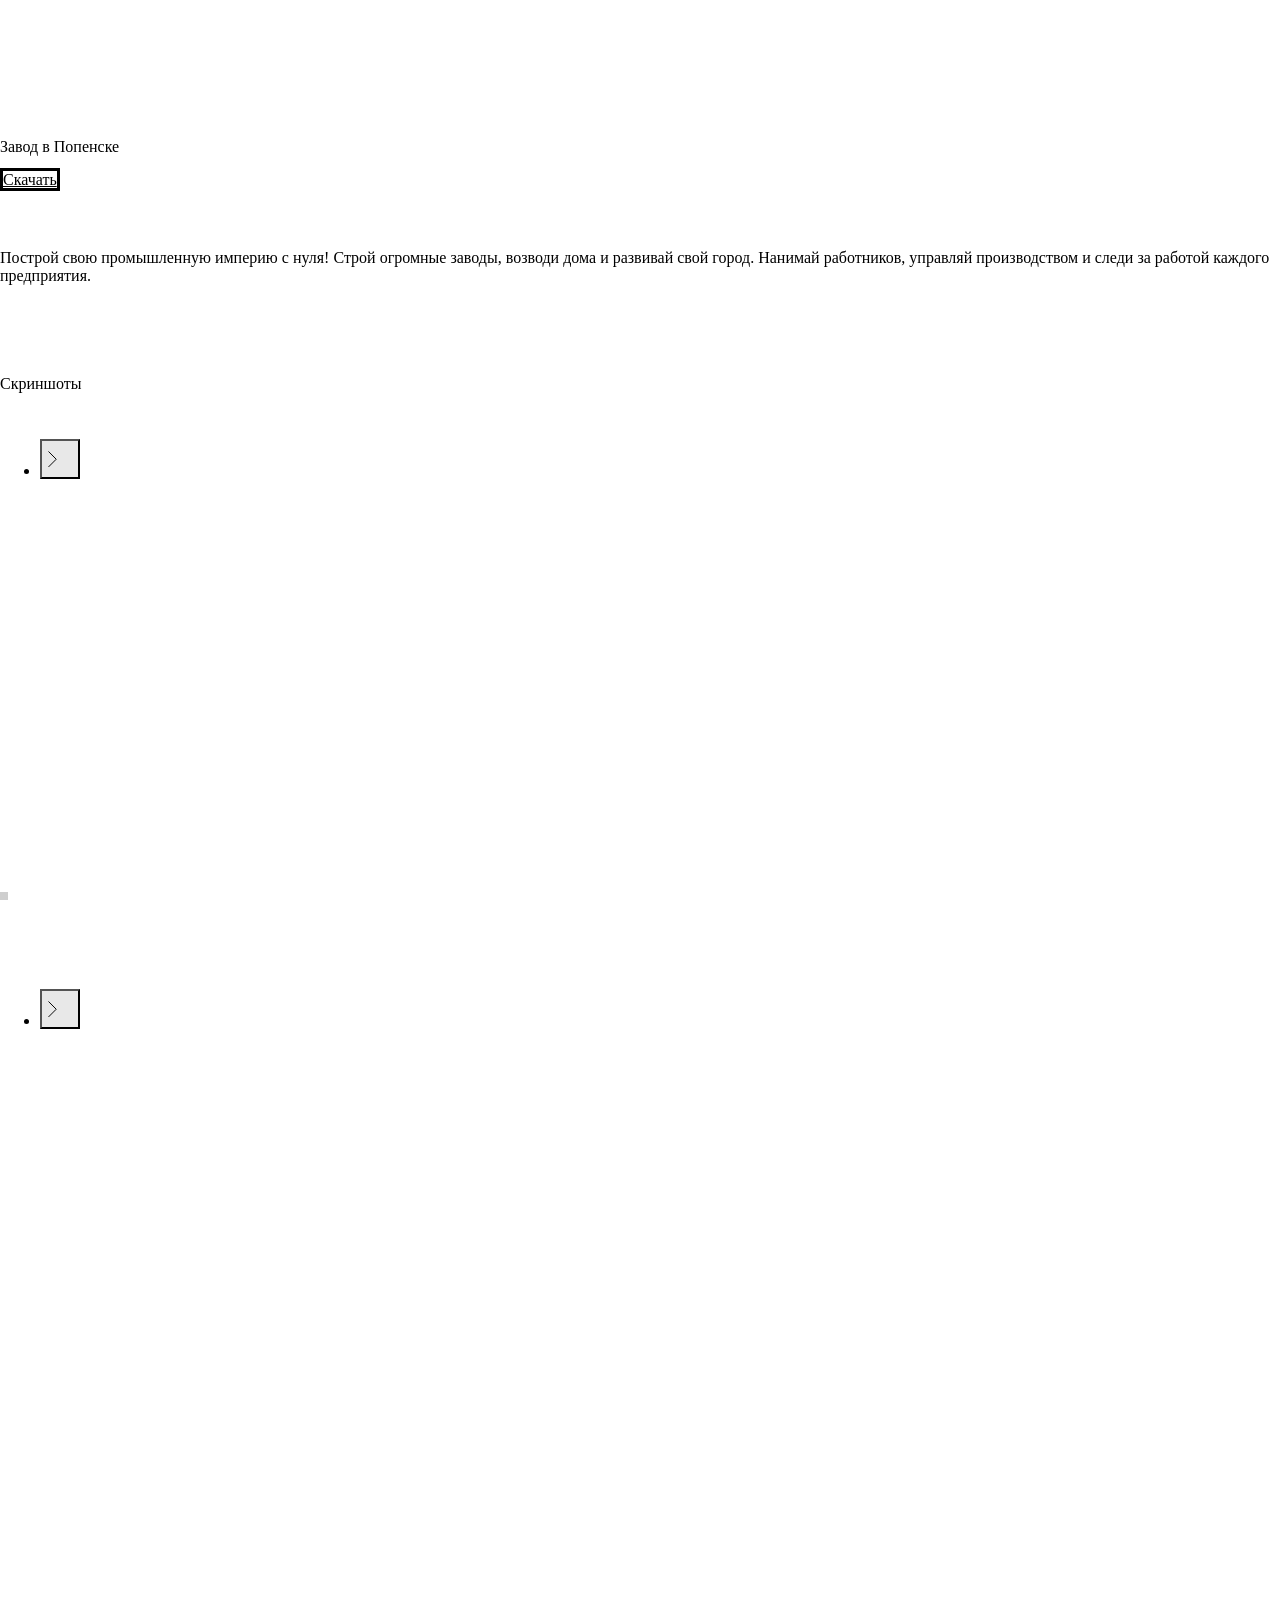
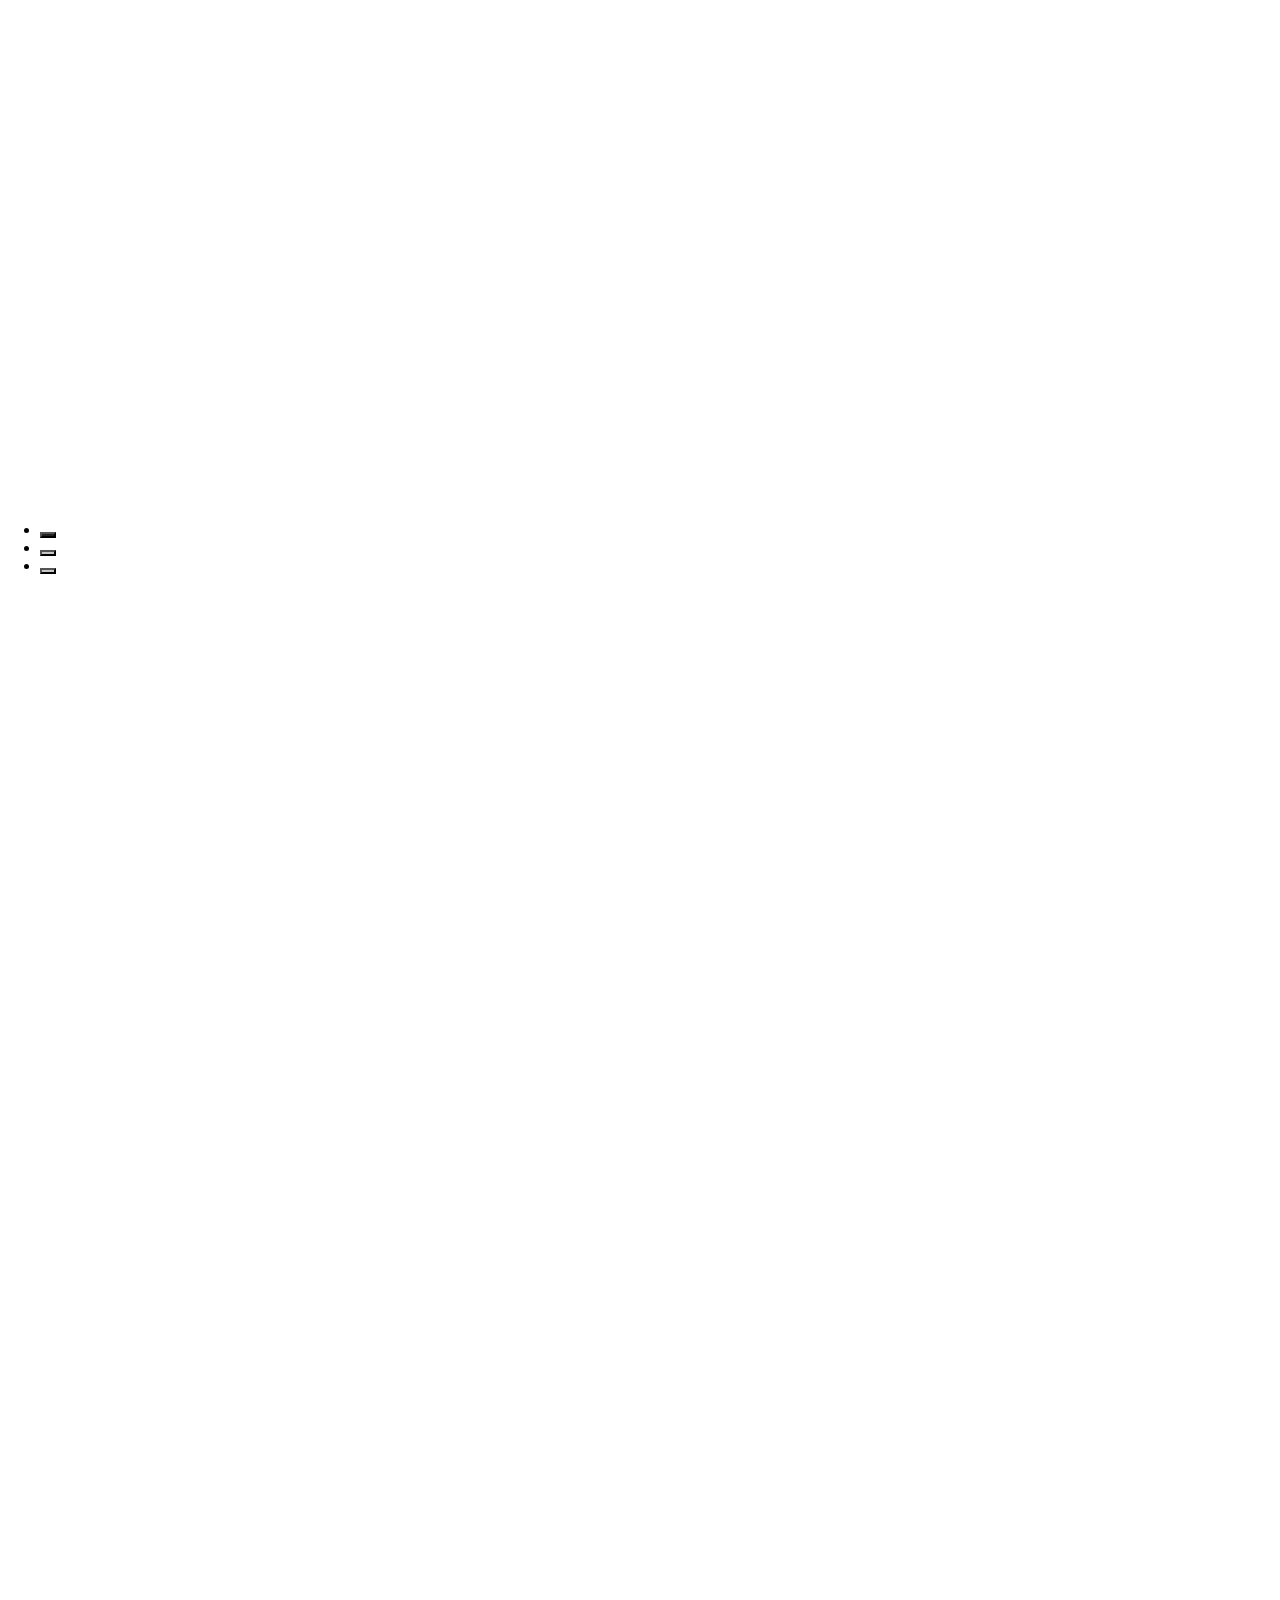
==== commit 1c014c30: "Rename KEDGames_without_tilda.html to index.html" ====
--- a/index.html
+++ b/index.html
@@ -1,8 +1,8 @@
 <!DOCTYPE html>
 <!-- saved from url=(0060)https://millionth-tactful-rabbit.tilda.ws/page273102409.html -->
-<html><head><meta http-equiv="Content-Type" content="text/html; charset=UTF-8">   <meta name="viewport" content="width=device-width, initial-scale=1.0"> <!--metatextblock--> <title>KEDGames</title> <meta property="og:url" content="https://millionth-tactful-rabbit.tilda.ws/page273102409.html"> <meta property="og:title" content="KEDGames"> <meta property="og:description" content=""> <meta property="og:type" content="website"> <meta property="og:image" content="https://thb.tildacdn.pub/tild6662-6665-4038-a331-346532626331/-/resize/504x/Picsart_26-09-29_16-.jpg"> <link rel="canonical" href="https://millionth-tactful-rabbit.tilda.ws/page273102409.html"> <!--/metatextblock--> <meta name="format-detection" content="telephone=no"> <meta http-equiv="x-dns-prefetch-control" content="on"> <link rel="dns-prefetch" href="https://ws.tildacdn.com/"> <link rel="dns-prefetch" href="https://static.tildacdn.pub/"> <meta name="robots" content="nofollow"> <!--favicons--> <link rel="shortcut icon" href="https://static.tildacdn.pub/img/tildafavicon.ico" type="image/x-icon"> <!--/favicons--> <!-- Assets --> <script type="text/javascript" async="" id="tildastatscript" src="./popenskzavod_files/tilda-stat-1.0.min.js"></script><script src="./popenskzavod_files/tilda-fallback-1.0.min.js" async="" charset="utf-8"></script> <link rel="stylesheet" href="./popenskzavod_files/tilda-grid-3.0.min.css" type="text/css" media="all" onerror="this.loaderr='y';"> <link rel="stylesheet" href="./popenskzavod_files/tilda-blocks-page273102409.min.css" type="text/css" media="all" onerror="this.loaderr='y';"> <link rel="stylesheet" href="./popenskzavod_files/tilda-slds-1.4.min.css" type="text/css" media="all" onload="this.media='all';" onerror="this.loaderr='y';"> <noscript><link rel="stylesheet" href="https://static.tildacdn.pub/css/tilda-slds-1.4.min.css" type="text/css" media="all" /></noscript> <link rel="stylesheet" href="./popenskzavod_files/fonts-tildasans.css" type="text/css" media="all" onerror="this.loaderr='y';"> <script nomodule="" src="./popenskzavod_files/tilda-polyfill-1.0.min.js" charset="utf-8"></script> <script type="text/javascript">function t_onReady(func) {if(document.readyState!='loading') {func();} else {document.addEventListener('DOMContentLoaded',func);}}
-function t_onFuncLoad(funcName,okFunc,time) {if(typeof window[funcName]==='function') {okFunc();} else {setTimeout(function() {t_onFuncLoad(funcName,okFunc,time);},(time||100));}}</script> <script src="./popenskzavod_files/tilda-scripts-3.0.min.js" charset="utf-8" defer="" onerror="this.loaderr='y';"></script> <script src="./popenskzavod_files/tilda-blocks-page273102409.min.js" charset="utf-8" async="" onerror="this.loaderr='y';"></script> <script src="./popenskzavod_files/tilda-lazyload-1.0.min.js" charset="utf-8" async="" onerror="this.loaderr='y';"></script> <script src="./popenskzavod_files/hammer.min.js" charset="utf-8" async="" onerror="this.loaderr='y';"></script> <script src="./popenskzavod_files/tilda-slds-1.4.min.js" charset="utf-8" async="" onerror="this.loaderr='y';"></script> <script src="./popenskzavod_files/tilda-video-1.0.min.js" charset="utf-8" async="" onerror="this.loaderr='y';"></script> <script src="./popenskzavod_files/tilda-events-1.0.min.js" charset="utf-8" async="" onerror="this.loaderr='y';"></script> <script type="text/javascript">window.dataLayer=window.dataLayer||[];</script> <script type="text/javascript">(function() {var ttt='cebo';var tt='oog';var re=new RegExp("bot|g" + tt + "le|yandex|baidu|bing|msn|duckduckbot|teoma|slurp|crawler|spider|robot|crawling|fa" + ttt + "ok","i");if((re.test(navigator.userAgent))===false&&typeof(sessionStorage)!='undefined'&&sessionStorage.getItem('visited')!=='y'&&document.visibilityState){var style=document.createElement('style');style.type='text/css';style.innerHTML='@media screen and (min-width: 980px) {.t-records {opacity: 0;}.t-records_animated {-webkit-transition: opacity ease-in-out .2s;-moz-transition: opacity ease-in-out .2s;-o-transition: opacity ease-in-out .2s;transition: opacity ease-in-out .2s;}.t-records.t-records_visible {opacity: 1;}}';document.getElementsByTagName('head')[0].appendChild(style);function t_setvisRecs(){var alr=document.querySelectorAll('.t-records');Array.prototype.forEach.call(alr,function(el) {el.classList.add("t-records_animated");});setTimeout(function() {Array.prototype.forEach.call(alr,function(el) {el.classList.add("t-records_visible");});sessionStorage.setItem("visited","y");},400);}
-document.addEventListener('DOMContentLoaded',t_setvisRecs);}})();</script><style type="text/css">@media screen and (min-width: 980px) {.t-records {opacity: 0;}.t-records_animated {-webkit-transition: opacity ease-in-out .2s;-moz-transition: opacity ease-in-out .2s;-o-transition: opacity ease-in-out .2s;transition: opacity ease-in-out .2s;}.t-records.t-records_visible {opacity: 1;}}</style></head> <body class="t-body" style="margin:0;"> <!--allrecords--> <div id="allrecords" class="t-records t-records_animated t-records_visible" data-hook="blocks-collection-content-node" data-tilda-project-id="43211009" data-tilda-page-id="273102409" data-tilda-formskey="41f2abc237186596bc0fc33543211009" data-tilda-cookie="no" data-tilda-lazy="yes" data-tilda-root-zone="com" data-tilda-project-country="RU"> <div id="rec4330516601" class="r t-rec t-rec_pt_75 t-rec_pb_45 r_showed r_anim" style="padding-top:75px;padding-bottom:45px; " data-record-type="3"> <!-- T107 --> <div class="t107"> <div class="t-align_center" itemscope="" itemtype="http://schema.org/ImageObject"> <meta itemprop="image" content="https://static.tildacdn.pub/tild6662-6665-4038-a331-346532626331/Picsart_26-09-29_16-.jpg"> <img class="t-img t-width t107__widthauto loaded" src="./popenskzavod_files/Picsart_26-09-29_16-.jpg.webp" data-original="https://static.tildacdn.pub/tild6662-6665-4038-a331-346532626331/Picsart_26-09-29_16-.jpg" imgfield="img" alt=""> </div> </div> </div> <div id="rec4330577101" class="r t-rec t-rec_pt_0 t-rec_pb_15 r_hidden r_anim" style="padding-top:0px;padding-bottom:15px; " data-record-type="33"> <!-- T017 --> <div class="t017"> <div class="t-container t-align_center"> <div class="t-col t-col_10 t-prefix_1"> <div class="t017__title t-title t-title_xxs" field="title">Завод в Попенске</div> </div> </div> </div> </div> <div id="rec4330570301" class="r t-rec t-rec_pt_0 t-rec_pb_0 r_hidden r_anim" style="padding-top:0px;padding-bottom:0px; " data-record-type="1331"> <!-- t1331 --> <div class="t1331"> <div class="t-container"> <div class="t-col t-col_12 "> <div class="t1331__row t1331__row_center"> <a class="t-btn t-btnflex t-btnflex_type_button t-btnflex_md" href="https://wdho.ru/265fC/%D0%97%D0%B0%D0%B2%D0%BE%D0%B4%20%D0%B2%20%D0%9F%D0%BE%D0%BF%D0%B5%D0%BD%D1%81%D0%BA%D0%B5.apk" data-lid="1418039511910"><span class="t-btnflex__text">Скачать</span> <style>#rec4330570301 .t-btnflex.t-btnflex_type_button{color:#000000;border-style:solid !important;border-color:#000000 !important;--border-width:3px;box-shadow:none !important;transition-duration:0.2s;transition-property:background-color,color,border-color,box-shadow,opacity,transform,gap;transition-timing-function:ease-in-out;}</style></a> </div> </div> </div> </div> <style></style> </div> <div id="rec4330579401" class="r t-rec t-rec_pt_60 t-rec_pb_45 r_hidden r_anim" style="padding-top:60px;padding-bottom:45px; " data-record-type="106"> <!-- T004 --> <div class="t004"> <div class="t-container "> <div class="t-col t-col_8 t-prefix_2"> <div field="text" class="t-text t-text_md ">Построй свою промышленную империю с нуля! Строй огромные заводы, возводи дома и развивай свой город. Нанимай работников, управляй производством и следи за работой каждого предприятия.</div> </div> </div> </div> </div> <div id="rec4330727601" class="r t-rec t-rec_pt_45 t-rec_pb_30 r_hidden r_anim" style="padding-top:45px;padding-bottom:30px; " data-record-type="33"> <!-- T017 --> <div class="t017"> <div class="t-container t-align_center"> <div class="t-col t-col_10 t-prefix_1"> <div class="t017__title t-title t-title_xxs" field="title">Скриншоты</div> </div> </div> </div> </div> <div id="rec4330697901" class="r t-rec t-rec_pt_0 t-rec_pb_90" style="padding-top:0px;padding-bottom:90px; " data-animationappear="off" data-record-type="670"> <!-- T670 --> <div class="t670"> <div class="t-slds" style=""> <div class="t-container t-slds__main" style="touch-action: pan-y; -webkit-user-drag: none; -webkit-tap-highlight-color: rgba(0, 0, 0, 0);"> <ul class="t-slds__arrow_container t-slds__arrow_container-outside" style="max-width: 1060px;"> <li class="t-slds__arrow_wrapper t-slds__arrow_wrapper-left" data-slide-direction="left" style="height: 550px;"> <button type="button" class="t-slds__arrow t-slds__arrow-left t-slds__arrow-withbg" aria-controls="carousel_4330697901" aria-disabled="false" aria-label="Предыдущий слайд" style="width: 40px; height: 40px; background-color: rgb(232, 232, 232); margin-top: 0px;"> <div class="t-slds__arrow_body t-slds__arrow_body-left" style="width: 9px;"> <svg role="presentation" focusable="false" style="display: block" viewBox="0 0 9.3 17" xmlns="http://www.w3.org/2000/svg" xmlns:xlink="http://www.w3.org/1999/xlink"> <polyline fill="none" stroke="#000000" stroke-linejoin="butt" stroke-linecap="butt" stroke-width="1" points="0.5,0.5 8.5,8.5 0.5,16.5"></polyline> </svg> </div> </button> </li> <li class="t-slds__arrow_wrapper t-slds__arrow_wrapper-right" data-slide-direction="right" style="height: 550px;"> <button type="button" class="t-slds__arrow t-slds__arrow-right t-slds__arrow-withbg" aria-controls="carousel_4330697901" aria-disabled="false" aria-label="Следующий слайд" style="width: 40px; height: 40px; background-color: rgb(232, 232, 232); margin-top: 0px;"> <div class="t-slds__arrow_body t-slds__arrow_body-right" style="width: 9px;"> <svg role="presentation" focusable="false" style="display: block" viewBox="0 0 9.3 17" xmlns="http://www.w3.org/2000/svg" xmlns:xlink="http://www.w3.org/1999/xlink"> <polyline fill="none" stroke="#000000" stroke-linejoin="butt" stroke-linecap="butt" stroke-width="1" points="0.5,0.5 8.5,8.5 0.5,16.5"></polyline> </svg> </div> </button> </li> </ul> <div class="t-slds__container t-width t-width_9 t-margin_auto"> <div class="t-slds__items-wrapper t-slds__witharrows t-slds_animated-none" id="carousel_4330697901" data-slider-transition="300" data-slider-with-cycle="true" data-slider-correct-height="true" data-auto-correct-mobile-width="false" data-slider-arrows-nearpic="yes" aria-roledescription="carousel" aria-live="off" data-slider-initialized="true" data-slider-totalslides="3" data-slider-pos="1" data-slider-cycle="" data-slider-animated="" data-swiper-initialized="true" data-slider-stopped="yes" style="width: 4300px; height: 550px; transform: translateX(-860px);"> <div class="t-slds__item t-slds__item-loaded" data-slide-index="0" role="group" aria-roledescription="slide" aria-hidden="true" aria-label="3 из 3" style="width: 860px;"> <div class="t-width t-width_9 t-margin_auto" itemscope="" itemtype="http://schema.org/ImageObject"> <div class="t-slds__wrapper t-align_center"> <meta itemprop="image" content="https://static.tildacdn.pub/tild6332-6330-4265-b165-623363636639/953c6660-1358-44d9-8.jpg"> <div class="t670__imgwrapper" bgimgfield="gi_img__2"> <div class="t-slds__bgimg t-bgimg" data-original="https://static.tildacdn.pub/tild6332-6330-4265-b165-623363636639/953c6660-1358-44d9-8.jpg" style="background-image: url('https://thb.tildacdn.pub/tild6332-6330-4265-b165-623363636639/-/resizeb/20x/953c6660-1358-44d9-8.jpg');"> </div> <div class="t670__separator" data-slider-image-width="860" data-slider-image-height="550px" style="padding-bottom: 63.9535%;"></div> </div> </div> </div> </div><div class="t-slds__item t-slds__item_active t-slds__item-loaded" data-slide-index="1" role="group" aria-roledescription="slide" aria-hidden="false" aria-label="1 из 3" style="width: 860px;"> <div class="t-width t-width_9 t-margin_auto" itemscope="" itemtype="http://schema.org/ImageObject"> <div class="t-slds__wrapper t-align_center"> <meta itemprop="image" content="https://static.tildacdn.pub/tild3739-6563-4562-b834-306462656639/0483c33e-6b9c-408e-9.png"> <div class="t670__imgwrapper" bgimgfield="gi_img__0"> <div class="t-slds__bgimg t-bgimg" data-original="https://static.tildacdn.pub/tild3739-6563-4562-b834-306462656639/0483c33e-6b9c-408e-9.png" style="background-image: url('https://thb.tildacdn.pub/tild3739-6563-4562-b834-306462656639/-/resizeb/20x/0483c33e-6b9c-408e-9.png');"> </div> <div class="t670__separator" data-slider-image-width="860" data-slider-image-height="550px" style="padding-bottom: 63.9535%;"></div> </div> </div> </div> </div> <div class="t-slds__item t-slds__item-loaded" data-slide-index="2" role="group" aria-roledescription="slide" aria-hidden="true" aria-label="2 из 3" style="width: 860px;"> <div class="t-width t-width_9 t-margin_auto" itemscope="" itemtype="http://schema.org/ImageObject"> <div class="t-slds__wrapper t-align_center"> <meta itemprop="image" content="https://static.tildacdn.pub/tild3061-6661-4036-b338-613537616165/b91670f8-1b34-45e6-8.jpg"> <div class="t670__imgwrapper" bgimgfield="gi_img__1"> <div class="t-slds__bgimg t-bgimg" data-original="https://static.tildacdn.pub/tild3061-6661-4036-b338-613537616165/b91670f8-1b34-45e6-8.jpg" style="background-image: url('https://thb.tildacdn.pub/tild3061-6661-4036-b338-613537616165/-/resizeb/20x/b91670f8-1b34-45e6-8.jpg');"> </div> <div class="t670__separator" data-slider-image-width="860" data-slider-image-height="550px" style="padding-bottom: 63.9535%;"></div> </div> </div> </div> </div> <div class="t-slds__item t-slds__item-loaded" data-slide-index="3" role="group" aria-roledescription="slide" aria-hidden="true" aria-label="3 из 3" style="width: 860px;"> <div class="t-width t-width_9 t-margin_auto" itemscope="" itemtype="http://schema.org/ImageObject"> <div class="t-slds__wrapper t-align_center"> <meta itemprop="image" content="https://static.tildacdn.pub/tild6332-6330-4265-b165-623363636639/953c6660-1358-44d9-8.jpg"> <div class="t670__imgwrapper" bgimgfield="gi_img__2"> <div class="t-slds__bgimg t-bgimg" data-original="https://static.tildacdn.pub/tild6332-6330-4265-b165-623363636639/953c6660-1358-44d9-8.jpg" style="background-image: url('https://thb.tildacdn.pub/tild6332-6330-4265-b165-623363636639/-/resizeb/20x/953c6660-1358-44d9-8.jpg');"> </div> <div class="t670__separator" data-slider-image-width="860" data-slider-image-height="550px" style="padding-bottom: 63.9535%;"></div> </div> </div> </div> </div><div class="t-slds__item" data-slide-index="4" role="group" aria-roledescription="slide" aria-hidden="true" aria-label="1 из 3" style="width: 860px;"> <div class="t-width t-width_9 t-margin_auto" itemscope="" itemtype="http://schema.org/ImageObject"> <div class="t-slds__wrapper t-align_center"> <meta itemprop="image" content="https://static.tildacdn.pub/tild3739-6563-4562-b834-306462656639/0483c33e-6b9c-408e-9.png"> <div class="t670__imgwrapper" bgimgfield="gi_img__0"> <div class="t-slds__bgimg t-bgimg" data-original="https://static.tildacdn.pub/tild3739-6563-4562-b834-306462656639/0483c33e-6b9c-408e-9.png" style="background-image: url('https://thb.tildacdn.pub/tild3739-6563-4562-b834-306462656639/-/resizeb/20x/0483c33e-6b9c-408e-9.png');"> </div> <div class="t670__separator" data-slider-image-width="860" data-slider-image-height="550px" style="padding-bottom: 63.9535%;"></div> </div> </div> </div> </div> </div> </div> <ul class="t-slds__bullet_wrapper"> <li class="t-slds__bullet t-slds__bullet_active" data-slide-bullet-for="1"> <button type="button" class="t-slds__bullet_body" aria-label="Перейти к слайду 1" style="background-color: #c7c7c7;" aria-current="true"></button> </li> <li class="t-slds__bullet " data-slide-bullet-for="2"> <button type="button" class="t-slds__bullet_body" aria-label="Перейти к слайду 2" style="background-color: #c7c7c7;"></button> </li> <li class="t-slds__bullet " data-slide-bullet-for="3"> <button type="button" class="t-slds__bullet_body" aria-label="Перейти к слайду 3" style="background-color: #c7c7c7;"></button> </li> </ul> <div class="t-slds__caption__container"> </div> </div> </div> </div> <script>t_onReady(function() {t_onFuncLoad('t670_init',function() {t670_init('4330697901',false);});});</script> <style>#rec4330697901 .t-slds__bullet_active .t-slds__bullet_body{background-color:#222 !important;}#rec4330697901 .t-slds__bullet:hover .t-slds__bullet_body{background-color:#222 !important;}</style> </div> </div> <!--/allrecords--> <!-- Tilda copyright. Don't remove this line --> <div class="t-tildalabel t-tildalabel-free" id="tildacopy" data-tilda-sign="43211009#273102409" style="display: block !important; visibility: visible !important; position: relative !important; width: 100% !important; pointer-events: all !important; opacity: 1 !important; margin: 0 !important; z-index: 1 !important"> <div class="t-tildalabel-free__main"> <a href="https://tilda.cc/" target="_blank" style="padding-bottom:12px; display: block;" rel="noopener"><img alt="" style="width:40px;" src="./popenskzavod_files/tildacopy.png" fetchpriority="low"></a> <div style="padding-bottom: 15px;">This site was made on <a href="https://tilda.cc/" target="_blank" style="text-decoration: none; color:inherit;" rel="noopener">Tilda — a website builder</a> that helps to&nbsp;create a&nbsp;website without any code</div> <a href="https://tilda.cc/registration/" target="_blank" style="display: inline-block; padding: 10px 20px; font-size: 13px; border-radius: 50px; background-color: #fff; color:#000; text-decoration: none;" rel="noopener">Create a website</a> </div> <div class="t-tildalabel-free__links-wr"> <a class="t-tildalabel-free__txt-link" href="https://help.tilda.cc/white-label" target="_blank" rel="noopener">How to remove this block?</a> <a class="t-tildalabel-free__txt-link" href="https://tilda.cc/" target="_blank" rel="noopener">About platform</a> <a class="t-tildalabel-free__txt-link" href="https://tilda.cc/abuse/" target="_blank" rel="noopener">Submit a complaint</a> </div> </div> <!-- Stat --> <script type="text/javascript">if(!window.mainTracker) {window.mainTracker='tilda';}
+<html><head><meta http-equiv="Content-Type" content="text/html; charset=UTF-8">   <meta name="viewport" content="width=device-width, initial-scale=1.0"> <!--metatextblock--> <title>KEDGames</title> <meta property="og:url" content="https://millionth-tactful-rabbit.tilda.ws/page273102409.html"> <meta property="og:title" content="KEDGames"> <meta property="og:description" content=""> <meta property="og:type" content="website"> <meta property="og:image" content="https://thb.tildacdn.pub/tild6662-6665-4038-a331-346532626331/-/resize/504x/Picsart_26-09-29_16-.jpg"> <link rel="canonical" href="https://millionth-tactful-rabbit.tilda.ws/page273102409.html"> <!--/metatextblock--> <meta name="format-detection" content="telephone=no"> <meta http-equiv="x-dns-prefetch-control" content="on"> <link rel="dns-prefetch" href="https://ws.tildacdn.com/"> <link rel="dns-prefetch" href="https://static.tildacdn.pub/"> <!--favicons--> <link rel="shortcut icon" href="https://static.tildacdn.pub/tild6534-3136-4765-a335-303634383665/a99c8505-cb3b-424e-8.jpeg" type="image/x-icon"> <!--/favicons--> <!-- Assets --> <script type="text/javascript" async="" id="tildastatscript" src="./KEDGames_files/tilda-stat-1.0.min.js"></script><script src="./KEDGames_files/tilda-fallback-1.0.min.js" async="" charset="utf-8"></script> <link rel="stylesheet" href="./KEDGames_files/tilda-grid-3.0.min.css" type="text/css" media="all" onerror="this.loaderr='y';"> <link rel="stylesheet" href="./KEDGames_files/tilda-blocks-page273102409.min.css" type="text/css" media="all" onerror="this.loaderr='y';"> <link rel="stylesheet" href="./KEDGames_files/tilda-slds-1.4.min.css" type="text/css" media="all" onload="this.media='all';" onerror="this.loaderr='y';"> <noscript><link rel="stylesheet" href="https://static.tildacdn.pub/css/tilda-slds-1.4.min.css" type="text/css" media="all" /></noscript> <link rel="stylesheet" href="./KEDGames_files/fonts-tildasans.css" type="text/css" media="all" onerror="this.loaderr='y';"> <script nomodule="" src="./KEDGames_files/tilda-polyfill-1.0.min.js" charset="utf-8"></script> <script type="text/javascript">function t_onReady(func) {if(document.readyState!='loading') {func();} else {document.addEventListener('DOMContentLoaded',func);}}
+function t_onFuncLoad(funcName,okFunc,time) {if(typeof window[funcName]==='function') {okFunc();} else {setTimeout(function() {t_onFuncLoad(funcName,okFunc,time);},(time||100));}}</script> <script src="./KEDGames_files/tilda-scripts-3.0.min.js" charset="utf-8" defer="" onerror="this.loaderr='y';"></script> <script src="./KEDGames_files/tilda-blocks-page273102409.min.js" charset="utf-8" async="" onerror="this.loaderr='y';"></script> <script src="./KEDGames_files/tilda-lazyload-1.0.min.js" charset="utf-8" async="" onerror="this.loaderr='y';"></script> <script src="./KEDGames_files/hammer.min.js" charset="utf-8" async="" onerror="this.loaderr='y';"></script> <script src="./KEDGames_files/tilda-slds-1.4.min.js" charset="utf-8" async="" onerror="this.loaderr='y';"></script> <script src="./KEDGames_files/tilda-video-1.0.min.js" charset="utf-8" async="" onerror="this.loaderr='y';"></script> <script src="./KEDGames_files/tilda-events-1.0.min.js" charset="utf-8" async="" onerror="this.loaderr='y';"></script> <script type="text/javascript">window.dataLayer=window.dataLayer||[];</script> <script type="text/javascript">(function() {var ttt='cebo';var tt='oog';var re=new RegExp("bot|g" + tt + "le|yandex|baidu|bing|msn|duckduckbot|teoma|slurp|crawler|spider|robot|crawling|fa" + ttt + "ok","i");if((re.test(navigator.userAgent))===false&&typeof(sessionStorage)!='undefined'&&sessionStorage.getItem('visited')!=='y'&&document.visibilityState){var style=document.createElement('style');style.type='text/css';style.innerHTML='@media screen and (min-width: 980px) {.t-records {opacity: 0;}.t-records_animated {-webkit-transition: opacity ease-in-out .2s;-moz-transition: opacity ease-in-out .2s;-o-transition: opacity ease-in-out .2s;transition: opacity ease-in-out .2s;}.t-records.t-records_visible {opacity: 1;}}';document.getElementsByTagName('head')[0].appendChild(style);function t_setvisRecs(){var alr=document.querySelectorAll('.t-records');Array.prototype.forEach.call(alr,function(el) {el.classList.add("t-records_animated");});setTimeout(function() {Array.prototype.forEach.call(alr,function(el) {el.classList.add("t-records_visible");});sessionStorage.setItem("visited","y");},400);}
+document.addEventListener('DOMContentLoaded',t_setvisRecs);}})();</script><style type="text/css">@media screen and (min-width: 980px) {.t-records {opacity: 0;}.t-records_animated {-webkit-transition: opacity ease-in-out .2s;-moz-transition: opacity ease-in-out .2s;-o-transition: opacity ease-in-out .2s;transition: opacity ease-in-out .2s;}.t-records.t-records_visible {opacity: 1;}}</style></head> <body class="t-body" style="margin:0;"> <!--allrecords--> <div id="allrecords" class="t-records t-records_animated t-records_visible" data-hook="blocks-collection-content-node" data-tilda-project-id="43211009" data-tilda-page-id="273102409" data-tilda-formskey="41f2abc237186596bc0fc33543211009" data-tilda-cookie="no" data-tilda-lazy="yes" data-tilda-root-zone="com" data-tilda-project-country="RU"> <div id="rec4330516601" class="r t-rec t-rec_pt_75 t-rec_pb_45 r_showed r_anim" style="padding-top:75px;padding-bottom:45px; " data-record-type="3"> <!-- T107 --> <div class="t107"> <div class="t-align_center" itemscope="" itemtype="http://schema.org/ImageObject"> <meta itemprop="image" content="https://static.tildacdn.pub/tild6662-6665-4038-a331-346532626331/Picsart_26-09-29_16-.jpg"> <img class="t-img t-width t107__widthauto loaded" src="./KEDGames_files/Picsart_26-09-29_16-.jpg.webp" data-original="https://static.tildacdn.pub/tild6662-6665-4038-a331-346532626331/Picsart_26-09-29_16-.jpg" imgfield="img" alt=""> </div> </div> </div> <div id="rec4330577101" class="r t-rec t-rec_pt_0 t-rec_pb_15 r_anim r_showed" style="padding-top:0px;padding-bottom:15px; " data-record-type="33"> <!-- T017 --> <div class="t017"> <div class="t-container t-align_center"> <div class="t-col t-col_10 t-prefix_1"> <div class="t017__title t-title t-title_xxs" field="title">Завод в Попенске</div> </div> </div> </div> </div> <div id="rec4330570301" class="r t-rec t-rec_pt_0 t-rec_pb_0 r_anim r_showed" style="padding-top:0px;padding-bottom:0px; " data-record-type="1331"> <!-- t1331 --> <div class="t1331"> <div class="t-container"> <div class="t-col t-col_12 "> <div class="t1331__row t1331__row_center"> <a class="t-btn t-btnflex t-btnflex_type_button t-btnflex_md" href="https://wdho.ru/265fC/%D0%97%D0%B0%D0%B2%D0%BE%D0%B4%20%D0%B2%20%D0%9F%D0%BE%D0%BF%D0%B5%D0%BD%D1%81%D0%BA%D0%B5.apk" data-lid="1418039511910"><span class="t-btnflex__text">Скачать</span> <style>#rec4330570301 .t-btnflex.t-btnflex_type_button{color:#000000;border-style:solid !important;border-color:#000000 !important;--border-width:3px;box-shadow:none !important;transition-duration:0.2s;transition-property:background-color,color,border-color,box-shadow,opacity,transform,gap;transition-timing-function:ease-in-out;}</style></a> </div> </div> </div> </div> <style></style> </div> <div id="rec4330579401" class="r t-rec t-rec_pt_60 t-rec_pb_45 r_anim r_showed" style="padding-top:60px;padding-bottom:45px; " data-record-type="106"> <!-- T004 --> <div class="t004"> <div class="t-container "> <div class="t-col t-col_8 t-prefix_2"> <div field="text" class="t-text t-text_md ">Построй свою промышленную империю с нуля! Строй огромные заводы, возводи дома и развивай свой город. Нанимай работников, управляй производством и следи за работой каждого предприятия.</div> </div> </div> </div> </div> <div id="rec4330727601" class="r t-rec t-rec_pt_45 t-rec_pb_30 r_anim r_showed" style="padding-top:45px;padding-bottom:30px; " data-record-type="33"> <!-- T017 --> <div class="t017"> <div class="t-container t-align_center"> <div class="t-col t-col_10 t-prefix_1"> <div class="t017__title t-title t-title_xxs" field="title">Скриншоты</div> </div> </div> </div> </div> <div id="rec4330697901" class="r t-rec t-rec_pt_0 t-rec_pb_90" style="padding-top:0px;padding-bottom:90px; " data-animationappear="off" data-record-type="670"> <!-- T670 --> <div class="t670"> <div class="t-slds" style=""> <div class="t-container t-slds__main" style="touch-action: pan-y; -webkit-user-drag: none; -webkit-tap-highlight-color: rgba(0, 0, 0, 0);"> <ul class="t-slds__arrow_container t-slds__arrow_container-outside" style="max-width: 1060px;"> <li class="t-slds__arrow_wrapper t-slds__arrow_wrapper-left" data-slide-direction="left" style="height: 550px;"> <button type="button" class="t-slds__arrow t-slds__arrow-left t-slds__arrow-withbg" aria-controls="carousel_4330697901" aria-disabled="false" aria-label="Предыдущий слайд" style="width: 40px; height: 40px; background-color: rgb(232, 232, 232); margin-top: 0px;"> <div class="t-slds__arrow_body t-slds__arrow_body-left" style="width: 9px;"> <svg role="presentation" focusable="false" style="display: block" viewBox="0 0 9.3 17" xmlns="http://www.w3.org/2000/svg" xmlns:xlink="http://www.w3.org/1999/xlink"> <polyline fill="none" stroke="#000000" stroke-linejoin="butt" stroke-linecap="butt" stroke-width="1" points="0.5,0.5 8.5,8.5 0.5,16.5"></polyline> </svg> </div> </button> </li> <li class="t-slds__arrow_wrapper t-slds__arrow_wrapper-right" data-slide-direction="right" style="height: 550px;"> <button type="button" class="t-slds__arrow t-slds__arrow-right t-slds__arrow-withbg" aria-controls="carousel_4330697901" aria-disabled="false" aria-label="Следующий слайд" style="width: 40px; height: 40px; background-color: rgb(232, 232, 232); margin-top: 0px;"> <div class="t-slds__arrow_body t-slds__arrow_body-right" style="width: 9px;"> <svg role="presentation" focusable="false" style="display: block" viewBox="0 0 9.3 17" xmlns="http://www.w3.org/2000/svg" xmlns:xlink="http://www.w3.org/1999/xlink"> <polyline fill="none" stroke="#000000" stroke-linejoin="butt" stroke-linecap="butt" stroke-width="1" points="0.5,0.5 8.5,8.5 0.5,16.5"></polyline> </svg> </div> </button> </li> </ul> <div class="t-slds__container t-width t-width_9 t-margin_auto"> <div class="t-slds__items-wrapper t-slds__witharrows t-slds_animated-none" id="carousel_4330697901" data-slider-transition="300" data-slider-with-cycle="true" data-slider-correct-height="true" data-auto-correct-mobile-width="false" data-slider-arrows-nearpic="yes" aria-roledescription="carousel" aria-live="off" data-slider-initialized="true" data-slider-totalslides="3" data-slider-pos="1" data-slider-cycle="" data-slider-animated="" data-swiper-initialized="true" data-slider-stopped="yes" style="width: 4300px; height: 550px; transform: translateX(-860px);"> <div class="t-slds__item t-slds__item-loaded" data-slide-index="0" role="group" aria-roledescription="slide" aria-hidden="true" aria-label="3 из 3" style="width: 860px;"> <div class="t-width t-width_9 t-margin_auto" itemscope="" itemtype="http://schema.org/ImageObject"> <div class="t-slds__wrapper t-align_center"> <meta itemprop="image" content="https://static.tildacdn.pub/tild6332-6330-4265-b165-623363636639/953c6660-1358-44d9-8.jpg"> <div class="t670__imgwrapper" bgimgfield="gi_img__2"> <div class="t-slds__bgimg t-bgimg loaded" data-original="https://static.tildacdn.pub/tild6332-6330-4265-b165-623363636639/953c6660-1358-44d9-8.jpg" style="background-image: url(&quot;https://optim.tildacdn.pub/tild6332-6330-4265-b165-623363636639/-/cover/860x550/center/center/-/format/webp/953c6660-1358-44d9-8.jpg.webp&quot;);"> </div> <div class="t670__separator" data-slider-image-width="860" data-slider-image-height="550px" style="padding-bottom: 63.9535%;"></div> </div> </div> </div> </div><div class="t-slds__item t-slds__item_active t-slds__item-loaded" data-slide-index="1" role="group" aria-roledescription="slide" aria-hidden="false" aria-label="1 из 3" style="width: 860px;"> <div class="t-width t-width_9 t-margin_auto" itemscope="" itemtype="http://schema.org/ImageObject"> <div class="t-slds__wrapper t-align_center"> <meta itemprop="image" content="https://static.tildacdn.pub/tild3739-6563-4562-b834-306462656639/0483c33e-6b9c-408e-9.png"> <div class="t670__imgwrapper" bgimgfield="gi_img__0"> <div class="t-slds__bgimg t-bgimg loaded" data-original="https://static.tildacdn.pub/tild3739-6563-4562-b834-306462656639/0483c33e-6b9c-408e-9.png" style="background-image: url(&quot;https://optim.tildacdn.pub/tild3739-6563-4562-b834-306462656639/-/cover/860x550/center/center/-/format/webp/0483c33e-6b9c-408e-9.png.webp&quot;);"> </div> <div class="t670__separator" data-slider-image-width="860" data-slider-image-height="550px" style="padding-bottom: 63.9535%;"></div> </div> </div> </div> </div> <div class="t-slds__item t-slds__item-loaded" data-slide-index="2" role="group" aria-roledescription="slide" aria-hidden="true" aria-label="2 из 3" style="width: 860px;"> <div class="t-width t-width_9 t-margin_auto" itemscope="" itemtype="http://schema.org/ImageObject"> <div class="t-slds__wrapper t-align_center"> <meta itemprop="image" content="https://static.tildacdn.pub/tild3061-6661-4036-b338-613537616165/b91670f8-1b34-45e6-8.jpg"> <div class="t670__imgwrapper" bgimgfield="gi_img__1"> <div class="t-slds__bgimg t-bgimg loaded" data-original="https://static.tildacdn.pub/tild3061-6661-4036-b338-613537616165/b91670f8-1b34-45e6-8.jpg" style="background-image: url(&quot;https://optim.tildacdn.pub/tild3061-6661-4036-b338-613537616165/-/cover/860x550/center/center/-/format/webp/b91670f8-1b34-45e6-8.jpg.webp&quot;);"> </div> <div class="t670__separator" data-slider-image-width="860" data-slider-image-height="550px" style="padding-bottom: 63.9535%;"></div> </div> </div> </div> </div> <div class="t-slds__item t-slds__item-loaded" data-slide-index="3" role="group" aria-roledescription="slide" aria-hidden="true" aria-label="3 из 3" style="width: 860px;"> <div class="t-width t-width_9 t-margin_auto" itemscope="" itemtype="http://schema.org/ImageObject"> <div class="t-slds__wrapper t-align_center"> <meta itemprop="image" content="https://static.tildacdn.pub/tild6332-6330-4265-b165-623363636639/953c6660-1358-44d9-8.jpg"> <div class="t670__imgwrapper" bgimgfield="gi_img__2"> <div class="t-slds__bgimg t-bgimg" data-original="https://static.tildacdn.pub/tild6332-6330-4265-b165-623363636639/953c6660-1358-44d9-8.jpg" style="background-image: url('https://thb.tildacdn.pub/tild6332-6330-4265-b165-623363636639/-/resizeb/20x/953c6660-1358-44d9-8.jpg');"> </div> <div class="t670__separator" data-slider-image-width="860" data-slider-image-height="550px" style="padding-bottom: 63.9535%;"></div> </div> </div> </div> </div><div class="t-slds__item" data-slide-index="4" role="group" aria-roledescription="slide" aria-hidden="true" aria-label="1 из 3" style="width: 860px;"> <div class="t-width t-width_9 t-margin_auto" itemscope="" itemtype="http://schema.org/ImageObject"> <div class="t-slds__wrapper t-align_center"> <meta itemprop="image" content="https://static.tildacdn.pub/tild3739-6563-4562-b834-306462656639/0483c33e-6b9c-408e-9.png"> <div class="t670__imgwrapper" bgimgfield="gi_img__0"> <div class="t-slds__bgimg t-bgimg" data-original="https://static.tildacdn.pub/tild3739-6563-4562-b834-306462656639/0483c33e-6b9c-408e-9.png" style="background-image: url('https://thb.tildacdn.pub/tild3739-6563-4562-b834-306462656639/-/resizeb/20x/0483c33e-6b9c-408e-9.png');"> </div> <div class="t670__separator" data-slider-image-width="860" data-slider-image-height="550px" style="padding-bottom: 63.9535%;"></div> </div> </div> </div> </div> </div> </div> <ul class="t-slds__bullet_wrapper"> <li class="t-slds__bullet t-slds__bullet_active" data-slide-bullet-for="1"> <button type="button" class="t-slds__bullet_body" aria-label="Перейти к слайду 1" style="background-color: #c7c7c7;" aria-current="true"></button> </li> <li class="t-slds__bullet " data-slide-bullet-for="2"> <button type="button" class="t-slds__bullet_body" aria-label="Перейти к слайду 2" style="background-color: #c7c7c7;"></button> </li> <li class="t-slds__bullet " data-slide-bullet-for="3"> <button type="button" class="t-slds__bullet_body" aria-label="Перейти к слайду 3" style="background-color: #c7c7c7;"></button> </li> </ul> <div class="t-slds__caption__container"> </div> </div> </div> </div> <script>t_onReady(function() {t_onFuncLoad('t670_init',function() {t670_init('4330697901',false);});});</script> <style>#rec4330697901 .t-slds__bullet_active .t-slds__bullet_body{background-color:#222 !important;}#rec4330697901 .t-slds__bullet:hover .t-slds__bullet_body{background-color:#222 !important;}</style> </div> </div> <!--/allrecords--> <!-- Stat --> <script type="text/javascript">if(!window.mainTracker) {window.mainTracker='tilda';}
 window.tildastatcookie='no';setTimeout(function(){(function(d,w,k,o,g) {var n=d.getElementsByTagName(o)[0],s=d.createElement(o),f=function(){n.parentNode.insertBefore(s,n);};s.type="text/javascript";s.async=true;s.key=k;s.id="tildastatscript";s.src=g;if(w.opera=="[object Opera]") {d.addEventListener("DOMContentLoaded",f,false);} else {f();}})(document,window,'7598e55dedb4e12ba1f82891cb8c01b7','script','https://static.tildacdn.pub/js/tilda-stat-1.0.min.js');},2000);</script>  <div id="open-incognito-widget" role="button" tabindex="0" aria-label="Открыть текущую вкладку инкогнито"><template shadowrootmode="open"><style>
             :host {
                 position: fixed;
@@ -65,4 +65,4 @@
                 opacity: 0.9;
                 pointer-events: auto;
             }
-        </style><img src="chrome-extension://ebgmlfdcgihhfheckfdmhnmedjigogmm/images/48x48.png" alt=""><button type="button" aria-label="Скрыть виджет" title="Скрыть виджет">×</button></template></div></body></html>
+        </style><img src="chrome-extension://ebgmlfdcgihhfheckfdmhnmedjigogmm/images/48x48.png" alt=""><button type="button" aria-label="Скрыть виджет" title="Скрыть виджет">×</button></template></div><script async="" type="text/javascript" src="./KEDGames_files/tilda-performance-1.0.min.js"></script></body></html>
